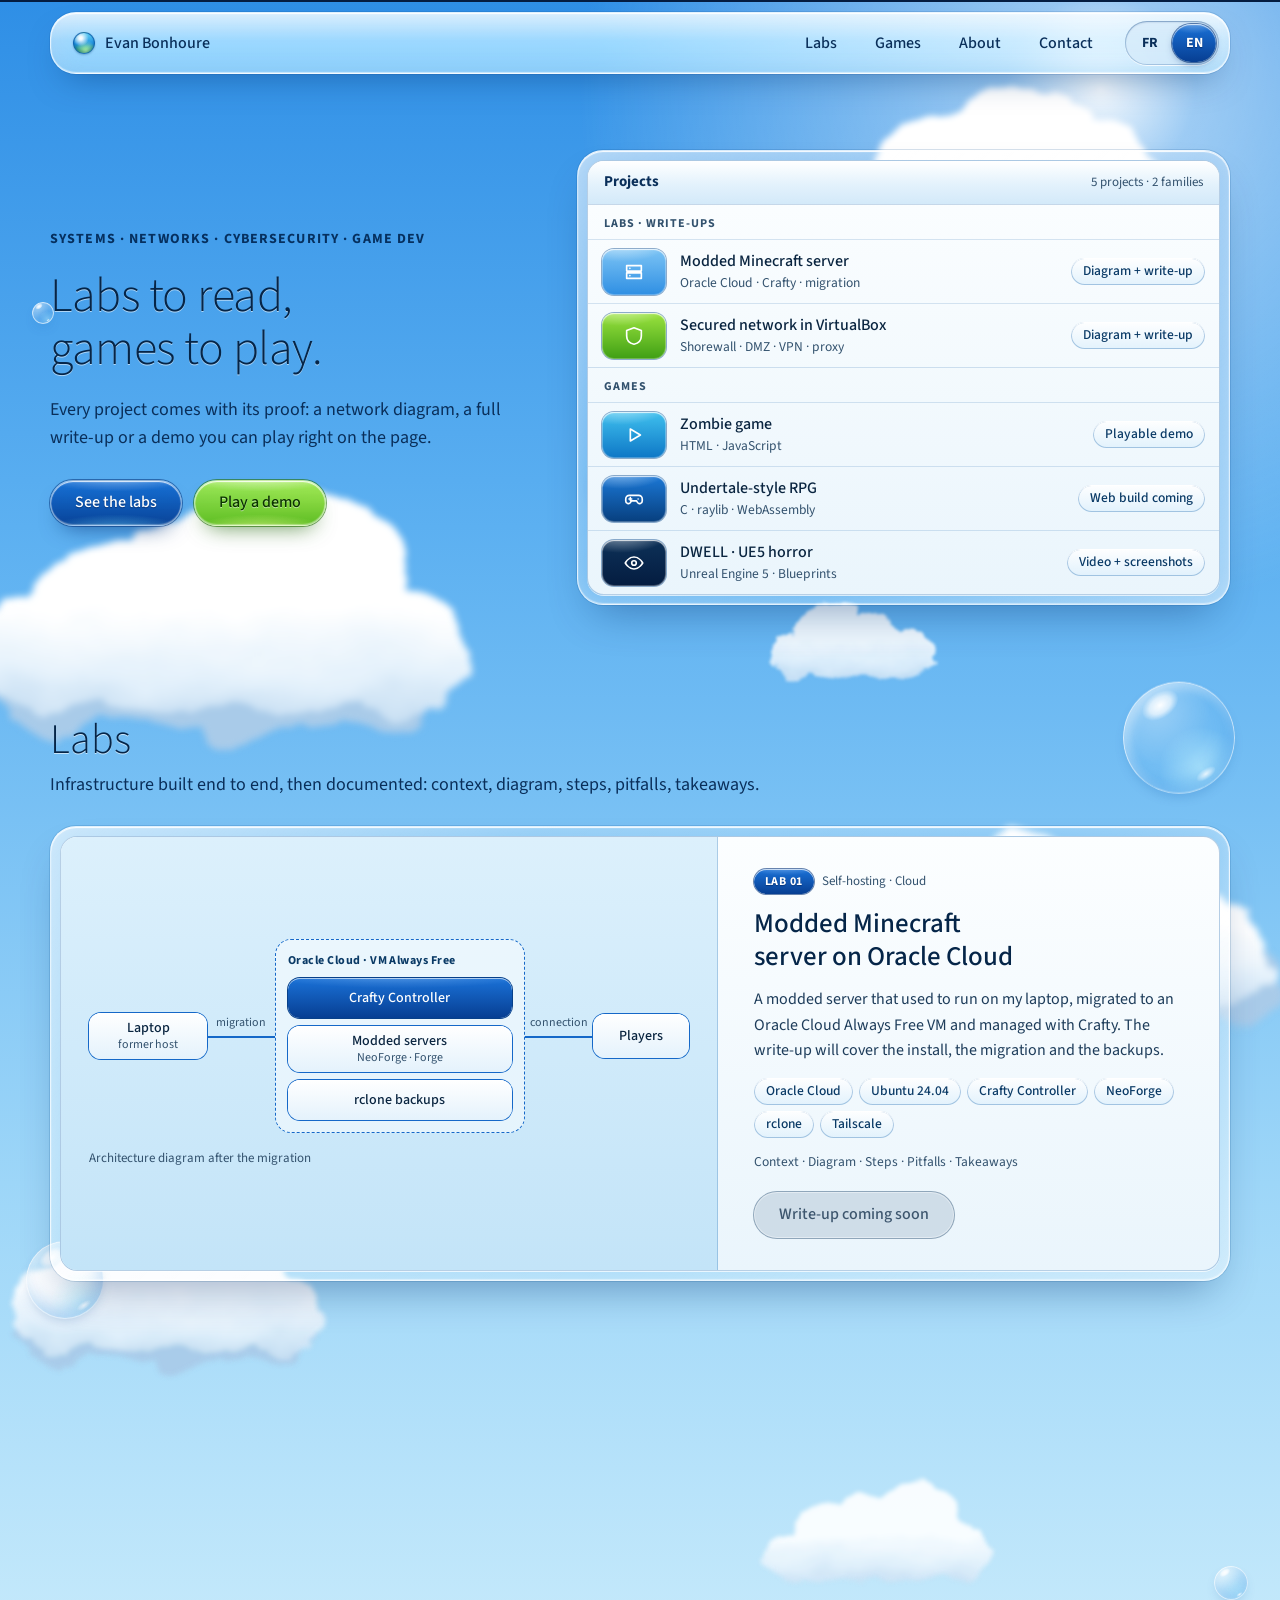
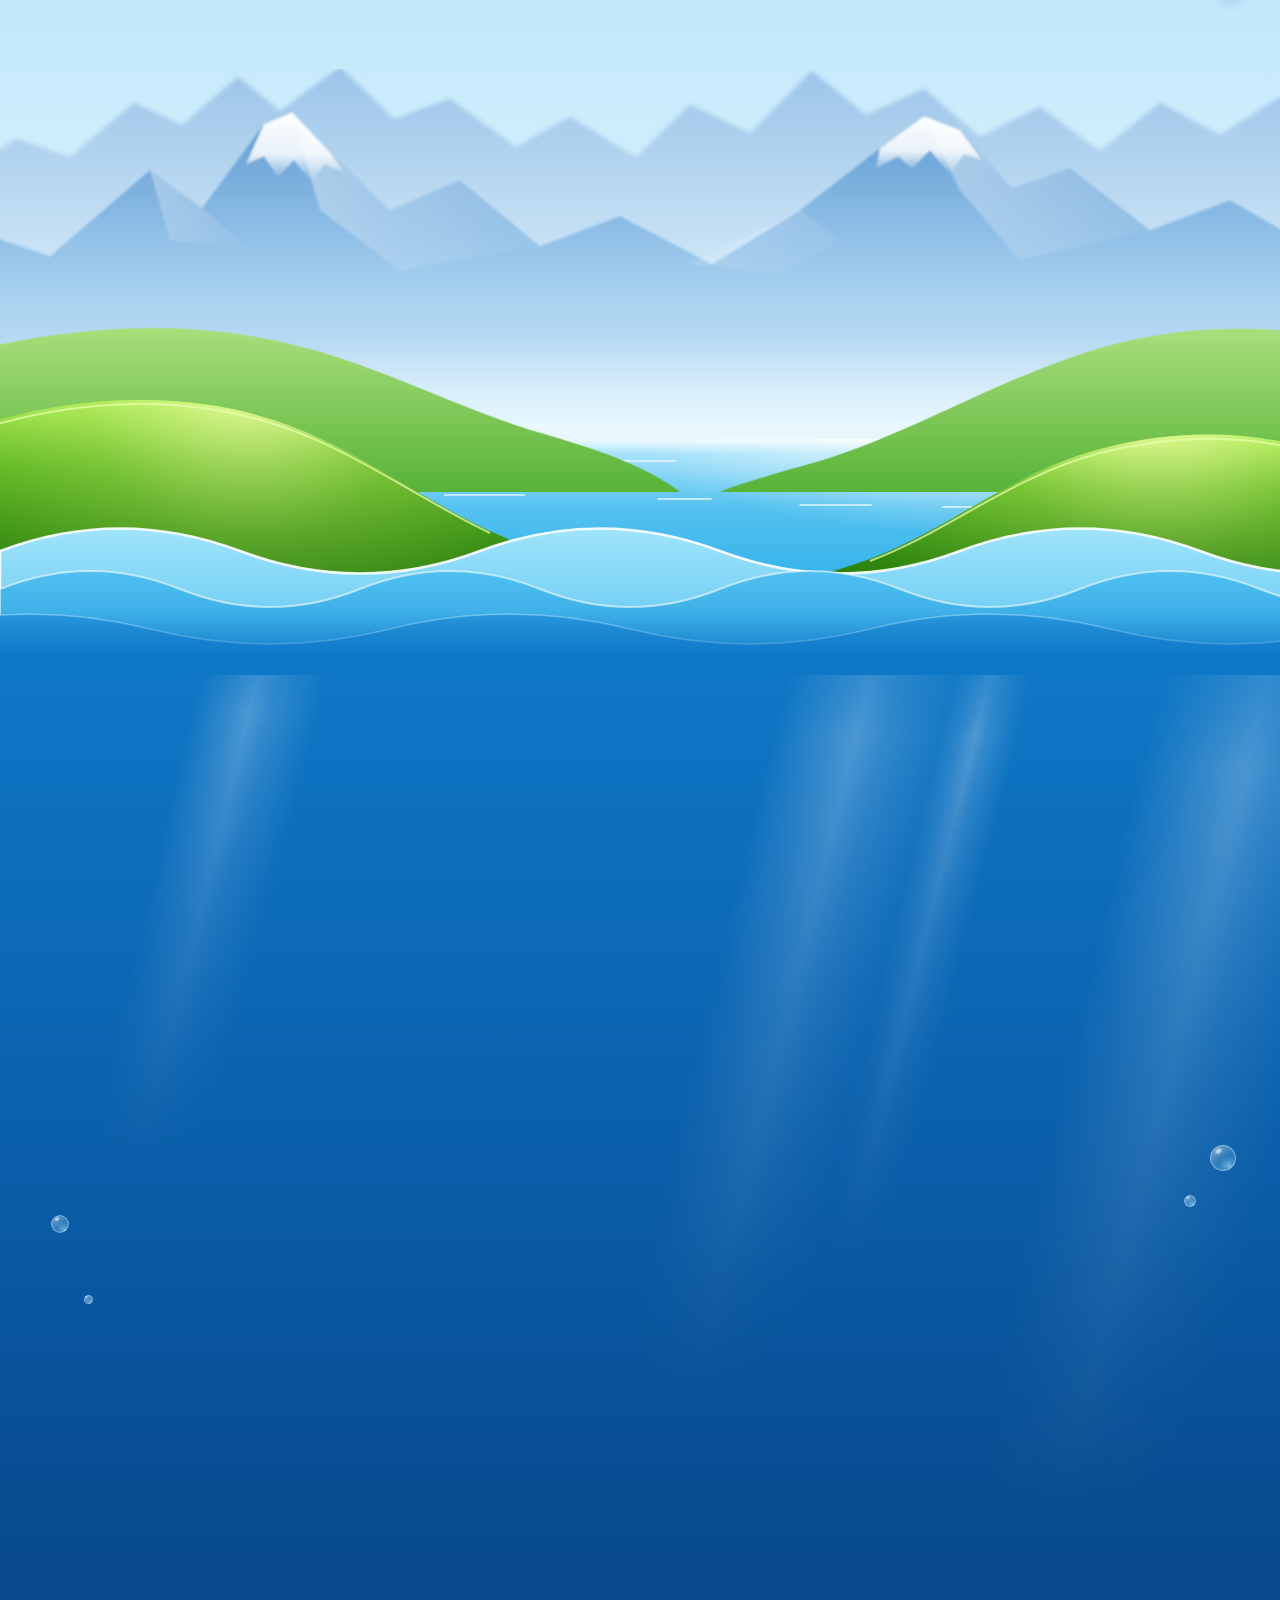
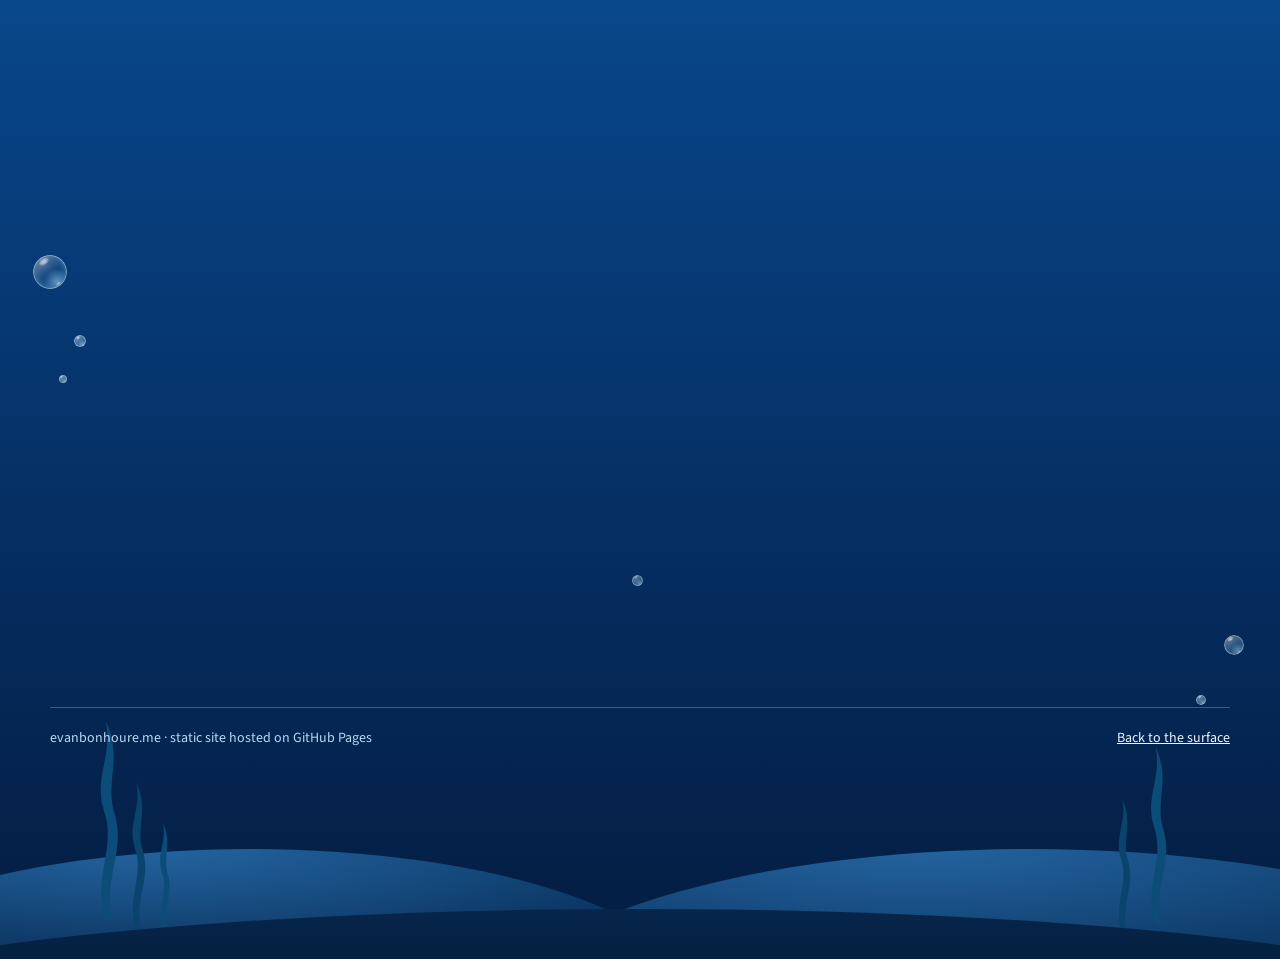
==== en/index.html @ 8215772a "Portfolio Frutiger Aero / verre liquide : pages FR et EN, assets, modèle de write-up Co-Authored-By:" ====
<!doctype html>
<html lang="en">
<head>
<meta charset="utf-8">
<meta name="viewport" content="width=device-width, initial-scale=1">
<title>Evan Bonhoure · Systems, networking and security portfolio</title>
<meta name="description" content="Portfolio of Evan Bonhoure, a student in systems administration, networking and cybersecurity: documented labs and games you can play on the page.">
<meta name="theme-color" content="#2f8fe6">
<link rel="canonical" href="https://evanbonhoure.me/en/">
<link rel="alternate" hreflang="fr" href="https://evanbonhoure.me/">
<link rel="alternate" hreflang="en" href="https://evanbonhoure.me/en/">
<link rel="alternate" hreflang="x-default" href="https://evanbonhoure.me/">
<meta property="og:type" content="website">
<meta property="og:title" content="Evan Bonhoure · Systems, networking and security portfolio">
<meta property="og:description" content="Portfolio of Evan Bonhoure, a student in systems administration, networking and cybersecurity: documented labs and games you can play on the page.">
<meta property="og:url" content="https://evanbonhoure.me/en/">
<meta property="og:locale" content="en_US">
<link rel="icon" type="image/svg+xml" href="/assets/favicon.svg">
<link rel="preload" href="/assets/fonts/source-sans-3-latin-400-normal.woff2" as="font" type="font/woff2" crossorigin>
<link rel="preload" href="/assets/fonts/source-sans-3-latin-300-normal.woff2" as="font" type="font/woff2" crossorigin>
<link rel="stylesheet" href="/assets/style.css">
</head>
<body>
<div class="desk">
<div class="sc-host" data-sc-name="Main"><div class="fa-noblur" style="position: relative; display: flex; flex-direction: column; overflow-x: clip; font-family: &quot;Source Sans 3&quot;, &quot;Lucida Grande&quot;, &quot;Trebuchet MS&quot;, sans-serif; font-size: 16px; line-height: 1.5; color: rgb(10, 37, 64); background: rgb(4, 28, 64);"><svg width="0" height="0" aria-hidden="true" style="position: absolute;"><defs><filter id="fa-cloud-a" x="-20%" y="-30%" width="140%" height="160%" color-interpolation-filters="sRGB"><feTurbulence type="fractalNoise" baseFrequency="0.011 0.019" numOctaves="4" seed="4" result="n"></feTurbulence><feDisplacementMap in="SourceGraphic" in2="n" scale="44" xChannelSelector="R" yChannelSelector="G" result="d"></feDisplacementMap><feGaussianBlur in="d" stdDeviation="4"></feGaussianBlur></filter><filter id="fa-cloud-b" x="-20%" y="-30%" width="140%" height="160%" color-interpolation-filters="sRGB"><feTurbulence type="fractalNoise" baseFrequency="0.014 0.022" numOctaves="4" seed="11" result="n"></feTurbulence><feDisplacementMap in="SourceGraphic" in2="n" scale="40" xChannelSelector="R" yChannelSelector="G" result="d"></feDisplacementMap><feGaussianBlur in="d" stdDeviation="3.5"></feGaussianBlur></filter><filter id="fa-soft" x="-5%" y="-10%" width="110%" height="120%"><feGaussianBlur stdDeviation="2.2"></feGaussianBlur></filter><filter id="fa-soft2" x="-5%" y="-10%" width="110%" height="120%"><feGaussianBlur stdDeviation="0.9"></feGaussianBlur></filter><linearGradient id="fa-cloud-g" gradientUnits="userSpaceOnUse" x1="0" y1="30" x2="0" y2="250"><stop offset="0" stop-color="#ffffff"></stop><stop offset=".5" stop-color="#ffffff"></stop><stop offset=".8" stop-color="#e2f0fb"></stop><stop offset="1" stop-color="#bfd9f0"></stop></linearGradient><linearGradient id="fa-m-far" x1="0" y1="0" x2="0" y2="1"><stop offset="0" stop-color="#9cc4e8"></stop><stop offset=".8" stop-color="#d6ecfa"></stop><stop offset="1" stop-color="#d6ecfa"></stop></linearGradient><linearGradient id="fa-m-mid" x1="0" y1="0" x2="0" y2="1"><stop offset="0" stop-color="#5f9bd3"></stop><stop offset=".6" stop-color="#a9d2f0"></stop><stop offset="1" stop-color="#cfe8f9"></stop></linearGradient><linearGradient id="fa-m-lit" x1="0" y1="0" x2="1" y2="1"><stop offset="0" stop-color="#ffffff" stop-opacity=".5"></stop><stop offset="1" stop-color="#ffffff" stop-opacity="0"></stop></linearGradient><linearGradient id="fa-m-snow" x1="0" y1="0" x2="0" y2="1"><stop offset="0" stop-color="#ffffff"></stop><stop offset=".6" stop-color="#ffffff" stop-opacity=".85"></stop><stop offset="1" stop-color="#ffffff" stop-opacity="0"></stop></linearGradient><linearGradient id="fa-h-back" x1="0" y1="0" x2="0" y2="1"><stop offset="0" stop-color="#a9df7c"></stop><stop offset="1" stop-color="#58b338"></stop></linearGradient><linearGradient id="fa-h-front" x1="0" y1="0" x2="0" y2="1"><stop offset="0" stop-color="#a4e84e"></stop><stop offset=".35" stop-color="#63c022"></stop><stop offset="1" stop-color="#27820b"></stop></linearGradient><radialGradient id="fa-h-sunL" gradientUnits="userSpaceOnUse" cx="330" cy="40" r="330"><stop offset="0" stop-color="#f4ffad" stop-opacity=".85"></stop><stop offset=".5" stop-color="#d8f97c" stop-opacity=".3"></stop><stop offset="1" stop-color="#d8f97c" stop-opacity="0"></stop></radialGradient><radialGradient id="fa-h-sunR" gradientUnits="userSpaceOnUse" cx="1240" cy="60" r="320"><stop offset="0" stop-color="#f4ffad" stop-opacity=".85"></stop><stop offset=".5" stop-color="#d8f97c" stop-opacity=".3"></stop><stop offset="1" stop-color="#d8f97c" stop-opacity="0"></stop></radialGradient><linearGradient id="fa-h-shade" x1="0" y1="0" x2="0" y2="1"><stop offset="0" stop-color="#1c6b08" stop-opacity="0"></stop><stop offset="1" stop-color="#1c6b08" stop-opacity=".34"></stop></linearGradient><linearGradient id="fa-w1" x1="0" y1="0" x2="0" y2="1"><stop offset="0" stop-color="#9fe4fb"></stop><stop offset="1" stop-color="#3fb6ec"></stop></linearGradient><linearGradient id="fa-w2" x1="0" y1="0" x2="0" y2="1"><stop offset="0" stop-color="#4fc0f0"></stop><stop offset="1" stop-color="#178bd6"></stop></linearGradient><linearGradient id="fa-w3" x1="0" y1="0" x2="0" y2="1"><stop offset="0" stop-color="#2a9be0"></stop><stop offset=".55" stop-color="#0e77c6"></stop><stop offset="1" stop-color="#0e77c6"></stop></linearGradient></defs></svg><header style="position: sticky; top: 12px; z-index: 40; margin-top: 12px; padding: 0px 24px;"><nav class="fa-navskin" aria-label="Main navigation" style="max-width: 1180px; margin: 0px auto; min-height: 60px; padding: 8px 10px 8px 14px; display: flex; flex-wrap: wrap; align-items: center; justify-content: space-between; gap: 8px 20px;"><a class="fa-nav-a" href="#haut" style="gap: 10px; padding: 0px 8px;"><span class="fa-orb" aria-hidden="true" style="width: 22px; height: 22px;"></span><span>Evan Bonhoure</span></a><div style="display: flex; flex-wrap: wrap; align-items: center; gap: 4px 6px;"><a class="fa-nav-a" href="#labs">Labs</a><a class="fa-nav-a" href="#jeux">Games</a><a class="fa-nav-a" href="#apropos">About</a><a class="fa-nav-a" href="#contact">Contact</a><div class="fa-seg" role="group" aria-label="Language" style="margin-left: 10px;"><a class="fa-seg-b" href="/" hreflang="fr" lang="fr" aria-label="Français">FR</a><a class="fa-seg-b fa-seg-on" href="/en/" hreflang="en" lang="en" aria-label="English" aria-current="true">EN</a></div></div></nav></header><div id="haut" style="position: relative; overflow: clip; margin-top: -72px; padding: 148px 24px 400px; background: radial-gradient(circle at 86% 4%, rgba(255, 255, 255, 0.95) 0%, rgba(255, 255, 255, 0.5) 4%, rgba(255, 255, 255, 0) 22%), linear-gradient(rgb(47, 143, 230) 0%, rgb(92, 176, 241) 24%, rgb(157, 214, 248) 54%, rgb(207, 238, 252) 80%, rgb(233, 248, 254) 100%);"><div aria-hidden="true" style="position: absolute; inset: 0px; pointer-events: none;"><div class="fa-px" data-px="0.14" style="position: absolute; top: 60px; right: 1%;"><div class="fa-drift" style="animation-duration: 42s; animation-delay: -13s;"><svg width="520" height="235" viewBox="0 0 620 280"><g filter="url(#fa-cloud-a)"><g fill="#a9cbe9"><circle cx="160" cy="196" r="58"></circle><circle cx="320" cy="190" r="74"></circle><circle cx="468" cy="200" r="52"></circle><ellipse cx="312" cy="214" rx="220" ry="34"></ellipse></g><g fill="url(#fa-cloud-g)"><circle cx="150" cy="176" r="60"></circle><circle cx="228" cy="146" r="82"></circle><circle cx="322" cy="124" r="98"></circle><circle cx="414" cy="154" r="80"></circle><circle cx="482" cy="184" r="56"></circle><ellipse cx="312" cy="198" rx="226" ry="38"></ellipse></g></g></svg></div></div><div class="fa-px" data-px="0.07" style="position: absolute; top: 596px; left: 57%; opacity: 0.9;"><div class="fa-drift" style="animation-duration: 31s; animation-delay: -26s; animation-direction: alternate-reverse;"><svg width="250" height="113" viewBox="0 0 620 280"><g filter="url(#fa-cloud-b)"><g fill="url(#fa-cloud-g)"><circle cx="160" cy="180" r="56"></circle><circle cx="250" cy="134" r="92"></circle><circle cx="352" cy="150" r="80"></circle><circle cx="440" cy="174" r="64"></circle><ellipse cx="306" cy="198" rx="214" ry="36"></ellipse></g></g></svg></div></div><div class="fa-px" data-px="0.2" style="position: absolute; top: 500px; left: -9%;"><div class="fa-drift" style="animation-duration: 55s; animation-delay: -39s; animation-direction: alternate-reverse;"><svg width="660" height="298" viewBox="0 0 620 280"><g filter="url(#fa-cloud-b)"><g fill="#a9cbe9"><circle cx="160" cy="196" r="58"></circle><circle cx="320" cy="190" r="74"></circle><circle cx="468" cy="200" r="52"></circle><ellipse cx="312" cy="214" rx="220" ry="34"></ellipse></g><g fill="url(#fa-cloud-g)"><circle cx="138" cy="182" r="52"></circle><circle cx="210" cy="150" r="74"></circle><circle cx="300" cy="136" r="88"></circle><circle cx="398" cy="128" r="96"></circle><circle cx="486" cy="178" r="60"></circle><ellipse cx="312" cy="198" rx="232" ry="38"></ellipse></g></g></svg></div></div><div class="fa-px" data-px="0.16" style="position: absolute; top: 880px; right: -7%;"><div class="fa-drift" style="animation-duration: 47s; animation-delay: -5s;"><svg width="580" height="262" viewBox="0 0 620 280"><g filter="url(#fa-cloud-a)"><g fill="#a9cbe9"><circle cx="160" cy="196" r="58"></circle><circle cx="320" cy="190" r="74"></circle><circle cx="468" cy="200" r="52"></circle><ellipse cx="312" cy="214" rx="220" ry="34"></ellipse></g><g fill="url(#fa-cloud-g)"><circle cx="160" cy="180" r="56"></circle><circle cx="250" cy="134" r="92"></circle><circle cx="352" cy="150" r="80"></circle><circle cx="440" cy="174" r="64"></circle><ellipse cx="306" cy="198" rx="214" ry="36"></ellipse></g></g></svg></div></div><div class="fa-px" data-px="0.12" style="position: absolute; top: 1300px; left: -4%; opacity: 0.95;"><div class="fa-drift" style="animation-duration: 40s; animation-delay: -25s;"><svg width="430" height="194" viewBox="0 0 620 280"><g filter="url(#fa-cloud-b)"><g fill="#a9cbe9"><circle cx="160" cy="196" r="58"></circle><circle cx="320" cy="190" r="74"></circle><circle cx="468" cy="200" r="52"></circle><ellipse cx="312" cy="214" rx="220" ry="34"></ellipse></g><g fill="url(#fa-cloud-g)"><circle cx="150" cy="176" r="60"></circle><circle cx="228" cy="146" r="82"></circle><circle cx="322" cy="124" r="98"></circle><circle cx="414" cy="154" r="80"></circle><circle cx="482" cy="184" r="56"></circle><ellipse cx="312" cy="198" rx="226" ry="38"></ellipse></g></g></svg></div></div><div class="fa-px" data-px="0.08" style="position: absolute; top: 1560px; right: 20%; opacity: 0.9;"><div class="fa-drift" style="animation-duration: 35s; animation-delay: -8s; animation-direction: alternate-reverse;"><svg width="300" height="135" viewBox="0 0 620 280"><g filter="url(#fa-cloud-a)"><g fill="url(#fa-cloud-g)"><circle cx="138" cy="182" r="52"></circle><circle cx="210" cy="150" r="74"></circle><circle cx="300" cy="136" r="88"></circle><circle cx="398" cy="128" r="96"></circle><circle cx="486" cy="178" r="60"></circle><ellipse cx="312" cy="198" rx="232" ry="38"></ellipse></g></g></svg></div></div><div class="fa-px" data-px="-0.1" style="position: absolute; top: 456px; left: 46%;"><span class="fa-float" style="display: block; animation-duration: 9s;"><span class="fa-bub fa-bub-sky" style="position: relative; display: block; width: 44px; height: 44px;"></span></span></div><div class="fa-px" data-px="-0.16" style="position: absolute; top: 640px; right: 3.5%;"><span class="fa-float" style="display: block; animation-duration: 13s;"><span class="fa-bub fa-bub-sky" style="position: relative; display: block; width: 112px; height: 112px;"></span></span></div><div class="fa-px" data-px="-0.12" style="position: absolute; top: 1150px; left: 2%;"><span class="fa-float" style="display: block; animation-duration: 11s;"><span class="fa-bub fa-bub-sky" style="position: relative; display: block; width: 78px; height: 78px;"></span></span></div><div class="fa-px" data-px="-0.08" style="position: absolute; top: 1480px; right: 2.5%;"><span class="fa-float" style="display: block; animation-duration: 8s;"><span class="fa-bub fa-bub-sky" style="position: relative; display: block; width: 34px; height: 34px;"></span></span></div><div class="fa-px" data-px="-0.06" style="position: absolute; top: 300px; left: 2.5%;"><span class="fa-float" style="display: block; animation-duration: 7s;"><span class="fa-bub fa-bub-sky" style="position: relative; display: block; width: 22px; height: 22px;"></span></span></div><div style="position: absolute; left: 0px; right: 0px; bottom: 0px; height: 520px; overflow: clip;"><div class="fa-px" data-px="0.09" style="position: absolute; left: 0px; right: 0px; bottom: 90px; height: 360px;"><svg width="100%" height="100%" viewBox="0 0 1440 360" preserveAspectRatio="xMidYMax slice" style="display: block;"><path d="M-20 360 V190 L40 168 L96 132 L150 150 L214 96 L262 118 L318 70 L360 104 L420 60 L474 112 L530 92 L596 140 L650 110 L716 150 L770 98 L830 126 L892 64 L946 108 L1004 82 L1060 130 L1120 100 L1180 144 L1240 96 L1300 128 L1360 90 L1410 122 L1460 108 V360 Z" fill="url(#fa-m-far)" filter="url(#fa-soft)"></path></svg></div><div class="fa-px" data-px="0.06" style="position: absolute; left: 0px; right: 0px; bottom: 80px; height: 360px;"><svg width="100%" height="100%" viewBox="0 0 1440 360" preserveAspectRatio="xMidYMax slice" style="display: block;"><g filter="url(#fa-soft2)"><path d="M-20 360 V214 L70 176 L130 196 L230 110 L282 148 L344 64 L372 52 L410 92 L470 150 L540 120 L620 186 L700 156 L792 204 L880 150 L960 88 L1004 56 L1040 70 L1092 128 L1150 108 L1230 170 L1310 140 L1390 186 L1460 170 V360 Z" fill="url(#fa-m-mid)"></path><path d="M372 52 L410 92 L470 150 L540 120 L620 186 L480 210 L400 150 Z" fill="url(#fa-m-lit)"></path><path d="M1004 56 L1040 70 L1092 128 L1150 108 L1230 170 L1100 200 L1040 130 Z" fill="url(#fa-m-lit)"></path><path d="M230 110 L282 148 L330 190 L250 180 Z" fill="url(#fa-m-lit)" opacity=".7"></path><path d="M770 204 L880 150 L920 180 L860 214 Z" fill="url(#fa-m-lit)" opacity=".5"></path><path d="M344 64 L372 52 L410 92 L424 112 L404 104 L392 122 L374 100 L358 116 L344 96 L326 104 Z" fill="url(#fa-m-snow)"></path><path d="M960 88 L1004 56 L1040 70 L1062 100 L1044 94 L1030 114 L1010 90 L992 108 L978 96 L956 108 Z" fill="url(#fa-m-snow)"></path></g></svg></div><div style="position: absolute; left: 0px; right: 0px; bottom: 120px; height: 130px; background: linear-gradient(rgba(233, 248, 254, 0) 0%, rgba(233, 248, 254, 0.88) 68%, rgba(233, 248, 254, 0.96) 100%);"></div><div style="position: absolute; left: 0px; right: 0px; bottom: 0px; height: 150px; background: radial-gradient(40% 90% at 78% 0%, rgba(255, 255, 255, 0.75) 0%, rgba(255, 255, 255, 0) 70%), linear-gradient(rgb(242, 251, 255) 0%, rgb(166, 226, 249) 10%, rgb(85, 194, 240) 45%, rgb(47, 176, 234) 100%);"></div><svg width="100%" height="90" viewBox="0 0 1440 90" preserveAspectRatio="none" style="position: absolute; left: 0px; bottom: 60px; display: block;"><path d="M980 14h150M1040 26h210M940 38h120M1100 38h90M1010 52h260M900 66h80M1060 68h160M690 22h70M620 44h100M740 60h60M430 30h60M500 56h90" fill="none" stroke="#ffffff" stroke-opacity=".8" stroke-width="1.5" stroke-linecap="round"></path></svg><div class="fa-px" data-px="0.03" style="position: absolute; left: 0px; right: 0px; bottom: 50px; height: 230px;"><svg width="100%" height="100%" viewBox="0 0 1440 230" preserveAspectRatio="xMidYMax slice" style="display: block;"><path d="M-20 230 V110 C100 70 220 56 330 74 C440 92 520 140 610 168 C670 186 720 200 760 230 Z" fill="url(#fa-h-back)"></path><path d="M1460 230 V86 C1360 58 1250 60 1150 96 C1060 128 990 170 910 196 C870 208 830 218 800 230 Z" fill="url(#fa-h-back)"></path></svg></div><svg width="100%" height="250" viewBox="0 0 1440 250" preserveAspectRatio="xMidYMax slice" style="position: absolute; left: 0px; bottom: 0px; display: block;"><path d="M-20 250 V118 C70 74 180 50 290 66 C410 84 480 150 570 192 C620 214 650 232 690 250 Z" fill="url(#fa-h-front)"></path><path d="M-20 250 V118 C70 74 180 50 290 66 C410 84 480 150 570 192 C620 214 650 232 690 250 Z" fill="url(#fa-h-sunL)"></path><path d="M-20 250 V118 C70 74 180 50 290 66 C410 84 480 150 570 192 C620 214 650 232 690 250 Z" fill="url(#fa-h-shade)"></path><path d="M-20 122 C70 78 180 54 290 70 C410 88 480 152 570 194" fill="none" stroke="#e9ffb0" stroke-opacity=".7" stroke-width="2"></path><path d="M1460 250 V134 C1370 94 1280 84 1180 110 C1090 134 1030 190 950 220 C910 234 880 242 850 250 Z" fill="url(#fa-h-front)"></path><path d="M1460 250 V134 C1370 94 1280 84 1180 110 C1090 134 1030 190 950 220 C910 234 880 242 850 250 Z" fill="url(#fa-h-sunR)"></path><path d="M1460 250 V134 C1370 94 1280 84 1180 110 C1090 134 1030 190 950 220 C910 234 880 242 850 250 Z" fill="url(#fa-h-shade)"></path><path d="M1460 138 C1370 98 1280 88 1180 114 C1090 138 1030 192 950 222" fill="none" stroke="#e9ffb0" stroke-opacity=".7" stroke-width="2"></path></svg></div></div><div style="position: relative; max-width: 1180px; margin: 0px auto; display: flex; flex-direction: column; gap: 112px;"><div style="display: flex; flex-wrap: wrap; align-items: center; gap: 40px 56px;"><div style="flex: 1 1 380px; min-width: 0px; display: flex; flex-direction: column; align-items: flex-start; gap: 20px;"><p class="fa-up" style="margin: 0px; font-size: 14px; font-weight: 700; letter-spacing: 0.08em; text-transform: uppercase; color: rgb(6, 48, 95);">Systems · Networks · Cybersecurity · Game dev</p><h1 class="fa-up" style="--fa-d: .08s; margin: 0px; font-size: 48px; line-height: 1.1; font-weight: 300; letter-spacing: -0.01em; color: rgb(5, 37, 72); text-shadow: rgba(255, 255, 255, 0.55) 0px 1px 0px;"><span style="display: block;">Labs to read,</span><span style="display: block;">games to play.</span></h1><p class="fa-up" style="--fa-d: .16s; margin: 0px; max-width: 30em; font-size: 18px; line-height: 1.55; color: rgb(10, 47, 90); text-wrap: pretty;">Every project comes with its proof: a network diagram, a full write-up or a demo you can play right on the page.</p><div class="fa-up" style="--fa-d: .24s; display: flex; flex-wrap: wrap; gap: 12px; margin-top: 8px;"><a class="fa-btn" href="#labs">See the labs</a><a class="fa-btn fa-btn-go" href="#demo">Play a demo</a></div></div><div class="fa-win fa-up" style="--fa-d: .2s; flex: 1.45 1 520px; min-width: 0px;"><div class="fa-pane"><div class="fa-bar" style="display: flex; align-items: center; justify-content: space-between; gap: 12px; min-height: 44px; padding: 0px 16px;"><h2 style="margin: 0px; font-size: 15px; font-weight: 700; color: rgb(10, 47, 90);">Projects</h2><span style="font-size: 13px; color: rgb(51, 82, 110);">5 projects · 2 families</span></div><div style="padding: 10px 16px 6px; font-size: 12px; font-weight: 700; letter-spacing: 0.08em; text-transform: uppercase; color: rgb(51, 82, 110);">Labs · write-ups</div><a class="fa-row" href="#lab-minecraft"><span class="fa-thumb fa-gloss fa-t1"><svg width="22" height="22" viewBox="0 0 24 24" fill="none" stroke="currentColor" stroke-width="1.8" stroke-linecap="round" stroke-linejoin="round" aria-hidden="true"><path d="M4 5h16v6H4zM4 13h16v6H4zM7.5 8h.01M7.5 16h.01"></path></svg></span><span style="flex: 1 1 0%; min-width: 0px; display: flex; flex-direction: column; gap: 2px;"><span style="font-size: 16px; font-weight: 500; line-height: 1.3;">Modded Minecraft server</span><span style="font-size: 13.5px; line-height: 1.35; color: rgb(51, 82, 110);">Oracle Cloud · Crafty · migration</span></span><span class="fa-tag">Diagram + write-up</span></a><a class="fa-row" href="#lab-reseau"><span class="fa-thumb fa-gloss fa-t2"><svg width="22" height="22" viewBox="0 0 24 24" fill="none" stroke="currentColor" stroke-width="1.8" stroke-linecap="round" stroke-linejoin="round" aria-hidden="true"><path d="M12 3l8 3v6c0 4.6-3.3 7.9-8 9-4.7-1.1-8-4.4-8-9V6z"></path></svg></span><span style="flex: 1 1 0%; min-width: 0px; display: flex; flex-direction: column; gap: 2px;"><span style="font-size: 16px; font-weight: 500; line-height: 1.3;">Secured network in VirtualBox</span><span style="font-size: 13.5px; line-height: 1.35; color: rgb(51, 82, 110);">Shorewall · DMZ · VPN · proxy</span></span><span class="fa-tag">Diagram + write-up</span></a><div style="padding: 10px 16px 6px; font-size: 12px; font-weight: 700; letter-spacing: 0.08em; text-transform: uppercase; color: rgb(51, 82, 110); border-top: 1px solid rgba(24, 96, 168, 0.18);">Games</div><a class="fa-row" href="#demo"><span class="fa-thumb fa-gloss fa-t3"><svg width="22" height="22" viewBox="0 0 24 24" fill="none" stroke="currentColor" stroke-width="1.8" stroke-linecap="round" stroke-linejoin="round" aria-hidden="true"><path d="M8 5.5v13l11-6.5z"></path></svg></span><span style="flex: 1 1 0%; min-width: 0px; display: flex; flex-direction: column; gap: 2px;"><span style="font-size: 16px; font-weight: 500; line-height: 1.3;">Zombie game</span><span style="font-size: 13.5px; line-height: 1.35; color: rgb(51, 82, 110);">HTML · JavaScript</span></span><span class="fa-tag">Playable demo</span></a><a class="fa-row" href="#rpg"><span class="fa-thumb fa-gloss fa-t4"><svg width="22" height="22" viewBox="0 0 24 24" fill="none" stroke="currentColor" stroke-width="1.8" stroke-linecap="round" stroke-linejoin="round" aria-hidden="true"><path d="M7 8h10a4 4 0 0 1 4 4v2.2a2.8 2.8 0 0 1-5.2 1.5L14.6 14H9.4l-1.2 1.7A2.8 2.8 0 0 1 3 14.2V12a4 4 0 0 1 4-4zM8 10.5v3M6.5 12h3M16.5 12h.01"></path></svg></span><span style="flex: 1 1 0%; min-width: 0px; display: flex; flex-direction: column; gap: 2px;"><span style="font-size: 16px; font-weight: 500; line-height: 1.3;">Undertale-style RPG</span><span style="font-size: 13.5px; line-height: 1.35; color: rgb(51, 82, 110);">C · raylib · WebAssembly</span></span><span class="fa-tag">Web build coming</span></a><a class="fa-row" href="#dwell"><span class="fa-thumb fa-gloss fa-t5"><svg width="22" height="22" viewBox="0 0 24 24" fill="none" stroke="currentColor" stroke-width="1.8" stroke-linecap="round" stroke-linejoin="round" aria-hidden="true"><path d="M2.5 12s3.5-6.5 9.5-6.5 9.5 6.5 9.5 6.5-3.5 6.5-9.5 6.5S2.5 12 2.5 12zM12 9.5a2.5 2.5 0 1 0 0 5 2.5 2.5 0 0 0 0-5z"></path></svg></span><span style="flex: 1 1 0%; min-width: 0px; display: flex; flex-direction: column; gap: 2px;"><span style="font-size: 16px; font-weight: 500; line-height: 1.3;">DWELL · UE5 horror</span><span style="font-size: 13.5px; line-height: 1.35; color: rgb(51, 82, 110);">Unreal Engine 5 · Blueprints</span></span><span class="fa-tag">Video + screenshots</span></a></div></div></div><section id="labs" style="display: flex; flex-direction: column; gap: 28px; scroll-margin-top: 96px;"><div class="fa-in" style="display: flex; flex-direction: column; gap: 8px;"><h2 style="margin: 0px; font-size: 42px; line-height: 1.1; font-weight: 300; color: rgb(5, 37, 72); text-shadow: rgba(255, 255, 255, 0.6) 0px 1px 0px;">Labs</h2><p style="margin: 0px; max-width: 40em; font-size: 18px; color: rgb(10, 47, 90); text-wrap: pretty;">Infrastructure built end to end, then documented: context, diagram, steps, pitfalls, takeaways.</p></div><article id="lab-minecraft" class="fa-win fa-in" style="scroll-margin-top: 96px;"><div class="fa-pane" style="display: flex; flex-wrap: wrap;"><figure style="flex: 1.25 1 480px; min-width: 0px; margin: 0px; min-height: 340px; padding: 28px; display: flex; flex-direction: column; justify-content: center; gap: 16px; overflow-x: auto; background: linear-gradient(rgb(220, 240, 252) 0%, rgb(195, 228, 248) 100%); border-right: 1px solid rgba(24, 96, 168, 0.25);"><div style="display: flex; align-items: center;"><div class="fa-node" style="flex: 0 0 auto; width: 118px;">Laptop<span style="font-size: 12px; font-weight: 400; color: rgb(51, 82, 110);">former host</span></div><div style="flex: 1 1 0%; min-width: 56px; display: flex; flex-direction: column; align-items: center; gap: 4px; padding-bottom: 20px;"><span style="font-size: 12px; color: rgb(51, 82, 110);">migration</span><span style="width: 100%; height: 2px; background: rgb(21, 104, 200);"></span></div><div class="fa-zone" style="flex: 0 1 250px; min-width: 190px;"><span style="font-size: 12px; font-weight: 700; letter-spacing: 0.04em; color: rgb(10, 58, 102);">Oracle Cloud · VM Always Free</span><div class="fa-node fa-node-fw" style="min-height: 40px;">Crafty Controller</div><div class="fa-node" style="min-height: 40px;">Modded servers<span style="font-size: 12px; font-weight: 400; color: rgb(51, 82, 110);">NeoForge · Forge</span></div><div class="fa-node" style="min-height: 40px;">rclone backups</div></div><div style="flex: 1 1 0%; min-width: 56px; display: flex; flex-direction: column; align-items: center; gap: 4px; padding-bottom: 20px;"><span style="font-size: 12px; color: rgb(51, 82, 110);">connection</span><span style="width: 100%; height: 2px; background: rgb(21, 104, 200);"></span></div><div class="fa-node" style="flex: 0 0 auto; width: 96px;">Players</div></div><figcaption style="font-size: 13px; color: rgb(51, 82, 110);">Architecture diagram after the migration</figcaption></figure><div style="flex: 1 1 360px; min-width: 0px; padding: 32px 36px; display: flex; flex-direction: column; align-items: flex-start; gap: 14px;"><div style="display: flex; flex-wrap: wrap; align-items: center; gap: 8px;"><span class="fa-chip">Lab 01</span><span style="font-size: 13px; color: rgb(51, 82, 110);">Self-hosting · Cloud</span></div><h3 style="margin: 0px; font-size: 27px; line-height: 1.2; font-weight: 500; color: rgb(5, 37, 72); text-wrap: balance;">Modded Minecraft server on Oracle Cloud</h3><p style="margin: 0px; font-size: 16px; line-height: 1.6; color: rgb(29, 60, 90); text-wrap: pretty;">A modded server that used to run on my laptop, migrated to an Oracle Cloud Always Free VM and managed with Crafty. The write-up will cover the install, the migration and the backups.</p><div style="display: flex; flex-wrap: wrap; gap: 6px;"><span class="fa-tag">Oracle Cloud</span><span class="fa-tag">Ubuntu 24.04</span><span class="fa-tag">Crafty Controller</span><span class="fa-tag">NeoForge</span><span class="fa-tag">rclone</span><span class="fa-tag">Tailscale</span></div><p style="margin: 0px; font-size: 13.5px; color: rgb(51, 82, 110);">Context · Diagram · Steps · Pitfalls · Takeaways</p><span class="fa-btn fa-btn-off" aria-disabled="true" style="margin-top: 6px;">Write-up coming soon</span></div></div></article><article id="lab-reseau" class="fa-win fa-in" style="scroll-margin-top: 96px;"><div class="fa-pane" style="display: flex; flex-wrap: wrap;"><div style="flex: 1 1 360px; min-width: 0px; padding: 32px 36px; display: flex; flex-direction: column; align-items: flex-start; justify-content: center; gap: 14px;"><div style="display: flex; flex-wrap: wrap; align-items: center; gap: 8px;"><span class="fa-chip">Lab 02</span><span style="font-size: 13px; color: rgb(51, 82, 110);">Networking · Security</span></div><h3 style="margin: 0px; font-size: 27px; line-height: 1.2; font-weight: 500; color: rgb(5, 37, 72); text-wrap: balance;">Secured network mock-up in VirtualBox</h3><p style="margin: 0px; font-size: 16px; line-height: 1.6; color: rgb(29, 60, 90); text-wrap: pretty;">A complete mock-up built from Debian VMs: Shorewall firewall, a DMZ with a web server, OpenVPN and a Squid proxy, plus an isolated LAN. The write-up will cover the diagram, the filtering rules and the tests.</p><div style="display: flex; flex-wrap: wrap; gap: 6px;"><span class="fa-tag">VirtualBox</span><span class="fa-tag">Debian</span><span class="fa-tag">Shorewall</span><span class="fa-tag">OpenVPN</span><span class="fa-tag">Squid</span><span class="fa-tag">DMZ</span></div><p style="margin: 0px; font-size: 13.5px; color: rgb(51, 82, 110);">Context · Diagram · Steps · Pitfalls · Takeaways</p><span class="fa-btn fa-btn-off" aria-disabled="true" style="margin-top: 6px;">Write-up coming soon</span></div><figure style="flex: 1.25 1 480px; min-width: 0px; margin: 0px; padding: 28px; display: flex; flex-direction: column; justify-content: center; gap: 16px; background: linear-gradient(rgb(220, 240, 252) 0%, rgb(195, 228, 248) 100%); border-left: 1px solid rgba(24, 96, 168, 0.25);"><div style="display: flex; flex-direction: column; align-items: center; width: 100%; max-width: 470px; margin: 0px auto;"><div class="fa-node" style="min-width: 150px;">Internet</div><span style="width: 2px; height: 16px; background: rgb(21, 104, 200);"></span><div class="fa-node fa-node-fw" style="min-width: 210px;">parefeu<span style="font-size: 12px; font-weight: 400;">Shorewall</span></div><span style="width: 2px; height: 16px; background: rgb(21, 104, 200);"></span><span style="width: 50%; height: 2px; background: rgb(21, 104, 200);"></span><div style="display: grid; grid-template-columns: repeat(2, minmax(0px, 1fr)); width: 100%;"><div style="display: flex; flex-direction: column; align-items: center; padding: 0px 8px;"><span style="width: 2px; height: 16px; background: rgb(21, 104, 200);"></span><div class="fa-zone" style="width: 100%;"><span style="font-size: 12px; font-weight: 700; letter-spacing: 0.04em; color: rgb(10, 58, 102);">DMZ</span><div class="fa-node" style="min-height: 38px;">serveurweb</div><div class="fa-node" style="min-height: 38px;">vpn · OpenVPN</div><div class="fa-node" style="min-height: 38px;">proxyweb · Squid</div></div></div><div style="display: flex; flex-direction: column; align-items: center; padding: 0px 8px;"><span style="width: 2px; height: 16px; background: rgb(21, 104, 200);"></span><div class="fa-zone" style="width: 100%;"><span style="font-size: 12px; font-weight: 700; letter-spacing: 0.04em; color: rgb(10, 58, 102);">LAN</span><div class="fa-node" style="min-height: 38px;">alice<span style="font-size: 12px; font-weight: 400; color: rgb(51, 82, 110);">client machine</span></div></div></div></div></div><figcaption style="font-size: 13px; color: rgb(51, 82, 110);">Zones and flows of the mock-up</figcaption></figure></div></article></section></div></div><div aria-hidden="true" style="position: relative; height: 170px; margin-top: -84px; overflow: clip;"><div class="fa-heave" style="position: absolute; left: 0px; top: 0px; animation-duration: 6s;"><svg class="fa-swell" width="4320" height="210" viewBox="0 0 4320 210" style="display: block; animation-duration: 24s;"><path d="M0 46 c80 -30 160 -30 240 0 s160 30 240 0 c80 -30 160 -30 240 0 s160 30 240 0 c80 -30 160 -30 240 0 s160 30 240 0 c80 -30 160 -30 240 0 s160 30 240 0 c80 -30 160 -30 240 0 s160 30 240 0 c80 -30 160 -30 240 0 s160 30 240 0 c80 -30 160 -30 240 0 s160 30 240 0 c80 -30 160 -30 240 0 s160 30 240 0 c80 -30 160 -30 240 0 s160 30 240 0 V210 H0 Z" fill="url(#fa-w1)" stroke="#ffffff" stroke-opacity=".9" stroke-width="2.5"></path></svg></div><div class="fa-heave" style="position: absolute; left: 0px; top: 0px; animation-duration: 5s;"><svg class="fa-swell-b" width="4320" height="210" viewBox="0 0 4320 210" style="display: block; animation-duration: 30s;"><path d="M0 84 c60 -24 120 -24 180 0 s120 24 180 0 c60 -24 120 -24 180 0 s120 24 180 0 c60 -24 120 -24 180 0 s120 24 180 0 c60 -24 120 -24 180 0 s120 24 180 0 c60 -24 120 -24 180 0 s120 24 180 0 c60 -24 120 -24 180 0 s120 24 180 0 c60 -24 120 -24 180 0 s120 24 180 0 c60 -24 120 -24 180 0 s120 24 180 0 c60 -24 120 -24 180 0 s120 24 180 0 c60 -24 120 -24 180 0 s120 24 180 0 c60 -24 120 -24 180 0 s120 24 180 0 c60 -24 120 -24 180 0 s120 24 180 0 V210 H0 Z" fill="url(#fa-w2)" stroke="#ffffff" stroke-opacity=".55" stroke-width="2"></path></svg></div><div class="fa-heave" style="position: absolute; left: -90px; top: 0px; animation-duration: 4.2s;"><svg class="fa-swell" width="4320" height="210" viewBox="0 0 4320 210" style="display: block; animation-duration: 16s;"><path d="M0 124 c80 -20 160 -20 240 0 s160 20 240 0 c80 -20 160 -20 240 0 s160 20 240 0 c80 -20 160 -20 240 0 s160 20 240 0 c80 -20 160 -20 240 0 s160 20 240 0 c80 -20 160 -20 240 0 s160 20 240 0 c80 -20 160 -20 240 0 s160 20 240 0 c80 -20 160 -20 240 0 s160 20 240 0 c80 -20 160 -20 240 0 s160 20 240 0 c80 -20 160 -20 240 0 s160 20 240 0 V210 H0 Z" fill="url(#fa-w3)" stroke="#bfeaff" stroke-opacity=".5" stroke-width="1.5"></path></svg></div><div style="position: absolute; left: 0px; right: 0px; bottom: 0px; height: 64px; background: linear-gradient(rgba(14, 119, 198, 0) 0%, rgb(14, 119, 198) 100%);"></div></div><div style="position: relative; overflow: clip; flex: 1 1 0%; padding: 56px 24px 0px; color: rgb(234, 246, 255); background: linear-gradient(rgb(14, 119, 198) 0%, rgb(12, 106, 184) 14%, rgb(9, 84, 156) 36%, rgb(7, 63, 126) 58%, rgb(5, 44, 94) 80%, rgb(4, 28, 64) 100%);"><div aria-hidden="true" style="position: absolute; inset: 0px; pointer-events: none;"><div class="fa-px" data-px="0.05" style="position: absolute; top: 0px; left: 56%; width: 190px; height: 900px;"><div class="fa-ray fa-shine" style="left: 0px; width: 190px; height: 900px; animation-duration: 8s;"></div></div><div class="fa-px" data-px="0.03" style="position: absolute; top: 0px; left: 70%; width: 80px; height: 720px;"><div class="fa-ray fa-shine" style="left: 0px; width: 80px; height: 720px; animation-duration: 10s;"></div></div><div class="fa-px" data-px="0.05" style="position: absolute; top: 0px; left: 84%; width: 240px; height: 1040px;"><div class="fa-ray fa-shine" style="left: 0px; width: 240px; height: 1040px; animation-duration: 12s;"></div></div><div class="fa-px" data-px="0.03" style="position: absolute; top: 0px; left: 12%; width: 130px; height: 620px;"><div class="fa-ray fa-shine" style="left: 0px; width: 130px; height: 620px; animation-duration: 9s;"></div></div><span class="fa-rise" style="position: absolute; left: 4%; top: 540px; opacity: 0.8; animation-duration: 17s; animation-delay: -3s;"><span class="fa-wob" style="display: block; animation-duration: 3.9s;"><span class="fa-bub" style="position: relative; display: block; width: 18px; height: 18px;"></span></span></span><span class="fa-rise" style="position: absolute; left: 6.6%; top: 620px; opacity: 0.8; animation-duration: 12s; animation-delay: -7s;"><span class="fa-wob" style="display: block; animation-duration: 3.2s;"><span class="fa-bub" style="position: relative; display: block; width: 9px; height: 9px;"></span></span></span><span class="fa-rise" style="position: absolute; left: 94.5%; top: 470px; opacity: 0.8; animation-duration: 20s; animation-delay: -11s;"><span class="fa-wob" style="display: block; animation-duration: 4.5s;"><span class="fa-bub" style="position: relative; display: block; width: 26px; height: 26px;"></span></span></span><span class="fa-rise" style="position: absolute; left: 92.5%; top: 520px; opacity: 0.8; animation-duration: 14s; animation-delay: -2s;"><span class="fa-wob" style="display: block; animation-duration: 3.5s;"><span class="fa-bub" style="position: relative; display: block; width: 12px; height: 12px;"></span></span></span><span class="fa-rise" style="position: absolute; left: 2.6%; top: 1180px; opacity: 0.75; animation-duration: 24s; animation-delay: -9s;"><span class="fa-wob" style="display: block; animation-duration: 5s;"><span class="fa-bub" style="position: relative; display: block; width: 34px; height: 34px;"></span></span></span><span class="fa-rise" style="position: absolute; left: 5.8%; top: 1260px; opacity: 0.8; animation-duration: 15s; animation-delay: -5s;"><span class="fa-wob" style="display: block; animation-duration: 3.5s;"><span class="fa-bub" style="position: relative; display: block; width: 12px; height: 12px;"></span></span></span><span class="fa-rise" style="position: absolute; left: 4.6%; top: 1300px; opacity: 0.8; animation-duration: 11s; animation-delay: -1s;"><span class="fa-wob" style="display: block; animation-duration: 3.2s;"><span class="fa-bub" style="position: relative; display: block; width: 8px; height: 8px;"></span></span></span><span class="fa-rise" style="position: absolute; left: 95.6%; top: 1560px; opacity: 0.75; animation-duration: 19s; animation-delay: -13s;"><span class="fa-wob" style="display: block; animation-duration: 4s;"><span class="fa-bub" style="position: relative; display: block; width: 20px; height: 20px;"></span></span></span><span class="fa-rise" style="position: absolute; left: 93.4%; top: 1620px; opacity: 0.8; animation-duration: 13s; animation-delay: -6s;"><span class="fa-wob" style="display: block; animation-duration: 3.3s;"><span class="fa-bub" style="position: relative; display: block; width: 10px; height: 10px;"></span></span></span><span class="fa-rise" style="position: absolute; left: 49.4%; top: 1500px; opacity: 0.7; animation-duration: 13s; animation-delay: -6s;"><span class="fa-wob" style="display: block; animation-duration: 3.4s;"><span class="fa-bub" style="position: relative; display: block; width: 11px; height: 11px;"></span></span></span><span class="fa-rise" style="position: absolute; left: 93%; top: 2060px; opacity: 0.7; animation-duration: 18s; animation-delay: -1s;"><span class="fa-wob" style="display: block; animation-duration: 3.7s;"><span class="fa-bub" style="position: relative; display: block; width: 16px; height: 16px;"></span></span></span><span class="fa-rise" style="position: absolute; left: 6.4%; top: 2140px; opacity: 0.7; animation-duration: 22s; animation-delay: -15s;"><span class="fa-wob" style="display: block; animation-duration: 4.3s;"><span class="fa-bub" style="position: relative; display: block; width: 24px; height: 24px;"></span></span></span><span class="fa-rise" style="position: absolute; left: 4%; top: 2200px; opacity: 0.7; animation-duration: 12s; animation-delay: -4s;"><span class="fa-wob" style="display: block; animation-duration: 3.2s;"><span class="fa-bub" style="position: relative; display: block; width: 9px; height: 9px;"></span></span></span><span class="fa-rise" style="position: absolute; left: 61%; top: 2420px; opacity: 0.65; animation-duration: 16s; animation-delay: -8s;"><span class="fa-wob" style="display: block; animation-duration: 3.5s;"><span class="fa-bub" style="position: relative; display: block; width: 13px; height: 13px;"></span></span></span><div style="position: absolute; left: 0px; right: 0px; bottom: 0px; height: 300px; overflow: clip;"><div class="fa-dune" style="left: -200px; bottom: -200px; width: 900px; height: 310px;"></div><div class="fa-dune" style="right: -300px; bottom: -260px; width: 1100px; height: 370px;"></div><div class="fa-sway" style="position: absolute; left: 6%; bottom: 40px; animation-duration: 8s;"><svg width="54" height="198" viewBox="0 0 60 220" style="display: block;"><path d="M30 220 C18 170 44 140 30 100 C18 62 40 40 32 0 C52 44 30 66 42 104 C54 144 30 172 38 220 Z" fill="#0b4d78"></path></svg></div><div class="fa-sway" style="position: absolute; left: 9%; bottom: 30px; animation-duration: 10s;"><svg width="40" height="147" viewBox="0 0 60 220" style="display: block;"><path d="M30 220 C18 170 44 140 30 100 C18 62 40 40 32 0 C52 44 30 66 42 104 C54 144 30 172 38 220 Z" fill="#0a436c"></path></svg></div><div class="fa-sway" style="position: absolute; left: 11.5%; bottom: 26px; animation-duration: 7s;"><svg width="30" height="110" viewBox="0 0 60 220" style="display: block;"><path d="M30 220 C18 170 44 140 30 100 C18 62 40 40 32 0 C52 44 30 66 42 104 C54 144 30 172 38 220 Z" fill="#0b4d78"></path></svg></div><div class="fa-sway" style="position: absolute; right: 8%; bottom: 36px; animation-duration: 9s;"><svg width="48" height="176" viewBox="0 0 60 220" style="display: block;"><path d="M30 220 C18 170 44 140 30 100 C18 62 40 40 32 0 C52 44 30 66 42 104 C54 144 30 172 38 220 Z" fill="#0b4d78"></path></svg></div><div class="fa-sway" style="position: absolute; right: 11%; bottom: 28px; animation-duration: 11s;"><svg width="36" height="132" viewBox="0 0 60 220" style="display: block;"><path d="M30 220 C18 170 44 140 30 100 C18 62 40 40 32 0 C52 44 30 66 42 104 C54 144 30 172 38 220 Z" fill="#0a436c"></path></svg></div><div class="fa-dune" style="left: -20%; bottom: -190px; width: 140%; height: 240px; background: linear-gradient(rgb(6, 38, 74) 0%, rgb(3, 20, 46) 60%);"></div></div></div><div style="position: relative; max-width: 1180px; margin: 0px auto; display: flex; flex-direction: column; gap: 36px;"><section id="jeux" style="display: flex; flex-direction: column; gap: 28px; scroll-margin-top: 96px;"><div class="fa-in" style="display: flex; flex-direction: column; gap: 8px;"><h2 style="margin: 0px; font-size: 42px; line-height: 1.1; font-weight: 300; color: rgb(255, 255, 255); text-shadow: rgba(0, 30, 80, 0.45) 0px 1px 2px;">Games</h2><p style="margin: 0px; max-width: 36em; font-size: 18px; color: rgb(234, 246, 255); text-wrap: pretty;">Three games, three stacks. The first one runs right here, nothing to install.</p></div><article id="demo" class="fa-win fa-win-deep fa-in" style="scroll-margin-top: 96px;"><div class="fa-pane" style="display: flex; flex-wrap: wrap;"><div style="flex: 1.5 1 560px; min-width: 0px; padding: 20px; background: linear-gradient(rgb(214, 237, 251) 0%, rgb(191, 224, 246) 100%); border-right: 1px solid rgba(24, 96, 168, 0.25);"><div class="fa-demo"><div class="fa-demo-bar" style="display: flex; align-items: center; justify-content: space-between; gap: 12px; min-height: 44px; padding: 0px 4px 0px 14px;"><span style="display: flex; align-items: center; gap: 10px; font-size: 14px; font-weight: 500; color: rgb(234, 246, 255);"><span class="fa-led" aria-hidden="true"></span>Zombie game · demo</span><div style="display: flex; gap: 2px;"><button type="button" class="fa-ico" aria-label="Restart" data-demo="restart" disabled=""><svg width="20" height="20" viewBox="0 0 24 24" fill="none" stroke="currentColor" stroke-width="1.8" stroke-linecap="round" stroke-linejoin="round" aria-hidden="true"><path d="M4 12a8 8 0 1 0 2.6-5.9M4 4v5h5"></path></svg></button><button type="button" class="fa-ico" aria-label="Stop" data-demo="stop" disabled=""><svg width="20" height="20" viewBox="0 0 24 24" fill="none" stroke="currentColor" stroke-width="1.8" stroke-linecap="round" stroke-linejoin="round" aria-hidden="true"><path d="M6 6l12 12M18 6L6 18"></path></svg></button><button type="button" class="fa-ico" aria-label="Full screen" data-demo="full" disabled=""><svg width="20" height="20" viewBox="0 0 24 24" fill="none" stroke="currentColor" stroke-width="1.8" stroke-linecap="round" stroke-linejoin="round" aria-hidden="true"><path d="M4 9V4h5M20 9V4h-5M4 15v5h5M20 15v5h-5"></path></svg></button></div></div><div style="position: relative; aspect-ratio: 16 / 9; background: radial-gradient(at 50% 115%, rgb(27, 74, 126) 0%, rgb(6, 24, 46) 68%);"><div style="position: absolute; inset: 0px; display: flex; flex-direction: column; align-items: center; justify-content: center; gap: 14px; padding: 16px; text-align: center;" data-demo-idle=""><button type="button" class="fa-btn fa-btn-go" style="min-height: 56px; padding: 0px 30px; font-size: 19px;" data-demo="play"><svg width="18" height="18" viewBox="0 0 24 24" fill="currentColor" aria-hidden="true"><path d="M7 4.5v15l13-7.5z"></path></svg>Play</button><span style="font-size: 14px; color: rgb(207, 230, 250);">The game only loads when you click.</span></div><div data-demo-frame="" hidden="" style="position: absolute; inset: 0px; background: rgb(6, 24, 46);"></div><div data-demo-msg="" hidden="" class="fa-ph fa-ph-d" style="position: absolute; inset: 14px;"><span style="font-size:15px;font-weight:700">Demo in preparation</span><span>The game is coming soon. The code is on GitHub in the meantime.</span></div></div><div style="padding: 10px 14px; font-size: 13px; color: rgb(207, 230, 250); background: rgb(10, 39, 72);">Keyboard + mouse</div></div></div><div style="flex: 1 1 340px; min-width: 0px; padding: 32px 36px; display: flex; flex-direction: column; align-items: flex-start; justify-content: center; gap: 14px;"><div style="display: flex; flex-wrap: wrap; align-items: center; gap: 8px;"><span class="fa-chip fa-chip-g"><span>Game 03</span></span><span style="font-size: 13px; color: rgb(51, 82, 110);">Playable on this page</span></div><h3 style="margin: 0px; font-size: 27px; line-height: 1.2; font-weight: 500; color: rgb(5, 37, 72);">Zombie game</h3><p style="margin: 0px; font-size: 16px; line-height: 1.6; color: rgb(29, 60, 90); text-wrap: pretty;">A zombie game written in HTML and JavaScript. It starts right on this page, with nothing to install.</p><div style="display: flex; flex-wrap: wrap; gap: 6px;"><span class="fa-tag">HTML</span><span class="fa-tag">JavaScript</span></div><div style="display: flex; flex-wrap: wrap; gap: 10px; margin-top: 6px;"><button type="button" class="fa-btn fa-btn-go">Launch the demo</button><a class="fa-btn fa-btn-glass" href="https://github.com/iWinZar">Source code</a></div></div></div></article><div style="display: grid; grid-template-columns: repeat(auto-fit, minmax(min(480px, 100%), 1fr)); gap: 32px; align-items: stretch;"><article id="rpg" class="fa-win fa-win-deep fa-in" style="display: flex; scroll-margin-top: 96px;"><div class="fa-pane" style="flex: 1 1 0%; display: flex; flex-direction: column;"><div class="fa-novis fa-gloss" style="position: relative; height: 230px; display: flex; flex-direction: column; align-items: center; justify-content: center; gap: 8px; text-align: center; border-bottom: 1px solid rgba(24, 96, 168, 0.3);"><svg width="44" height="44" viewBox="0 0 24 24" fill="none" stroke="currentColor" stroke-width="1.5" stroke-linecap="round" stroke-linejoin="round" aria-hidden="true"><path d="M7 8h10a4 4 0 0 1 4 4v2.2a2.8 2.8 0 0 1-5.2 1.5L14.6 14H9.4l-1.2 1.7A2.8 2.8 0 0 1 3 14.2V12a4 4 0 0 1 4-4zM8 10.5v3M6.5 12h3M16.5 12h.01"></path></svg><span style="font-size: 17px; font-weight: 500;">Visual coming soon</span><span style="font-size: 13.5px;">The demo ships with the web build.</span></div><div style="flex: 1 1 0%; padding: 28px 32px 32px; display: flex; flex-direction: column; align-items: flex-start; gap: 14px;"><div style="display: flex; flex-wrap: wrap; align-items: center; gap: 8px;"><span class="fa-chip fa-chip-g"><span>Game 04</span></span><span style="font-size: 13px; color: rgb(51, 82, 110);">Web build coming</span></div><h3 style="margin: 0px; font-size: 25px; line-height: 1.2; font-weight: 500; color: rgb(5, 37, 72);">Undertale-style RPG</h3><p style="margin: 0px; font-size: 16px; line-height: 1.6; color: rgb(29, 60, 90); text-wrap: pretty;">Main menu, exploration and a combat system with dodge phases, written in C with raylib and compiled to WebAssembly so it runs in the browser.</p><div style="display: flex; flex-wrap: wrap; gap: 6px;"><span class="fa-tag">C</span><span class="fa-tag">raylib</span><span class="fa-tag">WebAssembly</span></div><a class="fa-btn fa-btn-glass" href="https://github.com/iWinZar" style="margin-top: auto;">Follow on GitHub</a></div></div></article><article id="dwell" class="fa-win fa-win-deep fa-in" style="display: flex; scroll-margin-top: 96px;"><div class="fa-pane-dark" style="flex: 1 1 0%; display: flex; flex-direction: column;"><div style="padding: 14px 14px 0px; display: flex; flex-direction: column; gap: 8px;"><div class="fa-ph fa-ph-d" style="height: 230px; background: rgb(6, 24, 46);"><svg width="40" height="40" viewBox="0 0 24 24" fill="none" stroke="currentColor" stroke-width="1.5" stroke-linecap="round" stroke-linejoin="round" aria-hidden="true"><path d="M12 3a9 9 0 1 0 0 18 9 9 0 0 0 0-18zM10 8.5v7l6-3.5z"></path></svg><span>Video coming soon</span></div><div style="display: grid; grid-template-columns: repeat(3, minmax(0px, 1fr)); gap: 8px;"><div class="fa-ph fa-ph-d" style="height: 62px; font-size: 12px; background: rgb(6, 24, 46);">Coming soon</div><div class="fa-ph fa-ph-d" style="height: 62px; font-size: 12px; background: rgb(6, 24, 46);">Coming soon</div><div class="fa-ph fa-ph-d" style="height: 62px; font-size: 12px; background: rgb(6, 24, 46);">Coming soon</div></div></div><div style="flex: 1 1 0%; padding: 24px 32px 32px; display: flex; flex-direction: column; align-items: flex-start; gap: 14px;"><div style="display: flex; flex-wrap: wrap; align-items: center; gap: 8px;"><span class="fa-chip fa-chip-g"><span>Game 05</span></span><span style="font-size: 13px; color: rgb(169, 201, 232);">Video and screenshots</span></div><h3 style="margin: 0px; font-size: 25px; line-height: 1.2; font-weight: 500; color: rgb(255, 255, 255);">DWELL <span style="font-weight: 300; color: rgb(207, 227, 245);">· first-person horror</span></h3><p style="margin: 0px; font-size: 16px; line-height: 1.6; color: rgb(207, 227, 245); text-wrap: pretty;">A horror game built in Unreal Engine 5 where the space of the house slowly warps. Chapter 1 is in development, shown through video and screenshots.</p><div style="display: flex; flex-wrap: wrap; gap: 6px;"><span class="fa-tag fa-tag-d">Unreal Engine 5</span><span class="fa-tag fa-tag-d">Blueprints</span><span class="fa-tag fa-tag-d">Python</span></div><span class="fa-btn fa-btn-off" aria-disabled="true" style="margin-top: auto;">Video coming soon</span></div></div></article></div></section><div class="fa-in" style="display: flex; flex-wrap: wrap; align-items: flex-start; gap: 32px 64px; margin-top: 64px;"><section id="apropos" style="flex: 1.2 1 380px; min-width: 0px; display: flex; flex-direction: column; gap: 10px; scroll-margin-top: 96px;"><h2 style="margin: 0px; font-size: 14px; font-weight: 700; letter-spacing: 0.08em; text-transform: uppercase; color: rgb(169, 212, 245);">About</h2><p style="margin: 0px; max-width: 34em; font-size: 18px; line-height: 1.6; color: rgb(234, 246, 255); text-wrap: pretty;">Evan Bonhoure, a student in systems administration, networking and cybersecurity. I document my labs and build games on the side.</p></section><section id="contact" style="flex: 1 1 380px; min-width: 0px; display: flex; flex-direction: column; gap: 14px; scroll-margin-top: 96px;"><h2 style="margin: 0px; font-size: 14px; font-weight: 700; letter-spacing: 0.08em; text-transform: uppercase; color: rgb(169, 212, 245);">Contact</h2><div style="display: flex; flex-wrap: wrap; gap: 12px;"><a class="fa-btn fa-btn-glass" href="https://github.com/iWinZar"><svg width="20" height="20" viewBox="0 0 24 24" fill="none" stroke="currentColor" stroke-width="1.8" stroke-linecap="round" stroke-linejoin="round" aria-hidden="true"><path d="M8 7l-5 5 5 5M16 7l5 5-5 5M13.5 5l-3 14"></path></svg>github.com/iWinZar</a></div></section></div><footer style="margin-top: 36px; padding: 20px 0px 210px; display: flex; flex-wrap: wrap; justify-content: space-between; gap: 12px; font-size: 14px; color: rgb(185, 216, 242); border-top: 1px solid rgba(170, 215, 250, 0.3);"><span>evanbonhoure.me · static site hosted on GitHub Pages</span><a class="fa-link-l" href="#haut">Back to the surface</a></footer></div></div></div></div>
</div>
<div class="mob">
<div class="sc-host" data-sc-name="Mobile"><div class="fa-noblur" style="position: relative; display: flex; flex-direction: column; max-width: 390px; margin: 0px auto; overflow-x: clip; font-family: &quot;Source Sans 3&quot;, &quot;Lucida Grande&quot;, &quot;Trebuchet MS&quot;, sans-serif; font-size: 16px; line-height: 1.5; color: rgb(10, 37, 64); background: rgb(4, 28, 64);"><svg width="0" height="0" aria-hidden="true" style="position: absolute;"><defs><filter id="m-fa-cloud-a" x="-20%" y="-30%" width="140%" height="160%" color-interpolation-filters="sRGB"><feTurbulence type="fractalNoise" baseFrequency="0.011 0.019" numOctaves="4" seed="4" result="n"></feTurbulence><feDisplacementMap in="SourceGraphic" in2="n" scale="44" xChannelSelector="R" yChannelSelector="G" result="d"></feDisplacementMap><feGaussianBlur in="d" stdDeviation="4"></feGaussianBlur></filter><filter id="m-fa-cloud-b" x="-20%" y="-30%" width="140%" height="160%" color-interpolation-filters="sRGB"><feTurbulence type="fractalNoise" baseFrequency="0.014 0.022" numOctaves="4" seed="11" result="n"></feTurbulence><feDisplacementMap in="SourceGraphic" in2="n" scale="40" xChannelSelector="R" yChannelSelector="G" result="d"></feDisplacementMap><feGaussianBlur in="d" stdDeviation="3.5"></feGaussianBlur></filter><filter id="m-fa-soft" x="-5%" y="-10%" width="110%" height="120%"><feGaussianBlur stdDeviation="2.2"></feGaussianBlur></filter><filter id="m-fa-soft2" x="-5%" y="-10%" width="110%" height="120%"><feGaussianBlur stdDeviation="0.9"></feGaussianBlur></filter><linearGradient id="m-fa-cloud-g" gradientUnits="userSpaceOnUse" x1="0" y1="30" x2="0" y2="250"><stop offset="0" stop-color="#ffffff"></stop><stop offset=".5" stop-color="#ffffff"></stop><stop offset=".8" stop-color="#e2f0fb"></stop><stop offset="1" stop-color="#bfd9f0"></stop></linearGradient><linearGradient id="m-fa-m-far" x1="0" y1="0" x2="0" y2="1"><stop offset="0" stop-color="#9cc4e8"></stop><stop offset=".8" stop-color="#d6ecfa"></stop><stop offset="1" stop-color="#d6ecfa"></stop></linearGradient><linearGradient id="m-fa-m-mid" x1="0" y1="0" x2="0" y2="1"><stop offset="0" stop-color="#5f9bd3"></stop><stop offset=".6" stop-color="#a9d2f0"></stop><stop offset="1" stop-color="#cfe8f9"></stop></linearGradient><linearGradient id="m-fa-m-lit" x1="0" y1="0" x2="1" y2="1"><stop offset="0" stop-color="#ffffff" stop-opacity=".5"></stop><stop offset="1" stop-color="#ffffff" stop-opacity="0"></stop></linearGradient><linearGradient id="m-fa-m-snow" x1="0" y1="0" x2="0" y2="1"><stop offset="0" stop-color="#ffffff"></stop><stop offset=".6" stop-color="#ffffff" stop-opacity=".85"></stop><stop offset="1" stop-color="#ffffff" stop-opacity="0"></stop></linearGradient><linearGradient id="m-fa-h-back" x1="0" y1="0" x2="0" y2="1"><stop offset="0" stop-color="#a9df7c"></stop><stop offset="1" stop-color="#58b338"></stop></linearGradient><linearGradient id="m-fa-h-front" x1="0" y1="0" x2="0" y2="1"><stop offset="0" stop-color="#a4e84e"></stop><stop offset=".35" stop-color="#63c022"></stop><stop offset="1" stop-color="#27820b"></stop></linearGradient><radialGradient id="m-fa-h-sunL" gradientUnits="userSpaceOnUse" cx="330" cy="40" r="330"><stop offset="0" stop-color="#f4ffad" stop-opacity=".85"></stop><stop offset=".5" stop-color="#d8f97c" stop-opacity=".3"></stop><stop offset="1" stop-color="#d8f97c" stop-opacity="0"></stop></radialGradient><radialGradient id="m-fa-h-sunR" gradientUnits="userSpaceOnUse" cx="1240" cy="60" r="320"><stop offset="0" stop-color="#f4ffad" stop-opacity=".85"></stop><stop offset=".5" stop-color="#d8f97c" stop-opacity=".3"></stop><stop offset="1" stop-color="#d8f97c" stop-opacity="0"></stop></radialGradient><linearGradient id="m-fa-h-shade" x1="0" y1="0" x2="0" y2="1"><stop offset="0" stop-color="#1c6b08" stop-opacity="0"></stop><stop offset="1" stop-color="#1c6b08" stop-opacity=".34"></stop></linearGradient><linearGradient id="m-fa-w1" x1="0" y1="0" x2="0" y2="1"><stop offset="0" stop-color="#9fe4fb"></stop><stop offset="1" stop-color="#3fb6ec"></stop></linearGradient><linearGradient id="m-fa-w2" x1="0" y1="0" x2="0" y2="1"><stop offset="0" stop-color="#4fc0f0"></stop><stop offset="1" stop-color="#178bd6"></stop></linearGradient><linearGradient id="m-fa-w3" x1="0" y1="0" x2="0" y2="1"><stop offset="0" stop-color="#2a9be0"></stop><stop offset=".55" stop-color="#0e77c6"></stop><stop offset="1" stop-color="#0e77c6"></stop></linearGradient></defs></svg><header style="position: sticky; top: 8px; z-index: 40; margin-top: 8px; padding: 0px 12px;"><nav class="fa-navskin" aria-label="Main navigation" style="display: flex; flex-direction: column;"><div style="display: flex; align-items: center; justify-content: space-between; gap: 8px; min-height: 60px; padding: 8px 8px 8px 6px;"><a class="fa-nav-a" href="#m-haut" style="gap: 8px;"><span class="fa-orb" aria-hidden="true" style="width: 20px; height: 20px;"></span><span>Evan Bonhoure</span></a><div style="display: flex; align-items: center; gap: 8px;"><div class="fa-seg" role="group" aria-label="Language"><a class="fa-seg-b" href="/" hreflang="fr" lang="fr" aria-label="Français">FR</a><a class="fa-seg-b fa-seg-on" href="/en/" hreflang="en" lang="en" aria-label="English" aria-current="true">EN</a></div><button type="button" class="fa-ico fa-ico-l" aria-label="Menu" aria-expanded="false" aria-controls="m-menu" data-menu-btn=""><svg width="22" height="22" viewBox="0 0 24 24" fill="none" stroke="currentColor" stroke-width="2" stroke-linecap="round" stroke-linejoin="round" aria-hidden="true"><path d="M4 7h16M4 12h16M4 17h16" data-open="M6 6l12 12M18 6L6 18" data-closed="M4 7h16M4 12h16M4 17h16"></path></svg></button></div></div><div style="display: flex; flex-direction: column; padding: 0px 6px 6px;" id="m-menu" hidden="" data-menu-panel=""><a class="fa-menu-a" href="#m-labs">Labs</a><a class="fa-menu-a" href="#m-jeux">Games</a><a class="fa-menu-a" href="#m-apropos">About</a><a class="fa-menu-a" href="#m-contact">Contact</a></div></nav></header><div id="m-haut" style="position: relative; overflow: clip; margin-top: -68px; padding: 92px 16px 290px; background: radial-gradient(circle at 88% 2%, rgba(255, 255, 255, 0.95) 0%, rgba(255, 255, 255, 0.5) 3%, rgba(255, 255, 255, 0) 16%), linear-gradient(rgb(47, 143, 230) 0%, rgb(92, 176, 241) 20%, rgb(157, 214, 248) 54%, rgb(207, 238, 252) 84%, rgb(233, 248, 254) 100%);"><div aria-hidden="true" style="position: absolute; inset: 0px; pointer-events: none;"><div class="fa-px" data-px="0.12" style="position: absolute; top: 70px; right: -70px;"><div class="fa-drift" style="animation-duration: 36s; animation-delay: -19s;"><svg width="250" height="113" viewBox="0 0 620 280"><g filter="url(#m-fa-cloud-a)"><g fill="#a9cbe9"><circle cx="160" cy="196" r="58"></circle><circle cx="320" cy="190" r="74"></circle><circle cx="468" cy="200" r="52"></circle><ellipse cx="312" cy="214" rx="220" ry="34"></ellipse></g><g fill="url(#m-fa-cloud-g)"><circle cx="150" cy="176" r="60"></circle><circle cx="228" cy="146" r="82"></circle><circle cx="322" cy="124" r="98"></circle><circle cx="414" cy="154" r="80"></circle><circle cx="482" cy="184" r="56"></circle><ellipse cx="312" cy="198" rx="226" ry="38"></ellipse></g></g></svg></div></div><div class="fa-px" data-px="0.16" style="position: absolute; top: 800px; left: -110px;"><div class="fa-drift" style="animation-duration: 48s; animation-delay: -8s; animation-direction: alternate-reverse;"><svg width="300" height="135" viewBox="0 0 620 280"><g filter="url(#m-fa-cloud-b)"><g fill="#a9cbe9"><circle cx="160" cy="196" r="58"></circle><circle cx="320" cy="190" r="74"></circle><circle cx="468" cy="200" r="52"></circle><ellipse cx="312" cy="214" rx="220" ry="34"></ellipse></g><g fill="url(#m-fa-cloud-g)"><circle cx="138" cy="182" r="52"></circle><circle cx="210" cy="150" r="74"></circle><circle cx="300" cy="136" r="88"></circle><circle cx="398" cy="128" r="96"></circle><circle cx="486" cy="178" r="60"></circle><ellipse cx="312" cy="198" rx="232" ry="38"></ellipse></g></g></svg></div></div><div class="fa-px" data-px="0.12" style="position: absolute; top: 1840px; right: -100px;"><div class="fa-drift" style="animation-duration: 42s; animation-delay: -33s;"><svg width="260" height="117" viewBox="0 0 620 280"><g filter="url(#m-fa-cloud-a)"><g fill="#a9cbe9"><circle cx="160" cy="196" r="58"></circle><circle cx="320" cy="190" r="74"></circle><circle cx="468" cy="200" r="52"></circle><ellipse cx="312" cy="214" rx="220" ry="34"></ellipse></g><g fill="url(#m-fa-cloud-g)"><circle cx="160" cy="180" r="56"></circle><circle cx="250" cy="134" r="92"></circle><circle cx="352" cy="150" r="80"></circle><circle cx="440" cy="174" r="64"></circle><ellipse cx="306" cy="198" rx="214" ry="36"></ellipse></g></g></svg></div></div><div class="fa-px" data-px="-0.1" style="position: absolute; top: 850px; right: 16px;"><span class="fa-float" style="display: block; animation-duration: 9s;"><span class="fa-bub fa-bub-sky" style="position: relative; display: block; width: 40px; height: 40px;"></span></span></div><div class="fa-px" data-px="-0.08" style="position: absolute; top: 1850px; left: 10px;"><span class="fa-float" style="display: block; animation-duration: 8s;"><span class="fa-bub fa-bub-sky" style="position: relative; display: block; width: 24px; height: 24px;"></span></span></div><div style="position: absolute; left: 0px; right: 0px; bottom: 0px; height: 312px; overflow: clip;"><div class="fa-px" data-px="0.09" style="position: absolute; left: 0px; right: 0px; bottom: 54px; height: 216px;"><svg width="100%" height="100%" viewBox="0 0 1440 360" preserveAspectRatio="xMidYMax slice" style="display: block;"><path d="M-20 360 V190 L40 168 L96 132 L150 150 L214 96 L262 118 L318 70 L360 104 L420 60 L474 112 L530 92 L596 140 L650 110 L716 150 L770 98 L830 126 L892 64 L946 108 L1004 82 L1060 130 L1120 100 L1180 144 L1240 96 L1300 128 L1360 90 L1410 122 L1460 108 V360 Z" fill="url(#m-fa-m-far)" filter="url(#m-fa-soft)"></path></svg></div><div class="fa-px" data-px="0.06" style="position: absolute; left: 0px; right: 0px; bottom: 48px; height: 216px;"><svg width="100%" height="100%" viewBox="0 0 1440 360" preserveAspectRatio="xMidYMax slice" style="display: block;"><g filter="url(#m-fa-soft2)"><path d="M-20 360 V214 L70 176 L130 196 L230 110 L282 148 L344 64 L372 52 L410 92 L470 150 L540 120 L620 186 L700 156 L792 204 L880 150 L960 88 L1004 56 L1040 70 L1092 128 L1150 108 L1230 170 L1310 140 L1390 186 L1460 170 V360 Z" fill="url(#m-fa-m-mid)"></path><path d="M372 52 L410 92 L470 150 L540 120 L620 186 L480 210 L400 150 Z" fill="url(#m-fa-m-lit)"></path><path d="M1004 56 L1040 70 L1092 128 L1150 108 L1230 170 L1100 200 L1040 130 Z" fill="url(#m-fa-m-lit)"></path><path d="M230 110 L282 148 L330 190 L250 180 Z" fill="url(#m-fa-m-lit)" opacity=".7"></path><path d="M770 204 L880 150 L920 180 L860 214 Z" fill="url(#m-fa-m-lit)" opacity=".5"></path><path d="M344 64 L372 52 L410 92 L424 112 L404 104 L392 122 L374 100 L358 116 L344 96 L326 104 Z" fill="url(#m-fa-m-snow)"></path><path d="M960 88 L1004 56 L1040 70 L1062 100 L1044 94 L1030 114 L1010 90 L992 108 L978 96 L956 108 Z" fill="url(#m-fa-m-snow)"></path></g></svg></div><div style="position: absolute; left: 0px; right: 0px; bottom: 72px; height: 78px; background: linear-gradient(rgba(233, 248, 254, 0) 0%, rgba(233, 248, 254, 0.88) 68%, rgba(233, 248, 254, 0.96) 100%);"></div><div style="position: absolute; left: 0px; right: 0px; bottom: 0px; height: 90px; background: radial-gradient(40% 90% at 78% 0%, rgba(255, 255, 255, 0.75) 0%, rgba(255, 255, 255, 0) 70%), linear-gradient(rgb(242, 251, 255) 0%, rgb(166, 226, 249) 10%, rgb(85, 194, 240) 45%, rgb(47, 176, 234) 100%);"></div><div class="fa-px" data-px="0.03" style="position: absolute; left: 0px; right: 0px; bottom: 30px; height: 138px;"><svg width="100%" height="100%" viewBox="0 0 1440 230" preserveAspectRatio="xMidYMax slice" style="display: block;"><path d="M-20 230 V110 C100 70 220 56 330 74 C440 92 520 140 610 168 C670 186 720 200 760 230 Z" fill="url(#m-fa-h-back)"></path><path d="M1460 230 V86 C1360 58 1250 60 1150 96 C1060 128 990 170 910 196 C870 208 830 218 800 230 Z" fill="url(#m-fa-h-back)"></path></svg></div><svg width="100%" height="150" viewBox="0 0 1440 250" preserveAspectRatio="xMidYMax slice" style="position: absolute; left: 0px; bottom: 0px; display: block;"><path d="M-20 250 V118 C70 74 180 50 290 66 C410 84 480 150 570 192 C620 214 650 232 690 250 Z" fill="url(#m-fa-h-front)"></path><path d="M-20 250 V118 C70 74 180 50 290 66 C410 84 480 150 570 192 C620 214 650 232 690 250 Z" fill="url(#m-fa-h-sunL)"></path><path d="M-20 250 V118 C70 74 180 50 290 66 C410 84 480 150 570 192 C620 214 650 232 690 250 Z" fill="url(#m-fa-h-shade)"></path><path d="M-20 122 C70 78 180 54 290 70 C410 88 480 152 570 194" fill="none" stroke="#e9ffb0" stroke-opacity=".7" stroke-width="2"></path><path d="M1460 250 V134 C1370 94 1280 84 1180 110 C1090 134 1030 190 950 220 C910 234 880 242 850 250 Z" fill="url(#m-fa-h-front)"></path><path d="M1460 250 V134 C1370 94 1280 84 1180 110 C1090 134 1030 190 950 220 C910 234 880 242 850 250 Z" fill="url(#m-fa-h-sunR)"></path><path d="M1460 250 V134 C1370 94 1280 84 1180 110 C1090 134 1030 190 950 220 C910 234 880 242 850 250 Z" fill="url(#m-fa-h-shade)"></path><path d="M1460 138 C1370 98 1280 88 1180 114 C1090 138 1030 192 950 222" fill="none" stroke="#e9ffb0" stroke-opacity=".7" stroke-width="2"></path></svg></div></div><div style="position: relative; display: flex; flex-direction: column; gap: 56px;"><div style="display: flex; flex-direction: column; gap: 24px;"><div style="display: flex; flex-direction: column; gap: 14px;"><p class="fa-up" style="margin: 0px; font-size: 12px; font-weight: 700; letter-spacing: 0.06em; text-transform: uppercase; color: rgb(6, 48, 95);">Systems · Networks · Cybersecurity · Game dev</p><h1 class="fa-up" style="--fa-d: .08s; margin: 0px; font-size: 34px; line-height: 1.12; font-weight: 300; letter-spacing: -0.01em; color: rgb(5, 37, 72); text-shadow: rgba(255, 255, 255, 0.55) 0px 1px 0px;"><span style="display: block;">Labs to read,</span><span style="display: block;">games to play.</span></h1><p class="fa-up" style="--fa-d: .16s; margin: 0px; font-size: 16px; line-height: 1.5; color: rgb(10, 47, 90); text-wrap: pretty;">Every project comes with its proof: a network diagram, a full write-up or a demo you can play right on the page.</p><div class="fa-up" style="--fa-d: .24s; display: grid; grid-template-columns: repeat(2, minmax(0px, 1fr)); gap: 10px;"><a class="fa-btn" href="#m-labs" style="padding: 0px 10px; font-size: 15px;">See the labs</a><a class="fa-btn fa-btn-go" href="#m-demo" style="padding: 0px 10px; font-size: 15px;">Play a demo</a></div></div><div class="fa-win fa-up" style="--fa-d: .2s;"><div class="fa-pane"><div class="fa-bar" style="display: flex; align-items: center; justify-content: space-between; gap: 12px; min-height: 44px; padding: 0px 12px;"><h2 style="margin: 0px; font-size: 15px; font-weight: 700; color: rgb(10, 47, 90);">Projects</h2><span style="font-size: 13px; color: rgb(51, 82, 110);">5 projects · 2 families</span></div><div style="padding: 9px 12px 5px; font-size: 12px; font-weight: 700; letter-spacing: 0.08em; text-transform: uppercase; color: rgb(51, 82, 110);">Labs · write-ups</div><a class="fa-row" href="#m-lab-minecraft"><span class="fa-thumb fa-gloss fa-t1"><svg width="20" height="20" viewBox="0 0 24 24" fill="none" stroke="currentColor" stroke-width="1.8" stroke-linecap="round" stroke-linejoin="round" aria-hidden="true"><path d="M4 5h16v6H4zM4 13h16v6H4zM7.5 8h.01M7.5 16h.01"></path></svg></span><span style="flex: 1 1 0%; min-width: 0px; display: flex; flex-direction: column; gap: 1px;"><span style="font-size: 15.5px; font-weight: 500; line-height: 1.3;">Modded Minecraft server</span><span style="font-size: 13px; line-height: 1.35; color: rgb(51, 82, 110);">Diagram + write-up</span></span></a><a class="fa-row" href="#m-lab-reseau"><span class="fa-thumb fa-gloss fa-t2"><svg width="20" height="20" viewBox="0 0 24 24" fill="none" stroke="currentColor" stroke-width="1.8" stroke-linecap="round" stroke-linejoin="round" aria-hidden="true"><path d="M12 3l8 3v6c0 4.6-3.3 7.9-8 9-4.7-1.1-8-4.4-8-9V6z"></path></svg></span><span style="flex: 1 1 0%; min-width: 0px; display: flex; flex-direction: column; gap: 1px;"><span style="font-size: 15.5px; font-weight: 500; line-height: 1.3;">Secured network in VirtualBox</span><span style="font-size: 13px; line-height: 1.35; color: rgb(51, 82, 110);">Diagram + write-up</span></span></a><div style="padding: 9px 12px 5px; font-size: 12px; font-weight: 700; letter-spacing: 0.08em; text-transform: uppercase; color: rgb(51, 82, 110); border-top: 1px solid rgba(24, 96, 168, 0.18);">Games</div><a class="fa-row" href="#m-demo"><span class="fa-thumb fa-gloss fa-t3"><svg width="20" height="20" viewBox="0 0 24 24" fill="none" stroke="currentColor" stroke-width="1.8" stroke-linecap="round" stroke-linejoin="round" aria-hidden="true"><path d="M8 5.5v13l11-6.5z"></path></svg></span><span style="flex: 1 1 0%; min-width: 0px; display: flex; flex-direction: column; gap: 1px;"><span style="font-size: 15.5px; font-weight: 500; line-height: 1.3;">Zombie game</span><span style="font-size: 13px; line-height: 1.35; color: rgb(51, 82, 110);">Playable demo</span></span></a><a class="fa-row" href="#m-rpg"><span class="fa-thumb fa-gloss fa-t4"><svg width="20" height="20" viewBox="0 0 24 24" fill="none" stroke="currentColor" stroke-width="1.8" stroke-linecap="round" stroke-linejoin="round" aria-hidden="true"><path d="M7 8h10a4 4 0 0 1 4 4v2.2a2.8 2.8 0 0 1-5.2 1.5L14.6 14H9.4l-1.2 1.7A2.8 2.8 0 0 1 3 14.2V12a4 4 0 0 1 4-4zM8 10.5v3M6.5 12h3M16.5 12h.01"></path></svg></span><span style="flex: 1 1 0%; min-width: 0px; display: flex; flex-direction: column; gap: 1px;"><span style="font-size: 15.5px; font-weight: 500; line-height: 1.3;">Undertale-style RPG</span><span style="font-size: 13px; line-height: 1.35; color: rgb(51, 82, 110);">Web build coming</span></span></a><a class="fa-row" href="#m-dwell"><span class="fa-thumb fa-gloss fa-t5"><svg width="20" height="20" viewBox="0 0 24 24" fill="none" stroke="currentColor" stroke-width="1.8" stroke-linecap="round" stroke-linejoin="round" aria-hidden="true"><path d="M2.5 12s3.5-6.5 9.5-6.5 9.5 6.5 9.5 6.5-3.5 6.5-9.5 6.5S2.5 12 2.5 12zM12 9.5a2.5 2.5 0 1 0 0 5 2.5 2.5 0 0 0 0-5z"></path></svg></span><span style="flex: 1 1 0%; min-width: 0px; display: flex; flex-direction: column; gap: 1px;"><span style="font-size: 15.5px; font-weight: 500; line-height: 1.3;">DWELL · UE5 horror</span><span style="font-size: 13px; line-height: 1.35; color: rgb(51, 82, 110);">Video + screenshots</span></span></a></div></div></div><section id="m-labs" style="display: flex; flex-direction: column; gap: 22px; scroll-margin-top: 84px;"><div class="fa-in" style="display: flex; flex-direction: column; gap: 6px;"><h2 style="margin: 0px; font-size: 34px; line-height: 1.1; font-weight: 300; color: rgb(5, 37, 72); text-shadow: rgba(255, 255, 255, 0.6) 0px 1px 0px;">Labs</h2><p style="margin: 0px; font-size: 16px; color: rgb(10, 47, 90); text-wrap: pretty;">Infrastructure built end to end, then documented: context, diagram, steps, pitfalls, takeaways.</p></div><article id="m-lab-minecraft" class="fa-win fa-in" style="scroll-margin-top: 84px;"><div class="fa-pane" style="display: flex; flex-direction: column;"><figure style="margin: 0px; padding: 18px 16px 14px; display: flex; flex-direction: column; gap: 12px; background: linear-gradient(rgb(220, 240, 252) 0%, rgb(195, 228, 248) 100%); border-bottom: 1px solid rgba(24, 96, 168, 0.25);"><div style="display: flex; flex-direction: column; align-items: center;"><div class="fa-node" style="width: 190px;">Laptop<span style="font-size: 12px; font-weight: 400; color: rgb(51, 82, 110);">former host</span></div><span style="position: relative; width: 2px; height: 24px; background: rgb(21, 104, 200);"><span style="position: absolute; left: 10px; top: 3px; font-size: 12px; white-space: nowrap; color: rgb(51, 82, 110);">migration</span></span><div class="fa-zone" style="width: 100%;"><span style="font-size: 12px; font-weight: 700; letter-spacing: 0.04em; color: rgb(10, 58, 102);">Oracle Cloud · VM Always Free</span><div class="fa-node fa-node-fw" style="min-height: 38px;">Crafty Controller</div><div class="fa-node" style="min-height: 38px;">Modded servers<span style="font-size: 12px; font-weight: 400; color: rgb(51, 82, 110);">NeoForge · Forge</span></div><div class="fa-node" style="min-height: 38px;">rclone backups</div></div><span style="position: relative; width: 2px; height: 24px; background: rgb(21, 104, 200);"><span style="position: absolute; left: 10px; top: 3px; font-size: 12px; white-space: nowrap; color: rgb(51, 82, 110);">connection</span></span><div class="fa-node" style="width: 190px;">Players</div></div><figcaption style="font-size: 13px; color: rgb(51, 82, 110);">Architecture diagram after the migration</figcaption></figure><div style="padding: 20px 18px 22px; display: flex; flex-direction: column; align-items: flex-start; gap: 12px;"><div style="display: flex; flex-wrap: wrap; align-items: center; gap: 8px;"><span class="fa-chip">Lab 01</span><span style="font-size: 13px; color: rgb(51, 82, 110);">Self-hosting · Cloud</span></div><h3 style="margin: 0px; font-size: 23px; line-height: 1.2; font-weight: 500; color: rgb(5, 37, 72); text-wrap: balance;">Modded Minecraft server on Oracle Cloud</h3><p style="margin: 0px; font-size: 16px; line-height: 1.55; color: rgb(29, 60, 90); text-wrap: pretty;">A modded server that used to run on my laptop, migrated to an Oracle Cloud Always Free VM and managed with Crafty. The write-up will cover the install, the migration and the backups.</p><div style="display: flex; flex-wrap: wrap; gap: 6px;"><span class="fa-tag">Oracle Cloud</span><span class="fa-tag">Ubuntu 24.04</span><span class="fa-tag">Crafty Controller</span><span class="fa-tag">NeoForge</span><span class="fa-tag">rclone</span><span class="fa-tag">Tailscale</span></div><p style="margin: 0px; font-size: 13px; color: rgb(51, 82, 110);">Context · Diagram · Steps · Pitfalls · Takeaways</p><span class="fa-btn fa-btn-off" aria-disabled="true" style="align-self: stretch;">Write-up coming soon</span></div></div></article><article id="m-lab-reseau" class="fa-win fa-in" style="scroll-margin-top: 84px;"><div class="fa-pane" style="display: flex; flex-direction: column;"><figure style="margin: 0px; padding: 18px 12px 14px; display: flex; flex-direction: column; gap: 12px; background: linear-gradient(rgb(220, 240, 252) 0%, rgb(195, 228, 248) 100%); border-bottom: 1px solid rgba(24, 96, 168, 0.25);"><div style="display: flex; flex-direction: column; align-items: center; width: 100%;"><div class="fa-node" style="min-width: 150px;">Internet</div><span style="width: 2px; height: 16px; background: rgb(21, 104, 200);"></span><div class="fa-node fa-node-fw" style="min-width: 190px;">parefeu<span style="font-size: 12px; font-weight: 400;">Shorewall</span></div><span style="width: 2px; height: 16px; background: rgb(21, 104, 200);"></span><span style="width: 50%; height: 2px; background: rgb(21, 104, 200);"></span><div style="display: grid; grid-template-columns: repeat(2, minmax(0px, 1fr)); width: 100%;"><div style="display: flex; flex-direction: column; align-items: center; padding: 0px 5px;"><span style="width: 2px; height: 16px; background: rgb(21, 104, 200);"></span><div class="fa-zone" style="width: 100%;"><span style="font-size: 12px; font-weight: 700; letter-spacing: 0.04em; color: rgb(10, 58, 102);">DMZ</span><div class="fa-node">serveurweb</div><div class="fa-node">vpn · OpenVPN</div><div class="fa-node">proxyweb · Squid</div></div></div><div style="display: flex; flex-direction: column; align-items: center; padding: 0px 5px;"><span style="width: 2px; height: 16px; background: rgb(21, 104, 200);"></span><div class="fa-zone" style="width: 100%;"><span style="font-size: 12px; font-weight: 700; letter-spacing: 0.04em; color: rgb(10, 58, 102);">LAN</span><div class="fa-node">alice<span style="font-size: 12px; font-weight: 400; color: rgb(51, 82, 110);">client machine</span></div></div></div></div></div><figcaption style="padding: 0px 4px; font-size: 13px; color: rgb(51, 82, 110);">Zones and flows of the mock-up</figcaption></figure><div style="padding: 20px 18px 22px; display: flex; flex-direction: column; align-items: flex-start; gap: 12px;"><div style="display: flex; flex-wrap: wrap; align-items: center; gap: 8px;"><span class="fa-chip">Lab 02</span><span style="font-size: 13px; color: rgb(51, 82, 110);">Networking · Security</span></div><h3 style="margin: 0px; font-size: 23px; line-height: 1.2; font-weight: 500; color: rgb(5, 37, 72); text-wrap: balance;">Secured network mock-up in VirtualBox</h3><p style="margin: 0px; font-size: 16px; line-height: 1.55; color: rgb(29, 60, 90); text-wrap: pretty;">A complete mock-up built from Debian VMs: Shorewall firewall, a DMZ with a web server, OpenVPN and a Squid proxy, plus an isolated LAN. The write-up will cover the diagram, the filtering rules and the tests.</p><div style="display: flex; flex-wrap: wrap; gap: 6px;"><span class="fa-tag">VirtualBox</span><span class="fa-tag">Debian</span><span class="fa-tag">Shorewall</span><span class="fa-tag">OpenVPN</span><span class="fa-tag">Squid</span><span class="fa-tag">DMZ</span></div><p style="margin: 0px; font-size: 13px; color: rgb(51, 82, 110);">Context · Diagram · Steps · Pitfalls · Takeaways</p><span class="fa-btn fa-btn-off" aria-disabled="true" style="align-self: stretch;">Write-up coming soon</span></div></div></article></section></div></div><div aria-hidden="true" style="position: relative; height: 120px; margin-top: -58px; overflow: clip;"><div class="fa-heave" style="position: absolute; left: 0px; top: 0px; animation-duration: 6s;"><svg class="fa-swell-b" width="1440" height="150" viewBox="0 0 1440 150" style="display: block; animation-duration: 26s;"><path d="M0 30 c60 -20 120 -20 180 0 s120 20 180 0 c60 -20 120 -20 180 0 s120 20 180 0 c60 -20 120 -20 180 0 s120 20 180 0 c60 -20 120 -20 180 0 s120 20 180 0 V160 H0 Z" fill="url(#m-fa-w1)" stroke="#ffffff" stroke-opacity=".9" stroke-width="2"></path></svg></div><div class="fa-heave" style="position: absolute; left: 0px; top: 0px; animation-duration: 5s;"><svg class="fa-swell-m" width="1440" height="150" viewBox="0 0 1440 150" style="display: block; animation-duration: 20s;"><path d="M0 56 c40 -14 80 -14 120 0 s80 14 120 0 c40 -14 80 -14 120 0 s80 14 120 0 c40 -14 80 -14 120 0 s80 14 120 0 c40 -14 80 -14 120 0 s80 14 120 0 c40 -14 80 -14 120 0 s80 14 120 0 c40 -14 80 -14 120 0 s80 14 120 0 V160 H0 Z" fill="url(#m-fa-w2)" stroke="#ffffff" stroke-opacity=".55" stroke-width="1.5"></path></svg></div><div class="fa-heave" style="position: absolute; left: -60px; top: 0px; animation-duration: 4.2s;"><svg class="fa-swell-b" width="1440" height="150" viewBox="0 0 1440 150" style="display: block; animation-duration: 15s;"><path d="M0 84 c60 -12 120 -12 180 0 s120 12 180 0 c60 -12 120 -12 180 0 s120 12 180 0 c60 -12 120 -12 180 0 s120 12 180 0 c60 -12 120 -12 180 0 s120 12 180 0 V160 H0 Z" fill="url(#m-fa-w3)" stroke="#bfeaff" stroke-opacity=".5" stroke-width="1.5"></path></svg></div><div style="position: absolute; left: 0px; right: 0px; bottom: 0px; height: 64px; background: linear-gradient(rgba(14, 119, 198, 0) 0%, rgb(14, 119, 198) 100%);"></div></div><div style="position: relative; overflow: clip; flex: 1 1 0%; padding: 40px 16px 0px; color: rgb(234, 246, 255); background: linear-gradient(rgb(14, 119, 198) 0%, rgb(12, 106, 184) 12%, rgb(9, 84, 156) 34%, rgb(7, 63, 126) 58%, rgb(5, 44, 94) 80%, rgb(4, 28, 64) 100%);"><div aria-hidden="true" style="position: absolute; inset: 0px; pointer-events: none;"><div class="fa-px" data-px="0.05" style="position: absolute; top: 0px; left: 60%; width: 70px; height: 560px;"><div class="fa-ray fa-shine" style="left: 0px; width: 70px; height: 560px; animation-duration: 8s;"></div></div><div class="fa-px" data-px="0.03" style="position: absolute; top: 0px; left: 82%; width: 110px; height: 680px;"><div class="fa-ray fa-shine" style="left: 0px; width: 110px; height: 680px; animation-duration: 11s;"></div></div><span class="fa-rise" style="position: absolute; left: 3px; top: 560px; opacity: 0.8; animation-duration: 13s; animation-delay: -3s;"><span class="fa-wob" style="display: block; animation-duration: 3.2s;"><span class="fa-bub" style="position: relative; display: block; width: 9px; height: 9px;"></span></span></span><span class="fa-rise" style="position: absolute; right: 2px; top: 1180px; opacity: 0.8; animation-duration: 14s; animation-delay: -8s;"><span class="fa-wob" style="display: block; animation-duration: 3.4s;"><span class="fa-bub" style="position: relative; display: block; width: 11px; height: 11px;"></span></span></span><span class="fa-rise" style="position: absolute; left: 2px; top: 1900px; opacity: 0.7; animation-duration: 16s; animation-delay: -5s;"><span class="fa-wob" style="display: block; animation-duration: 3.2s;"><span class="fa-bub" style="position: relative; display: block; width: 8px; height: 8px;"></span></span></span><span class="fa-rise" style="position: absolute; left: 46%; top: 2330px; opacity: 0.7; animation-duration: 15s; animation-delay: -10s;"><span class="fa-wob" style="display: block; animation-duration: 3.6s;"><span class="fa-bub" style="position: relative; display: block; width: 14px; height: 14px;"></span></span></span><span class="fa-rise" style="position: absolute; right: 18px; top: 2440px; opacity: 0.65; animation-duration: 20s; animation-delay: -2s;"><span class="fa-wob" style="display: block; animation-duration: 4.2s;"><span class="fa-bub" style="position: relative; display: block; width: 22px; height: 22px;"></span></span></span><span class="fa-rise" style="position: absolute; right: 46px; top: 2500px; opacity: 0.65; animation-duration: 13s; animation-delay: -6s;"><span class="fa-wob" style="display: block; animation-duration: 3.3s;"><span class="fa-bub" style="position: relative; display: block; width: 10px; height: 10px;"></span></span></span><div style="position: absolute; left: 0px; right: 0px; bottom: 0px; height: 220px; overflow: clip;"><div class="fa-dune" style="left: -140px; bottom: -150px; width: 380px; height: 220px;"></div><div class="fa-dune" style="right: -180px; bottom: -170px; width: 460px; height: 250px;"></div><div class="fa-sway" style="position: absolute; left: 20px; bottom: 26px; animation-duration: 8s;"><svg width="34" height="125" viewBox="0 0 60 220" style="display: block;"><path d="M30 220 C18 170 44 140 30 100 C18 62 40 40 32 0 C52 44 30 66 42 104 C54 144 30 172 38 220 Z" fill="#0b4d78"></path></svg></div><div class="fa-sway" style="position: absolute; right: 34px; bottom: 22px; animation-duration: 10s;"><svg width="28" height="103" viewBox="0 0 60 220" style="display: block;"><path d="M30 220 C18 170 44 140 30 100 C18 62 40 40 32 0 C52 44 30 66 42 104 C54 144 30 172 38 220 Z" fill="#0a436c"></path></svg></div><div class="fa-dune" style="left: -30%; bottom: -130px; width: 160%; height: 170px; background: linear-gradient(rgb(6, 38, 74) 0%, rgb(3, 20, 46) 60%);"></div></div></div><div style="position: relative; display: flex; flex-direction: column; gap: 24px;"><section id="m-jeux" style="display: flex; flex-direction: column; gap: 22px; scroll-margin-top: 84px;"><div class="fa-in" style="display: flex; flex-direction: column; gap: 6px;"><h2 style="margin: 0px; font-size: 34px; line-height: 1.1; font-weight: 300; color: rgb(255, 255, 255); text-shadow: rgba(0, 30, 80, 0.45) 0px 1px 2px;">Games</h2><p style="margin: 0px; font-size: 16px; color: rgb(234, 246, 255); text-wrap: pretty;">Three games, three stacks. The first one runs right here, nothing to install.</p></div><article id="m-demo" class="fa-win fa-win-deep fa-in" style="scroll-margin-top: 84px;"><div class="fa-pane" style="display: flex; flex-direction: column;"><div style="padding: 10px; background: linear-gradient(rgb(214, 237, 251) 0%, rgb(191, 224, 246) 100%); border-bottom: 1px solid rgba(24, 96, 168, 0.25);"><div class="fa-demo"><div class="fa-demo-bar" style="display: flex; align-items: center; justify-content: space-between; gap: 8px; min-height: 44px; padding: 0px 2px 0px 12px;"><span style="display: flex; align-items: center; gap: 8px; min-width: 0px; font-size: 14px; font-weight: 500; color: rgb(234, 246, 255);"><span class="fa-led" aria-hidden="true"></span>Zombie game</span><div style="display: flex;"><button type="button" class="fa-ico" aria-label="Restart" data-demo="restart" disabled=""><svg width="20" height="20" viewBox="0 0 24 24" fill="none" stroke="currentColor" stroke-width="1.8" stroke-linecap="round" stroke-linejoin="round" aria-hidden="true"><path d="M4 12a8 8 0 1 0 2.6-5.9M4 4v5h5"></path></svg></button><button type="button" class="fa-ico" aria-label="Stop" data-demo="stop" disabled=""><svg width="20" height="20" viewBox="0 0 24 24" fill="none" stroke="currentColor" stroke-width="1.8" stroke-linecap="round" stroke-linejoin="round" aria-hidden="true"><path d="M6 6l12 12M18 6L6 18"></path></svg></button><button type="button" class="fa-ico" aria-label="Full screen" data-demo="full" disabled=""><svg width="20" height="20" viewBox="0 0 24 24" fill="none" stroke="currentColor" stroke-width="1.8" stroke-linecap="round" stroke-linejoin="round" aria-hidden="true"><path d="M4 9V4h5M20 9V4h-5M4 15v5h5M20 15v5h-5"></path></svg></button></div></div><div style="position: relative; aspect-ratio: 16 / 9; background: radial-gradient(at 50% 115%, rgb(27, 74, 126) 0%, rgb(6, 24, 46) 68%);"><div style="position: absolute; inset: 0px; display: flex; flex-direction: column; align-items: center; justify-content: center; gap: 10px; padding: 12px; text-align: center;" data-demo-idle=""><button type="button" class="fa-btn fa-btn-go" style="min-height: 52px; padding: 0px 26px; font-size: 18px;" data-demo="play"><svg width="16" height="16" viewBox="0 0 24 24" fill="currentColor" aria-hidden="true"><path d="M7 4.5v15l13-7.5z"></path></svg>Play</button><span style="font-size: 13px; color: rgb(207, 230, 250);">The game only loads when you tap.</span></div><div data-demo-frame="" hidden="" style="position: absolute; inset: 0px; background: rgb(6, 24, 46);"></div><div data-demo-msg="" hidden="" class="fa-ph fa-ph-d" style="position: absolute; inset: 14px;"><span style="font-size:15px;font-weight:700">Demo in preparation</span><span>The game is coming soon. The code is on GitHub in the meantime.</span></div></div><div style="padding: 10px 12px; font-size: 13px; color: rgb(207, 230, 250); background: rgb(10, 39, 72);">Touch or keyboard</div></div></div><div style="padding: 20px 18px 22px; display: flex; flex-direction: column; align-items: flex-start; gap: 12px;"><div style="display: flex; flex-wrap: wrap; align-items: center; gap: 8px;"><span class="fa-chip fa-chip-g"><span>Game 03</span></span><span style="font-size: 13px; color: rgb(51, 82, 110);">Playable on this page</span></div><h3 style="margin: 0px; font-size: 23px; line-height: 1.2; font-weight: 500; color: rgb(5, 37, 72);">Zombie game</h3><p style="margin: 0px; font-size: 16px; line-height: 1.55; color: rgb(29, 60, 90); text-wrap: pretty;">A zombie game written in HTML and JavaScript. It starts right on this page, with nothing to install.</p><div style="display: flex; flex-wrap: wrap; gap: 6px;"><span class="fa-tag">HTML</span><span class="fa-tag">JavaScript</span></div><a class="fa-btn fa-btn-glass" href="https://github.com/iWinZar" style="align-self: stretch;">Source code</a></div></div></article><article id="m-rpg" class="fa-win fa-win-deep fa-in" style="scroll-margin-top: 84px;"><div class="fa-pane" style="display: flex; flex-direction: column;"><div class="fa-novis fa-gloss" style="position: relative; height: 150px; display: flex; flex-direction: column; align-items: center; justify-content: center; gap: 6px; text-align: center; border-bottom: 1px solid rgba(24, 96, 168, 0.3);"><svg width="36" height="36" viewBox="0 0 24 24" fill="none" stroke="currentColor" stroke-width="1.5" stroke-linecap="round" stroke-linejoin="round" aria-hidden="true"><path d="M7 8h10a4 4 0 0 1 4 4v2.2a2.8 2.8 0 0 1-5.2 1.5L14.6 14H9.4l-1.2 1.7A2.8 2.8 0 0 1 3 14.2V12a4 4 0 0 1 4-4zM8 10.5v3M6.5 12h3M16.5 12h.01"></path></svg><span style="font-size: 16px; font-weight: 500;">Visual coming soon</span><span style="font-size: 13px;">The demo ships with the web build.</span></div><div style="padding: 20px 18px 22px; display: flex; flex-direction: column; align-items: flex-start; gap: 12px;"><div style="display: flex; flex-wrap: wrap; align-items: center; gap: 8px;"><span class="fa-chip fa-chip-g"><span>Game 04</span></span><span style="font-size: 13px; color: rgb(51, 82, 110);">Web build coming</span></div><h3 style="margin: 0px; font-size: 23px; line-height: 1.2; font-weight: 500; color: rgb(5, 37, 72);">Undertale-style RPG</h3><p style="margin: 0px; font-size: 16px; line-height: 1.55; color: rgb(29, 60, 90); text-wrap: pretty;">Main menu, exploration and a combat system with dodge phases, written in C with raylib and compiled to WebAssembly so it runs in the browser.</p><div style="display: flex; flex-wrap: wrap; gap: 6px;"><span class="fa-tag">C</span><span class="fa-tag">raylib</span><span class="fa-tag">WebAssembly</span></div><a class="fa-btn fa-btn-glass" href="https://github.com/iWinZar" style="align-self: stretch;">Follow on GitHub</a></div></div></article><article id="m-dwell" class="fa-win fa-win-deep fa-in" style="scroll-margin-top: 84px;"><div class="fa-pane-dark" style="display: flex; flex-direction: column;"><div style="padding: 10px 10px 0px; display: flex; flex-direction: column; gap: 8px;"><div class="fa-ph fa-ph-d" style="aspect-ratio: 16 / 9; background: rgb(6, 24, 46);"><svg width="36" height="36" viewBox="0 0 24 24" fill="none" stroke="currentColor" stroke-width="1.5" stroke-linecap="round" stroke-linejoin="round" aria-hidden="true"><path d="M12 3a9 9 0 1 0 0 18 9 9 0 0 0 0-18zM10 8.5v7l6-3.5z"></path></svg><span>Video coming soon</span></div><div style="display: grid; grid-template-columns: repeat(3, minmax(0px, 1fr)); gap: 8px;"><div class="fa-ph fa-ph-d" style="height: 58px; font-size: 11.5px; background: rgb(6, 24, 46);">Coming soon</div><div class="fa-ph fa-ph-d" style="height: 58px; font-size: 11.5px; background: rgb(6, 24, 46);">Coming soon</div><div class="fa-ph fa-ph-d" style="height: 58px; font-size: 11.5px; background: rgb(6, 24, 46);">Coming soon</div></div></div><div style="padding: 18px 18px 22px; display: flex; flex-direction: column; align-items: flex-start; gap: 12px;"><div style="display: flex; flex-wrap: wrap; align-items: center; gap: 8px;"><span class="fa-chip fa-chip-g"><span>Game 05</span></span><span style="font-size: 13px; color: rgb(169, 201, 232);">Video and screenshots</span></div><h3 style="margin: 0px; font-size: 23px; line-height: 1.2; font-weight: 500; color: rgb(255, 255, 255);">DWELL <span style="font-weight: 300; color: rgb(207, 227, 245);">· first-person horror</span></h3><p style="margin: 0px; font-size: 16px; line-height: 1.55; color: rgb(207, 227, 245); text-wrap: pretty;">A horror game built in Unreal Engine 5 where the space of the house slowly warps. Chapter 1 is in development, shown through video and screenshots.</p><div style="display: flex; flex-wrap: wrap; gap: 6px;"><span class="fa-tag fa-tag-d">Unreal Engine 5</span><span class="fa-tag fa-tag-d">Blueprints</span><span class="fa-tag fa-tag-d">Python</span></div><span class="fa-btn fa-btn-off" aria-disabled="true" style="align-self: stretch;">Video coming soon</span></div></div></article></section><div class="fa-in" style="display: flex; flex-direction: column; gap: 32px; margin-top: 32px;"><section id="m-apropos" style="display: flex; flex-direction: column; gap: 8px; scroll-margin-top: 84px;"><h2 style="margin: 0px; font-size: 13px; font-weight: 700; letter-spacing: 0.08em; text-transform: uppercase; color: rgb(169, 212, 245);">About</h2><p style="margin: 0px; font-size: 17px; line-height: 1.55; color: rgb(234, 246, 255); text-wrap: pretty;">Evan Bonhoure, a student in systems administration, networking and cybersecurity. I document my labs and build games on the side.</p></section><section id="m-contact" style="display: flex; flex-direction: column; gap: 12px; scroll-margin-top: 84px;"><h2 style="margin: 0px; font-size: 13px; font-weight: 700; letter-spacing: 0.08em; text-transform: uppercase; color: rgb(169, 212, 245);">Contact</h2><a class="fa-btn fa-btn-glass" href="https://github.com/iWinZar"><svg width="20" height="20" viewBox="0 0 24 24" fill="none" stroke="currentColor" stroke-width="1.8" stroke-linecap="round" stroke-linejoin="round" aria-hidden="true"><path d="M8 7l-5 5 5 5M16 7l5 5-5 5M13.5 5l-3 14"></path></svg>github.com/iWinZar</a></section></div><footer style="margin-top: 16px; padding: 18px 0px 170px; display: flex; flex-direction: column; gap: 8px; font-size: 14px; color: rgb(185, 216, 242); border-top: 1px solid rgba(170, 215, 250, 0.3);"><span>evanbonhoure.me · static site hosted on GitHub Pages</span><a class="fa-link-l" href="#m-haut" style="display: inline-flex; align-items: center; min-height: 44px;">Back to the surface</a></footer></div></div></div></div>
</div>
<script src="/assets/main.js" defer></script>
</body>
</html>
---- assets/style.css ----
@font-face{font-family:'Source Sans 3';font-style:normal;font-weight:300;font-display:swap;src:url(/assets/fonts/source-sans-3-latin-300-normal.woff2) format('woff2')}
@font-face{font-family:'Source Sans 3';font-style:normal;font-weight:400;font-display:swap;src:url(/assets/fonts/source-sans-3-latin-400-normal.woff2) format('woff2')}
@font-face{font-family:'Source Sans 3';font-style:normal;font-weight:500;font-display:swap;src:url(/assets/fonts/source-sans-3-latin-500-normal.woff2) format('woff2')}
@font-face{font-family:'Source Sans 3';font-style:normal;font-weight:700;font-display:swap;src:url(/assets/fonts/source-sans-3-latin-700-normal.woff2) format('woff2')}
body{margin:0}
*,*::before,*::after{box-sizing:border-box}
.desk a{color:#0b57a8}
.desk a:hover{color:#083f7c}
.desk a:focus-visible,.desk button:focus-visible{outline:3px solid #ffb300;outline-offset:3px}
.desk .fa-navskin{border-radius:26px;border:1px solid rgba(255,255,255,.7);background:linear-gradient(180deg,rgba(255,255,255,.84) 0%,rgba(244,251,255,.64) 46%,rgba(226,243,253,.6) 100%);box-shadow:inset 0 1px 1px rgba(255,255,255,.95),inset 0 -1px 1px rgba(255,255,255,.55),inset 0 -12px 18px -12px rgba(120,190,240,.4),0 0 0 1px rgba(12,74,140,.14),0 16px 34px -16px rgba(6,52,110,.5);-webkit-backdrop-filter:blur(18px) saturate(170%);backdrop-filter:blur(18px) saturate(170%)}
.desk .fa-nav-a{display:inline-flex;align-items:center;min-height:44px;padding:0 16px;border-radius:999px;color:#0a2f5a;font-size:16px;font-weight:500;text-decoration:none}
.desk .fa-nav-a:hover{color:#0a2f5a;background:rgba(255,255,255,.7);box-shadow:inset 0 1px 1px rgba(255,255,255,.95),inset 0 0 0 1px rgba(24,96,168,.22)}
.desk .fa-menu-a{display:flex;align-items:center;min-height:52px;padding:0 14px;font-size:17px;font-weight:500;color:#0a2f5a;text-decoration:none;border-top:1px solid rgba(24,96,168,.2)}
.desk .fa-menu-a:hover{color:#0a2f5a;background:rgba(255,255,255,.6)}
.desk .fa-orb{display:inline-block;flex:none;border-radius:50%;border:1px solid rgba(11,90,168,.8);background:radial-gradient(circle at 34% 26%,#ffffff 0%,rgba(255,255,255,.9) 9%,rgba(255,255,255,0) 40%),radial-gradient(circle at 60% 90%,rgba(190,255,170,.9) 0%,rgba(190,255,170,0) 50%),linear-gradient(180deg,#63d2f6 0%,#1c8fe0 55%,#2fa84a 100%);box-shadow:inset 0 -2px 3px rgba(0,60,120,.35),0 1px 2px rgba(6,52,110,.3)}
.desk .fa-seg{display:inline-flex;padding:3px;border-radius:999px;background:rgba(214,234,249,.7);box-shadow:inset 0 1px 2px rgba(6,52,110,.28),inset 0 0 0 1px rgba(12,74,140,.22),0 1px 0 rgba(255,255,255,.8)}
.desk .fa-seg-b{appearance:none;display:inline-flex;align-items:center;justify-content:center;border:0;min-width:44px;height:38px;padding:0 12px;border-radius:999px;font:inherit;font-size:14px;font-weight:700;color:#0a2f5a;background:transparent;cursor:pointer}
.desk .fa-seg-b:hover{background:rgba(255,255,255,.7)}
.desk .fa-seg-on,.desk .fa-seg-on:hover{color:#ffffff;text-shadow:0 1px 1px rgba(0,30,80,.6);background:radial-gradient(120% 90% at 50% -30%,rgba(255,255,255,.7) 0%,rgba(255,255,255,.14) 48%,rgba(255,255,255,0) 62%),linear-gradient(180deg,#1a72d8 0%,#073e92 100%);box-shadow:inset 0 1px 1px rgba(255,255,255,.8),0 0 0 1px rgba(5,50,120,.6),0 3px 8px -3px rgba(5,50,120,.7)}
.desk .fa-win{position:relative;padding:9px;border-radius:26px;border:1px solid rgba(255,255,255,.72);background:linear-gradient(135deg,rgba(255,255,255,.56) 0%,rgba(255,255,255,.16) 30%,rgba(255,255,255,.1) 62%,rgba(255,255,255,.4) 100%);box-shadow:inset 0 1px 1px rgba(255,255,255,.95),inset 0 -1px 1px rgba(255,255,255,.45),inset 0 0 24px rgba(255,255,255,.28),0 0 0 1px rgba(12,74,140,.16),0 22px 44px -18px rgba(6,52,110,.45);-webkit-backdrop-filter:blur(14px) saturate(170%);backdrop-filter:blur(14px) saturate(170%)}
.desk .fa-win-deep{border-color:rgba(214,242,255,.55);background:linear-gradient(135deg,rgba(200,238,255,.4) 0%,rgba(140,210,255,.12) 32%,rgba(140,210,255,.08) 62%,rgba(200,238,255,.3) 100%);box-shadow:inset 0 1px 1px rgba(235,250,255,.85),inset 0 -1px 1px rgba(200,238,255,.35),inset 0 0 24px rgba(160,220,255,.22),0 0 0 1px rgba(2,30,70,.4),0 22px 44px -18px rgba(1,16,44,.7)}
.desk .fa-noblur .fa-win{-webkit-backdrop-filter:none;backdrop-filter:none}
.desk .fa-pane .fa-btn,.desk .fa-pane-dark .fa-btn{-webkit-backdrop-filter:none;backdrop-filter:none}
.desk .fa-pane{border-radius:17px;border:1px solid rgba(24,96,168,.3);background:linear-gradient(180deg,#fcfeff 0%,#eaf5fc 100%);overflow:hidden;color:#0a2540;box-shadow:0 1px 0 rgba(255,255,255,.7)}
.desk .fa-pane-dark{border-radius:17px;border:1px solid rgba(150,210,255,.3);background:linear-gradient(180deg,#0d3158 0%,#071f3d 100%);overflow:hidden;color:#eaf6ff}
.desk .fa-bar{background:linear-gradient(180deg,#ffffff 0%,#e3f2fc 55%,#d3e9f9 100%);border-bottom:1px solid rgba(24,96,168,.25)}
.desk .fa-btn{position:relative;display:inline-flex;align-items:center;justify-content:center;gap:10px;min-height:46px;padding:0 24px;border-radius:999px;font:inherit;font-weight:500;font-size:16px;line-height:1.2;text-decoration:none;cursor:pointer;border:1px solid rgba(255,255,255,.5);color:#ffffff;text-shadow:0 1px 1px rgba(0,30,80,.6);background:radial-gradient(120% 90% at 50% -32%,rgba(255,255,255,.72) 0%,rgba(255,255,255,.14) 48%,rgba(255,255,255,0) 62%),radial-gradient(80% 60% at 50% 118%,rgba(120,225,255,.6) 0%,rgba(120,225,255,0) 70%),linear-gradient(180deg,rgba(22,108,212,.92) 0%,rgba(6,60,146,.95) 100%);box-shadow:inset 0 1px 1px rgba(255,255,255,.85),inset 0 -1px 1px rgba(255,255,255,.28),0 0 0 1px rgba(5,50,120,.55),0 12px 22px -12px rgba(5,50,120,.75);-webkit-backdrop-filter:blur(10px) saturate(180%);backdrop-filter:blur(10px) saturate(180%)}
.desk .fa-btn:hover{color:#ffffff;filter:brightness(1.1) saturate(1.06)}
.desk .fa-btn-go{color:#0b3300;text-shadow:0 1px 0 rgba(255,255,255,.5);background:radial-gradient(120% 90% at 50% -32%,rgba(255,255,255,.85) 0%,rgba(255,255,255,.2) 48%,rgba(255,255,255,0) 62%),radial-gradient(80% 60% at 50% 118%,rgba(240,255,150,.75) 0%,rgba(240,255,150,0) 70%),linear-gradient(180deg,rgba(166,236,78,.94) 0%,rgba(86,186,26,.96) 100%);box-shadow:inset 0 1px 1px rgba(255,255,255,.9),inset 0 -1px 1px rgba(255,255,255,.35),0 0 0 1px rgba(36,110,6,.6),0 12px 22px -12px rgba(30,100,6,.75)}
.desk .fa-btn-go:hover{color:#0b3300}
.desk .fa-btn-glass{color:#0a2f5a;text-shadow:none;background:radial-gradient(120% 90% at 50% -32%,rgba(255,255,255,.95) 0%,rgba(255,255,255,.3) 48%,rgba(255,255,255,0) 62%),linear-gradient(180deg,rgba(255,255,255,.82) 0%,rgba(226,242,253,.7) 100%);box-shadow:inset 0 1px 1px rgba(255,255,255,.95),inset 0 -1px 1px rgba(255,255,255,.6),inset 0 -10px 14px -10px rgba(120,190,240,.45),0 0 0 1px rgba(12,74,140,.3),0 12px 22px -14px rgba(6,52,110,.6)}
.desk .fa-btn-glass:hover{color:#0a2f5a}
.desk .fa-btn-off,.desk .fa-btn-off:hover{border-color:rgba(255,255,255,.4);color:#3d566e;text-shadow:none;background:#cfdde8;box-shadow:0 0 0 1px #8fa6ba;filter:none;cursor:not-allowed;-webkit-backdrop-filter:none;backdrop-filter:none}
.desk .fa-tag{display:inline-flex;align-items:center;height:27px;padding:0 12px;border-radius:999px;background:linear-gradient(180deg,rgba(255,255,255,.95) 0%,rgba(222,240,252,.8) 100%);box-shadow:inset 0 1px 0 #ffffff,inset 0 0 0 1px rgba(24,96,168,.32);color:#0a3a66;font-size:13.5px;font-weight:500;white-space:nowrap}
.desk .fa-tag-d{background:linear-gradient(180deg,rgba(255,255,255,.22) 0%,rgba(255,255,255,.07) 100%);box-shadow:inset 0 1px 0 rgba(255,255,255,.35),inset 0 0 0 1px rgba(150,210,255,.4);color:#dbeeff}
.desk .fa-chip{display:inline-flex;align-items:center;height:25px;padding:0 11px;border-radius:999px;font-size:12px;font-weight:700;letter-spacing:.06em;text-transform:uppercase;white-space:nowrap;color:#ffffff;text-shadow:0 1px 1px rgba(0,30,80,.5);background:radial-gradient(120% 90% at 50% -32%,rgba(255,255,255,.6) 0%,rgba(255,255,255,.1) 50%,rgba(255,255,255,0) 64%),linear-gradient(180deg,#1a72d8 0%,#073e92 100%);box-shadow:inset 0 1px 0 rgba(255,255,255,.7),0 0 0 1px rgba(5,50,120,.6)}
.desk .fa-chip-g{color:#0b3300;text-shadow:0 1px 0 rgba(255,255,255,.45);background:radial-gradient(120% 90% at 50% -32%,rgba(255,255,255,.8) 0%,rgba(255,255,255,.15) 50%,rgba(255,255,255,0) 64%),linear-gradient(180deg,#a6ec4e 0%,#56ba1a 100%);box-shadow:inset 0 1px 0 rgba(255,255,255,.8),0 0 0 1px rgba(36,110,6,.6)}
.desk .fa-num{flex:none;width:36px;height:36px;border-radius:50%;display:flex;align-items:center;justify-content:center;font-size:16px;font-weight:700;color:#ffffff;text-shadow:0 1px 1px rgba(0,30,80,.55);background:radial-gradient(circle at 35% 20%,rgba(255,255,255,.7) 0%,rgba(255,255,255,0) 48%),linear-gradient(180deg,#1b78d6 0%,#073e92 100%);box-shadow:inset 0 1px 0 rgba(255,255,255,.7),0 0 0 1px rgba(5,50,120,.6)}
.desk .fa-dot{flex:none;width:9px;height:9px;margin-top:10px;border-radius:50%;border:1px solid #0b5aa8;background:radial-gradient(circle at 35% 28%,#ffffff 0%,rgba(255,255,255,0) 45%),linear-gradient(180deg,#63d2f6 0%,#1c8fe0 100%)}
.desk .fa-row{display:flex;align-items:center;gap:14px;padding:8px 14px;min-height:64px;text-decoration:none;color:#0a2540;border-top:1px solid rgba(24,96,168,.16)}
.desk .fa-row:hover{color:#0a2540;background:linear-gradient(180deg,#ffffff 0%,#dceefb 100%)}
.desk .fa-toc-a{display:flex;align-items:center;gap:12px;min-height:44px;padding:0 14px;font-size:15px;font-weight:500;color:#0a2f5a;text-decoration:none;border-top:1px solid rgba(24,96,168,.16)}
.desk .fa-toc-a:hover{color:#0a2f5a;background:linear-gradient(180deg,#ffffff 0%,#dceefb 100%)}
.desk .fa-thumb{position:relative;flex:none;width:64px;height:46px;border-radius:12px;overflow:hidden;display:flex;align-items:center;justify-content:center;color:#ffffff;box-shadow:inset 0 1px 1px rgba(255,255,255,.7),inset 0 0 0 1px rgba(255,255,255,.25),0 0 0 1px rgba(12,74,140,.45)}
.desk .fa-t1{background:linear-gradient(180deg,#7cc4f5 0%,#2f8fe3 100%)}
.desk .fa-t2{background:linear-gradient(180deg,#9be33f 0%,#3f9f14 100%)}
.desk .fa-t3{background:linear-gradient(180deg,#3fc0ee 0%,#0e77c6 100%)}
.desk .fa-t4{background:linear-gradient(180deg,#1b78d6 0%,#073f7e 100%)}
.desk .fa-t5{background:linear-gradient(180deg,#0d3158 0%,#041c40 100%)}
.desk .fa-gloss::after{content:"";position:absolute;inset:0;pointer-events:none;background:radial-gradient(130% 80% at 30% -20%,rgba(255,255,255,.6) 0%,rgba(255,255,255,.14) 46%,rgba(255,255,255,0) 60%)}
.desk .fa-node{display:flex;flex-direction:column;align-items:center;justify-content:center;text-align:center;min-height:44px;padding:6px 12px;border-radius:12px;background:linear-gradient(180deg,#ffffff 0%,#e4f2fc 100%);box-shadow:inset 0 1px 0 #ffffff,0 0 0 1px #1568c8;color:#0a2540;font-size:14px;font-weight:500;line-height:1.3}
.desk .fa-node-fw{color:#ffffff;background:radial-gradient(120% 90% at 50% -32%,rgba(255,255,255,.5) 0%,rgba(255,255,255,.08) 50%,rgba(255,255,255,0) 64%),linear-gradient(180deg,#1a72d8 0%,#073e92 100%);box-shadow:inset 0 1px 0 rgba(255,255,255,.6),0 0 0 1px #07408a}
.desk .fa-zone{display:flex;flex-direction:column;gap:8px;padding:12px;border:1.5px dashed #1568c8;border-radius:16px;background:rgba(255,255,255,.5)}
.desk .fa-ph{display:flex;flex-direction:column;align-items:center;justify-content:center;gap:8px;border:1.5px dashed rgba(10,60,110,.5);border-radius:12px;color:#1f4a72;font-size:13px;text-align:center}
.desk .fa-ph-d{border-color:rgba(170,215,250,.55);color:#cfe6fa}
.desk .fa-novis{background:radial-gradient(90% 70% at 50% 110%,rgba(255,255,255,.7) 0%,rgba(255,255,255,0) 70%),linear-gradient(180deg,#d6f0fd 0%,#8fd3f5 100%);color:#06305f}
.desk .fa-issue{border-radius:14px;border:1px solid rgba(24,96,168,.3);background:linear-gradient(180deg,#ffffff 0%,#e9f4fc 100%);overflow:hidden}
.desk .fa-demo{border-radius:14px;overflow:hidden;border:1px solid #062a52;background:#06182e}
.desk .fa-code{border-radius:14px;overflow:hidden;border:1px solid #062a52;background:#071d38}
.desk .fa-demo-bar,.desk .fa-code-bar{background:radial-gradient(120% 120% at 50% -40%,rgba(255,255,255,.35) 0%,rgba(255,255,255,0) 60%),linear-gradient(180deg,#2a6ab0 0%,#0f437f 100%)}
.desk .fa-code-btn{appearance:none;min-height:44px;padding:0 14px;border:0;border-radius:999px;background:transparent;font:inherit;font-size:13px;font-weight:500;color:#eaf6ff;cursor:pointer}
.desk .fa-code-btn:hover{background:rgba(255,255,255,.16)}
.desk .fa-ico{appearance:none;flex:none;width:44px;height:44px;display:inline-flex;align-items:center;justify-content:center;border:0;border-radius:50%;background:transparent;color:#eaf6ff;cursor:pointer}
.desk .fa-ico:hover{background:rgba(255,255,255,.16)}
.desk .fa-ico-l{color:#0a2f5a;background:radial-gradient(120% 90% at 50% -32%,rgba(255,255,255,.95) 0%,rgba(255,255,255,.3) 48%,rgba(255,255,255,0) 62%),linear-gradient(180deg,rgba(255,255,255,.82) 0%,rgba(226,242,253,.7) 100%);box-shadow:inset 0 1px 1px rgba(255,255,255,.95),0 0 0 1px rgba(12,74,140,.3)}
.desk .fa-ico-l:hover{background:#ffffff}
.desk .fa-led{display:inline-block;flex:none;width:10px;height:10px;border-radius:50%;background:radial-gradient(circle at 35% 30%,#eaffd0 0%,#6fd11f 60%,#3a8f0c 100%)}
.desk .fa-link-l{color:#eaf6ff}
.desk .fa-link-l:hover{color:#ffffff}
.desk .fa-bub{position:absolute;border-radius:50%;background:radial-gradient(circle at 50% 50%,rgba(255,255,255,0) 56%,rgba(255,255,255,.16) 78%,rgba(255,255,255,.7) 96%,rgba(255,255,255,.15) 100%),radial-gradient(circle at 70% 78%,rgba(200,245,255,.6) 0%,rgba(200,245,255,0) 36%),radial-gradient(circle at 30% 26%,rgba(255,255,255,.3) 0%,rgba(255,255,255,0) 48%);box-shadow:inset 0 0 0 1px rgba(255,255,255,.5),inset -5px -7px 12px rgba(110,200,255,.3),inset 4px 5px 10px rgba(255,255,255,.3)}
.desk .fa-bub::before{content:"";position:absolute;left:15%;top:10%;width:36%;height:22%;border-radius:50%;background:radial-gradient(ellipse at 50% 50%,rgba(255,255,255,.98) 0%,rgba(255,255,255,.65) 42%,rgba(255,255,255,0) 72%);transform:rotate(-34deg)}
.desk .fa-bub::after{content:"";position:absolute;right:16%;bottom:13%;width:20%;height:9%;border-radius:50%;background:radial-gradient(ellipse at 50% 50%,rgba(255,255,255,.8) 0%,rgba(255,255,255,0) 75%);transform:rotate(-34deg)}
.desk .fa-bub-sky{box-shadow:inset 0 0 0 1px rgba(255,255,255,.6),inset -6px -9px 16px rgba(40,140,225,.3),inset 5px 6px 12px rgba(255,255,255,.4),0 6px 14px -6px rgba(10,80,160,.3)}
.desk .fa-ray{position:absolute;top:-60px;background:linear-gradient(90deg,rgba(255,255,255,0) 0%,rgba(255,255,255,.26) 45%,rgba(255,255,255,.16) 60%,rgba(255,255,255,0) 100%);-webkit-mask-image:linear-gradient(180deg,transparent 5%,#000 26%,rgba(0,0,0,.5) 55%,transparent 100%);mask-image:linear-gradient(180deg,transparent 5%,#000 26%,rgba(0,0,0,.5) 55%,transparent 100%);transform:skewX(-14deg)}
.desk .fa-dune{position:absolute;border-radius:50%;background:radial-gradient(60% 40% at 40% 0%,rgba(60,140,210,.5) 0%,rgba(60,140,210,0) 100%),linear-gradient(180deg,#0b3a6b 0%,#062548 60%)}
.desk .fa-px{will-change:transform}
@keyframes fa-drift-d{from{transform:translate3d(-170px,0,0)}to{transform:translate3d(170px,0,0)}}
@keyframes fa-float-d{0%{transform:translate3d(0,0,0) rotate(0deg)}50%{transform:translate3d(10px,-22px,0) rotate(4deg)}100%{transform:translate3d(0,0,0) rotate(0deg)}}
@keyframes fa-rise-d{0%{transform:translate3d(0,70px,0) scale(.55);opacity:0}12%{opacity:.95}82%{opacity:.75}100%{transform:translate3d(0,-640px,0) scale(1.08);opacity:0}}
@keyframes fa-wob-d{from{transform:translate3d(-10px,0,0)}to{transform:translate3d(10px,0,0)}}
@keyframes fa-swell-d{from{transform:translate3d(0,0,0)}to{transform:translate3d(-480px,0,0)}}
@keyframes fa-swell-b-d{from{transform:translate3d(-360px,0,0)}to{transform:translate3d(0,0,0)}}
@keyframes fa-heave-d{from{transform:translate3d(0,-4px,0)}to{transform:translate3d(0,7px,0)}}
@keyframes fa-shine-d{from{opacity:.35;transform:skewX(-14deg) translate3d(-14px,0,0)}to{opacity:1;transform:skewX(-14deg) translate3d(16px,0,0)}}
@keyframes fa-sway-d{from{transform:rotate(-5deg)}to{transform:rotate(5deg)}}
@keyframes fa-up-d{from{opacity:0;transform:translate3d(0,28px,0)}to{opacity:1;transform:translate3d(0,0,0)}}
@media (prefers-reduced-motion:no-preference){html{scroll-behavior:smooth}
.desk .fa-drift{animation:fa-drift-d 42s cubic-bezier(.45,.05,.55,.95) infinite alternate;will-change:transform}
.desk .fa-float{animation:fa-float-d 11s cubic-bezier(.37,0,.63,1) infinite;will-change:transform}
.desk .fa-rise{animation:fa-rise-d 15s cubic-bezier(.3,.1,.5,1) infinite;will-change:transform,opacity}
.desk .fa-wob{animation:fa-wob-d 3.6s cubic-bezier(.37,0,.63,1) infinite alternate}
.desk .fa-swell{animation:fa-swell-d 22s linear infinite;will-change:transform}
.desk .fa-swell-b{animation:fa-swell-b-d 30s linear infinite;will-change:transform}
.desk .fa-heave{animation:fa-heave-d 5s cubic-bezier(.37,0,.63,1) infinite alternate}
.desk .fa-shine{animation:fa-shine-d 8s cubic-bezier(.37,0,.63,1) infinite alternate}
.desk .fa-sway{transform-origin:50% 100%;animation:fa-sway-d 7s cubic-bezier(.37,0,.63,1) infinite alternate}
.desk .fa-up{animation:fa-up-d 1.1s cubic-bezier(.16,1,.3,1) both;animation-delay:var(--fa-d,0s)}
.desk .fa-in{transition:opacity 1s cubic-bezier(.16,1,.3,1),transform 1.25s cubic-bezier(.16,1,.3,1);transition-delay:var(--fa-d,0s)}
.desk .fa-in.fa-wait{opacity:0;transform:translate3d(0,60px,0) scale(.975)}
.desk .fa-btn,.desk .fa-ico{transition:transform .4s cubic-bezier(.2,.9,.25,1.25),filter .3s ease}
.desk .fa-nav-a,.desk .fa-seg-b,.desk .fa-menu-a{transition:background-color .3s ease,box-shadow .3s ease}
.desk .fa-btn:hover{transform:translate3d(0,-1px,0)}
.desk .fa-btn:active{transform:scale(.965)}
.desk .fa-btn-off:hover,.desk .fa-btn-off:active{transform:none}}
.mob a{color:#0b57a8}
.mob a:hover{color:#083f7c}
.mob a:focus-visible,.mob button:focus-visible{outline:3px solid #ffb300;outline-offset:3px}
.mob .fa-navskin{border-radius:26px;border:1px solid rgba(255,255,255,.7);background:linear-gradient(180deg,rgba(255,255,255,.84) 0%,rgba(244,251,255,.64) 46%,rgba(226,243,253,.6) 100%);box-shadow:inset 0 1px 1px rgba(255,255,255,.95),inset 0 -1px 1px rgba(255,255,255,.55),inset 0 -12px 18px -12px rgba(120,190,240,.4),0 0 0 1px rgba(12,74,140,.14),0 16px 34px -16px rgba(6,52,110,.5);-webkit-backdrop-filter:blur(18px) saturate(170%);backdrop-filter:blur(18px) saturate(170%)}
.mob .fa-nav-a{display:inline-flex;align-items:center;min-height:44px;padding:0 16px;border-radius:999px;color:#0a2f5a;font-size:16px;font-weight:500;text-decoration:none}
.mob .fa-nav-a:hover{color:#0a2f5a;background:rgba(255,255,255,.7);box-shadow:inset 0 1px 1px rgba(255,255,255,.95),inset 0 0 0 1px rgba(24,96,168,.22)}
.mob .fa-menu-a{display:flex;align-items:center;min-height:52px;padding:0 14px;font-size:17px;font-weight:500;color:#0a2f5a;text-decoration:none;border-top:1px solid rgba(24,96,168,.2)}
.mob .fa-menu-a:hover{color:#0a2f5a;background:rgba(255,255,255,.6)}
.mob .fa-orb{display:inline-block;flex:none;border-radius:50%;border:1px solid rgba(11,90,168,.8);background:radial-gradient(circle at 34% 26%,#ffffff 0%,rgba(255,255,255,.9) 9%,rgba(255,255,255,0) 40%),radial-gradient(circle at 60% 90%,rgba(190,255,170,.9) 0%,rgba(190,255,170,0) 50%),linear-gradient(180deg,#63d2f6 0%,#1c8fe0 55%,#2fa84a 100%);box-shadow:inset 0 -2px 3px rgba(0,60,120,.35),0 1px 2px rgba(6,52,110,.3)}
.mob .fa-seg{display:inline-flex;padding:3px;border-radius:999px;background:rgba(214,234,249,.7);box-shadow:inset 0 1px 2px rgba(6,52,110,.28),inset 0 0 0 1px rgba(12,74,140,.22),0 1px 0 rgba(255,255,255,.8)}
.mob .fa-seg-b{appearance:none;display:inline-flex;align-items:center;justify-content:center;border:0;min-width:44px;height:38px;padding:0 12px;border-radius:999px;font:inherit;font-size:14px;font-weight:700;color:#0a2f5a;background:transparent;cursor:pointer}
.mob .fa-seg-b:hover{background:rgba(255,255,255,.7)}
.mob .fa-seg-on,.mob .fa-seg-on:hover{color:#ffffff;text-shadow:0 1px 1px rgba(0,30,80,.6);background:radial-gradient(120% 90% at 50% -30%,rgba(255,255,255,.7) 0%,rgba(255,255,255,.14) 48%,rgba(255,255,255,0) 62%),linear-gradient(180deg,#1a72d8 0%,#073e92 100%);box-shadow:inset 0 1px 1px rgba(255,255,255,.8),0 0 0 1px rgba(5,50,120,.6),0 3px 8px -3px rgba(5,50,120,.7)}
.mob .fa-win{position:relative;padding:9px;border-radius:26px;border:1px solid rgba(255,255,255,.72);background:linear-gradient(135deg,rgba(255,255,255,.56) 0%,rgba(255,255,255,.16) 30%,rgba(255,255,255,.1) 62%,rgba(255,255,255,.4) 100%);box-shadow:inset 0 1px 1px rgba(255,255,255,.95),inset 0 -1px 1px rgba(255,255,255,.45),inset 0 0 24px rgba(255,255,255,.28),0 0 0 1px rgba(12,74,140,.16),0 22px 44px -18px rgba(6,52,110,.45);-webkit-backdrop-filter:blur(14px) saturate(170%);backdrop-filter:blur(14px) saturate(170%)}
.mob .fa-win-deep{border-color:rgba(214,242,255,.55);background:linear-gradient(135deg,rgba(200,238,255,.4) 0%,rgba(140,210,255,.12) 32%,rgba(140,210,255,.08) 62%,rgba(200,238,255,.3) 100%);box-shadow:inset 0 1px 1px rgba(235,250,255,.85),inset 0 -1px 1px rgba(200,238,255,.35),inset 0 0 24px rgba(160,220,255,.22),0 0 0 1px rgba(2,30,70,.4),0 22px 44px -18px rgba(1,16,44,.7)}
.mob .fa-noblur .fa-win{-webkit-backdrop-filter:none;backdrop-filter:none}
.mob .fa-pane .fa-btn,.mob .fa-pane-dark .fa-btn{-webkit-backdrop-filter:none;backdrop-filter:none}
.mob .fa-pane{border-radius:17px;border:1px solid rgba(24,96,168,.3);background:linear-gradient(180deg,#fcfeff 0%,#eaf5fc 100%);overflow:hidden;color:#0a2540;box-shadow:0 1px 0 rgba(255,255,255,.7)}
.mob .fa-pane-dark{border-radius:17px;border:1px solid rgba(150,210,255,.3);background:linear-gradient(180deg,#0d3158 0%,#071f3d 100%);overflow:hidden;color:#eaf6ff}
.mob .fa-bar{background:linear-gradient(180deg,#ffffff 0%,#e3f2fc 55%,#d3e9f9 100%);border-bottom:1px solid rgba(24,96,168,.25)}
.mob .fa-btn{position:relative;display:inline-flex;align-items:center;justify-content:center;gap:10px;min-height:46px;padding:0 24px;border-radius:999px;font:inherit;font-weight:500;font-size:16px;line-height:1.2;text-decoration:none;cursor:pointer;border:1px solid rgba(255,255,255,.5);color:#ffffff;text-shadow:0 1px 1px rgba(0,30,80,.6);background:radial-gradient(120% 90% at 50% -32%,rgba(255,255,255,.72) 0%,rgba(255,255,255,.14) 48%,rgba(255,255,255,0) 62%),radial-gradient(80% 60% at 50% 118%,rgba(120,225,255,.6) 0%,rgba(120,225,255,0) 70%),linear-gradient(180deg,rgba(22,108,212,.92) 0%,rgba(6,60,146,.95) 100%);box-shadow:inset 0 1px 1px rgba(255,255,255,.85),inset 0 -1px 1px rgba(255,255,255,.28),0 0 0 1px rgba(5,50,120,.55),0 12px 22px -12px rgba(5,50,120,.75);-webkit-backdrop-filter:blur(10px) saturate(180%);backdrop-filter:blur(10px) saturate(180%)}
.mob .fa-btn:hover{color:#ffffff;filter:brightness(1.1) saturate(1.06)}
.mob .fa-btn-go{color:#0b3300;text-shadow:0 1px 0 rgba(255,255,255,.5);background:radial-gradient(120% 90% at 50% -32%,rgba(255,255,255,.85) 0%,rgba(255,255,255,.2) 48%,rgba(255,255,255,0) 62%),radial-gradient(80% 60% at 50% 118%,rgba(240,255,150,.75) 0%,rgba(240,255,150,0) 70%),linear-gradient(180deg,rgba(166,236,78,.94) 0%,rgba(86,186,26,.96) 100%);box-shadow:inset 0 1px 1px rgba(255,255,255,.9),inset 0 -1px 1px rgba(255,255,255,.35),0 0 0 1px rgba(36,110,6,.6),0 12px 22px -12px rgba(30,100,6,.75)}
.mob .fa-btn-go:hover{color:#0b3300}
.mob .fa-btn-glass{color:#0a2f5a;text-shadow:none;background:radial-gradient(120% 90% at 50% -32%,rgba(255,255,255,.95) 0%,rgba(255,255,255,.3) 48%,rgba(255,255,255,0) 62%),linear-gradient(180deg,rgba(255,255,255,.82) 0%,rgba(226,242,253,.7) 100%);box-shadow:inset 0 1px 1px rgba(255,255,255,.95),inset 0 -1px 1px rgba(255,255,255,.6),inset 0 -10px 14px -10px rgba(120,190,240,.45),0 0 0 1px rgba(12,74,140,.3),0 12px 22px -14px rgba(6,52,110,.6)}
.mob .fa-btn-glass:hover{color:#0a2f5a}
.mob .fa-btn-off,.mob .fa-btn-off:hover{border-color:rgba(255,255,255,.4);color:#3d566e;text-shadow:none;background:#cfdde8;box-shadow:0 0 0 1px #8fa6ba;filter:none;cursor:not-allowed;-webkit-backdrop-filter:none;backdrop-filter:none}
.mob .fa-tag{display:inline-flex;align-items:center;height:27px;padding:0 12px;border-radius:999px;background:linear-gradient(180deg,rgba(255,255,255,.95) 0%,rgba(222,240,252,.8) 100%);box-shadow:inset 0 1px 0 #ffffff,inset 0 0 0 1px rgba(24,96,168,.32);color:#0a3a66;font-size:13.5px;font-weight:500;white-space:nowrap}
.mob .fa-tag-d{background:linear-gradient(180deg,rgba(255,255,255,.22) 0%,rgba(255,255,255,.07) 100%);box-shadow:inset 0 1px 0 rgba(255,255,255,.35),inset 0 0 0 1px rgba(150,210,255,.4);color:#dbeeff}
.mob .fa-chip{display:inline-flex;align-items:center;height:25px;padding:0 11px;border-radius:999px;font-size:12px;font-weight:700;letter-spacing:.06em;text-transform:uppercase;white-space:nowrap;color:#ffffff;text-shadow:0 1px 1px rgba(0,30,80,.5);background:radial-gradient(120% 90% at 50% -32%,rgba(255,255,255,.6) 0%,rgba(255,255,255,.1) 50%,rgba(255,255,255,0) 64%),linear-gradient(180deg,#1a72d8 0%,#073e92 100%);box-shadow:inset 0 1px 0 rgba(255,255,255,.7),0 0 0 1px rgba(5,50,120,.6)}
.mob .fa-chip-g{color:#0b3300;text-shadow:0 1px 0 rgba(255,255,255,.45);background:radial-gradient(120% 90% at 50% -32%,rgba(255,255,255,.8) 0%,rgba(255,255,255,.15) 50%,rgba(255,255,255,0) 64%),linear-gradient(180deg,#a6ec4e 0%,#56ba1a 100%);box-shadow:inset 0 1px 0 rgba(255,255,255,.8),0 0 0 1px rgba(36,110,6,.6)}
.mob .fa-num{flex:none;width:36px;height:36px;border-radius:50%;display:flex;align-items:center;justify-content:center;font-size:16px;font-weight:700;color:#ffffff;text-shadow:0 1px 1px rgba(0,30,80,.55);background:radial-gradient(circle at 35% 20%,rgba(255,255,255,.7) 0%,rgba(255,255,255,0) 48%),linear-gradient(180deg,#1b78d6 0%,#073e92 100%);box-shadow:inset 0 1px 0 rgba(255,255,255,.7),0 0 0 1px rgba(5,50,120,.6)}
.mob .fa-dot{flex:none;width:9px;height:9px;margin-top:10px;border-radius:50%;border:1px solid #0b5aa8;background:radial-gradient(circle at 35% 28%,#ffffff 0%,rgba(255,255,255,0) 45%),linear-gradient(180deg,#63d2f6 0%,#1c8fe0 100%)}
.mob .fa-row{display:flex;align-items:center;gap:14px;padding:8px 14px;min-height:64px;text-decoration:none;color:#0a2540;border-top:1px solid rgba(24,96,168,.16)}
.mob .fa-row:hover{color:#0a2540;background:linear-gradient(180deg,#ffffff 0%,#dceefb 100%)}
.mob .fa-toc-a{display:flex;align-items:center;gap:12px;min-height:44px;padding:0 14px;font-size:15px;font-weight:500;color:#0a2f5a;text-decoration:none;border-top:1px solid rgba(24,96,168,.16)}
.mob .fa-toc-a:hover{color:#0a2f5a;background:linear-gradient(180deg,#ffffff 0%,#dceefb 100%)}
.mob .fa-thumb{position:relative;flex:none;width:64px;height:46px;border-radius:12px;overflow:hidden;display:flex;align-items:center;justify-content:center;color:#ffffff;box-shadow:inset 0 1px 1px rgba(255,255,255,.7),inset 0 0 0 1px rgba(255,255,255,.25),0 0 0 1px rgba(12,74,140,.45)}
.mob .fa-t1{background:linear-gradient(180deg,#7cc4f5 0%,#2f8fe3 100%)}
.mob .fa-t2{background:linear-gradient(180deg,#9be33f 0%,#3f9f14 100%)}
.mob .fa-t3{background:linear-gradient(180deg,#3fc0ee 0%,#0e77c6 100%)}
.mob .fa-t4{background:linear-gradient(180deg,#1b78d6 0%,#073f7e 100%)}
.mob .fa-t5{background:linear-gradient(180deg,#0d3158 0%,#041c40 100%)}
.mob .fa-gloss::after{content:"";position:absolute;inset:0;pointer-events:none;background:radial-gradient(130% 80% at 30% -20%,rgba(255,255,255,.6) 0%,rgba(255,255,255,.14) 46%,rgba(255,255,255,0) 60%)}
.mob .fa-node{display:flex;flex-direction:column;align-items:center;justify-content:center;text-align:center;min-height:44px;padding:6px 12px;border-radius:12px;background:linear-gradient(180deg,#ffffff 0%,#e4f2fc 100%);box-shadow:inset 0 1px 0 #ffffff,0 0 0 1px #1568c8;color:#0a2540;font-size:14px;font-weight:500;line-height:1.3}
.mob .fa-node-fw{color:#ffffff;background:radial-gradient(120% 90% at 50% -32%,rgba(255,255,255,.5) 0%,rgba(255,255,255,.08) 50%,rgba(255,255,255,0) 64%),linear-gradient(180deg,#1a72d8 0%,#073e92 100%);box-shadow:inset 0 1px 0 rgba(255,255,255,.6),0 0 0 1px #07408a}
.mob .fa-zone{display:flex;flex-direction:column;gap:8px;padding:12px;border:1.5px dashed #1568c8;border-radius:16px;background:rgba(255,255,255,.5)}
.mob .fa-ph{display:flex;flex-direction:column;align-items:center;justify-content:center;gap:8px;border:1.5px dashed rgba(10,60,110,.5);border-radius:12px;color:#1f4a72;font-size:13px;text-align:center}
.mob .fa-ph-d{border-color:rgba(170,215,250,.55);color:#cfe6fa}
.mob .fa-novis{background:radial-gradient(90% 70% at 50% 110%,rgba(255,255,255,.7) 0%,rgba(255,255,255,0) 70%),linear-gradient(180deg,#d6f0fd 0%,#8fd3f5 100%);color:#06305f}
.mob .fa-issue{border-radius:14px;border:1px solid rgba(24,96,168,.3);background:linear-gradient(180deg,#ffffff 0%,#e9f4fc 100%);overflow:hidden}
.mob .fa-demo{border-radius:14px;overflow:hidden;border:1px solid #062a52;background:#06182e}
.mob .fa-code{border-radius:14px;overflow:hidden;border:1px solid #062a52;background:#071d38}
.mob .fa-demo-bar,.mob .fa-code-bar{background:radial-gradient(120% 120% at 50% -40%,rgba(255,255,255,.35) 0%,rgba(255,255,255,0) 60%),linear-gradient(180deg,#2a6ab0 0%,#0f437f 100%)}
.mob .fa-code-btn{appearance:none;min-height:44px;padding:0 14px;border:0;border-radius:999px;background:transparent;font:inherit;font-size:13px;font-weight:500;color:#eaf6ff;cursor:pointer}
.mob .fa-code-btn:hover{background:rgba(255,255,255,.16)}
.mob .fa-ico{appearance:none;flex:none;width:44px;height:44px;display:inline-flex;align-items:center;justify-content:center;border:0;border-radius:50%;background:transparent;color:#eaf6ff;cursor:pointer}
.mob .fa-ico:hover{background:rgba(255,255,255,.16)}
.mob .fa-ico-l{color:#0a2f5a;background:radial-gradient(120% 90% at 50% -32%,rgba(255,255,255,.95) 0%,rgba(255,255,255,.3) 48%,rgba(255,255,255,0) 62%),linear-gradient(180deg,rgba(255,255,255,.82) 0%,rgba(226,242,253,.7) 100%);box-shadow:inset 0 1px 1px rgba(255,255,255,.95),0 0 0 1px rgba(12,74,140,.3)}
.mob .fa-ico-l:hover{background:#ffffff}
.mob .fa-led{display:inline-block;flex:none;width:10px;height:10px;border-radius:50%;background:radial-gradient(circle at 35% 30%,#eaffd0 0%,#6fd11f 60%,#3a8f0c 100%)}
.mob .fa-link-l{color:#eaf6ff}
.mob .fa-link-l:hover{color:#ffffff}
.mob .fa-bub{position:absolute;border-radius:50%;background:radial-gradient(circle at 50% 50%,rgba(255,255,255,0) 56%,rgba(255,255,255,.16) 78%,rgba(255,255,255,.7) 96%,rgba(255,255,255,.15) 100%),radial-gradient(circle at 70% 78%,rgba(200,245,255,.6) 0%,rgba(200,245,255,0) 36%),radial-gradient(circle at 30% 26%,rgba(255,255,255,.3) 0%,rgba(255,255,255,0) 48%);box-shadow:inset 0 0 0 1px rgba(255,255,255,.5),inset -5px -7px 12px rgba(110,200,255,.3),inset 4px 5px 10px rgba(255,255,255,.3)}
.mob .fa-bub::before{content:"";position:absolute;left:15%;top:10%;width:36%;height:22%;border-radius:50%;background:radial-gradient(ellipse at 50% 50%,rgba(255,255,255,.98) 0%,rgba(255,255,255,.65) 42%,rgba(255,255,255,0) 72%);transform:rotate(-34deg)}
.mob .fa-bub::after{content:"";position:absolute;right:16%;bottom:13%;width:20%;height:9%;border-radius:50%;background:radial-gradient(ellipse at 50% 50%,rgba(255,255,255,.8) 0%,rgba(255,255,255,0) 75%);transform:rotate(-34deg)}
.mob .fa-bub-sky{box-shadow:inset 0 0 0 1px rgba(255,255,255,.6),inset -6px -9px 16px rgba(40,140,225,.3),inset 5px 6px 12px rgba(255,255,255,.4),0 6px 14px -6px rgba(10,80,160,.3)}
.mob .fa-ray{position:absolute;top:-60px;background:linear-gradient(90deg,rgba(255,255,255,0) 0%,rgba(255,255,255,.26) 45%,rgba(255,255,255,.16) 60%,rgba(255,255,255,0) 100%);-webkit-mask-image:linear-gradient(180deg,transparent 5%,#000 26%,rgba(0,0,0,.5) 55%,transparent 100%);mask-image:linear-gradient(180deg,transparent 5%,#000 26%,rgba(0,0,0,.5) 55%,transparent 100%);transform:skewX(-14deg)}
.mob .fa-dune{position:absolute;border-radius:50%;background:radial-gradient(60% 40% at 40% 0%,rgba(60,140,210,.5) 0%,rgba(60,140,210,0) 100%),linear-gradient(180deg,#0b3a6b 0%,#062548 60%)}
.mob .fa-px{will-change:transform}
@keyframes fa-drift-m{from{transform:translate3d(-170px,0,0)}to{transform:translate3d(170px,0,0)}}
@keyframes fa-float-m{0%{transform:translate3d(0,0,0) rotate(0deg)}50%{transform:translate3d(10px,-22px,0) rotate(4deg)}100%{transform:translate3d(0,0,0) rotate(0deg)}}
@keyframes fa-rise-m{0%{transform:translate3d(0,70px,0) scale(.55);opacity:0}12%{opacity:.95}82%{opacity:.75}100%{transform:translate3d(0,-640px,0) scale(1.08);opacity:0}}
@keyframes fa-wob-m{from{transform:translate3d(-10px,0,0)}to{transform:translate3d(10px,0,0)}}
@keyframes fa-swell-m{from{transform:translate3d(0,0,0)}to{transform:translate3d(-480px,0,0)}}
@keyframes fa-swell-b-m{from{transform:translate3d(-360px,0,0)}to{transform:translate3d(0,0,0)}}
@keyframes fa-heave-m{from{transform:translate3d(0,-4px,0)}to{transform:translate3d(0,7px,0)}}
@keyframes fa-shine-m{from{opacity:.35;transform:skewX(-14deg) translate3d(-14px,0,0)}to{opacity:1;transform:skewX(-14deg) translate3d(16px,0,0)}}
@keyframes fa-sway-m{from{transform:rotate(-5deg)}to{transform:rotate(5deg)}}
@keyframes fa-up-m{from{opacity:0;transform:translate3d(0,28px,0)}to{opacity:1;transform:translate3d(0,0,0)}}
@media (prefers-reduced-motion:no-preference){.mob .fa-drift{animation:fa-drift-m 42s cubic-bezier(.45,.05,.55,.95) infinite alternate;will-change:transform}
.mob .fa-float{animation:fa-float-m 11s cubic-bezier(.37,0,.63,1) infinite;will-change:transform}
.mob .fa-rise{animation:fa-rise-m 15s cubic-bezier(.3,.1,.5,1) infinite;will-change:transform,opacity}
.mob .fa-wob{animation:fa-wob-m 3.6s cubic-bezier(.37,0,.63,1) infinite alternate}
.mob .fa-swell{animation:fa-swell-m 22s linear infinite;will-change:transform}
.mob .fa-swell-b{animation:fa-swell-b-m 30s linear infinite;will-change:transform}
.mob .fa-heave{animation:fa-heave-m 5s cubic-bezier(.37,0,.63,1) infinite alternate}
.mob .fa-shine{animation:fa-shine-m 8s cubic-bezier(.37,0,.63,1) infinite alternate}
.mob .fa-sway{transform-origin:50% 100%;animation:fa-sway-m 7s cubic-bezier(.37,0,.63,1) infinite alternate}
.mob .fa-up{animation:fa-up-m 1.1s cubic-bezier(.16,1,.3,1) both;animation-delay:var(--fa-d,0s)}
.mob .fa-in{transition:opacity 1s cubic-bezier(.16,1,.3,1),transform 1.25s cubic-bezier(.16,1,.3,1);transition-delay:var(--fa-d,0s)}
.mob .fa-in.fa-wait{opacity:0;transform:translate3d(0,60px,0) scale(.975)}
.mob .fa-btn,.mob .fa-ico{transition:transform .4s cubic-bezier(.2,.9,.25,1.25),filter .3s ease}
.mob .fa-nav-a,.mob .fa-seg-b,.mob .fa-menu-a{transition:background-color .3s ease,box-shadow .3s ease}
.mob .fa-btn:hover{transform:translate3d(0,-1px,0)}
.mob .fa-btn:active{transform:scale(.965)}
.mob .fa-btn-off:hover,.mob .fa-btn-off:active{transform:none}}
.mob .fa-navskin{border-radius:24px}
.mob .fa-nav-a{padding:0 8px;font-size:15.5px}
.mob .fa-seg-b{min-width:42px;padding:0 10px}
.mob .fa-btn{padding:0 18px;text-align:center}
.mob .fa-row{gap:12px;padding:8px 12px;min-height:60px}
.mob .fa-thumb{width:52px;height:40px;border-radius:10px}
.mob .fa-node{min-height:42px;padding:6px 8px;font-size:13.5px}
.mob .fa-zone{padding:10px}
.mob .fa-win{padding:7px;border-radius:22px}
.mob .fa-pane,.mob .fa-pane-dark{border-radius:15px}
@keyframes fa-swell-m-m{from{transform:translate3d(0,0,0)}to{transform:translate3d(-240px,0,0)}}
@keyframes fa-rise-m{0%{transform:translate3d(0,50px,0) scale(.55);opacity:0}12%{opacity:.95}82%{opacity:.75}100%{transform:translate3d(0,-420px,0) scale(1.08);opacity:0}}
@media (prefers-reduced-motion:no-preference){.mob .fa-swell-m{animation:fa-swell-m-m 20s linear infinite;will-change:transform}}

html,body{background:#041c40}
[hidden]{display:none!important}
a.fa-seg-b{text-decoration:none}
.fa-btn.fa-btn-off{cursor:not-allowed}
.desk .fa-demo [data-demo]:disabled{opacity:.5;cursor:default}
.mob .fa-demo [data-demo]:disabled{opacity:.5;cursor:default}
.fa-demo iframe{position:absolute;inset:0;width:100%;height:100%;border:0;background:#06182e}
.mob nav.fa-navskin{position:relative}
.mob [data-menu-panel]{position:absolute;left:0;right:0;top:calc(100% + 8px);padding:6px!important;border-radius:22px;border:1px solid rgba(255,255,255,.7);background:linear-gradient(180deg,rgba(255,255,255,.97) 0%,rgba(232,246,254,.95) 100%);box-shadow:inset 0 1px 1px #fff,0 0 0 1px rgba(12,74,140,.14),0 18px 36px -16px rgba(6,52,110,.55);-webkit-backdrop-filter:blur(18px) saturate(170%);backdrop-filter:blur(18px) saturate(170%)}
.mob [data-menu-panel] .fa-menu-a:first-child{border-top:0}
.mob{display:none}
@media (max-width:760px){.desk{display:none}.mob{display:block}.mob>div{max-width:none!important}}
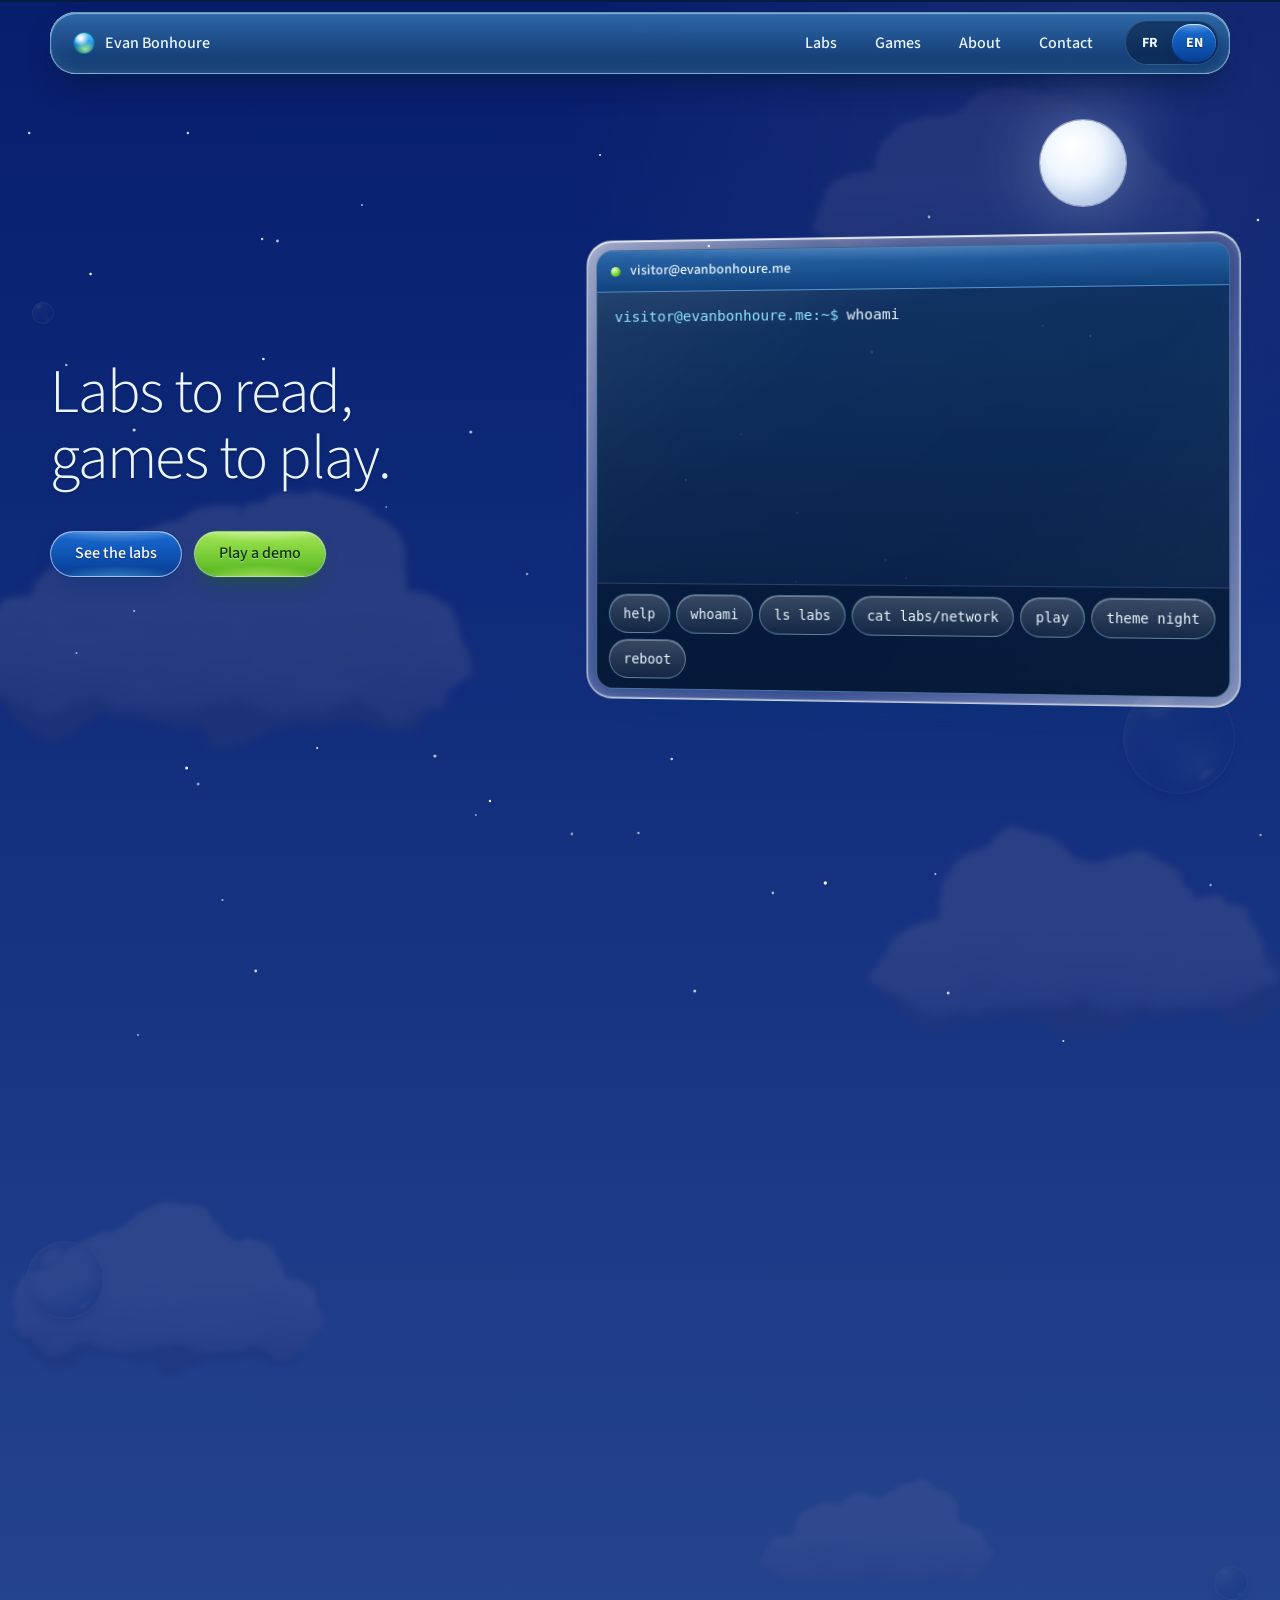
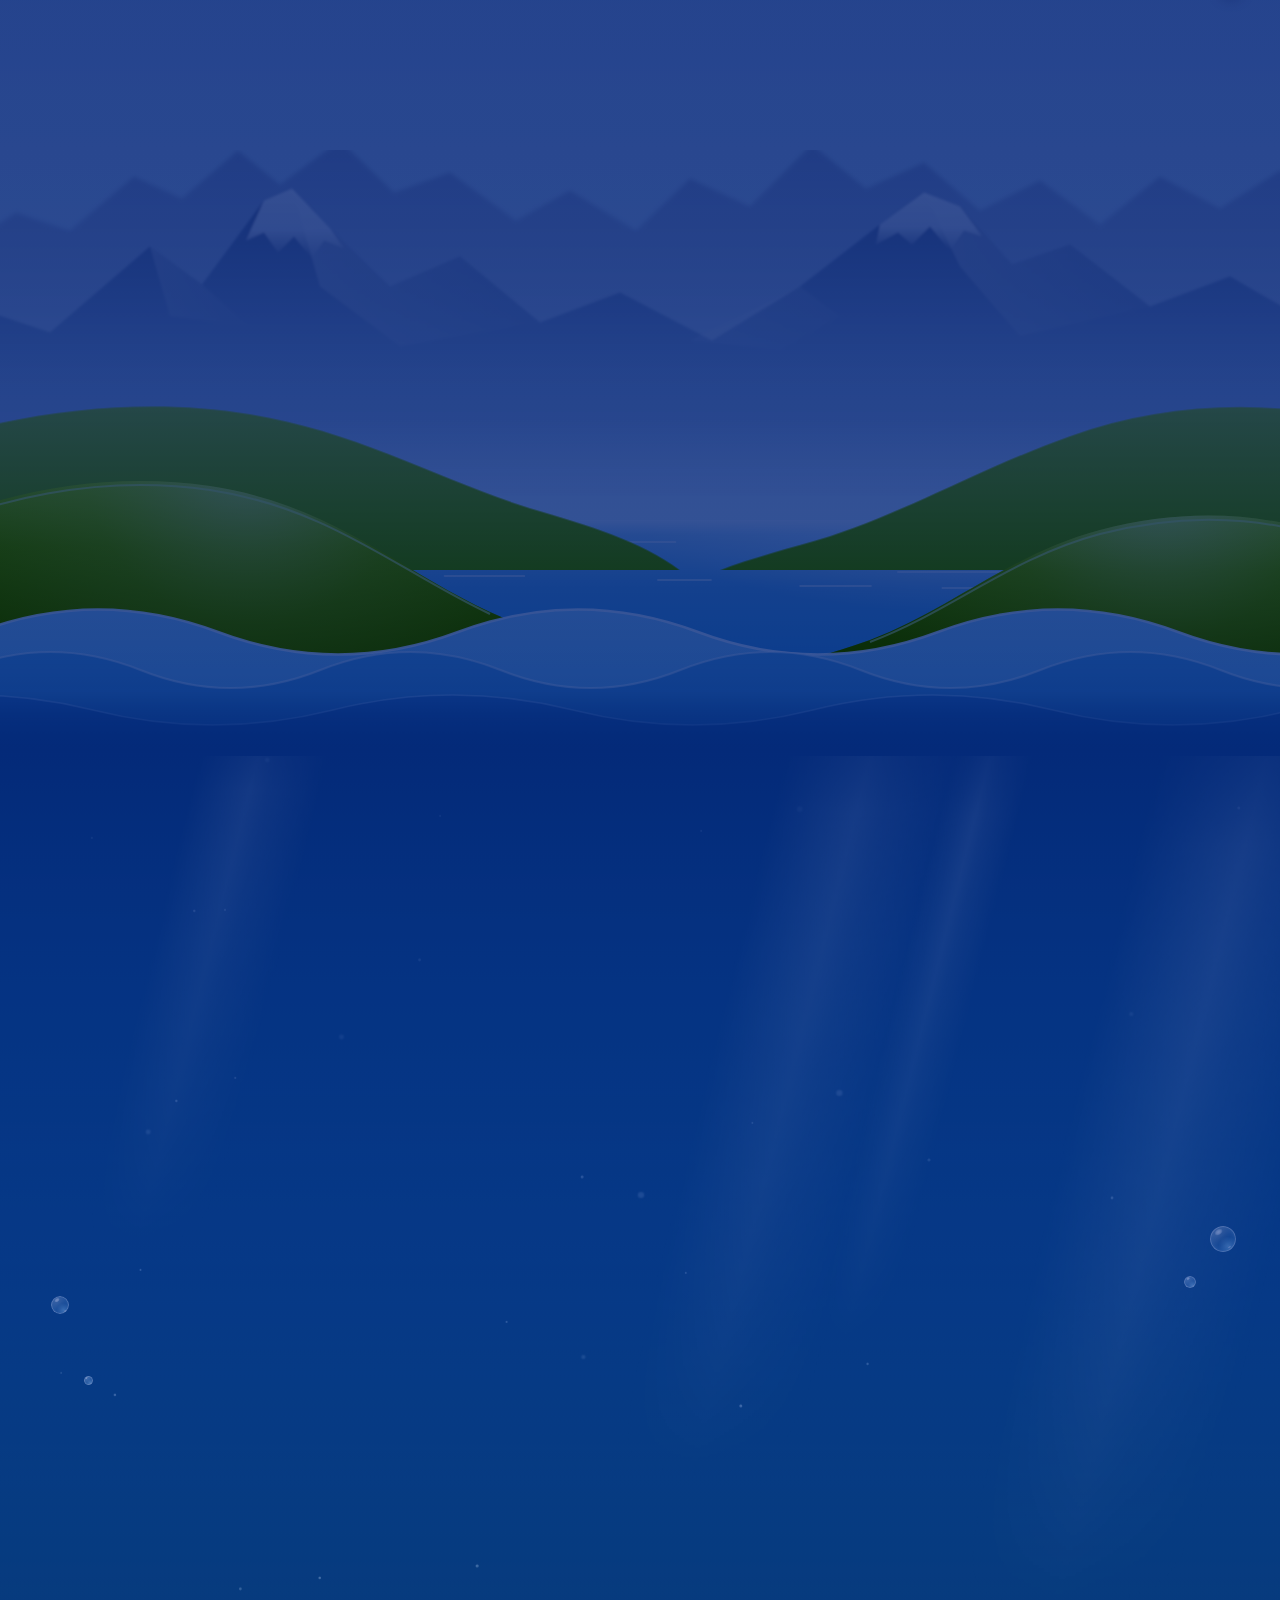
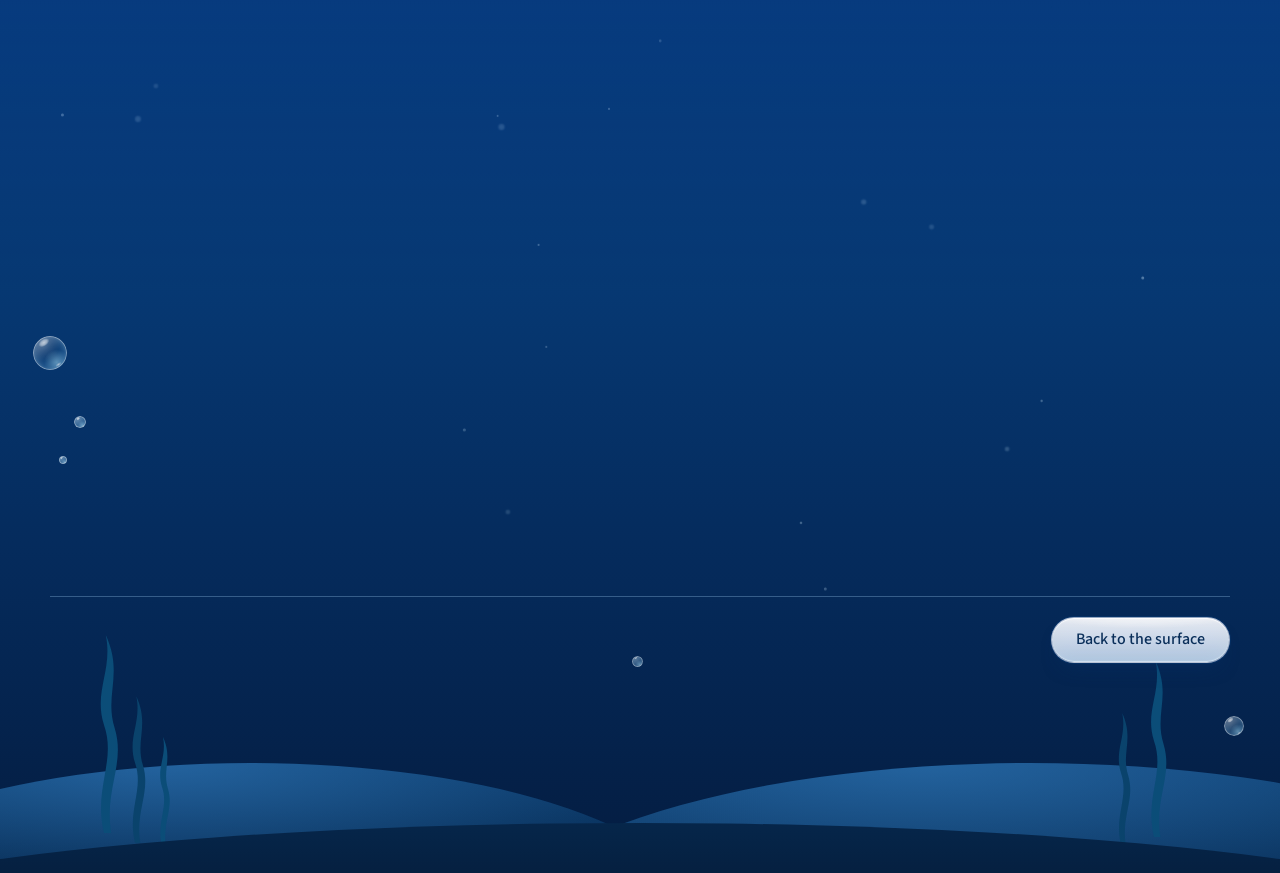
==== commit 09322431: "Refonte du haut de page, démarrage, terminal et effets d'eau - Écran de démarrage (une fois par ongl" ====
--- a/en/index.html
+++ b/en/index.html
@@ -19,13 +19,15 @@
 <link rel="preload" href="/assets/fonts/source-sans-3-latin-400-normal.woff2" as="font" type="font/woff2" crossorigin>
 <link rel="preload" href="/assets/fonts/source-sans-3-latin-300-normal.woff2" as="font" type="font/woff2" crossorigin>
 <link rel="stylesheet" href="/assets/style.css">
+<script>(function(d){var h=new Date().getHours();d.setAttribute('data-sky',h<6||h>=21?'night':h<8||h>=18?'dusk':'day');try{if(!sessionStorage.getItem('fa-boot')&&!matchMedia('(prefers-reduced-motion: reduce)').matches){sessionStorage.setItem('fa-boot','1');d.className+=' fa-booting'}}catch(e){}})(document.documentElement)</script>
 </head>
 <body>
+<div class="fa-boot"><div class="fa-boot-black"></div><div class="fa-boot-scr"></div><div class="fa-boot-edge"></div><div class="fa-boot-log" aria-hidden="true"><span style="--n:0">evanbonhoure.me</span><span style="--n:1">power ............... <b>ok</b></span><span style="--n:2">display ............. <b>ok</b></span><span style="--n:3">network ............. <b>ok</b></span><span style="--n:4">firewall ............ <b>ok</b></span><span style="--n:5">sky ................. <b>ok</b></span><span style="--n:6">water ............... <b>ok</b></span><span style="--n:7">labs ................ <b>ok</b></span><span style="--n:8">games ............... <b>ok</b></span><span style="--n:9">starting</span></div><div class="fa-boot-logo" aria-hidden="true"><span class="fa-boot-halo"></span><span class="fa-boot-ring"></span><span class="fa-boot-orb"></span></div><div class="fa-boot-name" aria-hidden="true">Evan Bonhoure</div><button type="button" class="fa-boot-skip">Skip</button></div>
 <div class="desk">
-<div class="sc-host" data-sc-name="Main"><div class="fa-noblur" style="position: relative; display: flex; flex-direction: column; overflow-x: clip; font-family: &quot;Source Sans 3&quot;, &quot;Lucida Grande&quot;, &quot;Trebuchet MS&quot;, sans-serif; font-size: 16px; line-height: 1.5; color: rgb(10, 37, 64); background: rgb(4, 28, 64);"><svg width="0" height="0" aria-hidden="true" style="position: absolute;"><defs><filter id="fa-cloud-a" x="-20%" y="-30%" width="140%" height="160%" color-interpolation-filters="sRGB"><feTurbulence type="fractalNoise" baseFrequency="0.011 0.019" numOctaves="4" seed="4" result="n"></feTurbulence><feDisplacementMap in="SourceGraphic" in2="n" scale="44" xChannelSelector="R" yChannelSelector="G" result="d"></feDisplacementMap><feGaussianBlur in="d" stdDeviation="4"></feGaussianBlur></filter><filter id="fa-cloud-b" x="-20%" y="-30%" width="140%" height="160%" color-interpolation-filters="sRGB"><feTurbulence type="fractalNoise" baseFrequency="0.014 0.022" numOctaves="4" seed="11" result="n"></feTurbulence><feDisplacementMap in="SourceGraphic" in2="n" scale="40" xChannelSelector="R" yChannelSelector="G" result="d"></feDisplacementMap><feGaussianBlur in="d" stdDeviation="3.5"></feGaussianBlur></filter><filter id="fa-soft" x="-5%" y="-10%" width="110%" height="120%"><feGaussianBlur stdDeviation="2.2"></feGaussianBlur></filter><filter id="fa-soft2" x="-5%" y="-10%" width="110%" height="120%"><feGaussianBlur stdDeviation="0.9"></feGaussianBlur></filter><linearGradient id="fa-cloud-g" gradientUnits="userSpaceOnUse" x1="0" y1="30" x2="0" y2="250"><stop offset="0" stop-color="#ffffff"></stop><stop offset=".5" stop-color="#ffffff"></stop><stop offset=".8" stop-color="#e2f0fb"></stop><stop offset="1" stop-color="#bfd9f0"></stop></linearGradient><linearGradient id="fa-m-far" x1="0" y1="0" x2="0" y2="1"><stop offset="0" stop-color="#9cc4e8"></stop><stop offset=".8" stop-color="#d6ecfa"></stop><stop offset="1" stop-color="#d6ecfa"></stop></linearGradient><linearGradient id="fa-m-mid" x1="0" y1="0" x2="0" y2="1"><stop offset="0" stop-color="#5f9bd3"></stop><stop offset=".6" stop-color="#a9d2f0"></stop><stop offset="1" stop-color="#cfe8f9"></stop></linearGradient><linearGradient id="fa-m-lit" x1="0" y1="0" x2="1" y2="1"><stop offset="0" stop-color="#ffffff" stop-opacity=".5"></stop><stop offset="1" stop-color="#ffffff" stop-opacity="0"></stop></linearGradient><linearGradient id="fa-m-snow" x1="0" y1="0" x2="0" y2="1"><stop offset="0" stop-color="#ffffff"></stop><stop offset=".6" stop-color="#ffffff" stop-opacity=".85"></stop><stop offset="1" stop-color="#ffffff" stop-opacity="0"></stop></linearGradient><linearGradient id="fa-h-back" x1="0" y1="0" x2="0" y2="1"><stop offset="0" stop-color="#a9df7c"></stop><stop offset="1" stop-color="#58b338"></stop></linearGradient><linearGradient id="fa-h-front" x1="0" y1="0" x2="0" y2="1"><stop offset="0" stop-color="#a4e84e"></stop><stop offset=".35" stop-color="#63c022"></stop><stop offset="1" stop-color="#27820b"></stop></linearGradient><radialGradient id="fa-h-sunL" gradientUnits="userSpaceOnUse" cx="330" cy="40" r="330"><stop offset="0" stop-color="#f4ffad" stop-opacity=".85"></stop><stop offset=".5" stop-color="#d8f97c" stop-opacity=".3"></stop><stop offset="1" stop-color="#d8f97c" stop-opacity="0"></stop></radialGradient><radialGradient id="fa-h-sunR" gradientUnits="userSpaceOnUse" cx="1240" cy="60" r="320"><stop offset="0" stop-color="#f4ffad" stop-opacity=".85"></stop><stop offset=".5" stop-color="#d8f97c" stop-opacity=".3"></stop><stop offset="1" stop-color="#d8f97c" stop-opacity="0"></stop></radialGradient><linearGradient id="fa-h-shade" x1="0" y1="0" x2="0" y2="1"><stop offset="0" stop-color="#1c6b08" stop-opacity="0"></stop><stop offset="1" stop-color="#1c6b08" stop-opacity=".34"></stop></linearGradient><linearGradient id="fa-w1" x1="0" y1="0" x2="0" y2="1"><stop offset="0" stop-color="#9fe4fb"></stop><stop offset="1" stop-color="#3fb6ec"></stop></linearGradient><linearGradient id="fa-w2" x1="0" y1="0" x2="0" y2="1"><stop offset="0" stop-color="#4fc0f0"></stop><stop offset="1" stop-color="#178bd6"></stop></linearGradient><linearGradient id="fa-w3" x1="0" y1="0" x2="0" y2="1"><stop offset="0" stop-color="#2a9be0"></stop><stop offset=".55" stop-color="#0e77c6"></stop><stop offset="1" stop-color="#0e77c6"></stop></linearGradient></defs></svg><header style="position: sticky; top: 12px; z-index: 40; margin-top: 12px; padding: 0px 24px;"><nav class="fa-navskin" aria-label="Main navigation" style="max-width: 1180px; margin: 0px auto; min-height: 60px; padding: 8px 10px 8px 14px; display: flex; flex-wrap: wrap; align-items: center; justify-content: space-between; gap: 8px 20px;"><a class="fa-nav-a" href="#haut" style="gap: 10px; padding: 0px 8px;"><span class="fa-orb" aria-hidden="true" style="width: 22px; height: 22px;"></span><span>Evan Bonhoure</span></a><div style="display: flex; flex-wrap: wrap; align-items: center; gap: 4px 6px;"><a class="fa-nav-a" href="#labs">Labs</a><a class="fa-nav-a" href="#jeux">Games</a><a class="fa-nav-a" href="#apropos">About</a><a class="fa-nav-a" href="#contact">Contact</a><div class="fa-seg" role="group" aria-label="Language" style="margin-left: 10px;"><a class="fa-seg-b" href="/" hreflang="fr" lang="fr" aria-label="Français">FR</a><a class="fa-seg-b fa-seg-on" href="/en/" hreflang="en" lang="en" aria-label="English" aria-current="true">EN</a></div></div></nav></header><div id="haut" style="position: relative; overflow: clip; margin-top: -72px; padding: 148px 24px 400px; background: radial-gradient(circle at 86% 4%, rgba(255, 255, 255, 0.95) 0%, rgba(255, 255, 255, 0.5) 4%, rgba(255, 255, 255, 0) 22%), linear-gradient(rgb(47, 143, 230) 0%, rgb(92, 176, 241) 24%, rgb(157, 214, 248) 54%, rgb(207, 238, 252) 80%, rgb(233, 248, 254) 100%);"><div aria-hidden="true" style="position: absolute; inset: 0px; pointer-events: none;"><div class="fa-px" data-px="0.14" style="position: absolute; top: 60px; right: 1%;"><div class="fa-drift" style="animation-duration: 42s; animation-delay: -13s;"><svg width="520" height="235" viewBox="0 0 620 280"><g filter="url(#fa-cloud-a)"><g fill="#a9cbe9"><circle cx="160" cy="196" r="58"></circle><circle cx="320" cy="190" r="74"></circle><circle cx="468" cy="200" r="52"></circle><ellipse cx="312" cy="214" rx="220" ry="34"></ellipse></g><g fill="url(#fa-cloud-g)"><circle cx="150" cy="176" r="60"></circle><circle cx="228" cy="146" r="82"></circle><circle cx="322" cy="124" r="98"></circle><circle cx="414" cy="154" r="80"></circle><circle cx="482" cy="184" r="56"></circle><ellipse cx="312" cy="198" rx="226" ry="38"></ellipse></g></g></svg></div></div><div class="fa-px" data-px="0.07" style="position: absolute; top: 596px; left: 57%; opacity: 0.9;"><div class="fa-drift" style="animation-duration: 31s; animation-delay: -26s; animation-direction: alternate-reverse;"><svg width="250" height="113" viewBox="0 0 620 280"><g filter="url(#fa-cloud-b)"><g fill="url(#fa-cloud-g)"><circle cx="160" cy="180" r="56"></circle><circle cx="250" cy="134" r="92"></circle><circle cx="352" cy="150" r="80"></circle><circle cx="440" cy="174" r="64"></circle><ellipse cx="306" cy="198" rx="214" ry="36"></ellipse></g></g></svg></div></div><div class="fa-px" data-px="0.2" style="position: absolute; top: 500px; left: -9%;"><div class="fa-drift" style="animation-duration: 55s; animation-delay: -39s; animation-direction: alternate-reverse;"><svg width="660" height="298" viewBox="0 0 620 280"><g filter="url(#fa-cloud-b)"><g fill="#a9cbe9"><circle cx="160" cy="196" r="58"></circle><circle cx="320" cy="190" r="74"></circle><circle cx="468" cy="200" r="52"></circle><ellipse cx="312" cy="214" rx="220" ry="34"></ellipse></g><g fill="url(#fa-cloud-g)"><circle cx="138" cy="182" r="52"></circle><circle cx="210" cy="150" r="74"></circle><circle cx="300" cy="136" r="88"></circle><circle cx="398" cy="128" r="96"></circle><circle cx="486" cy="178" r="60"></circle><ellipse cx="312" cy="198" rx="232" ry="38"></ellipse></g></g></svg></div></div><div class="fa-px" data-px="0.16" style="position: absolute; top: 880px; right: -7%;"><div class="fa-drift" style="animation-duration: 47s; animation-delay: -5s;"><svg width="580" height="262" viewBox="0 0 620 280"><g filter="url(#fa-cloud-a)"><g fill="#a9cbe9"><circle cx="160" cy="196" r="58"></circle><circle cx="320" cy="190" r="74"></circle><circle cx="468" cy="200" r="52"></circle><ellipse cx="312" cy="214" rx="220" ry="34"></ellipse></g><g fill="url(#fa-cloud-g)"><circle cx="160" cy="180" r="56"></circle><circle cx="250" cy="134" r="92"></circle><circle cx="352" cy="150" r="80"></circle><circle cx="440" cy="174" r="64"></circle><ellipse cx="306" cy="198" rx="214" ry="36"></ellipse></g></g></svg></div></div><div class="fa-px" data-px="0.12" style="position: absolute; top: 1300px; left: -4%; opacity: 0.95;"><div class="fa-drift" style="animation-duration: 40s; animation-delay: -25s;"><svg width="430" height="194" viewBox="0 0 620 280"><g filter="url(#fa-cloud-b)"><g fill="#a9cbe9"><circle cx="160" cy="196" r="58"></circle><circle cx="320" cy="190" r="74"></circle><circle cx="468" cy="200" r="52"></circle><ellipse cx="312" cy="214" rx="220" ry="34"></ellipse></g><g fill="url(#fa-cloud-g)"><circle cx="150" cy="176" r="60"></circle><circle cx="228" cy="146" r="82"></circle><circle cx="322" cy="124" r="98"></circle><circle cx="414" cy="154" r="80"></circle><circle cx="482" cy="184" r="56"></circle><ellipse cx="312" cy="198" rx="226" ry="38"></ellipse></g></g></svg></div></div><div class="fa-px" data-px="0.08" style="position: absolute; top: 1560px; right: 20%; opacity: 0.9;"><div class="fa-drift" style="animation-duration: 35s; animation-delay: -8s; animation-direction: alternate-reverse;"><svg width="300" height="135" viewBox="0 0 620 280"><g filter="url(#fa-cloud-a)"><g fill="url(#fa-cloud-g)"><circle cx="138" cy="182" r="52"></circle><circle cx="210" cy="150" r="74"></circle><circle cx="300" cy="136" r="88"></circle><circle cx="398" cy="128" r="96"></circle><circle cx="486" cy="178" r="60"></circle><ellipse cx="312" cy="198" rx="232" ry="38"></ellipse></g></g></svg></div></div><div class="fa-px" data-px="-0.1" style="position: absolute; top: 456px; left: 46%;"><span class="fa-float" style="display: block; animation-duration: 9s;"><span class="fa-bub fa-bub-sky" style="position: relative; display: block; width: 44px; height: 44px;"></span></span></div><div class="fa-px" data-px="-0.16" style="position: absolute; top: 640px; right: 3.5%;"><span class="fa-float" style="display: block; animation-duration: 13s;"><span class="fa-bub fa-bub-sky" style="position: relative; display: block; width: 112px; height: 112px;"></span></span></div><div class="fa-px" data-px="-0.12" style="position: absolute; top: 1150px; left: 2%;"><span class="fa-float" style="display: block; animation-duration: 11s;"><span class="fa-bub fa-bub-sky" style="position: relative; display: block; width: 78px; height: 78px;"></span></span></div><div class="fa-px" data-px="-0.08" style="position: absolute; top: 1480px; right: 2.5%;"><span class="fa-float" style="display: block; animation-duration: 8s;"><span class="fa-bub fa-bub-sky" style="position: relative; display: block; width: 34px; height: 34px;"></span></span></div><div class="fa-px" data-px="-0.06" style="position: absolute; top: 300px; left: 2.5%;"><span class="fa-float" style="display: block; animation-duration: 7s;"><span class="fa-bub fa-bub-sky" style="position: relative; display: block; width: 22px; height: 22px;"></span></span></div><div style="position: absolute; left: 0px; right: 0px; bottom: 0px; height: 520px; overflow: clip;"><div class="fa-px" data-px="0.09" style="position: absolute; left: 0px; right: 0px; bottom: 90px; height: 360px;"><svg width="100%" height="100%" viewBox="0 0 1440 360" preserveAspectRatio="xMidYMax slice" style="display: block;"><path d="M-20 360 V190 L40 168 L96 132 L150 150 L214 96 L262 118 L318 70 L360 104 L420 60 L474 112 L530 92 L596 140 L650 110 L716 150 L770 98 L830 126 L892 64 L946 108 L1004 82 L1060 130 L1120 100 L1180 144 L1240 96 L1300 128 L1360 90 L1410 122 L1460 108 V360 Z" fill="url(#fa-m-far)" filter="url(#fa-soft)"></path></svg></div><div class="fa-px" data-px="0.06" style="position: absolute; left: 0px; right: 0px; bottom: 80px; height: 360px;"><svg width="100%" height="100%" viewBox="0 0 1440 360" preserveAspectRatio="xMidYMax slice" style="display: block;"><g filter="url(#fa-soft2)"><path d="M-20 360 V214 L70 176 L130 196 L230 110 L282 148 L344 64 L372 52 L410 92 L470 150 L540 120 L620 186 L700 156 L792 204 L880 150 L960 88 L1004 56 L1040 70 L1092 128 L1150 108 L1230 170 L1310 140 L1390 186 L1460 170 V360 Z" fill="url(#fa-m-mid)"></path><path d="M372 52 L410 92 L470 150 L540 120 L620 186 L480 210 L400 150 Z" fill="url(#fa-m-lit)"></path><path d="M1004 56 L1040 70 L1092 128 L1150 108 L1230 170 L1100 200 L1040 130 Z" fill="url(#fa-m-lit)"></path><path d="M230 110 L282 148 L330 190 L250 180 Z" fill="url(#fa-m-lit)" opacity=".7"></path><path d="M770 204 L880 150 L920 180 L860 214 Z" fill="url(#fa-m-lit)" opacity=".5"></path><path d="M344 64 L372 52 L410 92 L424 112 L404 104 L392 122 L374 100 L358 116 L344 96 L326 104 Z" fill="url(#fa-m-snow)"></path><path d="M960 88 L1004 56 L1040 70 L1062 100 L1044 94 L1030 114 L1010 90 L992 108 L978 96 L956 108 Z" fill="url(#fa-m-snow)"></path></g></svg></div><div style="position: absolute; left: 0px; right: 0px; bottom: 120px; height: 130px; background: linear-gradient(rgba(233, 248, 254, 0) 0%, rgba(233, 248, 254, 0.88) 68%, rgba(233, 248, 254, 0.96) 100%);"></div><div style="position: absolute; left: 0px; right: 0px; bottom: 0px; height: 150px; background: radial-gradient(40% 90% at 78% 0%, rgba(255, 255, 255, 0.75) 0%, rgba(255, 255, 255, 0) 70%), linear-gradient(rgb(242, 251, 255) 0%, rgb(166, 226, 249) 10%, rgb(85, 194, 240) 45%, rgb(47, 176, 234) 100%);"></div><svg width="100%" height="90" viewBox="0 0 1440 90" preserveAspectRatio="none" style="position: absolute; left: 0px; bottom: 60px; display: block;"><path d="M980 14h150M1040 26h210M940 38h120M1100 38h90M1010 52h260M900 66h80M1060 68h160M690 22h70M620 44h100M740 60h60M430 30h60M500 56h90" fill="none" stroke="#ffffff" stroke-opacity=".8" stroke-width="1.5" stroke-linecap="round"></path></svg><div class="fa-px" data-px="0.03" style="position: absolute; left: 0px; right: 0px; bottom: 50px; height: 230px;"><svg width="100%" height="100%" viewBox="0 0 1440 230" preserveAspectRatio="xMidYMax slice" style="display: block;"><path d="M-20 230 V110 C100 70 220 56 330 74 C440 92 520 140 610 168 C670 186 720 200 760 230 Z" fill="url(#fa-h-back)"></path><path d="M1460 230 V86 C1360 58 1250 60 1150 96 C1060 128 990 170 910 196 C870 208 830 218 800 230 Z" fill="url(#fa-h-back)"></path></svg></div><svg width="100%" height="250" viewBox="0 0 1440 250" preserveAspectRatio="xMidYMax slice" style="position: absolute; left: 0px; bottom: 0px; display: block;"><path d="M-20 250 V118 C70 74 180 50 290 66 C410 84 480 150 570 192 C620 214 650 232 690 250 Z" fill="url(#fa-h-front)"></path><path d="M-20 250 V118 C70 74 180 50 290 66 C410 84 480 150 570 192 C620 214 650 232 690 250 Z" fill="url(#fa-h-sunL)"></path><path d="M-20 250 V118 C70 74 180 50 290 66 C410 84 480 150 570 192 C620 214 650 232 690 250 Z" fill="url(#fa-h-shade)"></path><path d="M-20 122 C70 78 180 54 290 70 C410 88 480 152 570 194" fill="none" stroke="#e9ffb0" stroke-opacity=".7" stroke-width="2"></path><path d="M1460 250 V134 C1370 94 1280 84 1180 110 C1090 134 1030 190 950 220 C910 234 880 242 850 250 Z" fill="url(#fa-h-front)"></path><path d="M1460 250 V134 C1370 94 1280 84 1180 110 C1090 134 1030 190 950 220 C910 234 880 242 850 250 Z" fill="url(#fa-h-sunR)"></path><path d="M1460 250 V134 C1370 94 1280 84 1180 110 C1090 134 1030 190 950 220 C910 234 880 242 850 250 Z" fill="url(#fa-h-shade)"></path><path d="M1460 138 C1370 98 1280 88 1180 114 C1090 138 1030 192 950 222" fill="none" stroke="#e9ffb0" stroke-opacity=".7" stroke-width="2"></path></svg></div></div><div style="position: relative; max-width: 1180px; margin: 0px auto; display: flex; flex-direction: column; gap: 112px;"><div style="display: flex; flex-wrap: wrap; align-items: center; gap: 40px 56px;"><div style="flex: 1 1 380px; min-width: 0px; display: flex; flex-direction: column; align-items: flex-start; gap: 20px;"><p class="fa-up" style="margin: 0px; font-size: 14px; font-weight: 700; letter-spacing: 0.08em; text-transform: uppercase; color: rgb(6, 48, 95);">Systems · Networks · Cybersecurity · Game dev</p><h1 class="fa-up" style="--fa-d: .08s; margin: 0px; font-size: 48px; line-height: 1.1; font-weight: 300; letter-spacing: -0.01em; color: rgb(5, 37, 72); text-shadow: rgba(255, 255, 255, 0.55) 0px 1px 0px;"><span style="display: block;">Labs to read,</span><span style="display: block;">games to play.</span></h1><p class="fa-up" style="--fa-d: .16s; margin: 0px; max-width: 30em; font-size: 18px; line-height: 1.55; color: rgb(10, 47, 90); text-wrap: pretty;">Every project comes with its proof: a network diagram, a full write-up or a demo you can play right on the page.</p><div class="fa-up" style="--fa-d: .24s; display: flex; flex-wrap: wrap; gap: 12px; margin-top: 8px;"><a class="fa-btn" href="#labs">See the labs</a><a class="fa-btn fa-btn-go" href="#demo">Play a demo</a></div></div><div class="fa-win fa-up" style="--fa-d: .2s; flex: 1.45 1 520px; min-width: 0px;"><div class="fa-pane"><div class="fa-bar" style="display: flex; align-items: center; justify-content: space-between; gap: 12px; min-height: 44px; padding: 0px 16px;"><h2 style="margin: 0px; font-size: 15px; font-weight: 700; color: rgb(10, 47, 90);">Projects</h2><span style="font-size: 13px; color: rgb(51, 82, 110);">5 projects · 2 families</span></div><div style="padding: 10px 16px 6px; font-size: 12px; font-weight: 700; letter-spacing: 0.08em; text-transform: uppercase; color: rgb(51, 82, 110);">Labs · write-ups</div><a class="fa-row" href="#lab-minecraft"><span class="fa-thumb fa-gloss fa-t1"><svg width="22" height="22" viewBox="0 0 24 24" fill="none" stroke="currentColor" stroke-width="1.8" stroke-linecap="round" stroke-linejoin="round" aria-hidden="true"><path d="M4 5h16v6H4zM4 13h16v6H4zM7.5 8h.01M7.5 16h.01"></path></svg></span><span style="flex: 1 1 0%; min-width: 0px; display: flex; flex-direction: column; gap: 2px;"><span style="font-size: 16px; font-weight: 500; line-height: 1.3;">Modded Minecraft server</span><span style="font-size: 13.5px; line-height: 1.35; color: rgb(51, 82, 110);">Oracle Cloud · Crafty · migration</span></span><span class="fa-tag">Diagram + write-up</span></a><a class="fa-row" href="#lab-reseau"><span class="fa-thumb fa-gloss fa-t2"><svg width="22" height="22" viewBox="0 0 24 24" fill="none" stroke="currentColor" stroke-width="1.8" stroke-linecap="round" stroke-linejoin="round" aria-hidden="true"><path d="M12 3l8 3v6c0 4.6-3.3 7.9-8 9-4.7-1.1-8-4.4-8-9V6z"></path></svg></span><span style="flex: 1 1 0%; min-width: 0px; display: flex; flex-direction: column; gap: 2px;"><span style="font-size: 16px; font-weight: 500; line-height: 1.3;">Secured network in VirtualBox</span><span style="font-size: 13.5px; line-height: 1.35; color: rgb(51, 82, 110);">Shorewall · DMZ · VPN · proxy</span></span><span class="fa-tag">Diagram + write-up</span></a><div style="padding: 10px 16px 6px; font-size: 12px; font-weight: 700; letter-spacing: 0.08em; text-transform: uppercase; color: rgb(51, 82, 110); border-top: 1px solid rgba(24, 96, 168, 0.18);">Games</div><a class="fa-row" href="#demo"><span class="fa-thumb fa-gloss fa-t3"><svg width="22" height="22" viewBox="0 0 24 24" fill="none" stroke="currentColor" stroke-width="1.8" stroke-linecap="round" stroke-linejoin="round" aria-hidden="true"><path d="M8 5.5v13l11-6.5z"></path></svg></span><span style="flex: 1 1 0%; min-width: 0px; display: flex; flex-direction: column; gap: 2px;"><span style="font-size: 16px; font-weight: 500; line-height: 1.3;">Zombie game</span><span style="font-size: 13.5px; line-height: 1.35; color: rgb(51, 82, 110);">HTML · JavaScript</span></span><span class="fa-tag">Playable demo</span></a><a class="fa-row" href="#rpg"><span class="fa-thumb fa-gloss fa-t4"><svg width="22" height="22" viewBox="0 0 24 24" fill="none" stroke="currentColor" stroke-width="1.8" stroke-linecap="round" stroke-linejoin="round" aria-hidden="true"><path d="M7 8h10a4 4 0 0 1 4 4v2.2a2.8 2.8 0 0 1-5.2 1.5L14.6 14H9.4l-1.2 1.7A2.8 2.8 0 0 1 3 14.2V12a4 4 0 0 1 4-4zM8 10.5v3M6.5 12h3M16.5 12h.01"></path></svg></span><span style="flex: 1 1 0%; min-width: 0px; display: flex; flex-direction: column; gap: 2px;"><span style="font-size: 16px; font-weight: 500; line-height: 1.3;">Undertale-style RPG</span><span style="font-size: 13.5px; line-height: 1.35; color: rgb(51, 82, 110);">C · raylib · WebAssembly</span></span><span class="fa-tag">Web build coming</span></a><a class="fa-row" href="#dwell"><span class="fa-thumb fa-gloss fa-t5"><svg width="22" height="22" viewBox="0 0 24 24" fill="none" stroke="currentColor" stroke-width="1.8" stroke-linecap="round" stroke-linejoin="round" aria-hidden="true"><path d="M2.5 12s3.5-6.5 9.5-6.5 9.5 6.5 9.5 6.5-3.5 6.5-9.5 6.5S2.5 12 2.5 12zM12 9.5a2.5 2.5 0 1 0 0 5 2.5 2.5 0 0 0 0-5z"></path></svg></span><span style="flex: 1 1 0%; min-width: 0px; display: flex; flex-direction: column; gap: 2px;"><span style="font-size: 16px; font-weight: 500; line-height: 1.3;">DWELL · UE5 horror</span><span style="font-size: 13.5px; line-height: 1.35; color: rgb(51, 82, 110);">Unreal Engine 5 · Blueprints</span></span><span class="fa-tag">Video + screenshots</span></a></div></div></div><section id="labs" style="display: flex; flex-direction: column; gap: 28px; scroll-margin-top: 96px;"><div class="fa-in" style="display: flex; flex-direction: column; gap: 8px;"><h2 style="margin: 0px; font-size: 42px; line-height: 1.1; font-weight: 300; color: rgb(5, 37, 72); text-shadow: rgba(255, 255, 255, 0.6) 0px 1px 0px;">Labs</h2><p style="margin: 0px; max-width: 40em; font-size: 18px; color: rgb(10, 47, 90); text-wrap: pretty;">Infrastructure built end to end, then documented: context, diagram, steps, pitfalls, takeaways.</p></div><article id="lab-minecraft" class="fa-win fa-in" style="scroll-margin-top: 96px;"><div class="fa-pane" style="display: flex; flex-wrap: wrap;"><figure style="flex: 1.25 1 480px; min-width: 0px; margin: 0px; min-height: 340px; padding: 28px; display: flex; flex-direction: column; justify-content: center; gap: 16px; overflow-x: auto; background: linear-gradient(rgb(220, 240, 252) 0%, rgb(195, 228, 248) 100%); border-right: 1px solid rgba(24, 96, 168, 0.25);"><div style="display: flex; align-items: center;"><div class="fa-node" style="flex: 0 0 auto; width: 118px;">Laptop<span style="font-size: 12px; font-weight: 400; color: rgb(51, 82, 110);">former host</span></div><div style="flex: 1 1 0%; min-width: 56px; display: flex; flex-direction: column; align-items: center; gap: 4px; padding-bottom: 20px;"><span style="font-size: 12px; color: rgb(51, 82, 110);">migration</span><span style="width: 100%; height: 2px; background: rgb(21, 104, 200);"></span></div><div class="fa-zone" style="flex: 0 1 250px; min-width: 190px;"><span style="font-size: 12px; font-weight: 700; letter-spacing: 0.04em; color: rgb(10, 58, 102);">Oracle Cloud · VM Always Free</span><div class="fa-node fa-node-fw" style="min-height: 40px;">Crafty Controller</div><div class="fa-node" style="min-height: 40px;">Modded servers<span style="font-size: 12px; font-weight: 400; color: rgb(51, 82, 110);">NeoForge · Forge</span></div><div class="fa-node" style="min-height: 40px;">rclone backups</div></div><div style="flex: 1 1 0%; min-width: 56px; display: flex; flex-direction: column; align-items: center; gap: 4px; padding-bottom: 20px;"><span style="font-size: 12px; color: rgb(51, 82, 110);">connection</span><span style="width: 100%; height: 2px; background: rgb(21, 104, 200);"></span></div><div class="fa-node" style="flex: 0 0 auto; width: 96px;">Players</div></div><figcaption style="font-size: 13px; color: rgb(51, 82, 110);">Architecture diagram after the migration</figcaption></figure><div style="flex: 1 1 360px; min-width: 0px; padding: 32px 36px; display: flex; flex-direction: column; align-items: flex-start; gap: 14px;"><div style="display: flex; flex-wrap: wrap; align-items: center; gap: 8px;"><span class="fa-chip">Lab 01</span><span style="font-size: 13px; color: rgb(51, 82, 110);">Self-hosting · Cloud</span></div><h3 style="margin: 0px; font-size: 27px; line-height: 1.2; font-weight: 500; color: rgb(5, 37, 72); text-wrap: balance;">Modded Minecraft server on Oracle Cloud</h3><p style="margin: 0px; font-size: 16px; line-height: 1.6; color: rgb(29, 60, 90); text-wrap: pretty;">A modded server that used to run on my laptop, migrated to an Oracle Cloud Always Free VM and managed with Crafty. The write-up will cover the install, the migration and the backups.</p><div style="display: flex; flex-wrap: wrap; gap: 6px;"><span class="fa-tag">Oracle Cloud</span><span class="fa-tag">Ubuntu 24.04</span><span class="fa-tag">Crafty Controller</span><span class="fa-tag">NeoForge</span><span class="fa-tag">rclone</span><span class="fa-tag">Tailscale</span></div><p style="margin: 0px; font-size: 13.5px; color: rgb(51, 82, 110);">Context · Diagram · Steps · Pitfalls · Takeaways</p><span class="fa-btn fa-btn-off" aria-disabled="true" style="margin-top: 6px;">Write-up coming soon</span></div></div></article><article id="lab-reseau" class="fa-win fa-in" style="scroll-margin-top: 96px;"><div class="fa-pane" style="display: flex; flex-wrap: wrap;"><div style="flex: 1 1 360px; min-width: 0px; padding: 32px 36px; display: flex; flex-direction: column; align-items: flex-start; justify-content: center; gap: 14px;"><div style="display: flex; flex-wrap: wrap; align-items: center; gap: 8px;"><span class="fa-chip">Lab 02</span><span style="font-size: 13px; color: rgb(51, 82, 110);">Networking · Security</span></div><h3 style="margin: 0px; font-size: 27px; line-height: 1.2; font-weight: 500; color: rgb(5, 37, 72); text-wrap: balance;">Secured network mock-up in VirtualBox</h3><p style="margin: 0px; font-size: 16px; line-height: 1.6; color: rgb(29, 60, 90); text-wrap: pretty;">A complete mock-up built from Debian VMs: Shorewall firewall, a DMZ with a web server, OpenVPN and a Squid proxy, plus an isolated LAN. The write-up will cover the diagram, the filtering rules and the tests.</p><div style="display: flex; flex-wrap: wrap; gap: 6px;"><span class="fa-tag">VirtualBox</span><span class="fa-tag">Debian</span><span class="fa-tag">Shorewall</span><span class="fa-tag">OpenVPN</span><span class="fa-tag">Squid</span><span class="fa-tag">DMZ</span></div><p style="margin: 0px; font-size: 13.5px; color: rgb(51, 82, 110);">Context · Diagram · Steps · Pitfalls · Takeaways</p><span class="fa-btn fa-btn-off" aria-disabled="true" style="margin-top: 6px;">Write-up coming soon</span></div><figure style="flex: 1.25 1 480px; min-width: 0px; margin: 0px; padding: 28px; display: flex; flex-direction: column; justify-content: center; gap: 16px; background: linear-gradient(rgb(220, 240, 252) 0%, rgb(195, 228, 248) 100%); border-left: 1px solid rgba(24, 96, 168, 0.25);"><div style="display: flex; flex-direction: column; align-items: center; width: 100%; max-width: 470px; margin: 0px auto;"><div class="fa-node" style="min-width: 150px;">Internet</div><span style="width: 2px; height: 16px; background: rgb(21, 104, 200);"></span><div class="fa-node fa-node-fw" style="min-width: 210px;">parefeu<span style="font-size: 12px; font-weight: 400;">Shorewall</span></div><span style="width: 2px; height: 16px; background: rgb(21, 104, 200);"></span><span style="width: 50%; height: 2px; background: rgb(21, 104, 200);"></span><div style="display: grid; grid-template-columns: repeat(2, minmax(0px, 1fr)); width: 100%;"><div style="display: flex; flex-direction: column; align-items: center; padding: 0px 8px;"><span style="width: 2px; height: 16px; background: rgb(21, 104, 200);"></span><div class="fa-zone" style="width: 100%;"><span style="font-size: 12px; font-weight: 700; letter-spacing: 0.04em; color: rgb(10, 58, 102);">DMZ</span><div class="fa-node" style="min-height: 38px;">serveurweb</div><div class="fa-node" style="min-height: 38px;">vpn · OpenVPN</div><div class="fa-node" style="min-height: 38px;">proxyweb · Squid</div></div></div><div style="display: flex; flex-direction: column; align-items: center; padding: 0px 8px;"><span style="width: 2px; height: 16px; background: rgb(21, 104, 200);"></span><div class="fa-zone" style="width: 100%;"><span style="font-size: 12px; font-weight: 700; letter-spacing: 0.04em; color: rgb(10, 58, 102);">LAN</span><div class="fa-node" style="min-height: 38px;">alice<span style="font-size: 12px; font-weight: 400; color: rgb(51, 82, 110);">client machine</span></div></div></div></div></div><figcaption style="font-size: 13px; color: rgb(51, 82, 110);">Zones and flows of the mock-up</figcaption></figure></div></article></section></div></div><div aria-hidden="true" style="position: relative; height: 170px; margin-top: -84px; overflow: clip;"><div class="fa-heave" style="position: absolute; left: 0px; top: 0px; animation-duration: 6s;"><svg class="fa-swell" width="4320" height="210" viewBox="0 0 4320 210" style="display: block; animation-duration: 24s;"><path d="M0 46 c80 -30 160 -30 240 0 s160 30 240 0 c80 -30 160 -30 240 0 s160 30 240 0 c80 -30 160 -30 240 0 s160 30 240 0 c80 -30 160 -30 240 0 s160 30 240 0 c80 -30 160 -30 240 0 s160 30 240 0 c80 -30 160 -30 240 0 s160 30 240 0 c80 -30 160 -30 240 0 s160 30 240 0 c80 -30 160 -30 240 0 s160 30 240 0 c80 -30 160 -30 240 0 s160 30 240 0 V210 H0 Z" fill="url(#fa-w1)" stroke="#ffffff" stroke-opacity=".9" stroke-width="2.5"></path></svg></div><div class="fa-heave" style="position: absolute; left: 0px; top: 0px; animation-duration: 5s;"><svg class="fa-swell-b" width="4320" height="210" viewBox="0 0 4320 210" style="display: block; animation-duration: 30s;"><path d="M0 84 c60 -24 120 -24 180 0 s120 24 180 0 c60 -24 120 -24 180 0 s120 24 180 0 c60 -24 120 -24 180 0 s120 24 180 0 c60 -24 120 -24 180 0 s120 24 180 0 c60 -24 120 -24 180 0 s120 24 180 0 c60 -24 120 -24 180 0 s120 24 180 0 c60 -24 120 -24 180 0 s120 24 180 0 c60 -24 120 -24 180 0 s120 24 180 0 c60 -24 120 -24 180 0 s120 24 180 0 c60 -24 120 -24 180 0 s120 24 180 0 c60 -24 120 -24 180 0 s120 24 180 0 c60 -24 120 -24 180 0 s120 24 180 0 V210 H0 Z" fill="url(#fa-w2)" stroke="#ffffff" stroke-opacity=".55" stroke-width="2"></path></svg></div><div class="fa-heave" style="position: absolute; left: -90px; top: 0px; animation-duration: 4.2s;"><svg class="fa-swell" width="4320" height="210" viewBox="0 0 4320 210" style="display: block; animation-duration: 16s;"><path d="M0 124 c80 -20 160 -20 240 0 s160 20 240 0 c80 -20 160 -20 240 0 s160 20 240 0 c80 -20 160 -20 240 0 s160 20 240 0 c80 -20 160 -20 240 0 s160 20 240 0 c80 -20 160 -20 240 0 s160 20 240 0 c80 -20 160 -20 240 0 s160 20 240 0 c80 -20 160 -20 240 0 s160 20 240 0 c80 -20 160 -20 240 0 s160 20 240 0 c80 -20 160 -20 240 0 s160 20 240 0 V210 H0 Z" fill="url(#fa-w3)" stroke="#bfeaff" stroke-opacity=".5" stroke-width="1.5"></path></svg></div><div style="position: absolute; left: 0px; right: 0px; bottom: 0px; height: 64px; background: linear-gradient(rgba(14, 119, 198, 0) 0%, rgb(14, 119, 198) 100%);"></div></div><div style="position: relative; overflow: clip; flex: 1 1 0%; padding: 56px 24px 0px; color: rgb(234, 246, 255); background: linear-gradient(rgb(14, 119, 198) 0%, rgb(12, 106, 184) 14%, rgb(9, 84, 156) 36%, rgb(7, 63, 126) 58%, rgb(5, 44, 94) 80%, rgb(4, 28, 64) 100%);"><div aria-hidden="true" style="position: absolute; inset: 0px; pointer-events: none;"><div class="fa-px" data-px="0.05" style="position: absolute; top: 0px; left: 56%; width: 190px; height: 900px;"><div class="fa-ray fa-shine" style="left: 0px; width: 190px; height: 900px; animation-duration: 8s;"></div></div><div class="fa-px" data-px="0.03" style="position: absolute; top: 0px; left: 70%; width: 80px; height: 720px;"><div class="fa-ray fa-shine" style="left: 0px; width: 80px; height: 720px; animation-duration: 10s;"></div></div><div class="fa-px" data-px="0.05" style="position: absolute; top: 0px; left: 84%; width: 240px; height: 1040px;"><div class="fa-ray fa-shine" style="left: 0px; width: 240px; height: 1040px; animation-duration: 12s;"></div></div><div class="fa-px" data-px="0.03" style="position: absolute; top: 0px; left: 12%; width: 130px; height: 620px;"><div class="fa-ray fa-shine" style="left: 0px; width: 130px; height: 620px; animation-duration: 9s;"></div></div><span class="fa-rise" style="position: absolute; left: 4%; top: 540px; opacity: 0.8; animation-duration: 17s; animation-delay: -3s;"><span class="fa-wob" style="display: block; animation-duration: 3.9s;"><span class="fa-bub" style="position: relative; display: block; width: 18px; height: 18px;"></span></span></span><span class="fa-rise" style="position: absolute; left: 6.6%; top: 620px; opacity: 0.8; animation-duration: 12s; animation-delay: -7s;"><span class="fa-wob" style="display: block; animation-duration: 3.2s;"><span class="fa-bub" style="position: relative; display: block; width: 9px; height: 9px;"></span></span></span><span class="fa-rise" style="position: absolute; left: 94.5%; top: 470px; opacity: 0.8; animation-duration: 20s; animation-delay: -11s;"><span class="fa-wob" style="display: block; animation-duration: 4.5s;"><span class="fa-bub" style="position: relative; display: block; width: 26px; height: 26px;"></span></span></span><span class="fa-rise" style="position: absolute; left: 92.5%; top: 520px; opacity: 0.8; animation-duration: 14s; animation-delay: -2s;"><span class="fa-wob" style="display: block; animation-duration: 3.5s;"><span class="fa-bub" style="position: relative; display: block; width: 12px; height: 12px;"></span></span></span><span class="fa-rise" style="position: absolute; left: 2.6%; top: 1180px; opacity: 0.75; animation-duration: 24s; animation-delay: -9s;"><span class="fa-wob" style="display: block; animation-duration: 5s;"><span class="fa-bub" style="position: relative; display: block; width: 34px; height: 34px;"></span></span></span><span class="fa-rise" style="position: absolute; left: 5.8%; top: 1260px; opacity: 0.8; animation-duration: 15s; animation-delay: -5s;"><span class="fa-wob" style="display: block; animation-duration: 3.5s;"><span class="fa-bub" style="position: relative; display: block; width: 12px; height: 12px;"></span></span></span><span class="fa-rise" style="position: absolute; left: 4.6%; top: 1300px; opacity: 0.8; animation-duration: 11s; animation-delay: -1s;"><span class="fa-wob" style="display: block; animation-duration: 3.2s;"><span class="fa-bub" style="position: relative; display: block; width: 8px; height: 8px;"></span></span></span><span class="fa-rise" style="position: absolute; left: 95.6%; top: 1560px; opacity: 0.75; animation-duration: 19s; animation-delay: -13s;"><span class="fa-wob" style="display: block; animation-duration: 4s;"><span class="fa-bub" style="position: relative; display: block; width: 20px; height: 20px;"></span></span></span><span class="fa-rise" style="position: absolute; left: 93.4%; top: 1620px; opacity: 0.8; animation-duration: 13s; animation-delay: -6s;"><span class="fa-wob" style="display: block; animation-duration: 3.3s;"><span class="fa-bub" style="position: relative; display: block; width: 10px; height: 10px;"></span></span></span><span class="fa-rise" style="position: absolute; left: 49.4%; top: 1500px; opacity: 0.7; animation-duration: 13s; animation-delay: -6s;"><span class="fa-wob" style="display: block; animation-duration: 3.4s;"><span class="fa-bub" style="position: relative; display: block; width: 11px; height: 11px;"></span></span></span><span class="fa-rise" style="position: absolute; left: 93%; top: 2060px; opacity: 0.7; animation-duration: 18s; animation-delay: -1s;"><span class="fa-wob" style="display: block; animation-duration: 3.7s;"><span class="fa-bub" style="position: relative; display: block; width: 16px; height: 16px;"></span></span></span><span class="fa-rise" style="position: absolute; left: 6.4%; top: 2140px; opacity: 0.7; animation-duration: 22s; animation-delay: -15s;"><span class="fa-wob" style="display: block; animation-duration: 4.3s;"><span class="fa-bub" style="position: relative; display: block; width: 24px; height: 24px;"></span></span></span><span class="fa-rise" style="position: absolute; left: 4%; top: 2200px; opacity: 0.7; animation-duration: 12s; animation-delay: -4s;"><span class="fa-wob" style="display: block; animation-duration: 3.2s;"><span class="fa-bub" style="position: relative; display: block; width: 9px; height: 9px;"></span></span></span><span class="fa-rise" style="position: absolute; left: 61%; top: 2420px; opacity: 0.65; animation-duration: 16s; animation-delay: -8s;"><span class="fa-wob" style="display: block; animation-duration: 3.5s;"><span class="fa-bub" style="position: relative; display: block; width: 13px; height: 13px;"></span></span></span><div style="position: absolute; left: 0px; right: 0px; bottom: 0px; height: 300px; overflow: clip;"><div class="fa-dune" style="left: -200px; bottom: -200px; width: 900px; height: 310px;"></div><div class="fa-dune" style="right: -300px; bottom: -260px; width: 1100px; height: 370px;"></div><div class="fa-sway" style="position: absolute; left: 6%; bottom: 40px; animation-duration: 8s;"><svg width="54" height="198" viewBox="0 0 60 220" style="display: block;"><path d="M30 220 C18 170 44 140 30 100 C18 62 40 40 32 0 C52 44 30 66 42 104 C54 144 30 172 38 220 Z" fill="#0b4d78"></path></svg></div><div class="fa-sway" style="position: absolute; left: 9%; bottom: 30px; animation-duration: 10s;"><svg width="40" height="147" viewBox="0 0 60 220" style="display: block;"><path d="M30 220 C18 170 44 140 30 100 C18 62 40 40 32 0 C52 44 30 66 42 104 C54 144 30 172 38 220 Z" fill="#0a436c"></path></svg></div><div class="fa-sway" style="position: absolute; left: 11.5%; bottom: 26px; animation-duration: 7s;"><svg width="30" height="110" viewBox="0 0 60 220" style="display: block;"><path d="M30 220 C18 170 44 140 30 100 C18 62 40 40 32 0 C52 44 30 66 42 104 C54 144 30 172 38 220 Z" fill="#0b4d78"></path></svg></div><div class="fa-sway" style="position: absolute; right: 8%; bottom: 36px; animation-duration: 9s;"><svg width="48" height="176" viewBox="0 0 60 220" style="display: block;"><path d="M30 220 C18 170 44 140 30 100 C18 62 40 40 32 0 C52 44 30 66 42 104 C54 144 30 172 38 220 Z" fill="#0b4d78"></path></svg></div><div class="fa-sway" style="position: absolute; right: 11%; bottom: 28px; animation-duration: 11s;"><svg width="36" height="132" viewBox="0 0 60 220" style="display: block;"><path d="M30 220 C18 170 44 140 30 100 C18 62 40 40 32 0 C52 44 30 66 42 104 C54 144 30 172 38 220 Z" fill="#0a436c"></path></svg></div><div class="fa-dune" style="left: -20%; bottom: -190px; width: 140%; height: 240px; background: linear-gradient(rgb(6, 38, 74) 0%, rgb(3, 20, 46) 60%);"></div></div></div><div style="position: relative; max-width: 1180px; margin: 0px auto; display: flex; flex-direction: column; gap: 36px;"><section id="jeux" style="display: flex; flex-direction: column; gap: 28px; scroll-margin-top: 96px;"><div class="fa-in" style="display: flex; flex-direction: column; gap: 8px;"><h2 style="margin: 0px; font-size: 42px; line-height: 1.1; font-weight: 300; color: rgb(255, 255, 255); text-shadow: rgba(0, 30, 80, 0.45) 0px 1px 2px;">Games</h2><p style="margin: 0px; max-width: 36em; font-size: 18px; color: rgb(234, 246, 255); text-wrap: pretty;">Three games, three stacks. The first one runs right here, nothing to install.</p></div><article id="demo" class="fa-win fa-win-deep fa-in" style="scroll-margin-top: 96px;"><div class="fa-pane" style="display: flex; flex-wrap: wrap;"><div style="flex: 1.5 1 560px; min-width: 0px; padding: 20px; background: linear-gradient(rgb(214, 237, 251) 0%, rgb(191, 224, 246) 100%); border-right: 1px solid rgba(24, 96, 168, 0.25);"><div class="fa-demo"><div class="fa-demo-bar" style="display: flex; align-items: center; justify-content: space-between; gap: 12px; min-height: 44px; padding: 0px 4px 0px 14px;"><span style="display: flex; align-items: center; gap: 10px; font-size: 14px; font-weight: 500; color: rgb(234, 246, 255);"><span class="fa-led" aria-hidden="true"></span>Zombie game · demo</span><div style="display: flex; gap: 2px;"><button type="button" class="fa-ico" aria-label="Restart" data-demo="restart" disabled=""><svg width="20" height="20" viewBox="0 0 24 24" fill="none" stroke="currentColor" stroke-width="1.8" stroke-linecap="round" stroke-linejoin="round" aria-hidden="true"><path d="M4 12a8 8 0 1 0 2.6-5.9M4 4v5h5"></path></svg></button><button type="button" class="fa-ico" aria-label="Stop" data-demo="stop" disabled=""><svg width="20" height="20" viewBox="0 0 24 24" fill="none" stroke="currentColor" stroke-width="1.8" stroke-linecap="round" stroke-linejoin="round" aria-hidden="true"><path d="M6 6l12 12M18 6L6 18"></path></svg></button><button type="button" class="fa-ico" aria-label="Full screen" data-demo="full" disabled=""><svg width="20" height="20" viewBox="0 0 24 24" fill="none" stroke="currentColor" stroke-width="1.8" stroke-linecap="round" stroke-linejoin="round" aria-hidden="true"><path d="M4 9V4h5M20 9V4h-5M4 15v5h5M20 15v5h-5"></path></svg></button></div></div><div style="position: relative; aspect-ratio: 16 / 9; background: radial-gradient(at 50% 115%, rgb(27, 74, 126) 0%, rgb(6, 24, 46) 68%);"><div style="position: absolute; inset: 0px; display: flex; flex-direction: column; align-items: center; justify-content: center; gap: 14px; padding: 16px; text-align: center;" data-demo-idle=""><button type="button" class="fa-btn fa-btn-go" style="min-height: 56px; padding: 0px 30px; font-size: 19px;" data-demo="play"><svg width="18" height="18" viewBox="0 0 24 24" fill="currentColor" aria-hidden="true"><path d="M7 4.5v15l13-7.5z"></path></svg>Play</button><span style="font-size: 14px; color: rgb(207, 230, 250);">The game only loads when you click.</span></div><div data-demo-frame="" hidden="" style="position: absolute; inset: 0px; background: rgb(6, 24, 46);"></div><div data-demo-msg="" hidden="" class="fa-ph fa-ph-d" style="position: absolute; inset: 14px;"><span style="font-size:15px;font-weight:700">Demo in preparation</span><span>The game is coming soon. The code is on GitHub in the meantime.</span></div></div><div style="padding: 10px 14px; font-size: 13px; color: rgb(207, 230, 250); background: rgb(10, 39, 72);">Keyboard + mouse</div></div></div><div style="flex: 1 1 340px; min-width: 0px; padding: 32px 36px; display: flex; flex-direction: column; align-items: flex-start; justify-content: center; gap: 14px;"><div style="display: flex; flex-wrap: wrap; align-items: center; gap: 8px;"><span class="fa-chip fa-chip-g"><span>Game 03</span></span><span style="font-size: 13px; color: rgb(51, 82, 110);">Playable on this page</span></div><h3 style="margin: 0px; font-size: 27px; line-height: 1.2; font-weight: 500; color: rgb(5, 37, 72);">Zombie game</h3><p style="margin: 0px; font-size: 16px; line-height: 1.6; color: rgb(29, 60, 90); text-wrap: pretty;">A zombie game written in HTML and JavaScript. It starts right on this page, with nothing to install.</p><div style="display: flex; flex-wrap: wrap; gap: 6px;"><span class="fa-tag">HTML</span><span class="fa-tag">JavaScript</span></div><div style="display: flex; flex-wrap: wrap; gap: 10px; margin-top: 6px;"><button type="button" class="fa-btn fa-btn-go">Launch the demo</button><a class="fa-btn fa-btn-glass" href="https://github.com/iWinZar">Source code</a></div></div></div></article><div style="display: grid; grid-template-columns: repeat(auto-fit, minmax(min(480px, 100%), 1fr)); gap: 32px; align-items: stretch;"><article id="rpg" class="fa-win fa-win-deep fa-in" style="display: flex; scroll-margin-top: 96px;"><div class="fa-pane" style="flex: 1 1 0%; display: flex; flex-direction: column;"><div class="fa-novis fa-gloss" style="position: relative; height: 230px; display: flex; flex-direction: column; align-items: center; justify-content: center; gap: 8px; text-align: center; border-bottom: 1px solid rgba(24, 96, 168, 0.3);"><svg width="44" height="44" viewBox="0 0 24 24" fill="none" stroke="currentColor" stroke-width="1.5" stroke-linecap="round" stroke-linejoin="round" aria-hidden="true"><path d="M7 8h10a4 4 0 0 1 4 4v2.2a2.8 2.8 0 0 1-5.2 1.5L14.6 14H9.4l-1.2 1.7A2.8 2.8 0 0 1 3 14.2V12a4 4 0 0 1 4-4zM8 10.5v3M6.5 12h3M16.5 12h.01"></path></svg><span style="font-size: 17px; font-weight: 500;">Visual coming soon</span><span style="font-size: 13.5px;">The demo ships with the web build.</span></div><div style="flex: 1 1 0%; padding: 28px 32px 32px; display: flex; flex-direction: column; align-items: flex-start; gap: 14px;"><div style="display: flex; flex-wrap: wrap; align-items: center; gap: 8px;"><span class="fa-chip fa-chip-g"><span>Game 04</span></span><span style="font-size: 13px; color: rgb(51, 82, 110);">Web build coming</span></div><h3 style="margin: 0px; font-size: 25px; line-height: 1.2; font-weight: 500; color: rgb(5, 37, 72);">Undertale-style RPG</h3><p style="margin: 0px; font-size: 16px; line-height: 1.6; color: rgb(29, 60, 90); text-wrap: pretty;">Main menu, exploration and a combat system with dodge phases, written in C with raylib and compiled to WebAssembly so it runs in the browser.</p><div style="display: flex; flex-wrap: wrap; gap: 6px;"><span class="fa-tag">C</span><span class="fa-tag">raylib</span><span class="fa-tag">WebAssembly</span></div><a class="fa-btn fa-btn-glass" href="https://github.com/iWinZar" style="margin-top: auto;">Follow on GitHub</a></div></div></article><article id="dwell" class="fa-win fa-win-deep fa-in" style="display: flex; scroll-margin-top: 96px;"><div class="fa-pane-dark" style="flex: 1 1 0%; display: flex; flex-direction: column;"><div style="padding: 14px 14px 0px; display: flex; flex-direction: column; gap: 8px;"><div class="fa-ph fa-ph-d" style="height: 230px; background: rgb(6, 24, 46);"><svg width="40" height="40" viewBox="0 0 24 24" fill="none" stroke="currentColor" stroke-width="1.5" stroke-linecap="round" stroke-linejoin="round" aria-hidden="true"><path d="M12 3a9 9 0 1 0 0 18 9 9 0 0 0 0-18zM10 8.5v7l6-3.5z"></path></svg><span>Video coming soon</span></div><div style="display: grid; grid-template-columns: repeat(3, minmax(0px, 1fr)); gap: 8px;"><div class="fa-ph fa-ph-d" style="height: 62px; font-size: 12px; background: rgb(6, 24, 46);">Coming soon</div><div class="fa-ph fa-ph-d" style="height: 62px; font-size: 12px; background: rgb(6, 24, 46);">Coming soon</div><div class="fa-ph fa-ph-d" style="height: 62px; font-size: 12px; background: rgb(6, 24, 46);">Coming soon</div></div></div><div style="flex: 1 1 0%; padding: 24px 32px 32px; display: flex; flex-direction: column; align-items: flex-start; gap: 14px;"><div style="display: flex; flex-wrap: wrap; align-items: center; gap: 8px;"><span class="fa-chip fa-chip-g"><span>Game 05</span></span><span style="font-size: 13px; color: rgb(169, 201, 232);">Video and screenshots</span></div><h3 style="margin: 0px; font-size: 25px; line-height: 1.2; font-weight: 500; color: rgb(255, 255, 255);">DWELL <span style="font-weight: 300; color: rgb(207, 227, 245);">· first-person horror</span></h3><p style="margin: 0px; font-size: 16px; line-height: 1.6; color: rgb(207, 227, 245); text-wrap: pretty;">A horror game built in Unreal Engine 5 where the space of the house slowly warps. Chapter 1 is in development, shown through video and screenshots.</p><div style="display: flex; flex-wrap: wrap; gap: 6px;"><span class="fa-tag fa-tag-d">Unreal Engine 5</span><span class="fa-tag fa-tag-d">Blueprints</span><span class="fa-tag fa-tag-d">Python</span></div><span class="fa-btn fa-btn-off" aria-disabled="true" style="margin-top: auto;">Video coming soon</span></div></div></article></div></section><div class="fa-in" style="display: flex; flex-wrap: wrap; align-items: flex-start; gap: 32px 64px; margin-top: 64px;"><section id="apropos" style="flex: 1.2 1 380px; min-width: 0px; display: flex; flex-direction: column; gap: 10px; scroll-margin-top: 96px;"><h2 style="margin: 0px; font-size: 14px; font-weight: 700; letter-spacing: 0.08em; text-transform: uppercase; color: rgb(169, 212, 245);">About</h2><p style="margin: 0px; max-width: 34em; font-size: 18px; line-height: 1.6; color: rgb(234, 246, 255); text-wrap: pretty;">Evan Bonhoure, a student in systems administration, networking and cybersecurity. I document my labs and build games on the side.</p></section><section id="contact" style="flex: 1 1 380px; min-width: 0px; display: flex; flex-direction: column; gap: 14px; scroll-margin-top: 96px;"><h2 style="margin: 0px; font-size: 14px; font-weight: 700; letter-spacing: 0.08em; text-transform: uppercase; color: rgb(169, 212, 245);">Contact</h2><div style="display: flex; flex-wrap: wrap; gap: 12px;"><a class="fa-btn fa-btn-glass" href="https://github.com/iWinZar"><svg width="20" height="20" viewBox="0 0 24 24" fill="none" stroke="currentColor" stroke-width="1.8" stroke-linecap="round" stroke-linejoin="round" aria-hidden="true"><path d="M8 7l-5 5 5 5M16 7l5 5-5 5M13.5 5l-3 14"></path></svg>github.com/iWinZar</a></div></section></div><footer style="margin-top: 36px; padding: 20px 0px 210px; display: flex; flex-wrap: wrap; justify-content: space-between; gap: 12px; font-size: 14px; color: rgb(185, 216, 242); border-top: 1px solid rgba(170, 215, 250, 0.3);"><span>evanbonhoure.me · static site hosted on GitHub Pages</span><a class="fa-link-l" href="#haut">Back to the surface</a></footer></div></div></div></div>
+<div class="sc-host" data-sc-name="Main"><div class="fa-noblur" style="position: relative; display: flex; flex-direction: column; overflow-x: clip; font-family: &quot;Source Sans 3&quot;, &quot;Lucida Grande&quot;, &quot;Trebuchet MS&quot;, sans-serif; font-size: 16px; line-height: 1.5; color: rgb(10, 37, 64); background: rgb(4, 28, 64);"><svg width="0" height="0" aria-hidden="true" style="position: absolute;"><defs><filter id="fa-cloud-a" x="-20%" y="-30%" width="140%" height="160%" color-interpolation-filters="sRGB"><feTurbulence type="fractalNoise" baseFrequency="0.011 0.019" numOctaves="4" seed="4" result="n"></feTurbulence><feDisplacementMap in="SourceGraphic" in2="n" scale="44" xChannelSelector="R" yChannelSelector="G" result="d"></feDisplacementMap><feGaussianBlur in="d" stdDeviation="4"></feGaussianBlur></filter><filter id="fa-cloud-b" x="-20%" y="-30%" width="140%" height="160%" color-interpolation-filters="sRGB"><feTurbulence type="fractalNoise" baseFrequency="0.014 0.022" numOctaves="4" seed="11" result="n"></feTurbulence><feDisplacementMap in="SourceGraphic" in2="n" scale="40" xChannelSelector="R" yChannelSelector="G" result="d"></feDisplacementMap><feGaussianBlur in="d" stdDeviation="3.5"></feGaussianBlur></filter><filter id="fa-soft" x="-5%" y="-10%" width="110%" height="120%"><feGaussianBlur stdDeviation="2.2"></feGaussianBlur></filter><filter id="fa-soft2" x="-5%" y="-10%" width="110%" height="120%"><feGaussianBlur stdDeviation="0.9"></feGaussianBlur></filter><linearGradient id="fa-cloud-g" gradientUnits="userSpaceOnUse" x1="0" y1="30" x2="0" y2="250"><stop offset="0" stop-color="#ffffff"></stop><stop offset=".5" stop-color="#ffffff"></stop><stop offset=".8" stop-color="#e2f0fb"></stop><stop offset="1" stop-color="#bfd9f0"></stop></linearGradient><linearGradient id="fa-m-far" x1="0" y1="0" x2="0" y2="1"><stop offset="0" stop-color="#9cc4e8"></stop><stop offset=".8" stop-color="#d6ecfa"></stop><stop offset="1" stop-color="#d6ecfa"></stop></linearGradient><linearGradient id="fa-m-mid" x1="0" y1="0" x2="0" y2="1"><stop offset="0" stop-color="#5f9bd3"></stop><stop offset=".6" stop-color="#a9d2f0"></stop><stop offset="1" stop-color="#cfe8f9"></stop></linearGradient><linearGradient id="fa-m-lit" x1="0" y1="0" x2="1" y2="1"><stop offset="0" stop-color="#ffffff" stop-opacity=".5"></stop><stop offset="1" stop-color="#ffffff" stop-opacity="0"></stop></linearGradient><linearGradient id="fa-m-snow" x1="0" y1="0" x2="0" y2="1"><stop offset="0" stop-color="#ffffff"></stop><stop offset=".6" stop-color="#ffffff" stop-opacity=".85"></stop><stop offset="1" stop-color="#ffffff" stop-opacity="0"></stop></linearGradient><linearGradient id="fa-h-back" x1="0" y1="0" x2="0" y2="1"><stop offset="0" stop-color="#a9df7c"></stop><stop offset="1" stop-color="#58b338"></stop></linearGradient><linearGradient id="fa-h-front" x1="0" y1="0" x2="0" y2="1"><stop offset="0" stop-color="#a4e84e"></stop><stop offset=".35" stop-color="#63c022"></stop><stop offset="1" stop-color="#27820b"></stop></linearGradient><radialGradient id="fa-h-sunL" gradientUnits="userSpaceOnUse" cx="330" cy="40" r="330"><stop offset="0" stop-color="#f4ffad" stop-opacity=".85"></stop><stop offset=".5" stop-color="#d8f97c" stop-opacity=".3"></stop><stop offset="1" stop-color="#d8f97c" stop-opacity="0"></stop></radialGradient><radialGradient id="fa-h-sunR" gradientUnits="userSpaceOnUse" cx="1240" cy="60" r="320"><stop offset="0" stop-color="#f4ffad" stop-opacity=".85"></stop><stop offset=".5" stop-color="#d8f97c" stop-opacity=".3"></stop><stop offset="1" stop-color="#d8f97c" stop-opacity="0"></stop></radialGradient><linearGradient id="fa-h-shade" x1="0" y1="0" x2="0" y2="1"><stop offset="0" stop-color="#1c6b08" stop-opacity="0"></stop><stop offset="1" stop-color="#1c6b08" stop-opacity=".34"></stop></linearGradient><linearGradient id="fa-w1" x1="0" y1="0" x2="0" y2="1"><stop offset="0" stop-color="#9fe4fb"></stop><stop offset="1" stop-color="#3fb6ec"></stop></linearGradient><linearGradient id="fa-w2" x1="0" y1="0" x2="0" y2="1"><stop offset="0" stop-color="#4fc0f0"></stop><stop offset="1" stop-color="#178bd6"></stop></linearGradient><linearGradient id="fa-w3" x1="0" y1="0" x2="0" y2="1"><stop offset="0" stop-color="#2a9be0"></stop><stop offset=".55" stop-color="#0e77c6"></stop><stop offset="1" stop-color="#0e77c6"></stop></linearGradient></defs></svg><header style="position: sticky; top: 12px; z-index: 40; margin-top: 12px; padding: 0px 24px;"><nav class="fa-navskin" aria-label="Main navigation" style="max-width: 1180px; margin: 0px auto; min-height: 60px; padding: 8px 10px 8px 14px; display: flex; flex-wrap: wrap; align-items: center; justify-content: space-between; gap: 8px 20px;"><a class="fa-nav-a" href="#haut" style="gap: 10px; padding: 0px 8px;"><span class="fa-orb" aria-hidden="true" style="width: 22px; height: 22px;"></span><span>Evan Bonhoure</span></a><div style="display: flex; flex-wrap: wrap; align-items: center; gap: 4px 6px;"><a class="fa-nav-a" href="#labs">Labs</a><a class="fa-nav-a" href="#jeux">Games</a><a class="fa-nav-a" href="#apropos">About</a><a class="fa-nav-a" href="#contact">Contact</a><div class="fa-seg" role="group" aria-label="Language" style="margin-left: 10px;"><a class="fa-seg-b" href="/" hreflang="fr" lang="fr" aria-label="Français">FR</a><a class="fa-seg-b fa-seg-on" href="/en/" hreflang="en" lang="en" aria-label="English" aria-current="true">EN</a></div></div></nav></header><div id="haut" style="position: relative; overflow: clip; margin-top: -72px; padding: 148px 24px 400px; background: radial-gradient(circle at 86% 4%, rgba(255, 255, 255, 0.95) 0%, rgba(255, 255, 255, 0.5) 4%, rgba(255, 255, 255, 0) 22%), linear-gradient(rgb(47, 143, 230) 0%, rgb(92, 176, 241) 24%, rgb(157, 214, 248) 54%, rgb(207, 238, 252) 80%, rgb(233, 248, 254) 100%);"><div aria-hidden="true" style="position: absolute; inset: 0px; pointer-events: none;"><div class="fa-sky"></div><div class="fa-sun" style="left: calc(86% - 600px); top: -500px; width: 1200px; height: 1200px;"></div><div class="fa-px" data-px="0.14" style="position: absolute; top: 60px; right: 1%;"><div class="fa-drift" style="animation-duration: 42s; animation-delay: -13s;"><svg width="520" height="235" viewBox="0 0 620 280"><g filter="url(#fa-cloud-a)"><g fill="#a9cbe9"><circle cx="160" cy="196" r="58"></circle><circle cx="320" cy="190" r="74"></circle><circle cx="468" cy="200" r="52"></circle><ellipse cx="312" cy="214" rx="220" ry="34"></ellipse></g><g fill="url(#fa-cloud-g)"><circle cx="150" cy="176" r="60"></circle><circle cx="228" cy="146" r="82"></circle><circle cx="322" cy="124" r="98"></circle><circle cx="414" cy="154" r="80"></circle><circle cx="482" cy="184" r="56"></circle><ellipse cx="312" cy="198" rx="226" ry="38"></ellipse></g></g></svg></div></div><div class="fa-px" data-px="0.2" style="position: absolute; top: 500px; left: -9%;"><div class="fa-drift" style="animation-duration: 55s; animation-delay: -39s; animation-direction: alternate-reverse;"><svg width="660" height="298" viewBox="0 0 620 280"><g filter="url(#fa-cloud-b)"><g fill="#a9cbe9"><circle cx="160" cy="196" r="58"></circle><circle cx="320" cy="190" r="74"></circle><circle cx="468" cy="200" r="52"></circle><ellipse cx="312" cy="214" rx="220" ry="34"></ellipse></g><g fill="url(#fa-cloud-g)"><circle cx="138" cy="182" r="52"></circle><circle cx="210" cy="150" r="74"></circle><circle cx="300" cy="136" r="88"></circle><circle cx="398" cy="128" r="96"></circle><circle cx="486" cy="178" r="60"></circle><ellipse cx="312" cy="198" rx="232" ry="38"></ellipse></g></g></svg></div></div><div class="fa-px" data-px="0.16" style="position: absolute; top: 880px; right: -7%;"><div class="fa-drift" style="animation-duration: 47s; animation-delay: -5s;"><svg width="580" height="262" viewBox="0 0 620 280"><g filter="url(#fa-cloud-a)"><g fill="#a9cbe9"><circle cx="160" cy="196" r="58"></circle><circle cx="320" cy="190" r="74"></circle><circle cx="468" cy="200" r="52"></circle><ellipse cx="312" cy="214" rx="220" ry="34"></ellipse></g><g fill="url(#fa-cloud-g)"><circle cx="160" cy="180" r="56"></circle><circle cx="250" cy="134" r="92"></circle><circle cx="352" cy="150" r="80"></circle><circle cx="440" cy="174" r="64"></circle><ellipse cx="306" cy="198" rx="214" ry="36"></ellipse></g></g></svg></div></div><div class="fa-px" data-px="0.12" style="position: absolute; top: 1300px; left: -4%; opacity: 0.95;"><div class="fa-drift" style="animation-duration: 40s; animation-delay: -25s;"><svg width="430" height="194" viewBox="0 0 620 280"><g filter="url(#fa-cloud-b)"><g fill="#a9cbe9"><circle cx="160" cy="196" r="58"></circle><circle cx="320" cy="190" r="74"></circle><circle cx="468" cy="200" r="52"></circle><ellipse cx="312" cy="214" rx="220" ry="34"></ellipse></g><g fill="url(#fa-cloud-g)"><circle cx="150" cy="176" r="60"></circle><circle cx="228" cy="146" r="82"></circle><circle cx="322" cy="124" r="98"></circle><circle cx="414" cy="154" r="80"></circle><circle cx="482" cy="184" r="56"></circle><ellipse cx="312" cy="198" rx="226" ry="38"></ellipse></g></g></svg></div></div><div class="fa-px" data-px="0.08" style="position: absolute; top: 1560px; right: 20%; opacity: 0.9;"><div class="fa-drift" style="animation-duration: 35s; animation-delay: -8s; animation-direction: alternate-reverse;"><svg width="300" height="135" viewBox="0 0 620 280"><g filter="url(#fa-cloud-a)"><g fill="url(#fa-cloud-g)"><circle cx="138" cy="182" r="52"></circle><circle cx="210" cy="150" r="74"></circle><circle cx="300" cy="136" r="88"></circle><circle cx="398" cy="128" r="96"></circle><circle cx="486" cy="178" r="60"></circle><ellipse cx="312" cy="198" rx="232" ry="38"></ellipse></g></g></svg></div></div><div class="fa-px" data-px="-0.16" style="position: absolute; top: 640px; right: 3.5%;"><span class="fa-float" style="display: block; animation-duration: 13s;"><span class="fa-bub fa-bub-sky" style="position: relative; display: block; width: 112px; height: 112px;"></span></span></div><div class="fa-px" data-px="-0.12" style="position: absolute; top: 1150px; left: 2%;"><span class="fa-float" style="display: block; animation-duration: 11s;"><span class="fa-bub fa-bub-sky" style="position: relative; display: block; width: 78px; height: 78px;"></span></span></div><div class="fa-px" data-px="-0.08" style="position: absolute; top: 1480px; right: 2.5%;"><span class="fa-float" style="display: block; animation-duration: 8s;"><span class="fa-bub fa-bub-sky" style="position: relative; display: block; width: 34px; height: 34px;"></span></span></div><div class="fa-px" data-px="-0.06" style="position: absolute; top: 300px; left: 2.5%;"><span class="fa-float" style="display: block; animation-duration: 7s;"><span class="fa-bub fa-bub-sky" style="position: relative; display: block; width: 22px; height: 22px;"></span></span></div><div style="position: absolute; left: 0px; right: 0px; bottom: 0px; height: 520px; overflow: clip;"><div class="fa-px" data-px="0.09" style="position: absolute; left: 0px; right: 0px; bottom: 90px; height: 360px;"><svg width="100%" height="100%" viewBox="0 0 1440 360" preserveAspectRatio="xMidYMax slice" style="display: block;"><path d="M-20 360 V190 L40 168 L96 132 L150 150 L214 96 L262 118 L318 70 L360 104 L420 60 L474 112 L530 92 L596 140 L650 110 L716 150 L770 98 L830 126 L892 64 L946 108 L1004 82 L1060 130 L1120 100 L1180 144 L1240 96 L1300 128 L1360 90 L1410 122 L1460 108 V360 Z" fill="url(#fa-m-far)" filter="url(#fa-soft)"></path></svg></div><div class="fa-px" data-px="0.06" style="position: absolute; left: 0px; right: 0px; bottom: 80px; height: 360px;"><svg width="100%" height="100%" viewBox="0 0 1440 360" preserveAspectRatio="xMidYMax slice" style="display: block;"><g filter="url(#fa-soft2)"><path d="M-20 360 V214 L70 176 L130 196 L230 110 L282 148 L344 64 L372 52 L410 92 L470 150 L540 120 L620 186 L700 156 L792 204 L880 150 L960 88 L1004 56 L1040 70 L1092 128 L1150 108 L1230 170 L1310 140 L1390 186 L1460 170 V360 Z" fill="url(#fa-m-mid)"></path><path d="M372 52 L410 92 L470 150 L540 120 L620 186 L480 210 L400 150 Z" fill="url(#fa-m-lit)"></path><path d="M1004 56 L1040 70 L1092 128 L1150 108 L1230 170 L1100 200 L1040 130 Z" fill="url(#fa-m-lit)"></path><path d="M230 110 L282 148 L330 190 L250 180 Z" fill="url(#fa-m-lit)" opacity=".7"></path><path d="M770 204 L880 150 L920 180 L860 214 Z" fill="url(#fa-m-lit)" opacity=".5"></path><path d="M344 64 L372 52 L410 92 L424 112 L404 104 L392 122 L374 100 L358 116 L344 96 L326 104 Z" fill="url(#fa-m-snow)"></path><path d="M960 88 L1004 56 L1040 70 L1062 100 L1044 94 L1030 114 L1010 90 L992 108 L978 96 L956 108 Z" fill="url(#fa-m-snow)"></path></g></svg></div><div style="position: absolute; left: 0px; right: 0px; bottom: 120px; height: 130px; background: linear-gradient(rgba(233, 248, 254, 0) 0%, rgba(233, 248, 254, 0.88) 68%, rgba(233, 248, 254, 0.96) 100%);"></div><div style="position: absolute; left: 0px; right: 0px; bottom: 0px; height: 150px; background: radial-gradient(40% 90% at 78% 0%, rgba(255, 255, 255, 0.75) 0%, rgba(255, 255, 255, 0) 70%), linear-gradient(rgb(242, 251, 255) 0%, rgb(166, 226, 249) 10%, rgb(85, 194, 240) 45%, rgb(47, 176, 234) 100%);"></div><svg width="100%" height="90" viewBox="0 0 1440 90" preserveAspectRatio="none" style="position: absolute; left: 0px; bottom: 60px; display: block;"><path d="M980 14h150M1040 26h210M940 38h120M1100 38h90M1010 52h260M900 66h80M1060 68h160M690 22h70M620 44h100M740 60h60M430 30h60M500 56h90" fill="none" stroke="#ffffff" stroke-opacity=".8" stroke-width="1.5" stroke-linecap="round"></path></svg><div class="fa-px" data-px="0.03" style="position: absolute; left: 0px; right: 0px; bottom: 50px; height: 230px;"><svg width="100%" height="100%" viewBox="0 0 1440 230" preserveAspectRatio="xMidYMax slice" style="display: block;"><path d="M-20 230 V110 C100 70 220 56 330 74 C440 92 520 140 610 168 C670 186 720 200 760 230 Z" fill="url(#fa-h-back)"></path><path d="M1460 230 V86 C1360 58 1250 60 1150 96 C1060 128 990 170 910 196 C870 208 830 218 800 230 Z" fill="url(#fa-h-back)"></path></svg></div><svg width="100%" height="250" viewBox="0 0 1440 250" preserveAspectRatio="xMidYMax slice" style="position: absolute; left: 0px; bottom: 0px; display: block;"><path d="M-20 250 V118 C70 74 180 50 290 66 C410 84 480 150 570 192 C620 214 650 232 690 250 Z" fill="url(#fa-h-front)"></path><path d="M-20 250 V118 C70 74 180 50 290 66 C410 84 480 150 570 192 C620 214 650 232 690 250 Z" fill="url(#fa-h-sunL)"></path><path d="M-20 250 V118 C70 74 180 50 290 66 C410 84 480 150 570 192 C620 214 650 232 690 250 Z" fill="url(#fa-h-shade)"></path><path d="M-20 122 C70 78 180 54 290 70 C410 88 480 152 570 194" fill="none" stroke="#e9ffb0" stroke-opacity=".7" stroke-width="2"></path><path d="M1460 250 V134 C1370 94 1280 84 1180 110 C1090 134 1030 190 950 220 C910 234 880 242 850 250 Z" fill="url(#fa-h-front)"></path><path d="M1460 250 V134 C1370 94 1280 84 1180 110 C1090 134 1030 190 950 220 C910 234 880 242 850 250 Z" fill="url(#fa-h-sunR)"></path><path d="M1460 250 V134 C1370 94 1280 84 1180 110 C1090 134 1030 190 950 220 C910 234 880 242 850 250 Z" fill="url(#fa-h-shade)"></path><path d="M1460 138 C1370 98 1280 88 1180 114 C1090 138 1030 192 950 222" fill="none" stroke="#e9ffb0" stroke-opacity=".7" stroke-width="2"></path></svg></div><div class="fa-tint fa-tint-sky"></div><div class="fa-stars" style="box-shadow: 2.2vw 130px 0px 0.3px rgba(255, 255, 255, 0.79), 14.6vw 130px 0px 0.2px rgba(255, 255, 255, 0.83), 15.4vw 781px 0px 0.5px rgba(255, 255, 255, 0.52), 53.5vw 477px 0px 0.3px rgba(255, 255, 255, 0.95), 10.1vw 35px 0px 0.7px rgba(255, 255, 255, 0.65), 20.5vw 356px 0px 0.3px rgba(255, 255, 255, 0.93), 21.6vw 238px 0px 0.4px rgba(255, 255, 255, 0.72), 94.5vw 882px 0px 0.2px rgba(255, 255, 255, 0.55), 83.0vw 1038px 0px 0.0px rgba(255, 255, 255, 0.82), 86.1vw 688px 0px 0.2px rgba(255, 255, 255, 0.85), 72.5vw 214px 0px 0.4px rgba(255, 255, 255, 0.56), 5.1vw 362px 0px 0.2px rgba(255, 255, 255, 0.65), 64.4vw 880px 0px 0.7px rgba(255, 255, 255, 0.94), 98.4vw 832px 0px 0.2px rgba(255, 255, 255, 0.54), 62.1vw 579px 0px 0.5px rgba(255, 255, 255, 0.50), 19.9vw 968px 0px 0.4px rgba(255, 255, 255, 0.80), 10.4vw 427px 0px 0.6px rgba(255, 255, 255, 0.77), 98.2vw 217px 0px 0.3px rgba(255, 255, 255, 0.85), 44.6vw 831px 0px 0.4px rgba(255, 255, 255, 0.51), 10.7vw 1032px 0px 0.1px rgba(255, 255, 255, 0.55), 33.9vw 753px 0px 0.6px rgba(255, 255, 255, 0.69), 49.8vw 830px 0px 0.2px rgba(255, 255, 255, 0.64), 61.0vw 673px 0px 0.0px rgba(255, 255, 255, 0.51), 14.5vw 765px 0px 0.5px rgba(255, 255, 255, 0.94), 76.2vw 277px 0px 0.5px rgba(255, 255, 255, 0.94), 35.2vw 25px 0px 0.3px rgba(255, 255, 255, 0.59), 18.3vw 60px 0px 0.1px rgba(255, 255, 255, 0.88), 5.9vw 650px 0px 0.1px rgba(255, 255, 255, 0.55), 81.4vw 323px 0px 0.1px rgba(255, 255, 255, 0.68), 69.1vw 557px 0px 0.6px rgba(255, 255, 255, 0.65), 52.4vw 756px 0px 0.3px rgba(255, 255, 255, 0.81), 46.8vw 152px 0px 0.1px rgba(255, 255, 255, 0.84), 74.0vw 990px 0px 0.5px rgba(255, 255, 255, 0.74), 17.3vw 897px 0px 0.1px rgba(255, 255, 255, 0.66), 14.8vw 408px 0px 0.2px rgba(255, 255, 255, 0.66), 70.7vw 575px 0px 0.2px rgba(255, 255, 255, 0.84), 73.0vw 871px 0px 0.0px rgba(255, 255, 255, 0.76), 88.7vw 282px 0px 0.1px rgba(255, 255, 255, 0.86), 36.7vw 429px 0px 0.6px rgba(255, 255, 255, 0.64), 20.4vw 236px 0px 0.2px rgba(255, 255, 255, 0.80), 37.1vw 812px 0px 0.0px rgba(255, 255, 255, 0.57), 62.2vw 510px 0px 0.3px rgba(255, 255, 255, 0.92), 28.2vw 202px 0px 0.0px rgba(255, 255, 255, 0.69), 30.1vw 504px 0px 0.0px rgba(255, 255, 255, 0.45), 38.2vw 798px 0px 0.2px rgba(255, 255, 255, 0.91), 57.8vw 431px 0px 0.5px rgba(255, 255, 255, 0.57), 60.3vw 890px 0px 0.4px rgba(255, 255, 255, 0.61), 10.4vw 608px 0px 0.1px rgba(255, 255, 255, 0.64), 54.2vw 988px 0px 0.5px rgba(255, 255, 255, 0.71), 85.1vw 333px 0px 0.3px rgba(255, 255, 255, 0.79), 55.3vw 243px 0px 0.3px rgba(255, 255, 255, 0.86), 24.7vw 745px 0px 0.0px rgba(255, 255, 255, 0.93), 68.0vw 349px 0px 0.7px rgba(255, 255, 255, 0.85), 7.0vw 271px 0px 0.3px rgba(255, 255, 255, 0.95), 14.8vw 63px 0px 0.2px rgba(255, 255, 255, 0.47), 41.1vw 571px 0px 0.3px rgba(255, 255, 255, 0.52);"></div><div class="fa-moon"></div></div><div style="position: relative; max-width: 1180px; margin: 0px auto; display: flex; flex-direction: column; gap: 112px;"><div style="display: flex; flex-wrap: wrap; align-items: center; gap: 40px 56px; min-height: calc(100svh - 262px); perspective: 1800px;"><div style="flex: 1 1 380px; min-width: 0px; display: flex; flex-direction: column; align-items: flex-start; gap: 30px;"><h1 style="margin: 0px; font-size: 62px; line-height: 1.06; font-weight: 300; letter-spacing: -0.02em; color: rgb(5, 37, 72); text-shadow: rgba(255, 255, 255, 0.55) 0px 1px 0px;"><span class="fa-up" style="--fa-d: .08s; display: block;">Labs to read,</span><span class="fa-up" style="--fa-d: .17s; display: block;">games to play.</span></h1><div class="fa-up" style="--fa-d: .26s; display: flex; flex-wrap: wrap; gap: 12px; margin-top: 8px;"><a class="fa-btn" href="#labs">See the labs</a><a class="fa-btn fa-btn-go" href="#demo">Play a demo</a></div></div><section id="terminal" class="fa-win fa-up fa-hero-term" aria-label="Terminal" data-term="" style="--fa-d: .34s; flex: 1.3 1 520px; min-width: 0px; scroll-margin-top: 96px;"><div class="fa-pane fa-term"><div class="fa-term-bar"><span class="fa-led" aria-hidden="true"></span><span>visitor@evanbonhoure.me</span></div><div class="fa-term-scr" data-term-scr=""><div class="fa-term-out" data-term-out="" role="log" aria-live="polite"><div class="fa-t-cmd">~$ whoami</div><div>Evan Bonhoure, a student in systems administration, networking and cybersecurity. I document my labs and build games on the side.</div></div><label class="fa-term-line" hidden=""><span class="fa-term-ps" data-term-ps="" aria-hidden="true">~$</span><input class="fa-term-in" data-term-in="" type="text" aria-label="Command" autocomplete="off" autocapitalize="off" autocorrect="off" spellcheck="false" enterkeyhint="go" maxlength="80"></label></div><div class="fa-term-keys" data-term-keys="" hidden=""></div></div></section></div><section id="labs" style="display: flex; flex-direction: column; gap: 28px; scroll-margin-top: 96px;"><div class="fa-in" style="display: flex; flex-direction: column; gap: 8px;"><h2 style="margin: 0px; font-size: 42px; line-height: 1.1; font-weight: 300; color: rgb(5, 37, 72); text-shadow: rgba(255, 255, 255, 0.6) 0px 1px 0px;">Labs</h2><p style="margin: 0px; max-width: 40em; font-size: 18px; color: rgb(10, 47, 90); text-wrap: pretty;">Infrastructure built end to end, then documented: context, diagram, steps, pitfalls, takeaways.</p></div><article id="lab-minecraft" class="fa-win fa-in" style="scroll-margin-top: 96px;"><div class="fa-pane" style="display: flex; flex-wrap: wrap;"><figure style="flex: 1.25 1 480px; min-width: 0px; margin: 0px; min-height: 340px; padding: 28px; display: flex; flex-direction: column; justify-content: center; gap: 16px; overflow-x: auto; background: linear-gradient(rgb(220, 240, 252) 0%, rgb(195, 228, 248) 100%); border-right: 1px solid rgba(24, 96, 168, 0.25);"><div style="display: flex; align-items: center;"><div class="fa-node" style="flex: 0 0 auto; width: 118px;">Laptop<span style="font-size: 12px; font-weight: 400; color: rgb(51, 82, 110);">former host</span></div><div style="flex: 1 1 0%; min-width: 56px; display: flex; flex-direction: column; align-items: center; gap: 4px; padding-bottom: 20px;"><span style="font-size: 12px; color: rgb(51, 82, 110);">migration</span><span class="fa-wire fa-wire-h" data-pk="a:0:0:100" style="width: 100%; height: 2px; background: rgb(21, 104, 200);"></span></div><div class="fa-zone" style="flex: 0 1 250px; min-width: 190px;"><span style="font-size: 12px; font-weight: 700; letter-spacing: 0.04em; color: rgb(10, 58, 102);">Oracle Cloud</span><div class="fa-node fa-node-fw" style="min-height: 40px;">Crafty Controller</div><div class="fa-node" style="min-height: 40px;">Modded servers<span style="font-size: 12px; font-weight: 400; color: rgb(51, 82, 110);">NeoForge, Forge</span></div><div class="fa-node" style="min-height: 40px;">rclone backups</div></div><div style="flex: 1 1 0%; min-width: 56px; display: flex; flex-direction: column; align-items: center; gap: 4px; padding-bottom: 20px;"><span style="font-size: 12px; color: rgb(51, 82, 110);">connection</span><span class="fa-wire fa-wire-h" data-pk="b:0:100:0" style="width: 100%; height: 2px; background: rgb(21, 104, 200);"></span></div><div class="fa-node" style="flex: 0 0 auto; width: 96px;">Players</div></div><figcaption style="font-size: 13px; color: rgb(51, 82, 110);">Architecture diagram after the migration</figcaption></figure><div style="flex: 1 1 360px; min-width: 0px; padding: 32px 36px; display: flex; flex-direction: column; align-items: flex-start; gap: 14px;"><h3 style="margin: 0px; font-size: 27px; line-height: 1.2; font-weight: 500; color: rgb(5, 37, 72); text-wrap: balance;">Modded Minecraft server on Oracle Cloud</h3><p style="margin: 0px; font-size: 16px; line-height: 1.6; color: rgb(29, 60, 90); text-wrap: pretty;">A modded server that used to run on my laptop, migrated to an Oracle Cloud Always Free VM and managed with Crafty. The write-up will cover the install, the migration and the backups.</p><div style="display: flex; flex-wrap: wrap; gap: 6px;"><span class="fa-tag">Oracle Cloud</span><span class="fa-tag">Ubuntu 24.04</span><span class="fa-tag">Crafty Controller</span><span class="fa-tag">NeoForge</span><span class="fa-tag">rclone</span><span class="fa-tag">Tailscale</span></div><span class="fa-btn fa-btn-off" aria-disabled="true" style="margin-top: 6px;">Write-up coming soon</span></div></div></article><article id="lab-reseau" class="fa-win fa-in" style="scroll-margin-top: 96px;"><div class="fa-pane" style="display: flex; flex-wrap: wrap;"><div style="flex: 1 1 360px; min-width: 0px; padding: 32px 36px; display: flex; flex-direction: column; align-items: flex-start; justify-content: center; gap: 14px;"><h3 style="margin: 0px; font-size: 27px; line-height: 1.2; font-weight: 500; color: rgb(5, 37, 72); text-wrap: balance;">Secured network mock-up in VirtualBox</h3><p style="margin: 0px; font-size: 16px; line-height: 1.6; color: rgb(29, 60, 90); text-wrap: pretty;">A complete mock-up built from Debian VMs: Shorewall firewall, a DMZ with a web server, OpenVPN and a Squid proxy, plus an isolated LAN. The write-up will cover the diagram, the filtering rules and the tests.</p><div style="display: flex; flex-wrap: wrap; gap: 6px;"><span class="fa-tag">VirtualBox</span><span class="fa-tag">Debian</span><span class="fa-tag">Shorewall</span><span class="fa-tag">OpenVPN</span><span class="fa-tag">Squid</span><span class="fa-tag">DMZ</span></div><span class="fa-btn fa-btn-off" aria-disabled="true" style="margin-top: 6px;">Write-up coming soon</span></div><figure style="flex: 1.25 1 480px; min-width: 0px; margin: 0px; padding: 28px; display: flex; flex-direction: column; justify-content: center; gap: 16px; background: linear-gradient(rgb(220, 240, 252) 0%, rgb(195, 228, 248) 100%); border-left: 1px solid rgba(24, 96, 168, 0.25);"><div style="display: flex; flex-direction: column; align-items: center; width: 100%; max-width: 470px; margin: 0px auto;"><div class="fa-node" style="min-width: 150px;">Internet</div><span class="fa-wire fa-wire-v" data-pk="a:0:0:100 b:3:100:0" style="width: 2px; height: 16px; background: rgb(21, 104, 200);"></span><div class="fa-node fa-node-fw" style="min-width: 210px;">parefeu<span style="font-size: 12px; font-weight: 400;">Shorewall</span></div><span class="fa-wire fa-wire-v" data-pk="a:1:0:100 b:2:100:0" style="width: 2px; height: 16px; background: rgb(21, 104, 200);"></span><span class="fa-wire fa-wire-h" data-pk="a:2:50:0 b:1:100:50" style="width: 50%; height: 2px; background: rgb(21, 104, 200);"></span><div style="display: grid; grid-template-columns: repeat(2, minmax(0px, 1fr)); width: 100%;"><div style="display: flex; flex-direction: column; align-items: center; padding: 0px 8px;"><span class="fa-wire fa-wire-v" data-pk="a:3:0:100" style="width: 2px; height: 16px; background: rgb(21, 104, 200);"></span><div class="fa-zone" style="width: 100%;"><span style="font-size: 12px; font-weight: 700; letter-spacing: 0.04em; color: rgb(10, 58, 102);">DMZ</span><div class="fa-node" style="min-height: 38px;">serveurweb</div><div class="fa-node" style="min-height: 38px;">vpn<span style="font-size: 12px; font-weight: 400; color: rgb(51, 82, 110);">OpenVPN</span></div><div class="fa-node" style="min-height: 38px;">proxyweb<span style="font-size: 12px; font-weight: 400; color: rgb(51, 82, 110);">Squid</span></div></div></div><div style="display: flex; flex-direction: column; align-items: center; padding: 0px 8px;"><span class="fa-wire fa-wire-v" data-pk="b:0:100:0" style="width: 2px; height: 16px; background: rgb(21, 104, 200);"></span><div class="fa-zone" style="width: 100%;"><span style="font-size: 12px; font-weight: 700; letter-spacing: 0.04em; color: rgb(10, 58, 102);">LAN</span><div class="fa-node" style="min-height: 38px;">alice<span style="font-size: 12px; font-weight: 400; color: rgb(51, 82, 110);">client machine</span></div></div></div></div></div><figcaption style="font-size: 13px; color: rgb(51, 82, 110);">Zones and flows of the mock-up</figcaption></figure></div></article></section></div></div><div aria-hidden="true" style="position: relative; height: 170px; margin-top: -84px; overflow: clip;"><div class="fa-heave" style="position: absolute; left: 0px; top: 0px; animation-duration: 6s;"><svg class="fa-swell" width="4320" height="210" viewBox="0 0 4320 210" style="display: block; animation-duration: 24s;"><path d="M0 46 c80 -30 160 -30 240 0 s160 30 240 0 c80 -30 160 -30 240 0 s160 30 240 0 c80 -30 160 -30 240 0 s160 30 240 0 c80 -30 160 -30 240 0 s160 30 240 0 c80 -30 160 -30 240 0 s160 30 240 0 c80 -30 160 -30 240 0 s160 30 240 0 c80 -30 160 -30 240 0 s160 30 240 0 c80 -30 160 -30 240 0 s160 30 240 0 c80 -30 160 -30 240 0 s160 30 240 0 V210 H0 Z" fill="url(#fa-w1)" stroke="#ffffff" stroke-opacity=".9" stroke-width="2.5"></path></svg></div><div class="fa-heave" style="position: absolute; left: 0px; top: 0px; animation-duration: 5s;"><svg class="fa-swell-b" width="4320" height="210" viewBox="0 0 4320 210" style="display: block; animation-duration: 30s;"><path d="M0 84 c60 -24 120 -24 180 0 s120 24 180 0 c60 -24 120 -24 180 0 s120 24 180 0 c60 -24 120 -24 180 0 s120 24 180 0 c60 -24 120 -24 180 0 s120 24 180 0 c60 -24 120 -24 180 0 s120 24 180 0 c60 -24 120 -24 180 0 s120 24 180 0 c60 -24 120 -24 180 0 s120 24 180 0 c60 -24 120 -24 180 0 s120 24 180 0 c60 -24 120 -24 180 0 s120 24 180 0 c60 -24 120 -24 180 0 s120 24 180 0 c60 -24 120 -24 180 0 s120 24 180 0 c60 -24 120 -24 180 0 s120 24 180 0 V210 H0 Z" fill="url(#fa-w2)" stroke="#ffffff" stroke-opacity=".55" stroke-width="2"></path></svg></div><div class="fa-heave" style="position: absolute; left: -90px; top: 0px; animation-duration: 4.2s;"><svg class="fa-swell" width="4320" height="210" viewBox="0 0 4320 210" style="display: block; animation-duration: 16s;"><path d="M0 124 c80 -20 160 -20 240 0 s160 20 240 0 c80 -20 160 -20 240 0 s160 20 240 0 c80 -20 160 -20 240 0 s160 20 240 0 c80 -20 160 -20 240 0 s160 20 240 0 c80 -20 160 -20 240 0 s160 20 240 0 c80 -20 160 -20 240 0 s160 20 240 0 c80 -20 160 -20 240 0 s160 20 240 0 c80 -20 160 -20 240 0 s160 20 240 0 c80 -20 160 -20 240 0 s160 20 240 0 V210 H0 Z" fill="url(#fa-w3)" stroke="#bfeaff" stroke-opacity=".5" stroke-width="1.5"></path></svg></div><div style="position: absolute; left: 0px; right: 0px; bottom: 0px; height: 64px; background: linear-gradient(rgba(14, 119, 198, 0) 0%, rgb(14, 119, 198) 100%);"></div><div class="fa-tint fa-tint-wave"></div></div><div style="position: relative; overflow: clip; flex: 1 1 0%; padding: 56px 24px 0px; color: rgb(234, 246, 255); background: linear-gradient(rgb(14, 119, 198) 0%, rgb(12, 106, 184) 14%, rgb(9, 84, 156) 36%, rgb(7, 63, 126) 58%, rgb(5, 44, 94) 80%, rgb(4, 28, 64) 100%);"><div aria-hidden="true" style="position: absolute; inset: 0px; pointer-events: none;"><div class="fa-px" data-px="0.03" style="position: absolute; left: 0px; top: 0px;"><div class="fa-snow" style="box-shadow: 32.7vw 260px 0px 0.4px rgba(214, 240, 255, 0.22), 53.5vw 573px 0px 0.0px rgba(214, 240, 255, 0.31), 4.7vw 673px 0px 0.0px rgba(214, 240, 255, 0.22), 42.6vw 1247px 0px 0.1px rgba(214, 240, 255, 0.25), 62.5vw 1423px 0px 0.3px rgba(214, 240, 255, 0.29), 96.7vw 108px 0px 0.5px rgba(214, 240, 255, 0.26), 15.1vw 211px 0px 0.2px rgba(214, 240, 255, 0.38), 18.7vw 889px 0px 0.4px rgba(214, 240, 255, 0.28), 54.7vw 131px 0px 0.0px rgba(214, 240, 255, 0.25), 67.7vw 664px 0px 0.2px rgba(214, 240, 255, 0.33), 45.4vw 477px 0px 0.5px rgba(214, 240, 255, 0.35), 24.9vw 878px 0px 0.3px rgba(214, 240, 255, 0.39), 72.5vw 460px 0px 0.6px rgba(214, 240, 255, 0.23), 42.0vw 1145px 0px 0.1px rgba(214, 240, 255, 0.31), 4.8vw 1015px 0px 0.5px rgba(214, 240, 255, 0.33), 86.8vw 498px 0px 0.4px rgba(214, 240, 255, 0.33), 57.8vw 706px 0px 0.5px rgba(214, 240, 255, 0.41), 47.5vw 1009px 0px 0.0px rgba(214, 240, 255, 0.35), 64.4vw 1489px 0px 0.5px rgba(214, 240, 255, 0.26), 38.8vw 1016px 0px 0.0px rgba(214, 240, 255, 0.30), 17.5vw 210px 0px 0.0px rgba(214, 240, 255, 0.37), 13.7vw 401px 0px 0.2px rgba(214, 240, 255, 0.39), 8.9vw 695px 0px 0.3px rgba(214, 240, 255, 0.39), 81.3vw 1301px 0px 0.2px rgba(214, 240, 255, 0.29), 36.2vw 1330px 0px 0.6px rgba(214, 240, 255, 0.23), 18.3vw 378px 0px 0.1px rgba(214, 240, 255, 0.31), 58.7vw 423px 0px 0.0px rgba(214, 240, 255, 0.29), 37.2vw 866px 0px 0.6px rgba(214, 240, 255, 0.35), 51.5vw 941px 0px 0.4px rgba(214, 240, 255, 0.21), 89.2vw 1178px 0px 0.5px rgba(214, 240, 255, 0.38), 39.5vw 622px 0px 0.1px rgba(214, 240, 255, 0.34), 7.1vw 138px 0px 0.1px rgba(214, 240, 255, 0.24), 34.3vw 116px 0px 0.0px rgba(214, 240, 255, 0.23), 10.9vw 570px 0px 0.0px rgba(214, 240, 255, 0.39); animation-duration: 27s;"></div></div><div class="fa-px" data-px="0.08" style="position: absolute; left: 0px; top: 0px;"><div class="fa-snow" style="box-shadow: 67.4vw 1185px 2px 1.6px rgba(214, 240, 255, 0.20), 39.6vw 1495px 2px 1.3px rgba(214, 240, 255, 0.16), 26.6vw 420px 2px 1.4px rgba(214, 240, 255, 0.17), 11.5vw 515px 2px 1.4px rgba(214, 240, 255, 0.21), 20.8vw 143px 2px 1.2px rgba(214, 240, 255, 0.21), 39.1vw 1110px 2px 2.0px rgba(214, 240, 255, 0.19), 10.7vw 1102px 2px 1.9px rgba(214, 240, 255, 0.19), 65.5vw 476px 2px 2.1px rgba(214, 240, 255, 0.24), 78.6vw 1432px 2px 1.3px rgba(214, 240, 255, 0.21), 72.7vw 1210px 2px 1.5px rgba(214, 240, 255, 0.16), 62.4vw 192px 2px 1.8px rgba(214, 240, 255, 0.14), 45.5vw 740px 2px 1.1px rgba(214, 240, 255, 0.20), 50.0vw 578px 2px 2.1px rgba(214, 240, 255, 0.24), 88.3vw 397px 2px 1.0px rgba(214, 240, 255, 0.19), 12.1vw 1069px 2px 1.3px rgba(214, 240, 255, 0.16); animation-duration: 19s;"></div></div><div class="fa-px" data-px="0.05" style="position: absolute; top: 0px; left: 56%; width: 190px; height: 900px;"><div class="fa-ray fa-shine" style="left: 0px; width: 190px; height: 900px; animation-duration: 8s;"></div></div><div class="fa-px" data-px="0.03" style="position: absolute; top: 0px; left: 70%; width: 80px; height: 720px;"><div class="fa-ray fa-shine" style="left: 0px; width: 80px; height: 720px; animation-duration: 10s;"></div></div><div class="fa-px" data-px="0.05" style="position: absolute; top: 0px; left: 84%; width: 240px; height: 1040px;"><div class="fa-ray fa-shine" style="left: 0px; width: 240px; height: 1040px; animation-duration: 12s;"></div></div><div class="fa-px" data-px="0.03" style="position: absolute; top: 0px; left: 12%; width: 130px; height: 620px;"><div class="fa-ray fa-shine" style="left: 0px; width: 130px; height: 620px; animation-duration: 9s;"></div></div><span class="fa-rise" style="position: absolute; left: 4%; top: 540px; opacity: 0.8; animation-duration: 17s; animation-delay: -3s;"><span class="fa-wob" style="display: block; animation-duration: 3.9s;"><span class="fa-bub" style="position: relative; display: block; width: 18px; height: 18px;"></span></span></span><span class="fa-rise" style="position: absolute; left: 6.6%; top: 620px; opacity: 0.8; animation-duration: 12s; animation-delay: -7s;"><span class="fa-wob" style="display: block; animation-duration: 3.2s;"><span class="fa-bub" style="position: relative; display: block; width: 9px; height: 9px;"></span></span></span><span class="fa-rise" style="position: absolute; left: 94.5%; top: 470px; opacity: 0.8; animation-duration: 20s; animation-delay: -11s;"><span class="fa-wob" style="display: block; animation-duration: 4.5s;"><span class="fa-bub" style="position: relative; display: block; width: 26px; height: 26px;"></span></span></span><span class="fa-rise" style="position: absolute; left: 92.5%; top: 520px; opacity: 0.8; animation-duration: 14s; animation-delay: -2s;"><span class="fa-wob" style="display: block; animation-duration: 3.5s;"><span class="fa-bub" style="position: relative; display: block; width: 12px; height: 12px;"></span></span></span><span class="fa-rise" style="position: absolute; left: 2.6%; top: 1180px; opacity: 0.75; animation-duration: 24s; animation-delay: -9s;"><span class="fa-wob" style="display: block; animation-duration: 5s;"><span class="fa-bub" style="position: relative; display: block; width: 34px; height: 34px;"></span></span></span><span class="fa-rise" style="position: absolute; left: 5.8%; top: 1260px; opacity: 0.8; animation-duration: 15s; animation-delay: -5s;"><span class="fa-wob" style="display: block; animation-duration: 3.5s;"><span class="fa-bub" style="position: relative; display: block; width: 12px; height: 12px;"></span></span></span><span class="fa-rise" style="position: absolute; left: 4.6%; top: 1300px; opacity: 0.8; animation-duration: 11s; animation-delay: -1s;"><span class="fa-wob" style="display: block; animation-duration: 3.2s;"><span class="fa-bub" style="position: relative; display: block; width: 8px; height: 8px;"></span></span></span><span class="fa-rise" style="position: absolute; left: 95.6%; top: 1560px; opacity: 0.75; animation-duration: 19s; animation-delay: -13s;"><span class="fa-wob" style="display: block; animation-duration: 4s;"><span class="fa-bub" style="position: relative; display: block; width: 20px; height: 20px;"></span></span></span><span class="fa-rise" style="position: absolute; left: 93.4%; top: 1620px; opacity: 0.8; animation-duration: 13s; animation-delay: -6s;"><span class="fa-wob" style="display: block; animation-duration: 3.3s;"><span class="fa-bub" style="position: relative; display: block; width: 10px; height: 10px;"></span></span></span><span class="fa-rise" style="position: absolute; left: 49.4%; top: 1500px; opacity: 0.7; animation-duration: 13s; animation-delay: -6s;"><span class="fa-wob" style="display: block; animation-duration: 3.4s;"><span class="fa-bub" style="position: relative; display: block; width: 11px; height: 11px;"></span></span></span><span class="fa-rise" style="position: absolute; left: 93%; top: 2060px; opacity: 0.7; animation-duration: 18s; animation-delay: -1s;"><span class="fa-wob" style="display: block; animation-duration: 3.7s;"><span class="fa-bub" style="position: relative; display: block; width: 16px; height: 16px;"></span></span></span><span class="fa-rise" style="position: absolute; left: 6.4%; top: 2140px; opacity: 0.7; animation-duration: 22s; animation-delay: -15s;"><span class="fa-wob" style="display: block; animation-duration: 4.3s;"><span class="fa-bub" style="position: relative; display: block; width: 24px; height: 24px;"></span></span></span><span class="fa-rise" style="position: absolute; left: 4%; top: 2200px; opacity: 0.7; animation-duration: 12s; animation-delay: -4s;"><span class="fa-wob" style="display: block; animation-duration: 3.2s;"><span class="fa-bub" style="position: relative; display: block; width: 9px; height: 9px;"></span></span></span><span class="fa-rise" style="position: absolute; left: 61%; top: 2420px; opacity: 0.65; animation-duration: 16s; animation-delay: -8s;"><span class="fa-wob" style="display: block; animation-duration: 3.5s;"><span class="fa-bub" style="position: relative; display: block; width: 13px; height: 13px;"></span></span></span><div style="position: absolute; left: 0px; right: 0px; bottom: 0px; height: 300px; overflow: clip;"><div class="fa-dune" style="left: -200px; bottom: -200px; width: 900px; height: 310px;"></div><div class="fa-dune" style="right: -300px; bottom: -260px; width: 1100px; height: 370px;"></div><div class="fa-sway" style="position: absolute; left: 6%; bottom: 40px; animation-duration: 8s;"><svg width="54" height="198" viewBox="0 0 60 220" style="display: block;"><path d="M30 220 C18 170 44 140 30 100 C18 62 40 40 32 0 C52 44 30 66 42 104 C54 144 30 172 38 220 Z" fill="#0b4d78"></path></svg></div><div class="fa-sway" style="position: absolute; left: 9%; bottom: 30px; animation-duration: 10s;"><svg width="40" height="147" viewBox="0 0 60 220" style="display: block;"><path d="M30 220 C18 170 44 140 30 100 C18 62 40 40 32 0 C52 44 30 66 42 104 C54 144 30 172 38 220 Z" fill="#0a436c"></path></svg></div><div class="fa-sway" style="position: absolute; left: 11.5%; bottom: 26px; animation-duration: 7s;"><svg width="30" height="110" viewBox="0 0 60 220" style="display: block;"><path d="M30 220 C18 170 44 140 30 100 C18 62 40 40 32 0 C52 44 30 66 42 104 C54 144 30 172 38 220 Z" fill="#0b4d78"></path></svg></div><div class="fa-sway" style="position: absolute; right: 8%; bottom: 36px; animation-duration: 9s;"><svg width="48" height="176" viewBox="0 0 60 220" style="display: block;"><path d="M30 220 C18 170 44 140 30 100 C18 62 40 40 32 0 C52 44 30 66 42 104 C54 144 30 172 38 220 Z" fill="#0b4d78"></path></svg></div><div class="fa-sway" style="position: absolute; right: 11%; bottom: 28px; animation-duration: 11s;"><svg width="36" height="132" viewBox="0 0 60 220" style="display: block;"><path d="M30 220 C18 170 44 140 30 100 C18 62 40 40 32 0 C52 44 30 66 42 104 C54 144 30 172 38 220 Z" fill="#0a436c"></path></svg></div><div class="fa-dune" style="left: -20%; bottom: -190px; width: 140%; height: 240px; background: linear-gradient(rgb(6, 38, 74) 0%, rgb(3, 20, 46) 60%);"></div></div><div class="fa-tint fa-tint-deep"></div><div class="fa-lamp"><i></i></div></div><div style="position: relative; max-width: 1180px; margin: 0px auto; display: flex; flex-direction: column; gap: 36px;"><section id="jeux" style="display: flex; flex-direction: column; gap: 28px; scroll-margin-top: 96px;"><div class="fa-in" style="display: flex; flex-direction: column; gap: 8px;"><h2 style="margin: 0px; font-size: 42px; line-height: 1.1; font-weight: 300; color: rgb(255, 255, 255); text-shadow: rgba(0, 30, 80, 0.45) 0px 1px 2px;">Games</h2><p style="margin: 0px; max-width: 36em; font-size: 18px; color: rgb(234, 246, 255); text-wrap: pretty;">Two games, two stacks. The first one runs right here, nothing to install.</p></div><article id="demo" class="fa-win fa-win-deep fa-in" style="scroll-margin-top: 96px;"><div class="fa-pane" style="display: flex; flex-wrap: wrap;"><div style="flex: 1.5 1 560px; min-width: 0px; padding: 20px; background: linear-gradient(rgb(214, 237, 251) 0%, rgb(191, 224, 246) 100%); border-right: 1px solid rgba(24, 96, 168, 0.25);"><div class="fa-demo"><div class="fa-demo-bar" style="display: flex; align-items: center; justify-content: space-between; gap: 12px; min-height: 44px; padding: 0px 4px 0px 14px;"><span style="display: flex; align-items: center; gap: 10px; font-size: 14px; font-weight: 500; color: rgb(234, 246, 255);"><span class="fa-led" aria-hidden="true"></span>Zombie game</span><div style="display: flex; gap: 2px;"><button type="button" class="fa-ico" aria-label="Restart" data-demo="restart" disabled=""><svg width="20" height="20" viewBox="0 0 24 24" fill="none" stroke="currentColor" stroke-width="1.8" stroke-linecap="round" stroke-linejoin="round" aria-hidden="true"><path d="M4 12a8 8 0 1 0 2.6-5.9M4 4v5h5"></path></svg></button><button type="button" class="fa-ico" aria-label="Stop" data-demo="stop" disabled=""><svg width="20" height="20" viewBox="0 0 24 24" fill="none" stroke="currentColor" stroke-width="1.8" stroke-linecap="round" stroke-linejoin="round" aria-hidden="true"><path d="M6 6l12 12M18 6L6 18"></path></svg></button><button type="button" class="fa-ico" aria-label="Full screen" data-demo="full" disabled=""><svg width="20" height="20" viewBox="0 0 24 24" fill="none" stroke="currentColor" stroke-width="1.8" stroke-linecap="round" stroke-linejoin="round" aria-hidden="true"><path d="M4 9V4h5M20 9V4h-5M4 15v5h5M20 15v5h-5"></path></svg></button></div></div><div style="position: relative; aspect-ratio: 16 / 9; background: radial-gradient(at 50% 115%, rgb(27, 74, 126) 0%, rgb(6, 24, 46) 68%);"><div style="position: absolute; inset: 0px; display: flex; flex-direction: column; align-items: center; justify-content: center; gap: 14px; padding: 16px; text-align: center;" data-demo-idle=""><button type="button" class="fa-btn fa-btn-go" style="min-height: 56px; padding: 0px 30px; font-size: 19px;" data-demo="play"><svg width="18" height="18" viewBox="0 0 24 24" fill="currentColor" aria-hidden="true"><path d="M7 4.5v15l13-7.5z"></path></svg>Play</button><span style="font-size: 14px; color: rgb(207, 230, 250);">The game only loads when you click.</span></div><div data-demo-frame="" hidden="" style="position: absolute; inset: 0px; background: rgb(6, 24, 46);"></div><div data-demo-msg="" hidden="" class="fa-ph fa-ph-d" style="position: absolute; inset: 14px;"><span style="font-size:15px;font-weight:700">Demo in preparation</span><span>The game is coming soon. The code is on GitHub in the meantime.</span></div></div><div style="padding: 10px 14px; font-size: 13px; color: rgb(207, 230, 250); background: rgb(10, 39, 72);">Keyboard + mouse</div></div></div><div style="flex: 1 1 340px; min-width: 0px; padding: 32px 36px; display: flex; flex-direction: column; align-items: flex-start; justify-content: center; gap: 14px;"><h3 style="margin: 0px; font-size: 27px; line-height: 1.2; font-weight: 500; color: rgb(5, 37, 72);">Zombie game</h3><p style="margin: 0px; font-size: 16px; line-height: 1.6; color: rgb(29, 60, 90); text-wrap: pretty;">A zombie game written in HTML and JavaScript. It starts right on this page, with nothing to install.</p><div style="display: flex; flex-wrap: wrap; gap: 6px;"><span class="fa-tag">HTML</span><span class="fa-tag">JavaScript</span></div><div style="display: flex; flex-wrap: wrap; gap: 10px; margin-top: 6px;"><button type="button" class="fa-btn fa-btn-go" data-demo-go="">Launch the demo</button><a class="fa-btn fa-btn-glass" href="https://github.com/iWinZar">Source code</a></div></div></div></article><article id="rpg" class="fa-win fa-win-deep fa-in" style="scroll-margin-top: 96px;"><div class="fa-pane" style="display: flex; flex-wrap: wrap;"><div class="fa-novis fa-gloss" style="position: relative; order: 2; flex: 1.5 1 560px; min-width: 0px; min-height: 300px; display: flex; flex-direction: column; align-items: center; justify-content: center; gap: 8px; text-align: center; border-left: 1px solid rgba(24, 96, 168, 0.25);"><svg width="44" height="44" viewBox="0 0 24 24" fill="none" stroke="currentColor" stroke-width="1.5" stroke-linecap="round" stroke-linejoin="round" aria-hidden="true"><path d="M7 8h10a4 4 0 0 1 4 4v2.2a2.8 2.8 0 0 1-5.2 1.5L14.6 14H9.4l-1.2 1.7A2.8 2.8 0 0 1 3 14.2V12a4 4 0 0 1 4-4zM8 10.5v3M6.5 12h3M16.5 12h.01"></path></svg><span style="font-size: 17px; font-weight: 500;">Visual coming soon</span><span style="font-size: 13.5px;">The demo ships with the web build.</span></div><div style="flex: 1 1 340px; min-width: 0px; padding: 32px 36px; display: flex; flex-direction: column; align-items: flex-start; justify-content: center; gap: 14px;"><h3 style="margin: 0px; font-size: 27px; line-height: 1.2; font-weight: 500; color: rgb(5, 37, 72);">Undertale-style RPG</h3><p style="margin: 0px; font-size: 16px; line-height: 1.6; color: rgb(29, 60, 90); text-wrap: pretty;">Main menu, exploration and a combat system with dodge phases, written in C with raylib and compiled to WebAssembly so it runs in the browser.</p><div style="display: flex; flex-wrap: wrap; gap: 6px;"><span class="fa-tag">C</span><span class="fa-tag">raylib</span><span class="fa-tag">WebAssembly</span></div><a class="fa-btn fa-btn-glass" href="https://github.com/iWinZar" style="margin-top: 6px;">Follow on GitHub</a></div></div></article></section><div class="fa-win fa-win-deep fa-in" style="margin-top: 64px;"><div class="fa-pane-dark" style="display: flex; flex-wrap: wrap; align-items: center; gap: 32px 64px; padding: 44px 48px;"><section id="apropos" style="flex: 1.2 1 380px; min-width: 0px; display: flex; flex-direction: column; gap: 10px; scroll-margin-top: 96px;"><h2 style="margin: 0px; font-size: 14px; font-weight: 700; letter-spacing: 0.08em; text-transform: uppercase; color: rgb(169, 212, 245);">About</h2><p style="margin: 0px; max-width: 34em; font-size: 18px; line-height: 1.6; color: rgb(234, 246, 255); text-wrap: pretty;">Evan Bonhoure, a student in systems administration, networking and cybersecurity. I document my labs and build games on the side.</p></section><section id="contact" style="flex: 1 1 380px; min-width: 0px; display: flex; flex-direction: column; gap: 14px; scroll-margin-top: 96px;"><h2 style="margin: 0px; font-size: 14px; font-weight: 700; letter-spacing: 0.08em; text-transform: uppercase; color: rgb(169, 212, 245);">Contact</h2><div style="display: flex; flex-wrap: wrap; gap: 12px;"><a class="fa-btn fa-btn-glass" href="https://github.com/iWinZar"><svg width="20" height="20" viewBox="0 0 24 24" fill="none" stroke="currentColor" stroke-width="1.8" stroke-linecap="round" stroke-linejoin="round" aria-hidden="true"><path d="M8 7l-5 5 5 5M16 7l5 5-5 5M13.5 5l-3 14"></path></svg>github.com/iWinZar</a></div></section></div></div><footer style="margin-top: 36px; padding: 20px 0px 210px; display: flex; flex-wrap: wrap; justify-content: flex-end; gap: 12px; font-size: 14px; color: rgb(185, 216, 242); border-top: 1px solid rgba(170, 215, 250, 0.3);"><a class="fa-btn fa-btn-glass" href="#haut" data-rise="">Back to the surface</a></footer></div></div></div></div>
 </div>
 <div class="mob">
-<div class="sc-host" data-sc-name="Mobile"><div class="fa-noblur" style="position: relative; display: flex; flex-direction: column; max-width: 390px; margin: 0px auto; overflow-x: clip; font-family: &quot;Source Sans 3&quot;, &quot;Lucida Grande&quot;, &quot;Trebuchet MS&quot;, sans-serif; font-size: 16px; line-height: 1.5; color: rgb(10, 37, 64); background: rgb(4, 28, 64);"><svg width="0" height="0" aria-hidden="true" style="position: absolute;"><defs><filter id="m-fa-cloud-a" x="-20%" y="-30%" width="140%" height="160%" color-interpolation-filters="sRGB"><feTurbulence type="fractalNoise" baseFrequency="0.011 0.019" numOctaves="4" seed="4" result="n"></feTurbulence><feDisplacementMap in="SourceGraphic" in2="n" scale="44" xChannelSelector="R" yChannelSelector="G" result="d"></feDisplacementMap><feGaussianBlur in="d" stdDeviation="4"></feGaussianBlur></filter><filter id="m-fa-cloud-b" x="-20%" y="-30%" width="140%" height="160%" color-interpolation-filters="sRGB"><feTurbulence type="fractalNoise" baseFrequency="0.014 0.022" numOctaves="4" seed="11" result="n"></feTurbulence><feDisplacementMap in="SourceGraphic" in2="n" scale="40" xChannelSelector="R" yChannelSelector="G" result="d"></feDisplacementMap><feGaussianBlur in="d" stdDeviation="3.5"></feGaussianBlur></filter><filter id="m-fa-soft" x="-5%" y="-10%" width="110%" height="120%"><feGaussianBlur stdDeviation="2.2"></feGaussianBlur></filter><filter id="m-fa-soft2" x="-5%" y="-10%" width="110%" height="120%"><feGaussianBlur stdDeviation="0.9"></feGaussianBlur></filter><linearGradient id="m-fa-cloud-g" gradientUnits="userSpaceOnUse" x1="0" y1="30" x2="0" y2="250"><stop offset="0" stop-color="#ffffff"></stop><stop offset=".5" stop-color="#ffffff"></stop><stop offset=".8" stop-color="#e2f0fb"></stop><stop offset="1" stop-color="#bfd9f0"></stop></linearGradient><linearGradient id="m-fa-m-far" x1="0" y1="0" x2="0" y2="1"><stop offset="0" stop-color="#9cc4e8"></stop><stop offset=".8" stop-color="#d6ecfa"></stop><stop offset="1" stop-color="#d6ecfa"></stop></linearGradient><linearGradient id="m-fa-m-mid" x1="0" y1="0" x2="0" y2="1"><stop offset="0" stop-color="#5f9bd3"></stop><stop offset=".6" stop-color="#a9d2f0"></stop><stop offset="1" stop-color="#cfe8f9"></stop></linearGradient><linearGradient id="m-fa-m-lit" x1="0" y1="0" x2="1" y2="1"><stop offset="0" stop-color="#ffffff" stop-opacity=".5"></stop><stop offset="1" stop-color="#ffffff" stop-opacity="0"></stop></linearGradient><linearGradient id="m-fa-m-snow" x1="0" y1="0" x2="0" y2="1"><stop offset="0" stop-color="#ffffff"></stop><stop offset=".6" stop-color="#ffffff" stop-opacity=".85"></stop><stop offset="1" stop-color="#ffffff" stop-opacity="0"></stop></linearGradient><linearGradient id="m-fa-h-back" x1="0" y1="0" x2="0" y2="1"><stop offset="0" stop-color="#a9df7c"></stop><stop offset="1" stop-color="#58b338"></stop></linearGradient><linearGradient id="m-fa-h-front" x1="0" y1="0" x2="0" y2="1"><stop offset="0" stop-color="#a4e84e"></stop><stop offset=".35" stop-color="#63c022"></stop><stop offset="1" stop-color="#27820b"></stop></linearGradient><radialGradient id="m-fa-h-sunL" gradientUnits="userSpaceOnUse" cx="330" cy="40" r="330"><stop offset="0" stop-color="#f4ffad" stop-opacity=".85"></stop><stop offset=".5" stop-color="#d8f97c" stop-opacity=".3"></stop><stop offset="1" stop-color="#d8f97c" stop-opacity="0"></stop></radialGradient><radialGradient id="m-fa-h-sunR" gradientUnits="userSpaceOnUse" cx="1240" cy="60" r="320"><stop offset="0" stop-color="#f4ffad" stop-opacity=".85"></stop><stop offset=".5" stop-color="#d8f97c" stop-opacity=".3"></stop><stop offset="1" stop-color="#d8f97c" stop-opacity="0"></stop></radialGradient><linearGradient id="m-fa-h-shade" x1="0" y1="0" x2="0" y2="1"><stop offset="0" stop-color="#1c6b08" stop-opacity="0"></stop><stop offset="1" stop-color="#1c6b08" stop-opacity=".34"></stop></linearGradient><linearGradient id="m-fa-w1" x1="0" y1="0" x2="0" y2="1"><stop offset="0" stop-color="#9fe4fb"></stop><stop offset="1" stop-color="#3fb6ec"></stop></linearGradient><linearGradient id="m-fa-w2" x1="0" y1="0" x2="0" y2="1"><stop offset="0" stop-color="#4fc0f0"></stop><stop offset="1" stop-color="#178bd6"></stop></linearGradient><linearGradient id="m-fa-w3" x1="0" y1="0" x2="0" y2="1"><stop offset="0" stop-color="#2a9be0"></stop><stop offset=".55" stop-color="#0e77c6"></stop><stop offset="1" stop-color="#0e77c6"></stop></linearGradient></defs></svg><header style="position: sticky; top: 8px; z-index: 40; margin-top: 8px; padding: 0px 12px;"><nav class="fa-navskin" aria-label="Main navigation" style="display: flex; flex-direction: column;"><div style="display: flex; align-items: center; justify-content: space-between; gap: 8px; min-height: 60px; padding: 8px 8px 8px 6px;"><a class="fa-nav-a" href="#m-haut" style="gap: 8px;"><span class="fa-orb" aria-hidden="true" style="width: 20px; height: 20px;"></span><span>Evan Bonhoure</span></a><div style="display: flex; align-items: center; gap: 8px;"><div class="fa-seg" role="group" aria-label="Language"><a class="fa-seg-b" href="/" hreflang="fr" lang="fr" aria-label="Français">FR</a><a class="fa-seg-b fa-seg-on" href="/en/" hreflang="en" lang="en" aria-label="English" aria-current="true">EN</a></div><button type="button" class="fa-ico fa-ico-l" aria-label="Menu" aria-expanded="false" aria-controls="m-menu" data-menu-btn=""><svg width="22" height="22" viewBox="0 0 24 24" fill="none" stroke="currentColor" stroke-width="2" stroke-linecap="round" stroke-linejoin="round" aria-hidden="true"><path d="M4 7h16M4 12h16M4 17h16" data-open="M6 6l12 12M18 6L6 18" data-closed="M4 7h16M4 12h16M4 17h16"></path></svg></button></div></div><div style="display: flex; flex-direction: column; padding: 0px 6px 6px;" id="m-menu" hidden="" data-menu-panel=""><a class="fa-menu-a" href="#m-labs">Labs</a><a class="fa-menu-a" href="#m-jeux">Games</a><a class="fa-menu-a" href="#m-apropos">About</a><a class="fa-menu-a" href="#m-contact">Contact</a></div></nav></header><div id="m-haut" style="position: relative; overflow: clip; margin-top: -68px; padding: 92px 16px 290px; background: radial-gradient(circle at 88% 2%, rgba(255, 255, 255, 0.95) 0%, rgba(255, 255, 255, 0.5) 3%, rgba(255, 255, 255, 0) 16%), linear-gradient(rgb(47, 143, 230) 0%, rgb(92, 176, 241) 20%, rgb(157, 214, 248) 54%, rgb(207, 238, 252) 84%, rgb(233, 248, 254) 100%);"><div aria-hidden="true" style="position: absolute; inset: 0px; pointer-events: none;"><div class="fa-px" data-px="0.12" style="position: absolute; top: 70px; right: -70px;"><div class="fa-drift" style="animation-duration: 36s; animation-delay: -19s;"><svg width="250" height="113" viewBox="0 0 620 280"><g filter="url(#m-fa-cloud-a)"><g fill="#a9cbe9"><circle cx="160" cy="196" r="58"></circle><circle cx="320" cy="190" r="74"></circle><circle cx="468" cy="200" r="52"></circle><ellipse cx="312" cy="214" rx="220" ry="34"></ellipse></g><g fill="url(#m-fa-cloud-g)"><circle cx="150" cy="176" r="60"></circle><circle cx="228" cy="146" r="82"></circle><circle cx="322" cy="124" r="98"></circle><circle cx="414" cy="154" r="80"></circle><circle cx="482" cy="184" r="56"></circle><ellipse cx="312" cy="198" rx="226" ry="38"></ellipse></g></g></svg></div></div><div class="fa-px" data-px="0.16" style="position: absolute; top: 800px; left: -110px;"><div class="fa-drift" style="animation-duration: 48s; animation-delay: -8s; animation-direction: alternate-reverse;"><svg width="300" height="135" viewBox="0 0 620 280"><g filter="url(#m-fa-cloud-b)"><g fill="#a9cbe9"><circle cx="160" cy="196" r="58"></circle><circle cx="320" cy="190" r="74"></circle><circle cx="468" cy="200" r="52"></circle><ellipse cx="312" cy="214" rx="220" ry="34"></ellipse></g><g fill="url(#m-fa-cloud-g)"><circle cx="138" cy="182" r="52"></circle><circle cx="210" cy="150" r="74"></circle><circle cx="300" cy="136" r="88"></circle><circle cx="398" cy="128" r="96"></circle><circle cx="486" cy="178" r="60"></circle><ellipse cx="312" cy="198" rx="232" ry="38"></ellipse></g></g></svg></div></div><div class="fa-px" data-px="0.12" style="position: absolute; top: 1840px; right: -100px;"><div class="fa-drift" style="animation-duration: 42s; animation-delay: -33s;"><svg width="260" height="117" viewBox="0 0 620 280"><g filter="url(#m-fa-cloud-a)"><g fill="#a9cbe9"><circle cx="160" cy="196" r="58"></circle><circle cx="320" cy="190" r="74"></circle><circle cx="468" cy="200" r="52"></circle><ellipse cx="312" cy="214" rx="220" ry="34"></ellipse></g><g fill="url(#m-fa-cloud-g)"><circle cx="160" cy="180" r="56"></circle><circle cx="250" cy="134" r="92"></circle><circle cx="352" cy="150" r="80"></circle><circle cx="440" cy="174" r="64"></circle><ellipse cx="306" cy="198" rx="214" ry="36"></ellipse></g></g></svg></div></div><div class="fa-px" data-px="-0.1" style="position: absolute; top: 850px; right: 16px;"><span class="fa-float" style="display: block; animation-duration: 9s;"><span class="fa-bub fa-bub-sky" style="position: relative; display: block; width: 40px; height: 40px;"></span></span></div><div class="fa-px" data-px="-0.08" style="position: absolute; top: 1850px; left: 10px;"><span class="fa-float" style="display: block; animation-duration: 8s;"><span class="fa-bub fa-bub-sky" style="position: relative; display: block; width: 24px; height: 24px;"></span></span></div><div style="position: absolute; left: 0px; right: 0px; bottom: 0px; height: 312px; overflow: clip;"><div class="fa-px" data-px="0.09" style="position: absolute; left: 0px; right: 0px; bottom: 54px; height: 216px;"><svg width="100%" height="100%" viewBox="0 0 1440 360" preserveAspectRatio="xMidYMax slice" style="display: block;"><path d="M-20 360 V190 L40 168 L96 132 L150 150 L214 96 L262 118 L318 70 L360 104 L420 60 L474 112 L530 92 L596 140 L650 110 L716 150 L770 98 L830 126 L892 64 L946 108 L1004 82 L1060 130 L1120 100 L1180 144 L1240 96 L1300 128 L1360 90 L1410 122 L1460 108 V360 Z" fill="url(#m-fa-m-far)" filter="url(#m-fa-soft)"></path></svg></div><div class="fa-px" data-px="0.06" style="position: absolute; left: 0px; right: 0px; bottom: 48px; height: 216px;"><svg width="100%" height="100%" viewBox="0 0 1440 360" preserveAspectRatio="xMidYMax slice" style="display: block;"><g filter="url(#m-fa-soft2)"><path d="M-20 360 V214 L70 176 L130 196 L230 110 L282 148 L344 64 L372 52 L410 92 L470 150 L540 120 L620 186 L700 156 L792 204 L880 150 L960 88 L1004 56 L1040 70 L1092 128 L1150 108 L1230 170 L1310 140 L1390 186 L1460 170 V360 Z" fill="url(#m-fa-m-mid)"></path><path d="M372 52 L410 92 L470 150 L540 120 L620 186 L480 210 L400 150 Z" fill="url(#m-fa-m-lit)"></path><path d="M1004 56 L1040 70 L1092 128 L1150 108 L1230 170 L1100 200 L1040 130 Z" fill="url(#m-fa-m-lit)"></path><path d="M230 110 L282 148 L330 190 L250 180 Z" fill="url(#m-fa-m-lit)" opacity=".7"></path><path d="M770 204 L880 150 L920 180 L860 214 Z" fill="url(#m-fa-m-lit)" opacity=".5"></path><path d="M344 64 L372 52 L410 92 L424 112 L404 104 L392 122 L374 100 L358 116 L344 96 L326 104 Z" fill="url(#m-fa-m-snow)"></path><path d="M960 88 L1004 56 L1040 70 L1062 100 L1044 94 L1030 114 L1010 90 L992 108 L978 96 L956 108 Z" fill="url(#m-fa-m-snow)"></path></g></svg></div><div style="position: absolute; left: 0px; right: 0px; bottom: 72px; height: 78px; background: linear-gradient(rgba(233, 248, 254, 0) 0%, rgba(233, 248, 254, 0.88) 68%, rgba(233, 248, 254, 0.96) 100%);"></div><div style="position: absolute; left: 0px; right: 0px; bottom: 0px; height: 90px; background: radial-gradient(40% 90% at 78% 0%, rgba(255, 255, 255, 0.75) 0%, rgba(255, 255, 255, 0) 70%), linear-gradient(rgb(242, 251, 255) 0%, rgb(166, 226, 249) 10%, rgb(85, 194, 240) 45%, rgb(47, 176, 234) 100%);"></div><div class="fa-px" data-px="0.03" style="position: absolute; left: 0px; right: 0px; bottom: 30px; height: 138px;"><svg width="100%" height="100%" viewBox="0 0 1440 230" preserveAspectRatio="xMidYMax slice" style="display: block;"><path d="M-20 230 V110 C100 70 220 56 330 74 C440 92 520 140 610 168 C670 186 720 200 760 230 Z" fill="url(#m-fa-h-back)"></path><path d="M1460 230 V86 C1360 58 1250 60 1150 96 C1060 128 990 170 910 196 C870 208 830 218 800 230 Z" fill="url(#m-fa-h-back)"></path></svg></div><svg width="100%" height="150" viewBox="0 0 1440 250" preserveAspectRatio="xMidYMax slice" style="position: absolute; left: 0px; bottom: 0px; display: block;"><path d="M-20 250 V118 C70 74 180 50 290 66 C410 84 480 150 570 192 C620 214 650 232 690 250 Z" fill="url(#m-fa-h-front)"></path><path d="M-20 250 V118 C70 74 180 50 290 66 C410 84 480 150 570 192 C620 214 650 232 690 250 Z" fill="url(#m-fa-h-sunL)"></path><path d="M-20 250 V118 C70 74 180 50 290 66 C410 84 480 150 570 192 C620 214 650 232 690 250 Z" fill="url(#m-fa-h-shade)"></path><path d="M-20 122 C70 78 180 54 290 70 C410 88 480 152 570 194" fill="none" stroke="#e9ffb0" stroke-opacity=".7" stroke-width="2"></path><path d="M1460 250 V134 C1370 94 1280 84 1180 110 C1090 134 1030 190 950 220 C910 234 880 242 850 250 Z" fill="url(#m-fa-h-front)"></path><path d="M1460 250 V134 C1370 94 1280 84 1180 110 C1090 134 1030 190 950 220 C910 234 880 242 850 250 Z" fill="url(#m-fa-h-sunR)"></path><path d="M1460 250 V134 C1370 94 1280 84 1180 110 C1090 134 1030 190 950 220 C910 234 880 242 850 250 Z" fill="url(#m-fa-h-shade)"></path><path d="M1460 138 C1370 98 1280 88 1180 114 C1090 138 1030 192 950 222" fill="none" stroke="#e9ffb0" stroke-opacity=".7" stroke-width="2"></path></svg></div></div><div style="position: relative; display: flex; flex-direction: column; gap: 56px;"><div style="display: flex; flex-direction: column; gap: 24px;"><div style="display: flex; flex-direction: column; gap: 14px;"><p class="fa-up" style="margin: 0px; font-size: 12px; font-weight: 700; letter-spacing: 0.06em; text-transform: uppercase; color: rgb(6, 48, 95);">Systems · Networks · Cybersecurity · Game dev</p><h1 class="fa-up" style="--fa-d: .08s; margin: 0px; font-size: 34px; line-height: 1.12; font-weight: 300; letter-spacing: -0.01em; color: rgb(5, 37, 72); text-shadow: rgba(255, 255, 255, 0.55) 0px 1px 0px;"><span style="display: block;">Labs to read,</span><span style="display: block;">games to play.</span></h1><p class="fa-up" style="--fa-d: .16s; margin: 0px; font-size: 16px; line-height: 1.5; color: rgb(10, 47, 90); text-wrap: pretty;">Every project comes with its proof: a network diagram, a full write-up or a demo you can play right on the page.</p><div class="fa-up" style="--fa-d: .24s; display: grid; grid-template-columns: repeat(2, minmax(0px, 1fr)); gap: 10px;"><a class="fa-btn" href="#m-labs" style="padding: 0px 10px; font-size: 15px;">See the labs</a><a class="fa-btn fa-btn-go" href="#m-demo" style="padding: 0px 10px; font-size: 15px;">Play a demo</a></div></div><div class="fa-win fa-up" style="--fa-d: .2s;"><div class="fa-pane"><div class="fa-bar" style="display: flex; align-items: center; justify-content: space-between; gap: 12px; min-height: 44px; padding: 0px 12px;"><h2 style="margin: 0px; font-size: 15px; font-weight: 700; color: rgb(10, 47, 90);">Projects</h2><span style="font-size: 13px; color: rgb(51, 82, 110);">5 projects · 2 families</span></div><div style="padding: 9px 12px 5px; font-size: 12px; font-weight: 700; letter-spacing: 0.08em; text-transform: uppercase; color: rgb(51, 82, 110);">Labs · write-ups</div><a class="fa-row" href="#m-lab-minecraft"><span class="fa-thumb fa-gloss fa-t1"><svg width="20" height="20" viewBox="0 0 24 24" fill="none" stroke="currentColor" stroke-width="1.8" stroke-linecap="round" stroke-linejoin="round" aria-hidden="true"><path d="M4 5h16v6H4zM4 13h16v6H4zM7.5 8h.01M7.5 16h.01"></path></svg></span><span style="flex: 1 1 0%; min-width: 0px; display: flex; flex-direction: column; gap: 1px;"><span style="font-size: 15.5px; font-weight: 500; line-height: 1.3;">Modded Minecraft server</span><span style="font-size: 13px; line-height: 1.35; color: rgb(51, 82, 110);">Diagram + write-up</span></span></a><a class="fa-row" href="#m-lab-reseau"><span class="fa-thumb fa-gloss fa-t2"><svg width="20" height="20" viewBox="0 0 24 24" fill="none" stroke="currentColor" stroke-width="1.8" stroke-linecap="round" stroke-linejoin="round" aria-hidden="true"><path d="M12 3l8 3v6c0 4.6-3.3 7.9-8 9-4.7-1.1-8-4.4-8-9V6z"></path></svg></span><span style="flex: 1 1 0%; min-width: 0px; display: flex; flex-direction: column; gap: 1px;"><span style="font-size: 15.5px; font-weight: 500; line-height: 1.3;">Secured network in VirtualBox</span><span style="font-size: 13px; line-height: 1.35; color: rgb(51, 82, 110);">Diagram + write-up</span></span></a><div style="padding: 9px 12px 5px; font-size: 12px; font-weight: 700; letter-spacing: 0.08em; text-transform: uppercase; color: rgb(51, 82, 110); border-top: 1px solid rgba(24, 96, 168, 0.18);">Games</div><a class="fa-row" href="#m-demo"><span class="fa-thumb fa-gloss fa-t3"><svg width="20" height="20" viewBox="0 0 24 24" fill="none" stroke="currentColor" stroke-width="1.8" stroke-linecap="round" stroke-linejoin="round" aria-hidden="true"><path d="M8 5.5v13l11-6.5z"></path></svg></span><span style="flex: 1 1 0%; min-width: 0px; display: flex; flex-direction: column; gap: 1px;"><span style="font-size: 15.5px; font-weight: 500; line-height: 1.3;">Zombie game</span><span style="font-size: 13px; line-height: 1.35; color: rgb(51, 82, 110);">Playable demo</span></span></a><a class="fa-row" href="#m-rpg"><span class="fa-thumb fa-gloss fa-t4"><svg width="20" height="20" viewBox="0 0 24 24" fill="none" stroke="currentColor" stroke-width="1.8" stroke-linecap="round" stroke-linejoin="round" aria-hidden="true"><path d="M7 8h10a4 4 0 0 1 4 4v2.2a2.8 2.8 0 0 1-5.2 1.5L14.6 14H9.4l-1.2 1.7A2.8 2.8 0 0 1 3 14.2V12a4 4 0 0 1 4-4zM8 10.5v3M6.5 12h3M16.5 12h.01"></path></svg></span><span style="flex: 1 1 0%; min-width: 0px; display: flex; flex-direction: column; gap: 1px;"><span style="font-size: 15.5px; font-weight: 500; line-height: 1.3;">Undertale-style RPG</span><span style="font-size: 13px; line-height: 1.35; color: rgb(51, 82, 110);">Web build coming</span></span></a><a class="fa-row" href="#m-dwell"><span class="fa-thumb fa-gloss fa-t5"><svg width="20" height="20" viewBox="0 0 24 24" fill="none" stroke="currentColor" stroke-width="1.8" stroke-linecap="round" stroke-linejoin="round" aria-hidden="true"><path d="M2.5 12s3.5-6.5 9.5-6.5 9.5 6.5 9.5 6.5-3.5 6.5-9.5 6.5S2.5 12 2.5 12zM12 9.5a2.5 2.5 0 1 0 0 5 2.5 2.5 0 0 0 0-5z"></path></svg></span><span style="flex: 1 1 0%; min-width: 0px; display: flex; flex-direction: column; gap: 1px;"><span style="font-size: 15.5px; font-weight: 500; line-height: 1.3;">DWELL · UE5 horror</span><span style="font-size: 13px; line-height: 1.35; color: rgb(51, 82, 110);">Video + screenshots</span></span></a></div></div></div><section id="m-labs" style="display: flex; flex-direction: column; gap: 22px; scroll-margin-top: 84px;"><div class="fa-in" style="display: flex; flex-direction: column; gap: 6px;"><h2 style="margin: 0px; font-size: 34px; line-height: 1.1; font-weight: 300; color: rgb(5, 37, 72); text-shadow: rgba(255, 255, 255, 0.6) 0px 1px 0px;">Labs</h2><p style="margin: 0px; font-size: 16px; color: rgb(10, 47, 90); text-wrap: pretty;">Infrastructure built end to end, then documented: context, diagram, steps, pitfalls, takeaways.</p></div><article id="m-lab-minecraft" class="fa-win fa-in" style="scroll-margin-top: 84px;"><div class="fa-pane" style="display: flex; flex-direction: column;"><figure style="margin: 0px; padding: 18px 16px 14px; display: flex; flex-direction: column; gap: 12px; background: linear-gradient(rgb(220, 240, 252) 0%, rgb(195, 228, 248) 100%); border-bottom: 1px solid rgba(24, 96, 168, 0.25);"><div style="display: flex; flex-direction: column; align-items: center;"><div class="fa-node" style="width: 190px;">Laptop<span style="font-size: 12px; font-weight: 400; color: rgb(51, 82, 110);">former host</span></div><span style="position: relative; width: 2px; height: 24px; background: rgb(21, 104, 200);"><span style="position: absolute; left: 10px; top: 3px; font-size: 12px; white-space: nowrap; color: rgb(51, 82, 110);">migration</span></span><div class="fa-zone" style="width: 100%;"><span style="font-size: 12px; font-weight: 700; letter-spacing: 0.04em; color: rgb(10, 58, 102);">Oracle Cloud · VM Always Free</span><div class="fa-node fa-node-fw" style="min-height: 38px;">Crafty Controller</div><div class="fa-node" style="min-height: 38px;">Modded servers<span style="font-size: 12px; font-weight: 400; color: rgb(51, 82, 110);">NeoForge · Forge</span></div><div class="fa-node" style="min-height: 38px;">rclone backups</div></div><span style="position: relative; width: 2px; height: 24px; background: rgb(21, 104, 200);"><span style="position: absolute; left: 10px; top: 3px; font-size: 12px; white-space: nowrap; color: rgb(51, 82, 110);">connection</span></span><div class="fa-node" style="width: 190px;">Players</div></div><figcaption style="font-size: 13px; color: rgb(51, 82, 110);">Architecture diagram after the migration</figcaption></figure><div style="padding: 20px 18px 22px; display: flex; flex-direction: column; align-items: flex-start; gap: 12px;"><div style="display: flex; flex-wrap: wrap; align-items: center; gap: 8px;"><span class="fa-chip">Lab 01</span><span style="font-size: 13px; color: rgb(51, 82, 110);">Self-hosting · Cloud</span></div><h3 style="margin: 0px; font-size: 23px; line-height: 1.2; font-weight: 500; color: rgb(5, 37, 72); text-wrap: balance;">Modded Minecraft server on Oracle Cloud</h3><p style="margin: 0px; font-size: 16px; line-height: 1.55; color: rgb(29, 60, 90); text-wrap: pretty;">A modded server that used to run on my laptop, migrated to an Oracle Cloud Always Free VM and managed with Crafty. The write-up will cover the install, the migration and the backups.</p><div style="display: flex; flex-wrap: wrap; gap: 6px;"><span class="fa-tag">Oracle Cloud</span><span class="fa-tag">Ubuntu 24.04</span><span class="fa-tag">Crafty Controller</span><span class="fa-tag">NeoForge</span><span class="fa-tag">rclone</span><span class="fa-tag">Tailscale</span></div><p style="margin: 0px; font-size: 13px; color: rgb(51, 82, 110);">Context · Diagram · Steps · Pitfalls · Takeaways</p><span class="fa-btn fa-btn-off" aria-disabled="true" style="align-self: stretch;">Write-up coming soon</span></div></div></article><article id="m-lab-reseau" class="fa-win fa-in" style="scroll-margin-top: 84px;"><div class="fa-pane" style="display: flex; flex-direction: column;"><figure style="margin: 0px; padding: 18px 12px 14px; display: flex; flex-direction: column; gap: 12px; background: linear-gradient(rgb(220, 240, 252) 0%, rgb(195, 228, 248) 100%); border-bottom: 1px solid rgba(24, 96, 168, 0.25);"><div style="display: flex; flex-direction: column; align-items: center; width: 100%;"><div class="fa-node" style="min-width: 150px;">Internet</div><span style="width: 2px; height: 16px; background: rgb(21, 104, 200);"></span><div class="fa-node fa-node-fw" style="min-width: 190px;">parefeu<span style="font-size: 12px; font-weight: 400;">Shorewall</span></div><span style="width: 2px; height: 16px; background: rgb(21, 104, 200);"></span><span style="width: 50%; height: 2px; background: rgb(21, 104, 200);"></span><div style="display: grid; grid-template-columns: repeat(2, minmax(0px, 1fr)); width: 100%;"><div style="display: flex; flex-direction: column; align-items: center; padding: 0px 5px;"><span style="width: 2px; height: 16px; background: rgb(21, 104, 200);"></span><div class="fa-zone" style="width: 100%;"><span style="font-size: 12px; font-weight: 700; letter-spacing: 0.04em; color: rgb(10, 58, 102);">DMZ</span><div class="fa-node">serveurweb</div><div class="fa-node">vpn · OpenVPN</div><div class="fa-node">proxyweb · Squid</div></div></div><div style="display: flex; flex-direction: column; align-items: center; padding: 0px 5px;"><span style="width: 2px; height: 16px; background: rgb(21, 104, 200);"></span><div class="fa-zone" style="width: 100%;"><span style="font-size: 12px; font-weight: 700; letter-spacing: 0.04em; color: rgb(10, 58, 102);">LAN</span><div class="fa-node">alice<span style="font-size: 12px; font-weight: 400; color: rgb(51, 82, 110);">client machine</span></div></div></div></div></div><figcaption style="padding: 0px 4px; font-size: 13px; color: rgb(51, 82, 110);">Zones and flows of the mock-up</figcaption></figure><div style="padding: 20px 18px 22px; display: flex; flex-direction: column; align-items: flex-start; gap: 12px;"><div style="display: flex; flex-wrap: wrap; align-items: center; gap: 8px;"><span class="fa-chip">Lab 02</span><span style="font-size: 13px; color: rgb(51, 82, 110);">Networking · Security</span></div><h3 style="margin: 0px; font-size: 23px; line-height: 1.2; font-weight: 500; color: rgb(5, 37, 72); text-wrap: balance;">Secured network mock-up in VirtualBox</h3><p style="margin: 0px; font-size: 16px; line-height: 1.55; color: rgb(29, 60, 90); text-wrap: pretty;">A complete mock-up built from Debian VMs: Shorewall firewall, a DMZ with a web server, OpenVPN and a Squid proxy, plus an isolated LAN. The write-up will cover the diagram, the filtering rules and the tests.</p><div style="display: flex; flex-wrap: wrap; gap: 6px;"><span class="fa-tag">VirtualBox</span><span class="fa-tag">Debian</span><span class="fa-tag">Shorewall</span><span class="fa-tag">OpenVPN</span><span class="fa-tag">Squid</span><span class="fa-tag">DMZ</span></div><p style="margin: 0px; font-size: 13px; color: rgb(51, 82, 110);">Context · Diagram · Steps · Pitfalls · Takeaways</p><span class="fa-btn fa-btn-off" aria-disabled="true" style="align-self: stretch;">Write-up coming soon</span></div></div></article></section></div></div><div aria-hidden="true" style="position: relative; height: 120px; margin-top: -58px; overflow: clip;"><div class="fa-heave" style="position: absolute; left: 0px; top: 0px; animation-duration: 6s;"><svg class="fa-swell-b" width="1440" height="150" viewBox="0 0 1440 150" style="display: block; animation-duration: 26s;"><path d="M0 30 c60 -20 120 -20 180 0 s120 20 180 0 c60 -20 120 -20 180 0 s120 20 180 0 c60 -20 120 -20 180 0 s120 20 180 0 c60 -20 120 -20 180 0 s120 20 180 0 V160 H0 Z" fill="url(#m-fa-w1)" stroke="#ffffff" stroke-opacity=".9" stroke-width="2"></path></svg></div><div class="fa-heave" style="position: absolute; left: 0px; top: 0px; animation-duration: 5s;"><svg class="fa-swell-m" width="1440" height="150" viewBox="0 0 1440 150" style="display: block; animation-duration: 20s;"><path d="M0 56 c40 -14 80 -14 120 0 s80 14 120 0 c40 -14 80 -14 120 0 s80 14 120 0 c40 -14 80 -14 120 0 s80 14 120 0 c40 -14 80 -14 120 0 s80 14 120 0 c40 -14 80 -14 120 0 s80 14 120 0 c40 -14 80 -14 120 0 s80 14 120 0 V160 H0 Z" fill="url(#m-fa-w2)" stroke="#ffffff" stroke-opacity=".55" stroke-width="1.5"></path></svg></div><div class="fa-heave" style="position: absolute; left: -60px; top: 0px; animation-duration: 4.2s;"><svg class="fa-swell-b" width="1440" height="150" viewBox="0 0 1440 150" style="display: block; animation-duration: 15s;"><path d="M0 84 c60 -12 120 -12 180 0 s120 12 180 0 c60 -12 120 -12 180 0 s120 12 180 0 c60 -12 120 -12 180 0 s120 12 180 0 c60 -12 120 -12 180 0 s120 12 180 0 V160 H0 Z" fill="url(#m-fa-w3)" stroke="#bfeaff" stroke-opacity=".5" stroke-width="1.5"></path></svg></div><div style="position: absolute; left: 0px; right: 0px; bottom: 0px; height: 64px; background: linear-gradient(rgba(14, 119, 198, 0) 0%, rgb(14, 119, 198) 100%);"></div></div><div style="position: relative; overflow: clip; flex: 1 1 0%; padding: 40px 16px 0px; color: rgb(234, 246, 255); background: linear-gradient(rgb(14, 119, 198) 0%, rgb(12, 106, 184) 12%, rgb(9, 84, 156) 34%, rgb(7, 63, 126) 58%, rgb(5, 44, 94) 80%, rgb(4, 28, 64) 100%);"><div aria-hidden="true" style="position: absolute; inset: 0px; pointer-events: none;"><div class="fa-px" data-px="0.05" style="position: absolute; top: 0px; left: 60%; width: 70px; height: 560px;"><div class="fa-ray fa-shine" style="left: 0px; width: 70px; height: 560px; animation-duration: 8s;"></div></div><div class="fa-px" data-px="0.03" style="position: absolute; top: 0px; left: 82%; width: 110px; height: 680px;"><div class="fa-ray fa-shine" style="left: 0px; width: 110px; height: 680px; animation-duration: 11s;"></div></div><span class="fa-rise" style="position: absolute; left: 3px; top: 560px; opacity: 0.8; animation-duration: 13s; animation-delay: -3s;"><span class="fa-wob" style="display: block; animation-duration: 3.2s;"><span class="fa-bub" style="position: relative; display: block; width: 9px; height: 9px;"></span></span></span><span class="fa-rise" style="position: absolute; right: 2px; top: 1180px; opacity: 0.8; animation-duration: 14s; animation-delay: -8s;"><span class="fa-wob" style="display: block; animation-duration: 3.4s;"><span class="fa-bub" style="position: relative; display: block; width: 11px; height: 11px;"></span></span></span><span class="fa-rise" style="position: absolute; left: 2px; top: 1900px; opacity: 0.7; animation-duration: 16s; animation-delay: -5s;"><span class="fa-wob" style="display: block; animation-duration: 3.2s;"><span class="fa-bub" style="position: relative; display: block; width: 8px; height: 8px;"></span></span></span><span class="fa-rise" style="position: absolute; left: 46%; top: 2330px; opacity: 0.7; animation-duration: 15s; animation-delay: -10s;"><span class="fa-wob" style="display: block; animation-duration: 3.6s;"><span class="fa-bub" style="position: relative; display: block; width: 14px; height: 14px;"></span></span></span><span class="fa-rise" style="position: absolute; right: 18px; top: 2440px; opacity: 0.65; animation-duration: 20s; animation-delay: -2s;"><span class="fa-wob" style="display: block; animation-duration: 4.2s;"><span class="fa-bub" style="position: relative; display: block; width: 22px; height: 22px;"></span></span></span><span class="fa-rise" style="position: absolute; right: 46px; top: 2500px; opacity: 0.65; animation-duration: 13s; animation-delay: -6s;"><span class="fa-wob" style="display: block; animation-duration: 3.3s;"><span class="fa-bub" style="position: relative; display: block; width: 10px; height: 10px;"></span></span></span><div style="position: absolute; left: 0px; right: 0px; bottom: 0px; height: 220px; overflow: clip;"><div class="fa-dune" style="left: -140px; bottom: -150px; width: 380px; height: 220px;"></div><div class="fa-dune" style="right: -180px; bottom: -170px; width: 460px; height: 250px;"></div><div class="fa-sway" style="position: absolute; left: 20px; bottom: 26px; animation-duration: 8s;"><svg width="34" height="125" viewBox="0 0 60 220" style="display: block;"><path d="M30 220 C18 170 44 140 30 100 C18 62 40 40 32 0 C52 44 30 66 42 104 C54 144 30 172 38 220 Z" fill="#0b4d78"></path></svg></div><div class="fa-sway" style="position: absolute; right: 34px; bottom: 22px; animation-duration: 10s;"><svg width="28" height="103" viewBox="0 0 60 220" style="display: block;"><path d="M30 220 C18 170 44 140 30 100 C18 62 40 40 32 0 C52 44 30 66 42 104 C54 144 30 172 38 220 Z" fill="#0a436c"></path></svg></div><div class="fa-dune" style="left: -30%; bottom: -130px; width: 160%; height: 170px; background: linear-gradient(rgb(6, 38, 74) 0%, rgb(3, 20, 46) 60%);"></div></div></div><div style="position: relative; display: flex; flex-direction: column; gap: 24px;"><section id="m-jeux" style="display: flex; flex-direction: column; gap: 22px; scroll-margin-top: 84px;"><div class="fa-in" style="display: flex; flex-direction: column; gap: 6px;"><h2 style="margin: 0px; font-size: 34px; line-height: 1.1; font-weight: 300; color: rgb(255, 255, 255); text-shadow: rgba(0, 30, 80, 0.45) 0px 1px 2px;">Games</h2><p style="margin: 0px; font-size: 16px; color: rgb(234, 246, 255); text-wrap: pretty;">Three games, three stacks. The first one runs right here, nothing to install.</p></div><article id="m-demo" class="fa-win fa-win-deep fa-in" style="scroll-margin-top: 84px;"><div class="fa-pane" style="display: flex; flex-direction: column;"><div style="padding: 10px; background: linear-gradient(rgb(214, 237, 251) 0%, rgb(191, 224, 246) 100%); border-bottom: 1px solid rgba(24, 96, 168, 0.25);"><div class="fa-demo"><div class="fa-demo-bar" style="display: flex; align-items: center; justify-content: space-between; gap: 8px; min-height: 44px; padding: 0px 2px 0px 12px;"><span style="display: flex; align-items: center; gap: 8px; min-width: 0px; font-size: 14px; font-weight: 500; color: rgb(234, 246, 255);"><span class="fa-led" aria-hidden="true"></span>Zombie game</span><div style="display: flex;"><button type="button" class="fa-ico" aria-label="Restart" data-demo="restart" disabled=""><svg width="20" height="20" viewBox="0 0 24 24" fill="none" stroke="currentColor" stroke-width="1.8" stroke-linecap="round" stroke-linejoin="round" aria-hidden="true"><path d="M4 12a8 8 0 1 0 2.6-5.9M4 4v5h5"></path></svg></button><button type="button" class="fa-ico" aria-label="Stop" data-demo="stop" disabled=""><svg width="20" height="20" viewBox="0 0 24 24" fill="none" stroke="currentColor" stroke-width="1.8" stroke-linecap="round" stroke-linejoin="round" aria-hidden="true"><path d="M6 6l12 12M18 6L6 18"></path></svg></button><button type="button" class="fa-ico" aria-label="Full screen" data-demo="full" disabled=""><svg width="20" height="20" viewBox="0 0 24 24" fill="none" stroke="currentColor" stroke-width="1.8" stroke-linecap="round" stroke-linejoin="round" aria-hidden="true"><path d="M4 9V4h5M20 9V4h-5M4 15v5h5M20 15v5h-5"></path></svg></button></div></div><div style="position: relative; aspect-ratio: 16 / 9; background: radial-gradient(at 50% 115%, rgb(27, 74, 126) 0%, rgb(6, 24, 46) 68%);"><div style="position: absolute; inset: 0px; display: flex; flex-direction: column; align-items: center; justify-content: center; gap: 10px; padding: 12px; text-align: center;" data-demo-idle=""><button type="button" class="fa-btn fa-btn-go" style="min-height: 52px; padding: 0px 26px; font-size: 18px;" data-demo="play"><svg width="16" height="16" viewBox="0 0 24 24" fill="currentColor" aria-hidden="true"><path d="M7 4.5v15l13-7.5z"></path></svg>Play</button><span style="font-size: 13px; color: rgb(207, 230, 250);">The game only loads when you tap.</span></div><div data-demo-frame="" hidden="" style="position: absolute; inset: 0px; background: rgb(6, 24, 46);"></div><div data-demo-msg="" hidden="" class="fa-ph fa-ph-d" style="position: absolute; inset: 14px;"><span style="font-size:15px;font-weight:700">Demo in preparation</span><span>The game is coming soon. The code is on GitHub in the meantime.</span></div></div><div style="padding: 10px 12px; font-size: 13px; color: rgb(207, 230, 250); background: rgb(10, 39, 72);">Touch or keyboard</div></div></div><div style="padding: 20px 18px 22px; display: flex; flex-direction: column; align-items: flex-start; gap: 12px;"><div style="display: flex; flex-wrap: wrap; align-items: center; gap: 8px;"><span class="fa-chip fa-chip-g"><span>Game 03</span></span><span style="font-size: 13px; color: rgb(51, 82, 110);">Playable on this page</span></div><h3 style="margin: 0px; font-size: 23px; line-height: 1.2; font-weight: 500; color: rgb(5, 37, 72);">Zombie game</h3><p style="margin: 0px; font-size: 16px; line-height: 1.55; color: rgb(29, 60, 90); text-wrap: pretty;">A zombie game written in HTML and JavaScript. It starts right on this page, with nothing to install.</p><div style="display: flex; flex-wrap: wrap; gap: 6px;"><span class="fa-tag">HTML</span><span class="fa-tag">JavaScript</span></div><a class="fa-btn fa-btn-glass" href="https://github.com/iWinZar" style="align-self: stretch;">Source code</a></div></div></article><article id="m-rpg" class="fa-win fa-win-deep fa-in" style="scroll-margin-top: 84px;"><div class="fa-pane" style="display: flex; flex-direction: column;"><div class="fa-novis fa-gloss" style="position: relative; height: 150px; display: flex; flex-direction: column; align-items: center; justify-content: center; gap: 6px; text-align: center; border-bottom: 1px solid rgba(24, 96, 168, 0.3);"><svg width="36" height="36" viewBox="0 0 24 24" fill="none" stroke="currentColor" stroke-width="1.5" stroke-linecap="round" stroke-linejoin="round" aria-hidden="true"><path d="M7 8h10a4 4 0 0 1 4 4v2.2a2.8 2.8 0 0 1-5.2 1.5L14.6 14H9.4l-1.2 1.7A2.8 2.8 0 0 1 3 14.2V12a4 4 0 0 1 4-4zM8 10.5v3M6.5 12h3M16.5 12h.01"></path></svg><span style="font-size: 16px; font-weight: 500;">Visual coming soon</span><span style="font-size: 13px;">The demo ships with the web build.</span></div><div style="padding: 20px 18px 22px; display: flex; flex-direction: column; align-items: flex-start; gap: 12px;"><div style="display: flex; flex-wrap: wrap; align-items: center; gap: 8px;"><span class="fa-chip fa-chip-g"><span>Game 04</span></span><span style="font-size: 13px; color: rgb(51, 82, 110);">Web build coming</span></div><h3 style="margin: 0px; font-size: 23px; line-height: 1.2; font-weight: 500; color: rgb(5, 37, 72);">Undertale-style RPG</h3><p style="margin: 0px; font-size: 16px; line-height: 1.55; color: rgb(29, 60, 90); text-wrap: pretty;">Main menu, exploration and a combat system with dodge phases, written in C with raylib and compiled to WebAssembly so it runs in the browser.</p><div style="display: flex; flex-wrap: wrap; gap: 6px;"><span class="fa-tag">C</span><span class="fa-tag">raylib</span><span class="fa-tag">WebAssembly</span></div><a class="fa-btn fa-btn-glass" href="https://github.com/iWinZar" style="align-self: stretch;">Follow on GitHub</a></div></div></article><article id="m-dwell" class="fa-win fa-win-deep fa-in" style="scroll-margin-top: 84px;"><div class="fa-pane-dark" style="display: flex; flex-direction: column;"><div style="padding: 10px 10px 0px; display: flex; flex-direction: column; gap: 8px;"><div class="fa-ph fa-ph-d" style="aspect-ratio: 16 / 9; background: rgb(6, 24, 46);"><svg width="36" height="36" viewBox="0 0 24 24" fill="none" stroke="currentColor" stroke-width="1.5" stroke-linecap="round" stroke-linejoin="round" aria-hidden="true"><path d="M12 3a9 9 0 1 0 0 18 9 9 0 0 0 0-18zM10 8.5v7l6-3.5z"></path></svg><span>Video coming soon</span></div><div style="display: grid; grid-template-columns: repeat(3, minmax(0px, 1fr)); gap: 8px;"><div class="fa-ph fa-ph-d" style="height: 58px; font-size: 11.5px; background: rgb(6, 24, 46);">Coming soon</div><div class="fa-ph fa-ph-d" style="height: 58px; font-size: 11.5px; background: rgb(6, 24, 46);">Coming soon</div><div class="fa-ph fa-ph-d" style="height: 58px; font-size: 11.5px; background: rgb(6, 24, 46);">Coming soon</div></div></div><div style="padding: 18px 18px 22px; display: flex; flex-direction: column; align-items: flex-start; gap: 12px;"><div style="display: flex; flex-wrap: wrap; align-items: center; gap: 8px;"><span class="fa-chip fa-chip-g"><span>Game 05</span></span><span style="font-size: 13px; color: rgb(169, 201, 232);">Video and screenshots</span></div><h3 style="margin: 0px; font-size: 23px; line-height: 1.2; font-weight: 500; color: rgb(255, 255, 255);">DWELL <span style="font-weight: 300; color: rgb(207, 227, 245);">· first-person horror</span></h3><p style="margin: 0px; font-size: 16px; line-height: 1.55; color: rgb(207, 227, 245); text-wrap: pretty;">A horror game built in Unreal Engine 5 where the space of the house slowly warps. Chapter 1 is in development, shown through video and screenshots.</p><div style="display: flex; flex-wrap: wrap; gap: 6px;"><span class="fa-tag fa-tag-d">Unreal Engine 5</span><span class="fa-tag fa-tag-d">Blueprints</span><span class="fa-tag fa-tag-d">Python</span></div><span class="fa-btn fa-btn-off" aria-disabled="true" style="align-self: stretch;">Video coming soon</span></div></div></article></section><div class="fa-in" style="display: flex; flex-direction: column; gap: 32px; margin-top: 32px;"><section id="m-apropos" style="display: flex; flex-direction: column; gap: 8px; scroll-margin-top: 84px;"><h2 style="margin: 0px; font-size: 13px; font-weight: 700; letter-spacing: 0.08em; text-transform: uppercase; color: rgb(169, 212, 245);">About</h2><p style="margin: 0px; font-size: 17px; line-height: 1.55; color: rgb(234, 246, 255); text-wrap: pretty;">Evan Bonhoure, a student in systems administration, networking and cybersecurity. I document my labs and build games on the side.</p></section><section id="m-contact" style="display: flex; flex-direction: column; gap: 12px; scroll-margin-top: 84px;"><h2 style="margin: 0px; font-size: 13px; font-weight: 700; letter-spacing: 0.08em; text-transform: uppercase; color: rgb(169, 212, 245);">Contact</h2><a class="fa-btn fa-btn-glass" href="https://github.com/iWinZar"><svg width="20" height="20" viewBox="0 0 24 24" fill="none" stroke="currentColor" stroke-width="1.8" stroke-linecap="round" stroke-linejoin="round" aria-hidden="true"><path d="M8 7l-5 5 5 5M16 7l5 5-5 5M13.5 5l-3 14"></path></svg>github.com/iWinZar</a></section></div><footer style="margin-top: 16px; padding: 18px 0px 170px; display: flex; flex-direction: column; gap: 8px; font-size: 14px; color: rgb(185, 216, 242); border-top: 1px solid rgba(170, 215, 250, 0.3);"><span>evanbonhoure.me · static site hosted on GitHub Pages</span><a class="fa-link-l" href="#m-haut" style="display: inline-flex; align-items: center; min-height: 44px;">Back to the surface</a></footer></div></div></div></div>
+<div class="sc-host" data-sc-name="Mobile"><div class="fa-noblur" style="position: relative; display: flex; flex-direction: column; max-width: 390px; margin: 0px auto; overflow-x: clip; font-family: &quot;Source Sans 3&quot;, &quot;Lucida Grande&quot;, &quot;Trebuchet MS&quot;, sans-serif; font-size: 16px; line-height: 1.5; color: rgb(10, 37, 64); background: rgb(4, 28, 64);"><svg width="0" height="0" aria-hidden="true" style="position: absolute;"><defs><filter id="m-fa-cloud-a" x="-20%" y="-30%" width="140%" height="160%" color-interpolation-filters="sRGB"><feTurbulence type="fractalNoise" baseFrequency="0.011 0.019" numOctaves="4" seed="4" result="n"></feTurbulence><feDisplacementMap in="SourceGraphic" in2="n" scale="44" xChannelSelector="R" yChannelSelector="G" result="d"></feDisplacementMap><feGaussianBlur in="d" stdDeviation="4"></feGaussianBlur></filter><filter id="m-fa-cloud-b" x="-20%" y="-30%" width="140%" height="160%" color-interpolation-filters="sRGB"><feTurbulence type="fractalNoise" baseFrequency="0.014 0.022" numOctaves="4" seed="11" result="n"></feTurbulence><feDisplacementMap in="SourceGraphic" in2="n" scale="40" xChannelSelector="R" yChannelSelector="G" result="d"></feDisplacementMap><feGaussianBlur in="d" stdDeviation="3.5"></feGaussianBlur></filter><filter id="m-fa-soft" x="-5%" y="-10%" width="110%" height="120%"><feGaussianBlur stdDeviation="2.2"></feGaussianBlur></filter><filter id="m-fa-soft2" x="-5%" y="-10%" width="110%" height="120%"><feGaussianBlur stdDeviation="0.9"></feGaussianBlur></filter><linearGradient id="m-fa-cloud-g" gradientUnits="userSpaceOnUse" x1="0" y1="30" x2="0" y2="250"><stop offset="0" stop-color="#ffffff"></stop><stop offset=".5" stop-color="#ffffff"></stop><stop offset=".8" stop-color="#e2f0fb"></stop><stop offset="1" stop-color="#bfd9f0"></stop></linearGradient><linearGradient id="m-fa-m-far" x1="0" y1="0" x2="0" y2="1"><stop offset="0" stop-color="#9cc4e8"></stop><stop offset=".8" stop-color="#d6ecfa"></stop><stop offset="1" stop-color="#d6ecfa"></stop></linearGradient><linearGradient id="m-fa-m-mid" x1="0" y1="0" x2="0" y2="1"><stop offset="0" stop-color="#5f9bd3"></stop><stop offset=".6" stop-color="#a9d2f0"></stop><stop offset="1" stop-color="#cfe8f9"></stop></linearGradient><linearGradient id="m-fa-m-lit" x1="0" y1="0" x2="1" y2="1"><stop offset="0" stop-color="#ffffff" stop-opacity=".5"></stop><stop offset="1" stop-color="#ffffff" stop-opacity="0"></stop></linearGradient><linearGradient id="m-fa-m-snow" x1="0" y1="0" x2="0" y2="1"><stop offset="0" stop-color="#ffffff"></stop><stop offset=".6" stop-color="#ffffff" stop-opacity=".85"></stop><stop offset="1" stop-color="#ffffff" stop-opacity="0"></stop></linearGradient><linearGradient id="m-fa-h-back" x1="0" y1="0" x2="0" y2="1"><stop offset="0" stop-color="#a9df7c"></stop><stop offset="1" stop-color="#58b338"></stop></linearGradient><linearGradient id="m-fa-h-front" x1="0" y1="0" x2="0" y2="1"><stop offset="0" stop-color="#a4e84e"></stop><stop offset=".35" stop-color="#63c022"></stop><stop offset="1" stop-color="#27820b"></stop></linearGradient><radialGradient id="m-fa-h-sunL" gradientUnits="userSpaceOnUse" cx="330" cy="40" r="330"><stop offset="0" stop-color="#f4ffad" stop-opacity=".85"></stop><stop offset=".5" stop-color="#d8f97c" stop-opacity=".3"></stop><stop offset="1" stop-color="#d8f97c" stop-opacity="0"></stop></radialGradient><radialGradient id="m-fa-h-sunR" gradientUnits="userSpaceOnUse" cx="1240" cy="60" r="320"><stop offset="0" stop-color="#f4ffad" stop-opacity=".85"></stop><stop offset=".5" stop-color="#d8f97c" stop-opacity=".3"></stop><stop offset="1" stop-color="#d8f97c" stop-opacity="0"></stop></radialGradient><linearGradient id="m-fa-h-shade" x1="0" y1="0" x2="0" y2="1"><stop offset="0" stop-color="#1c6b08" stop-opacity="0"></stop><stop offset="1" stop-color="#1c6b08" stop-opacity=".34"></stop></linearGradient><linearGradient id="m-fa-w1" x1="0" y1="0" x2="0" y2="1"><stop offset="0" stop-color="#9fe4fb"></stop><stop offset="1" stop-color="#3fb6ec"></stop></linearGradient><linearGradient id="m-fa-w2" x1="0" y1="0" x2="0" y2="1"><stop offset="0" stop-color="#4fc0f0"></stop><stop offset="1" stop-color="#178bd6"></stop></linearGradient><linearGradient id="m-fa-w3" x1="0" y1="0" x2="0" y2="1"><stop offset="0" stop-color="#2a9be0"></stop><stop offset=".55" stop-color="#0e77c6"></stop><stop offset="1" stop-color="#0e77c6"></stop></linearGradient></defs></svg><header style="position: sticky; top: 8px; z-index: 40; margin-top: 8px; padding: 0px 12px;"><nav class="fa-navskin" aria-label="Main navigation" style="display: flex; flex-direction: column;"><div style="display: flex; align-items: center; justify-content: space-between; gap: 8px; min-height: 60px; padding: 8px 8px 8px 6px;"><a class="fa-nav-a" href="#m-haut" style="gap: 8px;"><span class="fa-orb" aria-hidden="true" style="width: 20px; height: 20px;"></span><span>Evan Bonhoure</span></a><div style="display: flex; align-items: center; gap: 8px;"><div class="fa-seg" role="group" aria-label="Language"><a class="fa-seg-b" href="/" hreflang="fr" lang="fr" aria-label="Français">FR</a><a class="fa-seg-b fa-seg-on" href="/en/" hreflang="en" lang="en" aria-label="English" aria-current="true">EN</a></div><button type="button" class="fa-ico fa-ico-l" aria-label="Menu" aria-expanded="false" aria-controls="m-menu" data-menu-btn=""><svg width="22" height="22" viewBox="0 0 24 24" fill="none" stroke="currentColor" stroke-width="2" stroke-linecap="round" stroke-linejoin="round" aria-hidden="true"><path d="M4 7h16M4 12h16M4 17h16" data-open="M6 6l12 12M18 6L6 18" data-closed="M4 7h16M4 12h16M4 17h16"></path></svg></button></div></div><div style="display: flex; flex-direction: column; padding: 0px 6px 6px;" id="m-menu" hidden="" data-menu-panel=""><a class="fa-menu-a" href="#m-labs">Labs</a><a class="fa-menu-a" href="#m-jeux">Games</a><a class="fa-menu-a" href="#m-apropos">About</a><a class="fa-menu-a" href="#m-contact">Contact</a></div></nav></header><div id="m-haut" style="position: relative; overflow: clip; margin-top: -68px; padding: 92px 16px 290px; background: radial-gradient(circle at 88% 2%, rgba(255, 255, 255, 0.95) 0%, rgba(255, 255, 255, 0.5) 3%, rgba(255, 255, 255, 0) 16%), linear-gradient(rgb(47, 143, 230) 0%, rgb(92, 176, 241) 20%, rgb(157, 214, 248) 54%, rgb(207, 238, 252) 84%, rgb(233, 248, 254) 100%);"><div aria-hidden="true" style="position: absolute; inset: 0px; pointer-events: none;"><div class="fa-sky"></div><div class="fa-sun" style="left: calc(88% - 330px); top: -300px; width: 660px; height: 660px;"></div><div class="fa-px" data-px="0.12" style="position: absolute; top: 70px; right: -70px;"><div class="fa-drift" style="animation-duration: 36s; animation-delay: -19s;"><svg width="250" height="113" viewBox="0 0 620 280"><g filter="url(#m-fa-cloud-a)"><g fill="#a9cbe9"><circle cx="160" cy="196" r="58"></circle><circle cx="320" cy="190" r="74"></circle><circle cx="468" cy="200" r="52"></circle><ellipse cx="312" cy="214" rx="220" ry="34"></ellipse></g><g fill="url(#m-fa-cloud-g)"><circle cx="150" cy="176" r="60"></circle><circle cx="228" cy="146" r="82"></circle><circle cx="322" cy="124" r="98"></circle><circle cx="414" cy="154" r="80"></circle><circle cx="482" cy="184" r="56"></circle><ellipse cx="312" cy="198" rx="226" ry="38"></ellipse></g></g></svg></div></div><div class="fa-px" data-px="0.16" style="position: absolute; top: 800px; left: -110px;"><div class="fa-drift" style="animation-duration: 48s; animation-delay: -8s; animation-direction: alternate-reverse;"><svg width="300" height="135" viewBox="0 0 620 280"><g filter="url(#m-fa-cloud-b)"><g fill="#a9cbe9"><circle cx="160" cy="196" r="58"></circle><circle cx="320" cy="190" r="74"></circle><circle cx="468" cy="200" r="52"></circle><ellipse cx="312" cy="214" rx="220" ry="34"></ellipse></g><g fill="url(#m-fa-cloud-g)"><circle cx="138" cy="182" r="52"></circle><circle cx="210" cy="150" r="74"></circle><circle cx="300" cy="136" r="88"></circle><circle cx="398" cy="128" r="96"></circle><circle cx="486" cy="178" r="60"></circle><ellipse cx="312" cy="198" rx="232" ry="38"></ellipse></g></g></svg></div></div><div class="fa-px" data-px="0.12" style="position: absolute; top: 1840px; right: -100px;"><div class="fa-drift" style="animation-duration: 42s; animation-delay: -33s;"><svg width="260" height="117" viewBox="0 0 620 280"><g filter="url(#m-fa-cloud-a)"><g fill="#a9cbe9"><circle cx="160" cy="196" r="58"></circle><circle cx="320" cy="190" r="74"></circle><circle cx="468" cy="200" r="52"></circle><ellipse cx="312" cy="214" rx="220" ry="34"></ellipse></g><g fill="url(#m-fa-cloud-g)"><circle cx="160" cy="180" r="56"></circle><circle cx="250" cy="134" r="92"></circle><circle cx="352" cy="150" r="80"></circle><circle cx="440" cy="174" r="64"></circle><ellipse cx="306" cy="198" rx="214" ry="36"></ellipse></g></g></svg></div></div><div class="fa-px" data-px="-0.1" style="position: absolute; top: 850px; right: 16px;"><span class="fa-float" style="display: block; animation-duration: 9s;"><span class="fa-bub fa-bub-sky" style="position: relative; display: block; width: 40px; height: 40px;"></span></span></div><div class="fa-px" data-px="-0.08" style="position: absolute; top: 1850px; left: 10px;"><span class="fa-float" style="display: block; animation-duration: 8s;"><span class="fa-bub fa-bub-sky" style="position: relative; display: block; width: 24px; height: 24px;"></span></span></div><div style="position: absolute; left: 0px; right: 0px; bottom: 0px; height: 312px; overflow: clip;"><div class="fa-px" data-px="0.09" style="position: absolute; left: 0px; right: 0px; bottom: 54px; height: 216px;"><svg width="100%" height="100%" viewBox="0 0 1440 360" preserveAspectRatio="xMidYMax slice" style="display: block;"><path d="M-20 360 V190 L40 168 L96 132 L150 150 L214 96 L262 118 L318 70 L360 104 L420 60 L474 112 L530 92 L596 140 L650 110 L716 150 L770 98 L830 126 L892 64 L946 108 L1004 82 L1060 130 L1120 100 L1180 144 L1240 96 L1300 128 L1360 90 L1410 122 L1460 108 V360 Z" fill="url(#m-fa-m-far)" filter="url(#m-fa-soft)"></path></svg></div><div class="fa-px" data-px="0.06" style="position: absolute; left: 0px; right: 0px; bottom: 48px; height: 216px;"><svg width="100%" height="100%" viewBox="0 0 1440 360" preserveAspectRatio="xMidYMax slice" style="display: block;"><g filter="url(#m-fa-soft2)"><path d="M-20 360 V214 L70 176 L130 196 L230 110 L282 148 L344 64 L372 52 L410 92 L470 150 L540 120 L620 186 L700 156 L792 204 L880 150 L960 88 L1004 56 L1040 70 L1092 128 L1150 108 L1230 170 L1310 140 L1390 186 L1460 170 V360 Z" fill="url(#m-fa-m-mid)"></path><path d="M372 52 L410 92 L470 150 L540 120 L620 186 L480 210 L400 150 Z" fill="url(#m-fa-m-lit)"></path><path d="M1004 56 L1040 70 L1092 128 L1150 108 L1230 170 L1100 200 L1040 130 Z" fill="url(#m-fa-m-lit)"></path><path d="M230 110 L282 148 L330 190 L250 180 Z" fill="url(#m-fa-m-lit)" opacity=".7"></path><path d="M770 204 L880 150 L920 180 L860 214 Z" fill="url(#m-fa-m-lit)" opacity=".5"></path><path d="M344 64 L372 52 L410 92 L424 112 L404 104 L392 122 L374 100 L358 116 L344 96 L326 104 Z" fill="url(#m-fa-m-snow)"></path><path d="M960 88 L1004 56 L1040 70 L1062 100 L1044 94 L1030 114 L1010 90 L992 108 L978 96 L956 108 Z" fill="url(#m-fa-m-snow)"></path></g></svg></div><div style="position: absolute; left: 0px; right: 0px; bottom: 72px; height: 78px; background: linear-gradient(rgba(233, 248, 254, 0) 0%, rgba(233, 248, 254, 0.88) 68%, rgba(233, 248, 254, 0.96) 100%);"></div><div style="position: absolute; left: 0px; right: 0px; bottom: 0px; height: 90px; background: radial-gradient(40% 90% at 78% 0%, rgba(255, 255, 255, 0.75) 0%, rgba(255, 255, 255, 0) 70%), linear-gradient(rgb(242, 251, 255) 0%, rgb(166, 226, 249) 10%, rgb(85, 194, 240) 45%, rgb(47, 176, 234) 100%);"></div><div class="fa-px" data-px="0.03" style="position: absolute; left: 0px; right: 0px; bottom: 30px; height: 138px;"><svg width="100%" height="100%" viewBox="0 0 1440 230" preserveAspectRatio="xMidYMax slice" style="display: block;"><path d="M-20 230 V110 C100 70 220 56 330 74 C440 92 520 140 610 168 C670 186 720 200 760 230 Z" fill="url(#m-fa-h-back)"></path><path d="M1460 230 V86 C1360 58 1250 60 1150 96 C1060 128 990 170 910 196 C870 208 830 218 800 230 Z" fill="url(#m-fa-h-back)"></path></svg></div><svg width="100%" height="150" viewBox="0 0 1440 250" preserveAspectRatio="xMidYMax slice" style="position: absolute; left: 0px; bottom: 0px; display: block;"><path d="M-20 250 V118 C70 74 180 50 290 66 C410 84 480 150 570 192 C620 214 650 232 690 250 Z" fill="url(#m-fa-h-front)"></path><path d="M-20 250 V118 C70 74 180 50 290 66 C410 84 480 150 570 192 C620 214 650 232 690 250 Z" fill="url(#m-fa-h-sunL)"></path><path d="M-20 250 V118 C70 74 180 50 290 66 C410 84 480 150 570 192 C620 214 650 232 690 250 Z" fill="url(#m-fa-h-shade)"></path><path d="M-20 122 C70 78 180 54 290 70 C410 88 480 152 570 194" fill="none" stroke="#e9ffb0" stroke-opacity=".7" stroke-width="2"></path><path d="M1460 250 V134 C1370 94 1280 84 1180 110 C1090 134 1030 190 950 220 C910 234 880 242 850 250 Z" fill="url(#m-fa-h-front)"></path><path d="M1460 250 V134 C1370 94 1280 84 1180 110 C1090 134 1030 190 950 220 C910 234 880 242 850 250 Z" fill="url(#m-fa-h-sunR)"></path><path d="M1460 250 V134 C1370 94 1280 84 1180 110 C1090 134 1030 190 950 220 C910 234 880 242 850 250 Z" fill="url(#m-fa-h-shade)"></path><path d="M1460 138 C1370 98 1280 88 1180 114 C1090 138 1030 192 950 222" fill="none" stroke="#e9ffb0" stroke-opacity=".7" stroke-width="2"></path></svg></div><div class="fa-tint fa-tint-sky"></div><div class="fa-stars" style="box-shadow: 2.2vw 104px 0px 0.3px rgba(255, 255, 255, 0.79), 14.6vw 104px 0px 0.2px rgba(255, 255, 255, 0.83), 15.4vw 610px 0px 0.5px rgba(255, 255, 255, 0.52), 53.5vw 374px 0px 0.3px rgba(255, 255, 255, 0.95), 10.1vw 30px 0px 0.7px rgba(255, 255, 255, 0.65), 20.5vw 280px 0px 0.3px rgba(255, 255, 255, 0.93), 21.6vw 188px 0px 0.4px rgba(255, 255, 255, 0.72), 94.5vw 689px 0px 0.2px rgba(255, 255, 255, 0.55), 83.0vw 811px 0px 0.0px rgba(255, 255, 255, 0.82), 86.1vw 538px 0px 0.2px rgba(255, 255, 255, 0.85), 72.5vw 170px 0px 0.4px rgba(255, 255, 255, 0.56), 5.1vw 284px 0px 0.2px rgba(255, 255, 255, 0.65), 64.4vw 687px 0px 0.7px rgba(255, 255, 255, 0.94), 98.4vw 650px 0px 0.2px rgba(255, 255, 255, 0.54), 62.1vw 453px 0px 0.5px rgba(255, 255, 255, 0.50), 19.9vw 756px 0px 0.4px rgba(255, 255, 255, 0.80), 10.4vw 335px 0px 0.6px rgba(255, 255, 255, 0.77), 98.2vw 172px 0px 0.3px rgba(255, 255, 255, 0.85), 44.6vw 649px 0px 0.4px rgba(255, 255, 255, 0.51), 10.7vw 806px 0px 0.1px rgba(255, 255, 255, 0.55), 33.9vw 589px 0px 0.6px rgba(255, 255, 255, 0.69), 49.8vw 649px 0px 0.2px rgba(255, 255, 255, 0.64), 61.0vw 526px 0px 0.0px rgba(255, 255, 255, 0.51), 14.5vw 598px 0px 0.5px rgba(255, 255, 255, 0.94), 76.2vw 219px 0px 0.5px rgba(255, 255, 255, 0.94), 35.2vw 23px 0px 0.3px rgba(255, 255, 255, 0.59), 18.3vw 50px 0px 0.1px rgba(255, 255, 255, 0.88), 5.9vw 508px 0px 0.1px rgba(255, 255, 255, 0.55), 81.4vw 254px 0px 0.1px rgba(255, 255, 255, 0.68), 69.1vw 436px 0px 0.6px rgba(255, 255, 255, 0.65), 52.4vw 591px 0px 0.3px rgba(255, 255, 255, 0.81), 46.8vw 121px 0px 0.1px rgba(255, 255, 255, 0.84), 74.0vw 773px 0px 0.5px rgba(255, 255, 255, 0.74), 17.3vw 701px 0px 0.1px rgba(255, 255, 255, 0.66);"></div><div class="fa-moon"></div></div><div style="position: relative; display: flex; flex-direction: column; gap: 56px;"><div style="display: flex; flex-direction: column; gap: 24px;"><div style="display: flex; flex-direction: column; gap: 14px;"><h1 style="margin: 0px; font-size: 40px; line-height: 1.08; font-weight: 300; letter-spacing: -0.01em; color: rgb(5, 37, 72); text-shadow: rgba(255, 255, 255, 0.55) 0px 1px 0px;"><span class="fa-up" style="--fa-d: .08s; display: block;">Labs to read,</span><span class="fa-up" style="--fa-d: .17s; display: block;">games to play.</span></h1><div class="fa-up" style="--fa-d: .26s; display: grid; grid-template-columns: repeat(2, minmax(0px, 1fr)); gap: 10px;"><a class="fa-btn" href="#m-labs" style="padding: 0px 10px; font-size: 15px;">See the labs</a><a class="fa-btn fa-btn-go" href="#m-demo" style="padding: 0px 10px; font-size: 15px;">Play a demo</a></div></div><section id="m-terminal" class="fa-win fa-up fa-hero-term" aria-label="Terminal" data-term="" style="--fa-d: .34s; scroll-margin-top: 84px;"><div class="fa-pane fa-term"><div class="fa-term-bar"><span class="fa-led" aria-hidden="true"></span><span>visitor@evanbonhoure.me</span></div><div class="fa-term-scr" data-term-scr=""><div class="fa-term-out" data-term-out="" role="log" aria-live="polite"><div class="fa-t-cmd">~$ whoami</div><div>Evan Bonhoure, a student in systems administration, networking and cybersecurity. I document my labs and build games on the side.</div></div><label class="fa-term-line" hidden=""><span class="fa-term-ps" data-term-ps="" aria-hidden="true">~$</span><input class="fa-term-in" data-term-in="" type="text" aria-label="Command" autocomplete="off" autocapitalize="off" autocorrect="off" spellcheck="false" enterkeyhint="go" maxlength="80"></label></div><div class="fa-term-keys" data-term-keys="" hidden=""></div></div></section></div><section id="m-labs" style="display: flex; flex-direction: column; gap: 22px; scroll-margin-top: 84px;"><div class="fa-in" style="display: flex; flex-direction: column; gap: 6px;"><h2 style="margin: 0px; font-size: 34px; line-height: 1.1; font-weight: 300; color: rgb(5, 37, 72); text-shadow: rgba(255, 255, 255, 0.6) 0px 1px 0px;">Labs</h2><p style="margin: 0px; font-size: 16px; color: rgb(10, 47, 90); text-wrap: pretty;">Infrastructure built end to end, then documented: context, diagram, steps, pitfalls, takeaways.</p></div><article id="m-lab-minecraft" class="fa-win fa-in" style="scroll-margin-top: 84px;"><div class="fa-pane" style="display: flex; flex-direction: column;"><figure style="margin: 0px; padding: 18px 16px 14px; display: flex; flex-direction: column; gap: 12px; background: linear-gradient(rgb(220, 240, 252) 0%, rgb(195, 228, 248) 100%); border-bottom: 1px solid rgba(24, 96, 168, 0.25);"><div style="display: flex; flex-direction: column; align-items: center;"><div class="fa-node" style="width: 190px;">Laptop<span style="font-size: 12px; font-weight: 400; color: rgb(51, 82, 110);">former host</span></div><span class="fa-wire fa-wire-v" data-pk="a:0:0:100" style="position: relative; width: 2px; height: 24px; background: rgb(21, 104, 200);"><span style="position: absolute; left: 10px; top: 3px; font-size: 12px; white-space: nowrap; color: rgb(51, 82, 110);">migration</span></span><div class="fa-zone" style="width: 100%;"><span style="font-size: 12px; font-weight: 700; letter-spacing: 0.04em; color: rgb(10, 58, 102);">Oracle Cloud</span><div class="fa-node fa-node-fw" style="min-height: 38px;">Crafty Controller</div><div class="fa-node" style="min-height: 38px;">Modded servers<span style="font-size: 12px; font-weight: 400; color: rgb(51, 82, 110);">NeoForge, Forge</span></div><div class="fa-node" style="min-height: 38px;">rclone backups</div></div><span class="fa-wire fa-wire-v" data-pk="b:0:100:0" style="position: relative; width: 2px; height: 24px; background: rgb(21, 104, 200);"><span style="position: absolute; left: 10px; top: 3px; font-size: 12px; white-space: nowrap; color: rgb(51, 82, 110);">connection</span></span><div class="fa-node" style="width: 190px;">Players</div></div><figcaption style="font-size: 13px; color: rgb(51, 82, 110);">Architecture diagram after the migration</figcaption></figure><div style="padding: 20px 18px 22px; display: flex; flex-direction: column; align-items: flex-start; gap: 12px;"><h3 style="margin: 0px; font-size: 23px; line-height: 1.2; font-weight: 500; color: rgb(5, 37, 72); text-wrap: balance;">Modded Minecraft server on Oracle Cloud</h3><p style="margin: 0px; font-size: 16px; line-height: 1.55; color: rgb(29, 60, 90); text-wrap: pretty;">A modded server that used to run on my laptop, migrated to an Oracle Cloud Always Free VM and managed with Crafty. The write-up will cover the install, the migration and the backups.</p><div style="display: flex; flex-wrap: wrap; gap: 6px;"><span class="fa-tag">Oracle Cloud</span><span class="fa-tag">Ubuntu 24.04</span><span class="fa-tag">Crafty Controller</span><span class="fa-tag">NeoForge</span><span class="fa-tag">rclone</span><span class="fa-tag">Tailscale</span></div><span class="fa-btn fa-btn-off" aria-disabled="true" style="align-self: stretch;">Write-up coming soon</span></div></div></article><article id="m-lab-reseau" class="fa-win fa-in" style="scroll-margin-top: 84px;"><div class="fa-pane" style="display: flex; flex-direction: column;"><figure style="margin: 0px; padding: 18px 12px 14px; display: flex; flex-direction: column; gap: 12px; background: linear-gradient(rgb(220, 240, 252) 0%, rgb(195, 228, 248) 100%); border-bottom: 1px solid rgba(24, 96, 168, 0.25);"><div style="display: flex; flex-direction: column; align-items: center; width: 100%;"><div class="fa-node" style="min-width: 150px;">Internet</div><span class="fa-wire fa-wire-v" data-pk="a:0:0:100 b:3:100:0" style="width: 2px; height: 16px; background: rgb(21, 104, 200);"></span><div class="fa-node fa-node-fw" style="min-width: 190px;">parefeu<span style="font-size: 12px; font-weight: 400;">Shorewall</span></div><span class="fa-wire fa-wire-v" data-pk="a:1:0:100 b:2:100:0" style="width: 2px; height: 16px; background: rgb(21, 104, 200);"></span><span class="fa-wire fa-wire-h" data-pk="a:2:50:0 b:1:100:50" style="width: 50%; height: 2px; background: rgb(21, 104, 200);"></span><div style="display: grid; grid-template-columns: repeat(2, minmax(0px, 1fr)); width: 100%;"><div style="display: flex; flex-direction: column; align-items: center; padding: 0px 5px;"><span class="fa-wire fa-wire-v" data-pk="a:3:0:100" style="width: 2px; height: 16px; background: rgb(21, 104, 200);"></span><div class="fa-zone" style="width: 100%;"><span style="font-size: 12px; font-weight: 700; letter-spacing: 0.04em; color: rgb(10, 58, 102);">DMZ</span><div class="fa-node">serveurweb</div><div class="fa-node">vpn<span style="font-size: 12px; font-weight: 400; color: rgb(51, 82, 110);">OpenVPN</span></div><div class="fa-node">proxyweb<span style="font-size: 12px; font-weight: 400; color: rgb(51, 82, 110);">Squid</span></div></div></div><div style="display: flex; flex-direction: column; align-items: center; padding: 0px 5px;"><span class="fa-wire fa-wire-v" data-pk="b:0:100:0" style="width: 2px; height: 16px; background: rgb(21, 104, 200);"></span><div class="fa-zone" style="width: 100%;"><span style="font-size: 12px; font-weight: 700; letter-spacing: 0.04em; color: rgb(10, 58, 102);">LAN</span><div class="fa-node">alice<span style="font-size: 12px; font-weight: 400; color: rgb(51, 82, 110);">client machine</span></div></div></div></div></div><figcaption style="padding: 0px 4px; font-size: 13px; color: rgb(51, 82, 110);">Zones and flows of the mock-up</figcaption></figure><div style="padding: 20px 18px 22px; display: flex; flex-direction: column; align-items: flex-start; gap: 12px;"><h3 style="margin: 0px; font-size: 23px; line-height: 1.2; font-weight: 500; color: rgb(5, 37, 72); text-wrap: balance;">Secured network mock-up in VirtualBox</h3><p style="margin: 0px; font-size: 16px; line-height: 1.55; color: rgb(29, 60, 90); text-wrap: pretty;">A complete mock-up built from Debian VMs: Shorewall firewall, a DMZ with a web server, OpenVPN and a Squid proxy, plus an isolated LAN. The write-up will cover the diagram, the filtering rules and the tests.</p><div style="display: flex; flex-wrap: wrap; gap: 6px;"><span class="fa-tag">VirtualBox</span><span class="fa-tag">Debian</span><span class="fa-tag">Shorewall</span><span class="fa-tag">OpenVPN</span><span class="fa-tag">Squid</span><span class="fa-tag">DMZ</span></div><span class="fa-btn fa-btn-off" aria-disabled="true" style="align-self: stretch;">Write-up coming soon</span></div></div></article></section></div></div><div aria-hidden="true" style="position: relative; height: 120px; margin-top: -58px; overflow: clip;"><div class="fa-heave" style="position: absolute; left: 0px; top: 0px; animation-duration: 6s;"><svg class="fa-swell-b" width="1440" height="150" viewBox="0 0 1440 150" style="display: block; animation-duration: 26s;"><path d="M0 30 c60 -20 120 -20 180 0 s120 20 180 0 c60 -20 120 -20 180 0 s120 20 180 0 c60 -20 120 -20 180 0 s120 20 180 0 c60 -20 120 -20 180 0 s120 20 180 0 V160 H0 Z" fill="url(#m-fa-w1)" stroke="#ffffff" stroke-opacity=".9" stroke-width="2"></path></svg></div><div class="fa-heave" style="position: absolute; left: 0px; top: 0px; animation-duration: 5s;"><svg class="fa-swell-m" width="1440" height="150" viewBox="0 0 1440 150" style="display: block; animation-duration: 20s;"><path d="M0 56 c40 -14 80 -14 120 0 s80 14 120 0 c40 -14 80 -14 120 0 s80 14 120 0 c40 -14 80 -14 120 0 s80 14 120 0 c40 -14 80 -14 120 0 s80 14 120 0 c40 -14 80 -14 120 0 s80 14 120 0 c40 -14 80 -14 120 0 s80 14 120 0 V160 H0 Z" fill="url(#m-fa-w2)" stroke="#ffffff" stroke-opacity=".55" stroke-width="1.5"></path></svg></div><div class="fa-heave" style="position: absolute; left: -60px; top: 0px; animation-duration: 4.2s;"><svg class="fa-swell-b" width="1440" height="150" viewBox="0 0 1440 150" style="display: block; animation-duration: 15s;"><path d="M0 84 c60 -12 120 -12 180 0 s120 12 180 0 c60 -12 120 -12 180 0 s120 12 180 0 c60 -12 120 -12 180 0 s120 12 180 0 c60 -12 120 -12 180 0 s120 12 180 0 V160 H0 Z" fill="url(#m-fa-w3)" stroke="#bfeaff" stroke-opacity=".5" stroke-width="1.5"></path></svg></div><div style="position: absolute; left: 0px; right: 0px; bottom: 0px; height: 64px; background: linear-gradient(rgba(14, 119, 198, 0) 0%, rgb(14, 119, 198) 100%);"></div><div class="fa-tint fa-tint-wave"></div></div><div style="position: relative; overflow: clip; flex: 1 1 0%; padding: 40px 16px 0px; color: rgb(234, 246, 255); background: linear-gradient(rgb(14, 119, 198) 0%, rgb(12, 106, 184) 12%, rgb(9, 84, 156) 34%, rgb(7, 63, 126) 58%, rgb(5, 44, 94) 80%, rgb(4, 28, 64) 100%);"><div aria-hidden="true" style="position: absolute; inset: 0px; pointer-events: none;"><div class="fa-px" data-px="0.03" style="position: absolute; left: 0px; top: 0px;"><div class="fa-snow" style="box-shadow: 32.7vw 350px 0px 0.4px rgba(214, 240, 255, 0.22), 53.5vw 793px 0px 0.0px rgba(214, 240, 255, 0.31), 4.7vw 933px 0px 0.0px rgba(214, 240, 255, 0.22), 42.6vw 1743px 0px 0.1px rgba(214, 240, 255, 0.25), 62.5vw 1992px 0px 0.3px rgba(214, 240, 255, 0.29), 96.7vw 135px 0px 0.5px rgba(214, 240, 255, 0.26), 15.1vw 282px 0px 0.2px rgba(214, 240, 255, 0.38), 18.7vw 1238px 0px 0.4px rgba(214, 240, 255, 0.28), 54.7vw 169px 0px 0.0px rgba(214, 240, 255, 0.25), 67.7vw 920px 0px 0.2px rgba(214, 240, 255, 0.33), 45.4vw 657px 0px 0.5px rgba(214, 240, 255, 0.35), 24.9vw 1223px 0px 0.3px rgba(214, 240, 255, 0.39), 72.5vw 633px 0px 0.6px rgba(214, 240, 255, 0.23), 42.0vw 1599px 0px 0.1px rgba(214, 240, 255, 0.31), 4.8vw 1416px 0px 0.5px rgba(214, 240, 255, 0.33), 86.8vw 686px 0px 0.4px rgba(214, 240, 255, 0.33), 57.8vw 979px 0px 0.5px rgba(214, 240, 255, 0.41), 47.5vw 1408px 0px 0.0px rgba(214, 240, 255, 0.35), 64.4vw 2085px 0px 0.5px rgba(214, 240, 255, 0.26), 38.8vw 1417px 0px 0.0px rgba(214, 240, 255, 0.30), 17.5vw 281px 0px 0.0px rgba(214, 240, 255, 0.37), 13.7vw 550px 0px 0.2px rgba(214, 240, 255, 0.39); animation-duration: 27s;"></div></div><div class="fa-px" data-px="0.08" style="position: absolute; left: 0px; top: 0px;"><div class="fa-snow" style="box-shadow: 67.4vw 1656px 2px 1.6px rgba(214, 240, 255, 0.20), 39.6vw 2093px 2px 1.3px rgba(214, 240, 255, 0.16), 26.6vw 576px 2px 1.4px rgba(214, 240, 255, 0.17), 11.5vw 710px 2px 1.4px rgba(214, 240, 255, 0.21), 20.8vw 185px 2px 1.2px rgba(214, 240, 255, 0.21), 39.1vw 1550px 2px 2.0px rgba(214, 240, 255, 0.19), 10.7vw 1539px 2px 1.9px rgba(214, 240, 255, 0.19), 65.5vw 656px 2px 2.1px rgba(214, 240, 255, 0.24), 78.6vw 2005px 2px 1.3px rgba(214, 240, 255, 0.21); animation-duration: 19s;"></div></div><div class="fa-px" data-px="0.05" style="position: absolute; top: 0px; left: 60%; width: 70px; height: 560px;"><div class="fa-ray fa-shine" style="left: 0px; width: 70px; height: 560px; animation-duration: 8s;"></div></div><div class="fa-px" data-px="0.03" style="position: absolute; top: 0px; left: 82%; width: 110px; height: 680px;"><div class="fa-ray fa-shine" style="left: 0px; width: 110px; height: 680px; animation-duration: 11s;"></div></div><span class="fa-rise" style="position: absolute; left: 3px; top: 560px; opacity: 0.8; animation-duration: 13s; animation-delay: -3s;"><span class="fa-wob" style="display: block; animation-duration: 3.2s;"><span class="fa-bub" style="position: relative; display: block; width: 9px; height: 9px;"></span></span></span><span class="fa-rise" style="position: absolute; right: 2px; top: 1180px; opacity: 0.8; animation-duration: 14s; animation-delay: -8s;"><span class="fa-wob" style="display: block; animation-duration: 3.4s;"><span class="fa-bub" style="position: relative; display: block; width: 11px; height: 11px;"></span></span></span><span class="fa-rise" style="position: absolute; left: 2px; top: 1900px; opacity: 0.7; animation-duration: 16s; animation-delay: -5s;"><span class="fa-wob" style="display: block; animation-duration: 3.2s;"><span class="fa-bub" style="position: relative; display: block; width: 8px; height: 8px;"></span></span></span><span class="fa-rise" style="position: absolute; left: 46%; top: 2330px; opacity: 0.7; animation-duration: 15s; animation-delay: -10s;"><span class="fa-wob" style="display: block; animation-duration: 3.6s;"><span class="fa-bub" style="position: relative; display: block; width: 14px; height: 14px;"></span></span></span><span class="fa-rise" style="position: absolute; right: 18px; top: 2440px; opacity: 0.65; animation-duration: 20s; animation-delay: -2s;"><span class="fa-wob" style="display: block; animation-duration: 4.2s;"><span class="fa-bub" style="position: relative; display: block; width: 22px; height: 22px;"></span></span></span><span class="fa-rise" style="position: absolute; right: 46px; top: 2500px; opacity: 0.65; animation-duration: 13s; animation-delay: -6s;"><span class="fa-wob" style="display: block; animation-duration: 3.3s;"><span class="fa-bub" style="position: relative; display: block; width: 10px; height: 10px;"></span></span></span><div style="position: absolute; left: 0px; right: 0px; bottom: 0px; height: 220px; overflow: clip;"><div class="fa-dune" style="left: -140px; bottom: -150px; width: 380px; height: 220px;"></div><div class="fa-dune" style="right: -180px; bottom: -170px; width: 460px; height: 250px;"></div><div class="fa-sway" style="position: absolute; left: 20px; bottom: 26px; animation-duration: 8s;"><svg width="34" height="125" viewBox="0 0 60 220" style="display: block;"><path d="M30 220 C18 170 44 140 30 100 C18 62 40 40 32 0 C52 44 30 66 42 104 C54 144 30 172 38 220 Z" fill="#0b4d78"></path></svg></div><div class="fa-sway" style="position: absolute; right: 34px; bottom: 22px; animation-duration: 10s;"><svg width="28" height="103" viewBox="0 0 60 220" style="display: block;"><path d="M30 220 C18 170 44 140 30 100 C18 62 40 40 32 0 C52 44 30 66 42 104 C54 144 30 172 38 220 Z" fill="#0a436c"></path></svg></div><div class="fa-dune" style="left: -30%; bottom: -130px; width: 160%; height: 170px; background: linear-gradient(rgb(6, 38, 74) 0%, rgb(3, 20, 46) 60%);"></div></div><div class="fa-tint fa-tint-deep"></div><div class="fa-lamp"><i></i></div></div><div style="position: relative; display: flex; flex-direction: column; gap: 24px;"><section id="m-jeux" style="display: flex; flex-direction: column; gap: 22px; scroll-margin-top: 84px;"><div class="fa-in" style="display: flex; flex-direction: column; gap: 6px;"><h2 style="margin: 0px; font-size: 34px; line-height: 1.1; font-weight: 300; color: rgb(255, 255, 255); text-shadow: rgba(0, 30, 80, 0.45) 0px 1px 2px;">Games</h2><p style="margin: 0px; font-size: 16px; color: rgb(234, 246, 255); text-wrap: pretty;">Two games, two stacks. The first one runs right here, nothing to install.</p></div><article id="m-demo" class="fa-win fa-win-deep fa-in" style="scroll-margin-top: 84px;"><div class="fa-pane" style="display: flex; flex-direction: column;"><div style="padding: 10px; background: linear-gradient(rgb(214, 237, 251) 0%, rgb(191, 224, 246) 100%); border-bottom: 1px solid rgba(24, 96, 168, 0.25);"><div class="fa-demo"><div class="fa-demo-bar" style="display: flex; align-items: center; justify-content: space-between; gap: 8px; min-height: 44px; padding: 0px 2px 0px 12px;"><span style="display: flex; align-items: center; gap: 8px; min-width: 0px; font-size: 14px; font-weight: 500; color: rgb(234, 246, 255);"><span class="fa-led" aria-hidden="true"></span>Zombie game</span><div style="display: flex;"><button type="button" class="fa-ico" aria-label="Restart" data-demo="restart" disabled=""><svg width="20" height="20" viewBox="0 0 24 24" fill="none" stroke="currentColor" stroke-width="1.8" stroke-linecap="round" stroke-linejoin="round" aria-hidden="true"><path d="M4 12a8 8 0 1 0 2.6-5.9M4 4v5h5"></path></svg></button><button type="button" class="fa-ico" aria-label="Stop" data-demo="stop" disabled=""><svg width="20" height="20" viewBox="0 0 24 24" fill="none" stroke="currentColor" stroke-width="1.8" stroke-linecap="round" stroke-linejoin="round" aria-hidden="true"><path d="M6 6l12 12M18 6L6 18"></path></svg></button><button type="button" class="fa-ico" aria-label="Full screen" data-demo="full" disabled=""><svg width="20" height="20" viewBox="0 0 24 24" fill="none" stroke="currentColor" stroke-width="1.8" stroke-linecap="round" stroke-linejoin="round" aria-hidden="true"><path d="M4 9V4h5M20 9V4h-5M4 15v5h5M20 15v5h-5"></path></svg></button></div></div><div style="position: relative; aspect-ratio: 16 / 9; background: radial-gradient(at 50% 115%, rgb(27, 74, 126) 0%, rgb(6, 24, 46) 68%);"><div style="position: absolute; inset: 0px; display: flex; flex-direction: column; align-items: center; justify-content: center; gap: 10px; padding: 12px; text-align: center;" data-demo-idle=""><button type="button" class="fa-btn fa-btn-go" style="min-height: 52px; padding: 0px 26px; font-size: 18px;" data-demo="play"><svg width="16" height="16" viewBox="0 0 24 24" fill="currentColor" aria-hidden="true"><path d="M7 4.5v15l13-7.5z"></path></svg>Play</button><span style="font-size: 13px; color: rgb(207, 230, 250);">The game only loads when you tap.</span></div><div data-demo-frame="" hidden="" style="position: absolute; inset: 0px; background: rgb(6, 24, 46);"></div><div data-demo-msg="" hidden="" class="fa-ph fa-ph-d" style="position: absolute; inset: 14px;"><span style="font-size:15px;font-weight:700">Demo in preparation</span><span>The game is coming soon. The code is on GitHub in the meantime.</span></div></div><div style="padding: 10px 12px; font-size: 13px; color: rgb(207, 230, 250); background: rgb(10, 39, 72);">Touch or keyboard</div></div></div><div style="padding: 20px 18px 22px; display: flex; flex-direction: column; align-items: flex-start; gap: 12px;"><h3 style="margin: 0px; font-size: 23px; line-height: 1.2; font-weight: 500; color: rgb(5, 37, 72);">Zombie game</h3><p style="margin: 0px; font-size: 16px; line-height: 1.55; color: rgb(29, 60, 90); text-wrap: pretty;">A zombie game written in HTML and JavaScript. It starts right on this page, with nothing to install.</p><div style="display: flex; flex-wrap: wrap; gap: 6px;"><span class="fa-tag">HTML</span><span class="fa-tag">JavaScript</span></div><a class="fa-btn fa-btn-glass" href="https://github.com/iWinZar" style="align-self: stretch;">Source code</a></div></div></article><article id="m-rpg" class="fa-win fa-win-deep fa-in" style="scroll-margin-top: 84px;"><div class="fa-pane" style="display: flex; flex-direction: column;"><div class="fa-novis fa-gloss" style="position: relative; height: 150px; display: flex; flex-direction: column; align-items: center; justify-content: center; gap: 6px; text-align: center; border-bottom: 1px solid rgba(24, 96, 168, 0.3);"><svg width="36" height="36" viewBox="0 0 24 24" fill="none" stroke="currentColor" stroke-width="1.5" stroke-linecap="round" stroke-linejoin="round" aria-hidden="true"><path d="M7 8h10a4 4 0 0 1 4 4v2.2a2.8 2.8 0 0 1-5.2 1.5L14.6 14H9.4l-1.2 1.7A2.8 2.8 0 0 1 3 14.2V12a4 4 0 0 1 4-4zM8 10.5v3M6.5 12h3M16.5 12h.01"></path></svg><span style="font-size: 16px; font-weight: 500;">Visual coming soon</span><span style="font-size: 13px;">The demo ships with the web build.</span></div><div style="padding: 20px 18px 22px; display: flex; flex-direction: column; align-items: flex-start; gap: 12px;"><h3 style="margin: 0px; font-size: 23px; line-height: 1.2; font-weight: 500; color: rgb(5, 37, 72);">Undertale-style RPG</h3><p style="margin: 0px; font-size: 16px; line-height: 1.55; color: rgb(29, 60, 90); text-wrap: pretty;">Main menu, exploration and a combat system with dodge phases, written in C with raylib and compiled to WebAssembly so it runs in the browser.</p><div style="display: flex; flex-wrap: wrap; gap: 6px;"><span class="fa-tag">C</span><span class="fa-tag">raylib</span><span class="fa-tag">WebAssembly</span></div><a class="fa-btn fa-btn-glass" href="https://github.com/iWinZar" style="align-self: stretch;">Follow on GitHub</a></div></div></article></section><div class="fa-win fa-win-deep fa-in" style="margin-top: 32px;"><div class="fa-pane-dark" style="display: flex; flex-direction: column; gap: 28px; padding: 26px 20px;"><section id="m-apropos" style="display: flex; flex-direction: column; gap: 8px; scroll-margin-top: 84px;"><h2 style="margin: 0px; font-size: 13px; font-weight: 700; letter-spacing: 0.08em; text-transform: uppercase; color: rgb(169, 212, 245);">About</h2><p style="margin: 0px; font-size: 17px; line-height: 1.55; color: rgb(234, 246, 255); text-wrap: pretty;">Evan Bonhoure, a student in systems administration, networking and cybersecurity. I document my labs and build games on the side.</p></section><section id="m-contact" style="display: flex; flex-direction: column; gap: 12px; scroll-margin-top: 84px;"><h2 style="margin: 0px; font-size: 13px; font-weight: 700; letter-spacing: 0.08em; text-transform: uppercase; color: rgb(169, 212, 245);">Contact</h2><a class="fa-btn fa-btn-glass" href="https://github.com/iWinZar"><svg width="20" height="20" viewBox="0 0 24 24" fill="none" stroke="currentColor" stroke-width="1.8" stroke-linecap="round" stroke-linejoin="round" aria-hidden="true"><path d="M8 7l-5 5 5 5M16 7l5 5-5 5M13.5 5l-3 14"></path></svg>github.com/iWinZar</a></section></div></div><footer style="margin-top: 16px; padding: 18px 0px 170px; display: flex; flex-direction: column; gap: 8px; font-size: 14px; color: rgb(185, 216, 242); border-top: 1px solid rgba(170, 215, 250, 0.3);"><a class="fa-btn fa-btn-glass" href="#m-haut" data-rise="">Back to the surface</a></footer></div></div></div></div>
 </div>
 <script src="/assets/main.js" defer></script>
 </body>
--- a/assets/style.css
+++ b/assets/style.css
@@ -83,7 +83,7 @@
 @keyframes fa-heave-d{from{transform:translate3d(0,-4px,0)}to{transform:translate3d(0,7px,0)}}
 @keyframes fa-shine-d{from{opacity:.35;transform:skewX(-14deg) translate3d(-14px,0,0)}to{opacity:1;transform:skewX(-14deg) translate3d(16px,0,0)}}
 @keyframes fa-sway-d{from{transform:rotate(-5deg)}to{transform:rotate(5deg)}}
-@keyframes fa-up-d{from{opacity:0;transform:translate3d(0,28px,0)}to{opacity:1;transform:translate3d(0,0,0)}}
+@keyframes fa-up-d{from{opacity:0;transform:perspective(1400px) translate3d(0,36px,-120px) rotateX(14deg)}to{opacity:1;transform:perspective(1400px) translate3d(0,0,0) rotateX(0deg)}}
 @media (prefers-reduced-motion:no-preference){html{scroll-behavior:smooth}
 .desk .fa-drift{animation:fa-drift-d 42s cubic-bezier(.45,.05,.55,.95) infinite alternate;will-change:transform}
 .desk .fa-float{animation:fa-float-d 11s cubic-bezier(.37,0,.63,1) infinite;will-change:transform}
@@ -96,7 +96,7 @@
 .desk .fa-sway{transform-origin:50% 100%;animation:fa-sway-d 7s cubic-bezier(.37,0,.63,1) infinite alternate}
 .desk .fa-up{animation:fa-up-d 1.1s cubic-bezier(.16,1,.3,1) both;animation-delay:var(--fa-d,0s)}
 .desk .fa-in{transition:opacity 1s cubic-bezier(.16,1,.3,1),transform 1.25s cubic-bezier(.16,1,.3,1);transition-delay:var(--fa-d,0s)}
-.desk .fa-in.fa-wait{opacity:0;transform:translate3d(0,60px,0) scale(.975)}
+.desk .fa-in.fa-wait{opacity:0;transform:perspective(1400px) translate3d(0,80px,-160px) rotateX(16deg)}
 .desk .fa-btn,.desk .fa-ico{transition:transform .4s cubic-bezier(.2,.9,.25,1.25),filter .3s ease}
 .desk .fa-nav-a,.desk .fa-seg-b,.desk .fa-menu-a{transition:background-color .3s ease,box-shadow .3s ease}
 .desk .fa-btn:hover{transform:translate3d(0,-1px,0)}
@@ -181,7 +181,7 @@
 @keyframes fa-heave-m{from{transform:translate3d(0,-4px,0)}to{transform:translate3d(0,7px,0)}}
 @keyframes fa-shine-m{from{opacity:.35;transform:skewX(-14deg) translate3d(-14px,0,0)}to{opacity:1;transform:skewX(-14deg) translate3d(16px,0,0)}}
 @keyframes fa-sway-m{from{transform:rotate(-5deg)}to{transform:rotate(5deg)}}
-@keyframes fa-up-m{from{opacity:0;transform:translate3d(0,28px,0)}to{opacity:1;transform:translate3d(0,0,0)}}
+@keyframes fa-up-m{from{opacity:0;transform:perspective(1000px) translate3d(0,30px,-80px) rotateX(12deg)}to{opacity:1;transform:perspective(1000px) translate3d(0,0,0) rotateX(0deg)}}
 @media (prefers-reduced-motion:no-preference){.mob .fa-drift{animation:fa-drift-m 42s cubic-bezier(.45,.05,.55,.95) infinite alternate;will-change:transform}
 .mob .fa-float{animation:fa-float-m 11s cubic-bezier(.37,0,.63,1) infinite;will-change:transform}
 .mob .fa-rise{animation:fa-rise-m 15s cubic-bezier(.3,.1,.5,1) infinite;will-change:transform,opacity}
@@ -193,7 +193,7 @@
 .mob .fa-sway{transform-origin:50% 100%;animation:fa-sway-m 7s cubic-bezier(.37,0,.63,1) infinite alternate}
 .mob .fa-up{animation:fa-up-m 1.1s cubic-bezier(.16,1,.3,1) both;animation-delay:var(--fa-d,0s)}
 .mob .fa-in{transition:opacity 1s cubic-bezier(.16,1,.3,1),transform 1.25s cubic-bezier(.16,1,.3,1);transition-delay:var(--fa-d,0s)}
-.mob .fa-in.fa-wait{opacity:0;transform:translate3d(0,60px,0) scale(.975)}
+.mob .fa-in.fa-wait{opacity:0;transform:perspective(1000px) translate3d(0,60px,-100px) rotateX(12deg)}
 .mob .fa-btn,.mob .fa-ico{transition:transform .4s cubic-bezier(.2,.9,.25,1.25),filter .3s ease}
 .mob .fa-nav-a,.mob .fa-seg-b,.mob .fa-menu-a{transition:background-color .3s ease,box-shadow .3s ease}
 .mob .fa-btn:hover{transform:translate3d(0,-1px,0)}
@@ -213,6 +213,232 @@
 @keyframes fa-rise-m{0%{transform:translate3d(0,50px,0) scale(.55);opacity:0}12%{opacity:.95}82%{opacity:.75}100%{transform:translate3d(0,-420px,0) scale(1.08);opacity:0}}
 @media (prefers-reduced-motion:no-preference){.mob .fa-swell-m{animation:fa-swell-m-m 20s linear infinite;will-change:transform}}
 
+/* ---------- Relief 3D et verre liquide (bureau et mobile) ----------
+   Boutons : la couleur est posée sur ::before et s'efface au survol pour laisser voir le verre.
+   Cartes : main.js ajoute .fa-tilt (inclinaison via la propriété rotate) et un reflet .fa-glare. */
+.desk .fa-btn:not(.fa-btn-off),.mob .fa-btn:not(.fa-btn-off){--fa-fill:radial-gradient(120% 90% at 50% -32%,rgba(255,255,255,.72) 0%,rgba(255,255,255,.14) 48%,rgba(255,255,255,0) 62%),radial-gradient(80% 60% at 50% 118%,rgba(120,225,255,.6) 0%,rgba(120,225,255,0) 70%),linear-gradient(180deg,rgba(22,108,212,.92) 0%,rgba(6,60,146,.95) 100%);--fa-clear:linear-gradient(180deg,rgba(160,212,255,.44) 0%,rgba(40,112,210,.3) 100%);isolation:isolate;overflow:hidden;background:var(--fa-clear)}
+.desk .fa-btn.fa-btn-go,.mob .fa-btn.fa-btn-go{--fa-fill:radial-gradient(120% 90% at 50% -32%,rgba(255,255,255,.85) 0%,rgba(255,255,255,.2) 48%,rgba(255,255,255,0) 62%),radial-gradient(80% 60% at 50% 118%,rgba(240,255,150,.75) 0%,rgba(240,255,150,0) 70%),linear-gradient(180deg,rgba(166,236,78,.94) 0%,rgba(86,186,26,.96) 100%);--fa-clear:linear-gradient(180deg,rgba(220,255,175,.5) 0%,rgba(104,196,48,.34) 100%)}
+.desk .fa-btn.fa-btn-glass,.mob .fa-btn.fa-btn-glass{--fa-fill:radial-gradient(120% 90% at 50% -32%,rgba(255,255,255,.95) 0%,rgba(255,255,255,.3) 48%,rgba(255,255,255,0) 62%),linear-gradient(180deg,rgba(255,255,255,.82) 0%,rgba(226,242,253,.7) 100%);--fa-clear:linear-gradient(180deg,rgba(255,255,255,.44) 0%,rgba(214,238,255,.18) 100%)}
+.desk .fa-btn:not(.fa-btn-off)::before,.mob .fa-btn:not(.fa-btn-off)::before{content:"";position:absolute;inset:0;z-index:-1;border-radius:inherit;background:var(--fa-fill);pointer-events:none}
+.desk .fa-btn:not(.fa-btn-off)::after,.mob .fa-btn:not(.fa-btn-off)::after{content:"";position:absolute;left:0;top:0;z-index:-1;width:150px;height:150px;margin:-75px 0 0 -75px;border-radius:50%;background:radial-gradient(circle,rgba(255,255,255,.8) 0%,rgba(255,255,255,.26) 30%,rgba(255,255,255,0) 66%);opacity:0;pointer-events:none;transform:translate3d(var(--mx,0px),var(--my,0px),0)}
+.desk .fa-glare,.mob .fa-glare{position:absolute;inset:0;z-index:3;border-radius:inherit;overflow:hidden;pointer-events:none;opacity:0}
+.desk .fa-glare>span,.mob .fa-glare>span{position:absolute;left:0;top:0;width:780px;height:780px;margin:-390px 0 0 -390px;border-radius:50%;background:radial-gradient(circle,rgba(255,255,255,.22) 0%,rgba(255,255,255,.08) 32%,rgba(255,255,255,0) 64%);will-change:transform}
+.desk .fa-win-deep .fa-glare>span,.mob .fa-win-deep .fa-glare>span{background:radial-gradient(circle,rgba(190,236,255,.24) 0%,rgba(150,215,255,.08) 32%,rgba(150,215,255,0) 64%)}
+@media (hover:hover){.desk .fa-btn:not(.fa-btn-off):hover,.mob .fa-btn:not(.fa-btn-off):hover{filter:none;text-shadow:0 1px 2px rgba(0,30,80,.8)}
+.desk .fa-btn.fa-btn-go:hover,.mob .fa-btn.fa-btn-go:hover{text-shadow:0 1px 1px rgba(255,255,255,.7)}
+.desk .fa-btn.fa-btn-glass:hover,.mob .fa-btn.fa-btn-glass:hover{text-shadow:0 1px 1px rgba(255,255,255,.9)}
+.desk .fa-btn:not(.fa-btn-off):hover::before,.mob .fa-btn:not(.fa-btn-off):hover::before{opacity:.5}}
+@media (prefers-reduced-motion:no-preference){.desk .fa-btn:not(.fa-btn-off)::before,.mob .fa-btn:not(.fa-btn-off)::before{transition:opacity .45s ease}
+.desk .fa-btn:not(.fa-btn-off)::after,.mob .fa-btn:not(.fa-btn-off)::after{transition:opacity .35s ease,transform .16s cubic-bezier(.2,.8,.2,1)}
+.desk .fa-tilt,.mob .fa-tilt{transition:rotate .5s cubic-bezier(.2,.8,.2,1)}
+.desk .fa-tilt.fa-in,.mob .fa-tilt.fa-in{transition:opacity 1s cubic-bezier(.16,1,.3,1) var(--fa-d,0s),transform 1.25s cubic-bezier(.16,1,.3,1) var(--fa-d,0s),rotate .5s cubic-bezier(.2,.8,.2,1) 0s}
+.desk .fa-glare,.mob .fa-glare{transition:opacity .5s ease}
+.desk .fa-row .fa-thumb,.mob .fa-row .fa-thumb{transition:transform .5s cubic-bezier(.2,.9,.25,1.2)}}
+@media (hover:hover) and (prefers-reduced-motion:no-preference){.desk .fa-btn:not(.fa-btn-off):hover::after,.mob .fa-btn:not(.fa-btn-off):hover::after{opacity:.85}
+.desk .fa-btn:not(.fa-btn-off):hover,.mob .fa-btn:not(.fa-btn-off):hover{transform:perspective(420px) rotateX(var(--rx,0deg)) rotateY(var(--ry,0deg)) translate3d(0,-2px,0)}
+.desk .fa-btn:not(.fa-btn-off):active,.mob .fa-btn:not(.fa-btn-off):active{transform:perspective(420px) rotateX(var(--rx,0deg)) rotateY(var(--ry,0deg)) scale(.965)}
+.desk .fa-tilt:hover>.fa-glare,.mob .fa-tilt:hover>.fa-glare{opacity:1}
+.desk .fa-row:hover .fa-thumb,.mob .fa-row:hover .fa-thumb{transform:perspective(320px) rotateY(-16deg) rotateX(8deg) scale(1.06)}}
+
+/* ---------- Mouvements complémentaires (bureau et mobile) ----------
+   Schémas : les fils (.fa-wire) portent des paquets (.fa-pk) que main.js fait circuler ;
+   les nœuds, zones et fils se montent un par un à l'apparition de la carte (--fa-i).
+   Cartes : un reflet traverse le verre une fois à l'apparition (.fa-pane::after).
+   Nav : pastille de verre qui glisse vers la section en cours (.fa-nav-pill).
+   Bulles : elles éclatent au clic (.fa-drop = gouttelettes). */
+.desk .fa-wire,.mob .fa-wire{position:relative}
+.desk .fa-wire-h,.mob .fa-wire-h{transform-origin:0 50%}
+.desk .fa-wire-v,.mob .fa-wire-v{transform-origin:50% 0}
+.desk .fa-wire-h[data-pk^="a:2"],.mob .fa-wire-h[data-pk^="a:2"]{transform-origin:50% 50%}
+.desk .fa-wire-h[data-pk^="b:0"],.mob .fa-wire-h[data-pk^="b:0"]{transform-origin:100% 50%}
+.desk .fa-wire-v[data-pk^="b:0"],.mob .fa-wire-v[data-pk^="b:0"]{transform-origin:50% 100%}
+.desk .fa-pk,.mob .fa-pk{position:absolute;inset:0;pointer-events:none;opacity:0;will-change:transform,opacity}
+.desk .fa-pk>i,.mob .fa-pk>i{position:absolute;width:10px;height:10px;margin:-5px 0 0 -5px;border-radius:50%;background:radial-gradient(circle at 35% 28%,#ffffff 0%,rgba(255,255,255,0) 46%),linear-gradient(180deg,#8fe3ff 0%,#1c8fe0 100%);box-shadow:0 0 0 1px rgba(11,90,168,.85),0 0 0 4px rgba(120,210,255,.3)}
+.desk .fa-pk-b>i,.mob .fa-pk-b>i{background:radial-gradient(circle at 35% 28%,#ffffff 0%,rgba(255,255,255,0) 46%),linear-gradient(180deg,#c9f58a 0%,#4fae18 100%);box-shadow:0 0 0 1px rgba(36,110,6,.85),0 0 0 4px rgba(166,236,78,.34)}
+.desk .fa-wire-h>.fa-pk>i,.mob .fa-wire-h>.fa-pk>i{left:0;top:50%}
+.desk .fa-wire-v>.fa-pk>i,.mob .fa-wire-v>.fa-pk>i{left:50%;top:0}
+.desk .fa-win>.fa-pane,.mob .fa-win>.fa-pane{position:relative}
+.desk .fa-win>.fa-pane::after,.mob .fa-win>.fa-pane::after{content:"";position:absolute;top:0;bottom:0;left:0;width:38%;z-index:2;pointer-events:none;opacity:0;background:linear-gradient(100deg,rgba(255,255,255,0) 0%,rgba(255,255,255,.55) 50%,rgba(255,255,255,0) 100%);transform:translate3d(-130%,0,0) skewX(-16deg)}
+.desk .fa-nav-links{position:relative}
+.desk .fa-nav-links>.fa-nav-a,.desk .fa-nav-links>.fa-seg{position:relative;z-index:1}
+.desk .fa-nav-pill{position:absolute;left:0;top:0;z-index:0;height:44px;border-radius:999px;pointer-events:none;opacity:0;transform-origin:0 50%;background:linear-gradient(180deg,rgba(255,255,255,.95) 0%,rgba(226,242,253,.78) 100%);box-shadow:inset 0 1px 1px #ffffff,inset 0 0 0 1px rgba(24,96,168,.26),inset 0 -8px 10px -8px rgba(120,190,240,.5),0 6px 12px -8px rgba(6,52,110,.55)}
+.desk .fa-nav-pill.fa-on{opacity:1}
+.mob .fa-menu-a[aria-current]{background:linear-gradient(180deg,#ffffff 0%,#dceefb 100%);box-shadow:inset 3px 0 0 #1c8fe0}
+.desk .fa-drop,.mob .fa-drop{position:absolute;left:50%;top:50%;border-radius:50%;pointer-events:none;background:radial-gradient(circle at 35% 30%,rgba(255,255,255,.95) 0%,rgba(255,255,255,.3) 58%,rgba(255,255,255,0) 74%);box-shadow:inset 0 0 0 1px rgba(255,255,255,.6)}
+.desk .fa-tag:nth-child(2),.mob .fa-tag:nth-child(2){--fa-i:1}
+.desk .fa-tag:nth-child(3),.mob .fa-tag:nth-child(3){--fa-i:2}
+.desk .fa-tag:nth-child(4),.mob .fa-tag:nth-child(4){--fa-i:3}
+.desk .fa-tag:nth-child(5),.mob .fa-tag:nth-child(5){--fa-i:4}
+.desk .fa-tag:nth-child(6),.mob .fa-tag:nth-child(6){--fa-i:5}
+.desk .fa-win.fa-up>.fa-pane>:nth-child(2),.mob .fa-win.fa-up>.fa-pane>:nth-child(2){--fa-i:1}
+.desk .fa-win.fa-up>.fa-pane>:nth-child(3),.mob .fa-win.fa-up>.fa-pane>:nth-child(3){--fa-i:2}
+.desk .fa-win.fa-up>.fa-pane>:nth-child(4),.mob .fa-win.fa-up>.fa-pane>:nth-child(4){--fa-i:3}
+.desk .fa-win.fa-up>.fa-pane>:nth-child(5),.mob .fa-win.fa-up>.fa-pane>:nth-child(5){--fa-i:4}
+.desk .fa-win.fa-up>.fa-pane>:nth-child(6),.mob .fa-win.fa-up>.fa-pane>:nth-child(6){--fa-i:5}
+.desk .fa-win.fa-up>.fa-pane>:nth-child(7),.mob .fa-win.fa-up>.fa-pane>:nth-child(7){--fa-i:6}
+.desk .fa-win.fa-up>.fa-pane>:nth-child(8),.mob .fa-win.fa-up>.fa-pane>:nth-child(8){--fa-i:7}
+@keyframes fa-sheen{0%{opacity:0;transform:translate3d(-130%,0,0) skewX(-16deg)}18%{opacity:1}82%{opacity:1}100%{opacity:0;transform:translate3d(300%,0,0) skewX(-16deg)}}
+@keyframes fa-rowin{from{opacity:0;transform:translate3d(-18px,0,0)}to{opacity:1;transform:translate3d(0,0,0)}}
+@media (prefers-reduced-motion:no-preference){@view-transition{navigation:auto}
+::view-transition-old(root),::view-transition-new(root){animation-duration:.45s;animation-timing-function:cubic-bezier(.4,0,.2,1)}
+.desk .fa-off,.mob .fa-off{animation-play-state:paused!important}
+.desk .fa-win:not(.fa-wait)>.fa-pane::after,.mob .fa-win:not(.fa-wait)>.fa-pane::after{animation:fa-sheen 1.5s cubic-bezier(.4,0,.2,1) calc(.5s + var(--fa-d,0s)) both}
+.desk .fa-win.fa-up>.fa-pane>*,.mob .fa-win.fa-up>.fa-pane>*{animation:fa-rowin .9s cubic-bezier(.16,1,.3,1) both;animation-delay:calc(.5s + var(--fa-i,0)*70ms)}
+.desk .fa-in.fa-wait .fa-tag,.mob .fa-in.fa-wait .fa-tag{opacity:0;transform:translate3d(0,10px,0) scale(.9)}
+.desk .fa-in.fa-wait .fa-node,.mob .fa-in.fa-wait .fa-node{opacity:0;transform:scale(.8)}
+.desk .fa-in.fa-wait .fa-zone,.mob .fa-in.fa-wait .fa-zone{opacity:0;transform:scale(.94)}
+.desk .fa-in.fa-wait .fa-wire-h,.mob .fa-in.fa-wait .fa-wire-h{opacity:0;transform:scaleX(0)}
+.desk .fa-in.fa-wait .fa-wire-v,.mob .fa-in.fa-wait .fa-wire-v{opacity:0;transform:scaleY(0)}
+.desk .fa-in:not(.fa-wait) .fa-tag,.mob .fa-in:not(.fa-wait) .fa-tag{transition:opacity .5s ease,transform .7s cubic-bezier(.2,.9,.25,1.2);transition-delay:calc(.45s + var(--fa-i,0)*50ms)}
+.desk .fa-in:not(.fa-wait) .fa-node,.mob .fa-in:not(.fa-wait) .fa-node,.desk .fa-in:not(.fa-wait) .fa-zone,.mob .fa-in:not(.fa-wait) .fa-zone,.desk .fa-in:not(.fa-wait) .fa-wire,.mob .fa-in:not(.fa-wait) .fa-wire{transition:opacity .5s ease,transform .8s cubic-bezier(.2,.9,.25,1.15);transition-delay:calc(.35s + var(--fa-i,0)*80ms)}
+.desk .fa-nav-pill{transition:transform .6s cubic-bezier(.3,1.2,.4,1),opacity .35s ease}
+.desk .fa-bub,.mob .fa-bub{pointer-events:auto;cursor:pointer}}
+
+/* ---------- Terminal en verre (bureau et mobile) ----------
+   La coquille est dans le HTML, main.js fait le reste (commandes lues dans la page, voir termOn).
+   Police à chasse fixe du système : aucun fichier à charger. */
+.desk .fa-term,.mob .fa-term{display:flex;flex-direction:column;border-color:rgba(150,210,255,.4);background:linear-gradient(180deg,rgba(10,48,94,.84) 0%,rgba(4,26,60,.92) 100%);color:#eaf6ff;box-shadow:inset 0 1px 0 rgba(200,238,255,.3)}
+.desk .fa-term::before,.mob .fa-term::before{content:"";position:absolute;inset:0;pointer-events:none;background:radial-gradient(110% 70% at 16% -24%,rgba(255,255,255,.2) 0%,rgba(255,255,255,.05) 44%,rgba(255,255,255,0) 62%)}
+.desk .fa-term-bar,.mob .fa-term-bar{position:relative;display:flex;align-items:center;gap:10px;min-height:42px;padding:0 14px;font-size:14px;font-weight:500;color:#eaf6ff;background:radial-gradient(120% 120% at 50% -40%,rgba(255,255,255,.34) 0%,rgba(255,255,255,0) 60%),linear-gradient(180deg,rgba(42,106,176,.92) 0%,rgba(15,67,127,.92) 100%);border-bottom:1px solid rgba(150,210,255,.28)}
+.desk .fa-term-scr,.mob .fa-term-scr{position:relative;height:296px;overflow-y:auto;overscroll-behavior:contain;padding:14px 18px 16px;cursor:text;font-family:ui-monospace,"Cascadia Mono","Cascadia Code",Consolas,"SF Mono",Menlo,"DejaVu Sans Mono",monospace;font-size:14.5px;line-height:1.65;scrollbar-width:thin;scrollbar-color:rgba(150,210,255,.45) transparent}
+.mob .fa-term-scr{height:288px;padding:12px 14px 14px;font-size:13px}
+.desk .fa-term-out>div,.mob .fa-term-out>div{white-space:pre-wrap;overflow-wrap:anywhere}
+.desk .fa-term .fa-t-cmd,.mob .fa-term .fa-t-cmd{color:#8fe3ff}
+.desk .fa-term .fa-t-hi,.mob .fa-term .fa-t-hi{color:#ffffff;font-weight:700}
+.desk .fa-term .fa-t-dim,.mob .fa-term .fa-t-dim{color:#a9d4f5}
+.desk .fa-term .fa-t-ok,.mob .fa-term .fa-t-ok{color:#b6f06a}
+.desk .fa-term .fa-t-err,.mob .fa-term .fa-t-err{color:#ffd08a}
+.desk .fa-term-out a,.mob .fa-term-out a{color:#eaf6ff}
+.desk .fa-term-out a:hover,.mob .fa-term-out a:hover{color:#ffffff}
+.desk .fa-term-line,.mob .fa-term-line{display:flex;align-items:baseline;gap:8px;color:#8fe3ff}
+.mob .fa-term-line{font-size:16px}
+.desk .fa-term-ps,.mob .fa-term-ps{flex:none;white-space:nowrap}
+.desk .fa-term-in,.mob .fa-term-in{flex:1;min-width:0;padding:0;border:0;border-radius:0;outline:0;background:transparent;color:#eaf6ff;font:inherit;caret-color:#b6f06a;box-shadow:0 1px 0 rgba(143,227,255,0)}
+.desk .fa-term-in:focus-visible,.mob .fa-term-in:focus-visible{box-shadow:0 1px 0 rgba(143,227,255,.6)}
+.desk .fa-term-keys,.mob .fa-term-keys{position:relative;display:flex;flex-wrap:wrap;gap:6px;padding:10px 12px;border-top:1px solid rgba(150,210,255,.22);background:rgba(3,20,46,.5)}
+.desk .fa-term-key,.mob .fa-term-key{appearance:none;min-height:40px;padding:0 14px;border-radius:999px;border:1px solid rgba(150,210,255,.42);background:linear-gradient(180deg,rgba(255,255,255,.2) 0%,rgba(255,255,255,.06) 100%);box-shadow:inset 0 1px 0 rgba(255,255,255,.3);color:#eaf6ff;font-family:ui-monospace,"Cascadia Mono","Cascadia Code",Consolas,"SF Mono",Menlo,"DejaVu Sans Mono",monospace;font-size:13.5px;cursor:pointer}
+.mob .fa-term-key{min-height:44px}
+.desk .fa-term-key:hover,.mob .fa-term-key:hover{background:linear-gradient(180deg,rgba(255,255,255,.34) 0%,rgba(255,255,255,.14) 100%)}
+@media (prefers-reduced-motion:no-preference){.desk .fa-term-key,.mob .fa-term-key{transition:transform .3s cubic-bezier(.2,.9,.25,1.25)}
+.desk .fa-term-key:active,.mob .fa-term-key:active{transform:scale(.95)}}
+
+/* ---------- Démarrage (6,4 s) : l'écran s'allume, le système se monte ligne par ligne, puis l'orbe
+   apparaît seul avec le nom, et l'écran s'ouvre en iris sur le site ----------
+   Posé par le script du <head> (classe fa-booting sur <html>) : une fois par session, jamais si
+   « réduire les animations » est actif. Tout est en CSS ; main.js ne gère que « Passer » et le ménage.
+   --fa-b retarde les apparitions du haut de page jusqu'à l'ouverture.
+   Repères : allumage 0,15 s · lignes 0,85 à 3,0 s · orbe 3,45 s · nom 3,9 s · iris 5,3 s · fin 6,4 s.
+   L'iris est un masque dont le rayon (--fa-iris) est animé : seule exception à la règle
+   « transform et opacity », pendant une seconde et une seule fois. Sobre exprès : la version
+   avec rayons, voiles colorés et bulles a été jugée moche par Evan. */
+@property --fa-iris{syntax:"<length>";inherits:true;initial-value:0px}
+.fa-boot{display:none}
+@keyframes fa-boot-on{0%{transform:scale(0,.004)}42%{transform:scale(1,.004)}100%{transform:scale(1,1)}}
+@keyframes fa-boot-flash{0%{opacity:1}42%{opacity:.92}100%{opacity:0}}
+@keyframes fa-boot-line{from{opacity:0}to{opacity:1}}
+@keyframes fa-boot-hide{from{opacity:1}to{opacity:0}}
+@keyframes fa-boot-halo{0%{opacity:0;transform:scale(.7)}40%{opacity:1;transform:scale(1)}84%{opacity:1;transform:scale(1)}100%{opacity:0;transform:scale(1.3)}}
+@keyframes fa-boot-orb{0%{opacity:0;transform:scale(.82)}36%{opacity:1;transform:scale(1)}84%{opacity:1;transform:scale(1)}100%{opacity:0;transform:scale(1.5)}}
+@keyframes fa-boot-ring{0%{opacity:0;transform:scale(1)}20%{opacity:.55}100%{opacity:0;transform:scale(2.2)}}
+@keyframes fa-boot-name{0%{opacity:0;transform:translate3d(0,10px,0)}36%{opacity:1;transform:translate3d(0,0,0)}82%{opacity:1;transform:translate3d(0,0,0)}100%{opacity:0;transform:translate3d(0,0,0)}}
+@keyframes fa-boot-iris{from{--fa-iris:54px}to{--fa-iris:84vmax}}
+@keyframes fa-boot-edge{0%{opacity:0}12%{opacity:.9}70%{opacity:.5}100%{opacity:0}}
+@keyframes fa-boot-off{0%{opacity:1;visibility:visible}100%{opacity:0;visibility:hidden}}
+@keyframes fa-spin{to{transform:rotate(360deg)}}
+html.fa-booting{--fa-b:5.5s}
+html.fa-booting .fa-boot{position:fixed;inset:0;z-index:100;display:block;overflow:hidden;color:#cfe6fa;font-family:"Source Sans 3","Lucida Grande","Trebuchet MS",sans-serif;cursor:pointer;animation:fa-boot-off .3s ease 6.1s both,fa-boot-iris 1s cubic-bezier(.65,0,.35,1) 5.3s forwards}
+html.fa-booting.fa-boot-out .fa-boot{animation:fa-boot-off .3s ease both}
+html.fa-booted .fa-boot{display:none}
+.fa-boot-black{position:absolute;inset:0;background:#01050d;animation:fa-boot-hide .01s linear 1.2s both}
+.fa-boot-scr{position:absolute;inset:0;background:radial-gradient(circle 76vmax at 50% 50%,#0e4a86 0%,#062a55 46%,#020d20 100%);-webkit-mask-image:radial-gradient(circle at 50% 50%,transparent calc(var(--fa-iris) - 1px),#000 var(--fa-iris));mask-image:radial-gradient(circle at 50% 50%,transparent calc(var(--fa-iris) - 1px),#000 var(--fa-iris));animation:fa-boot-on .55s cubic-bezier(.2,.8,.2,1) .15s both}
+.fa-boot-scr::after{content:"";position:absolute;inset:0;background:#eaf8ff;animation:fa-boot-flash .6s ease-out .15s both}
+.fa-boot-edge{position:absolute;inset:0;opacity:0;background:#d6f0ff;-webkit-mask-image:radial-gradient(circle at 50% 50%,transparent calc(var(--fa-iris) - 4px),#000 calc(var(--fa-iris) - 2.5px),#000 var(--fa-iris),transparent calc(var(--fa-iris) + 1.5px));mask-image:radial-gradient(circle at 50% 50%,transparent calc(var(--fa-iris) - 4px),#000 calc(var(--fa-iris) - 2.5px),#000 var(--fa-iris),transparent calc(var(--fa-iris) + 1.5px));animation:fa-boot-edge 1s ease-out 5.3s both}
+.fa-boot-log{position:absolute;left:50%;top:50%;transform:translate(-50%,-56%);font-family:ui-monospace,"Cascadia Mono","Cascadia Code",Consolas,"SF Mono",Menlo,"DejaVu Sans Mono",monospace;font-size:16px;line-height:1.9;white-space:pre;color:#a9d4f5;animation:fa-boot-hide .3s ease 3.2s both}
+.fa-boot-log>span{display:block;opacity:0;animation:fa-boot-line .01s linear both;animation-delay:calc(.85s + var(--n,0)*.24s)}
+.fa-boot-log>span:first-child,.fa-boot-log>span:last-child{color:#ffffff}
+.fa-boot-log b{font-weight:400;color:#b6f06a;opacity:0;animation:fa-boot-line .01s linear both;animation-delay:calc(.98s + var(--n,0)*.24s)}
+.fa-boot-logo{position:absolute;left:50%;top:50%;width:0;height:0}
+.fa-boot-orb,.fa-boot-ring{position:absolute;left:-56px;top:-56px;width:112px;height:112px;border-radius:50%}
+.fa-boot-orb{opacity:0;background:radial-gradient(circle at 34% 26%,#ffffff 0%,rgba(255,255,255,.9) 9%,rgba(255,255,255,0) 40%),radial-gradient(circle at 60% 90%,rgba(190,255,170,.9) 0%,rgba(190,255,170,0) 50%),linear-gradient(180deg,#63d2f6 0%,#1c8fe0 55%,#2fa84a 100%);box-shadow:inset 0 -8px 14px rgba(0,60,120,.35),0 0 0 1px rgba(11,90,168,.8);animation:fa-boot-orb 2.2s ease 3.45s both}
+.fa-boot-halo{position:absolute;left:-200px;top:-200px;width:400px;height:400px;border-radius:50%;opacity:0;background:radial-gradient(circle,rgba(140,215,255,.4) 0%,rgba(140,215,255,.12) 42%,rgba(140,215,255,0) 68%);animation:fa-boot-halo 2.2s ease 3.4s both}
+.fa-boot-ring{box-shadow:0 0 0 1.5px rgba(190,236,255,.7);opacity:0;animation:fa-boot-ring 1.9s ease-out 3.95s both}
+.fa-boot-name{position:absolute;left:0;right:0;top:calc(50% + 88px);text-align:center;font-size:32px;font-weight:300;letter-spacing:.04em;color:#ffffff;opacity:0;animation:fa-boot-name 1.5s ease 3.9s both}
+.fa-boot-skip{position:absolute;right:20px;bottom:20px;appearance:none;min-height:44px;padding:0 20px;border-radius:999px;border:1px solid rgba(150,210,255,.42);background:linear-gradient(180deg,rgba(255,255,255,.16) 0%,rgba(255,255,255,.05) 100%);color:#cfe6fa;font:inherit;font-size:15px;cursor:pointer;animation:fa-boot-name 4.4s linear .9s both}
+.fa-boot-skip:focus-visible{outline:3px solid #ffb300;outline-offset:3px}
+html.fa-booting .desk .fa-up,html.fa-booting .mob .fa-up{animation-delay:calc(var(--fa-b,0s) + var(--fa-d,0s))}
+html.fa-booting .desk .fa-win.fa-up>.fa-pane>*,html.fa-booting .mob .fa-win.fa-up>.fa-pane>*{animation-delay:calc(var(--fa-b,0s) + .5s + var(--fa-i,0)*70ms)}
+html.fa-booting .desk .fa-win.fa-up>.fa-pane::after,html.fa-booting .mob .fa-win.fa-up>.fa-pane::after{animation-delay:calc(var(--fa-b,0s) + .5s + var(--fa-d,0s))}
+@media (max-width:760px){.fa-boot-log{font-size:14px}.fa-boot-name{font-size:26px;top:calc(50% + 76px)}.fa-boot-orb,.fa-boot-ring{left:-46px;top:-46px;width:92px;height:92px}.fa-boot-halo{left:-160px;top:-160px;width:320px;height:320px}@keyframes fa-boot-iris{from{--fa-iris:44px}to{--fa-iris:84vmax}}}
+
+/* ---------- Haut de page : rayons du soleil, terminal posé en 3D ---------- */
+.desk .fa-sun,.mob .fa-sun{position:absolute;border-radius:50%;pointer-events:none;background:repeating-conic-gradient(from 0deg,rgba(255,255,255,.26) 0deg 5deg,rgba(255,255,255,0) 5deg 18deg);-webkit-mask-image:radial-gradient(circle,#000 0%,rgba(0,0,0,.5) 26%,transparent 62%);mask-image:radial-gradient(circle,#000 0%,rgba(0,0,0,.5) 26%,transparent 62%)}
+.desk .fa-hero-term{rotate:y -7deg}
+.desk .fa-hero-term:hover,.desk .fa-hero-term:focus-within{rotate:y 0deg}
+@media (prefers-reduced-motion:no-preference){.desk .fa-sun,.mob .fa-sun{animation:fa-spin 180s linear infinite}
+.desk .fa-hero-term{transition:rotate .8s cubic-bezier(.2,.8,.2,1)}}
+
+/* ---------- Plongée : nav en verre sombre sous l'eau, bulles, particules, titres ----------
+   .fa-deep est posé sur la nav par main.js quand la surface de l'eau passe au-dessus d'elle.
+   .fa-fx est le calque fixe où main.js fait naître les bulles (traversée de la surface, sillage
+   du pointeur ou du doigt sous l'eau, remontée). .fa-snow = particules en suspension (box-shadow).
+   .fa-ch = lettres des grands titres, posées par main.js. */
+.desk .fa-navskin,.mob .fa-navskin{position:relative;isolation:isolate}
+.desk .fa-navskin::before,.mob .fa-navskin::before{content:"";position:absolute;inset:-1px;z-index:-1;border-radius:inherit;pointer-events:none;opacity:0;border:1px solid rgba(190,232,255,.5);background:linear-gradient(180deg,rgba(28,92,160,.9) 0%,rgba(8,44,96,.93) 100%);box-shadow:inset 0 1px 1px rgba(214,242,255,.55),inset 0 -12px 18px -12px rgba(90,180,240,.4),0 16px 34px -16px rgba(1,16,44,.8)}
+.desk .fa-navskin.fa-deep::before,.mob .fa-navskin.fa-deep::before{opacity:1}
+.desk .fa-deep .fa-nav-a,.mob .fa-deep .fa-nav-a,.desk .fa-deep .fa-nav-a:hover,.mob .fa-deep .fa-nav-a:hover{color:#eaf6ff}
+.desk .fa-deep .fa-nav-a:hover,.mob .fa-deep .fa-nav-a:hover{background:rgba(255,255,255,.16);box-shadow:inset 0 1px 1px rgba(255,255,255,.3),inset 0 0 0 1px rgba(170,215,250,.3)}
+.desk .fa-deep .fa-nav-pill{background:linear-gradient(180deg,rgba(255,255,255,.26) 0%,rgba(255,255,255,.1) 100%);box-shadow:inset 0 1px 1px rgba(255,255,255,.45),inset 0 0 0 1px rgba(170,215,250,.4)}
+.desk .fa-deep .fa-seg,.mob .fa-deep .fa-seg{background:rgba(3,24,56,.5);box-shadow:inset 0 1px 2px rgba(1,16,44,.6),inset 0 0 0 1px rgba(150,210,255,.3)}
+.desk .fa-deep .fa-seg-b:not(.fa-seg-on),.mob .fa-deep .fa-seg-b:not(.fa-seg-on){color:#eaf6ff}
+.desk .fa-deep .fa-seg-b:not(.fa-seg-on):hover,.mob .fa-deep .fa-seg-b:not(.fa-seg-on):hover{background:rgba(255,255,255,.16)}
+.fa-fx{position:fixed;inset:0;z-index:30;overflow:hidden;pointer-events:none}
+.fa-fx>i{position:absolute;border-radius:50%;opacity:0;background:radial-gradient(circle at 35% 30%,rgba(255,255,255,.92) 0%,rgba(255,255,255,.2) 44%,rgba(255,255,255,0) 66%);box-shadow:inset 0 0 0 1px rgba(255,255,255,.6),inset -2px -3px 5px rgba(110,200,255,.3);will-change:transform,opacity}
+.desk .fa-snow,.mob .fa-snow{position:absolute;left:0;top:0;width:2px;height:2px;border-radius:50%}
+.desk .fa-ch,.mob .fa-ch{display:inline-block}
+.desk .fa-pane-dark .fa-btn,.mob .fa-pane-dark .fa-btn{-webkit-backdrop-filter:none;backdrop-filter:none}
+@keyframes fa-snow{from{transform:translate3d(-14px,0,0)}to{transform:translate3d(18px,-70px,0)}}
+@media (hover:none){.desk .fa-btn:not(.fa-btn-off):active::after,.mob .fa-btn:not(.fa-btn-off):active::after{opacity:.85}
+.desk .fa-btn:not(.fa-btn-off):active::before,.mob .fa-btn:not(.fa-btn-off):active::before{opacity:.55}}
+@media (prefers-reduced-motion:no-preference){.desk .fa-navskin::before,.mob .fa-navskin::before{transition:opacity .5s ease}
+.desk .fa-nav-a,.mob .fa-nav-a,.desk .fa-seg-b,.mob .fa-seg-b{transition:background-color .3s ease,box-shadow .3s ease,color .5s ease}
+.desk .fa-snow,.mob .fa-snow{animation:fa-snow 24s cubic-bezier(.37,0,.63,1) infinite alternate}
+.desk .fa-in.fa-wait .fa-ch,.mob .fa-in.fa-wait .fa-ch{opacity:0;transform:translate3d(0,.45em,0) rotateX(75deg)}
+.desk .fa-in:not(.fa-wait) .fa-ch,.mob .fa-in:not(.fa-wait) .fa-ch{transition:opacity .6s ease,transform .9s cubic-bezier(.16,1,.3,1);transition-delay:calc(.12s + var(--fa-i,0)*55ms)}}
+
+/* ---------- Ciel selon l'heure, lampe des profondeurs, surface de l'eau ----------
+   data-sky sur <html> (day, dusk, night) est posé par le script du <head> selon l'heure du
+   visiteur : nuit de 21 h à 6 h, soir et aube de 18 h à 21 h et de 6 h à 8 h. Commande « theme » du terminal.
+   .fa-sky remplace le ciel (soir), .fa-tint teinte tout le décor par multiplication (soir, nuit),
+   .fa-stars et .fa-moon n'apparaissent que la nuit. Les étoiles sont fixes : pas de scintillement.
+   .fa-lamp : voile sombre fixe percé d'un rond de lumière, sous le contenu et au-dessus du décor ;
+   main.js règle son opacité selon la profondeur et le déplace avec le pointeur (au centre sur tactile).
+   .fa-rip : ondes à la surface de l'eau (clic ou passage du pointeur sur les vagues). */
+.desk .fa-sky,.mob .fa-sky,.desk .fa-tint,.mob .fa-tint{position:absolute;inset:0;pointer-events:none;opacity:0}
+.desk .fa-tint,.mob .fa-tint{mix-blend-mode:multiply}
+.desk .fa-tint-sky{bottom:84px}
+.mob .fa-tint-sky{bottom:58px}
+.desk .fa-stars,.mob .fa-stars{position:absolute;left:0;top:0;width:2px;height:2px;border-radius:50%;pointer-events:none;opacity:0}
+.desk .fa-moon,.mob .fa-moon{position:absolute;right:12%;top:118px;width:86px;height:86px;border-radius:50%;pointer-events:none;opacity:0;background:radial-gradient(circle at 36% 30%,#ffffff 0%,#eef6ff 38%,#c6d9f2 100%);box-shadow:0 0 0 1px rgba(255,255,255,.5),inset -8px -10px 18px rgba(120,150,200,.35),0 0 70px rgba(190,220,255,.4)}
+.mob .fa-moon{right:7%;top:100px;width:44px;height:44px;box-shadow:0 0 0 1px rgba(255,255,255,.5),inset -4px -5px 9px rgba(120,150,200,.35),0 0 40px rgba(190,220,255,.4)}
+.desk .fa-sky{background:radial-gradient(circle 560px at 84% 500px,rgba(255,238,196,.95) 0%,rgba(255,206,142,.55) 24%,rgba(255,190,120,0) 64%),linear-gradient(180deg,#3f7fcf 0px,#7fb0e2 260px,#f6cfa6 640px,#ffd9ae 1000px,#ffe6c8 1600px,#fff0dc 100%)}
+.mob .fa-sky{background:radial-gradient(circle 340px at 86% 330px,rgba(255,238,196,.95) 0%,rgba(255,206,142,.55) 24%,rgba(255,190,120,0) 64%),linear-gradient(180deg,#3f7fcf 0px,#7fb0e2 200px,#f6cfa6 520px,#ffd9ae 860px,#ffe6c8 1400px,#fff0dc 100%)}
+html[data-sky="dusk"] .fa-sky,html[data-sky="dusk"] .fa-tint,html[data-sky="night"] .fa-tint,html[data-sky="night"] .fa-stars,html[data-sky="night"] .fa-moon{opacity:1}
+html[data-sky="dusk"] .fa-sun,html[data-sky="night"] .fa-sun{opacity:0}
+html[data-sky="dusk"] .fa-tint-sky{background:linear-gradient(180deg,#ffece0 0%,#ffdec4 100%)}
+html[data-sky="dusk"] .fa-tint-wave{background:#ffe2cc}
+html[data-sky="dusk"] .fa-tint-deep{background:linear-gradient(180deg,#ffe2cc 0px,#ffffff 520px)}
+html[data-sky="night"] .fa-tint-sky{background:linear-gradient(180deg,#223478 0%,#2e468c 60%,#385496 100%)}
+html[data-sky="night"] .fa-tint-wave{background:linear-gradient(180deg,#385496 0%,#3c5a9c 100%)}
+html[data-sky="night"] .fa-tint-deep{background:linear-gradient(180deg,#3c5a9c 0px,#8ca0d2 520px,#ffffff 1150px)}
+html[data-sky="night"] #haut h1,html[data-sky="night"] #m-haut h1,html[data-sky="night"] #labs>.fa-in>h2,html[data-sky="night"] #m-labs>.fa-in>h2,html[data-sky="night"] #labs>.fa-in>p,html[data-sky="night"] #m-labs>.fa-in>p{color:#eaf6ff!important;text-shadow:0 1px 2px rgba(0,20,60,.5)!important}
+.desk .fa-lamp,.mob .fa-lamp{position:fixed;left:0;top:0;width:0;height:0;pointer-events:none;opacity:0;will-change:transform,opacity}
+.desk .fa-lamp>i,.mob .fa-lamp>i{position:absolute;left:-30vmax;top:-30vmax;width:60vmax;height:60vmax;transform:scale(5);will-change:transform;background:radial-gradient(circle,rgba(1,9,26,0) 0px,rgba(1,9,26,0) 30px,rgba(1,9,26,.5) 62px,rgba(1,9,26,.94) 100px,rgba(1,9,26,.94) 100%)}
+.fa-rip{position:absolute;left:0;top:0;width:0;height:0;pointer-events:none;z-index:5}
+.fa-rip>i{position:absolute;border-radius:50%;opacity:0;box-shadow:inset 0 0 0 1.5px rgba(255,255,255,.85),inset 0 0 12px rgba(255,255,255,.35)}
+.fa-rip>b{position:absolute;border-radius:50%;opacity:0;background:radial-gradient(circle at 35% 30%,#ffffff 0%,rgba(214,242,255,.9) 60%,rgba(214,242,255,0) 100%)}
+@media (prefers-reduced-motion:no-preference){.desk .fa-sky,.mob .fa-sky,.desk .fa-tint,.mob .fa-tint,.desk .fa-stars,.mob .fa-stars,.desk .fa-moon,.mob .fa-moon,.desk .fa-sun,.mob .fa-sun{transition:opacity 1.2s ease}
+#haut h1,#m-haut h1,#labs>.fa-in>h2,#m-labs>.fa-in>h2,#labs>.fa-in>p,#m-labs>.fa-in>p{transition:color 1.2s ease}}
+
 html,body{background:#041c40}
 [hidden]{display:none!important}
 a.fa-seg-b{text-decoration:none}
